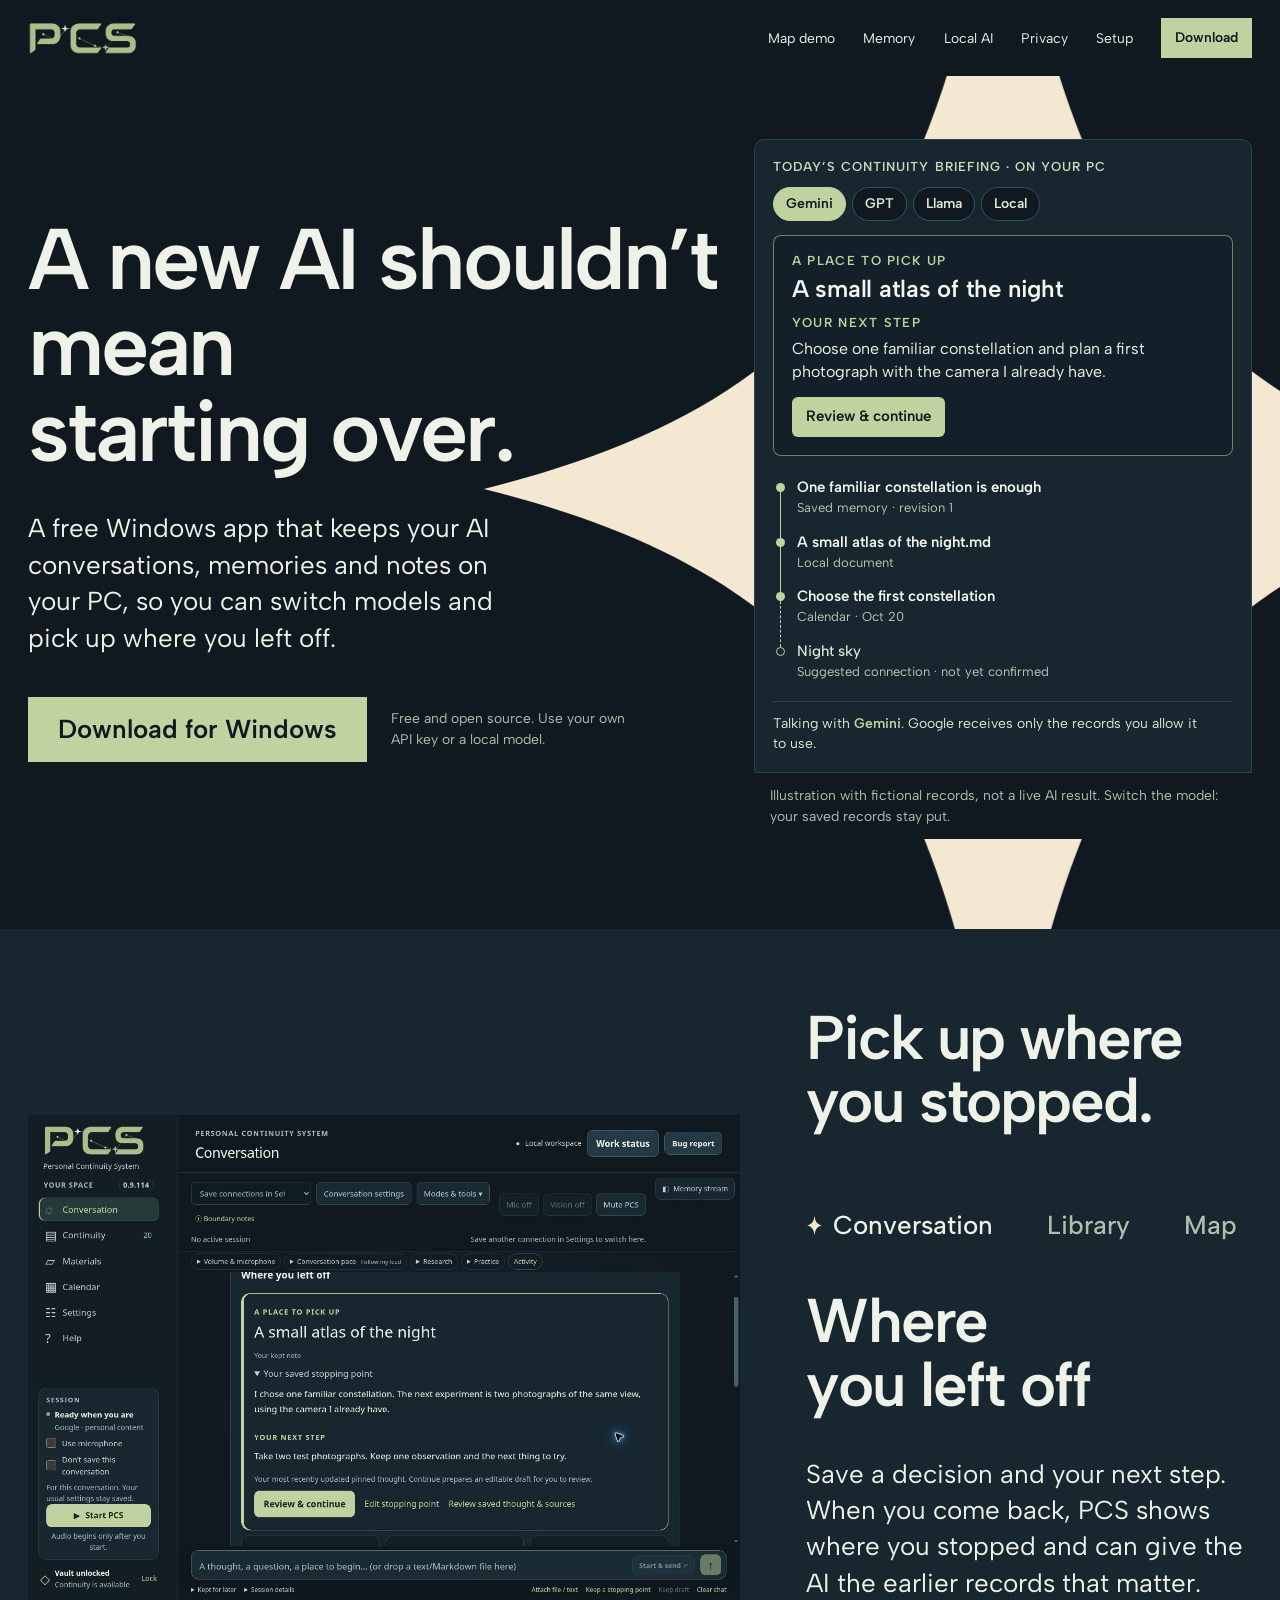
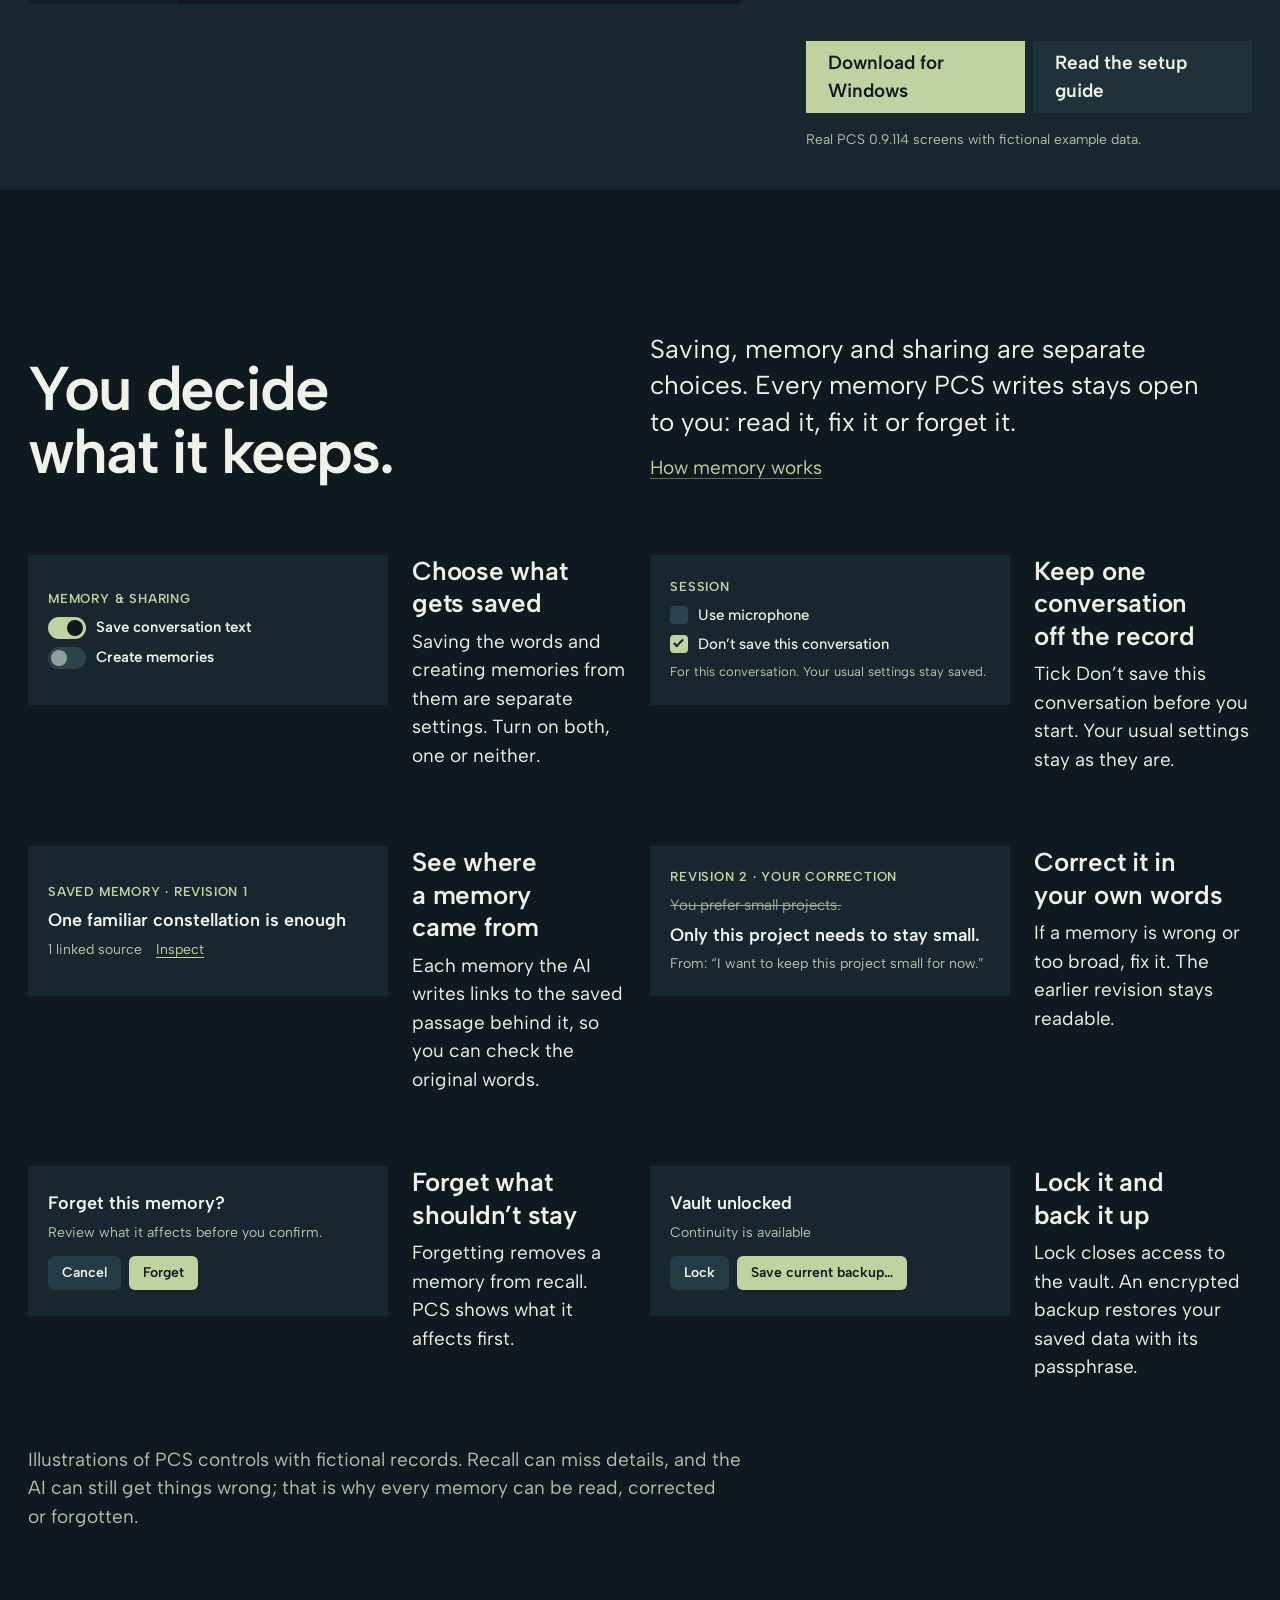
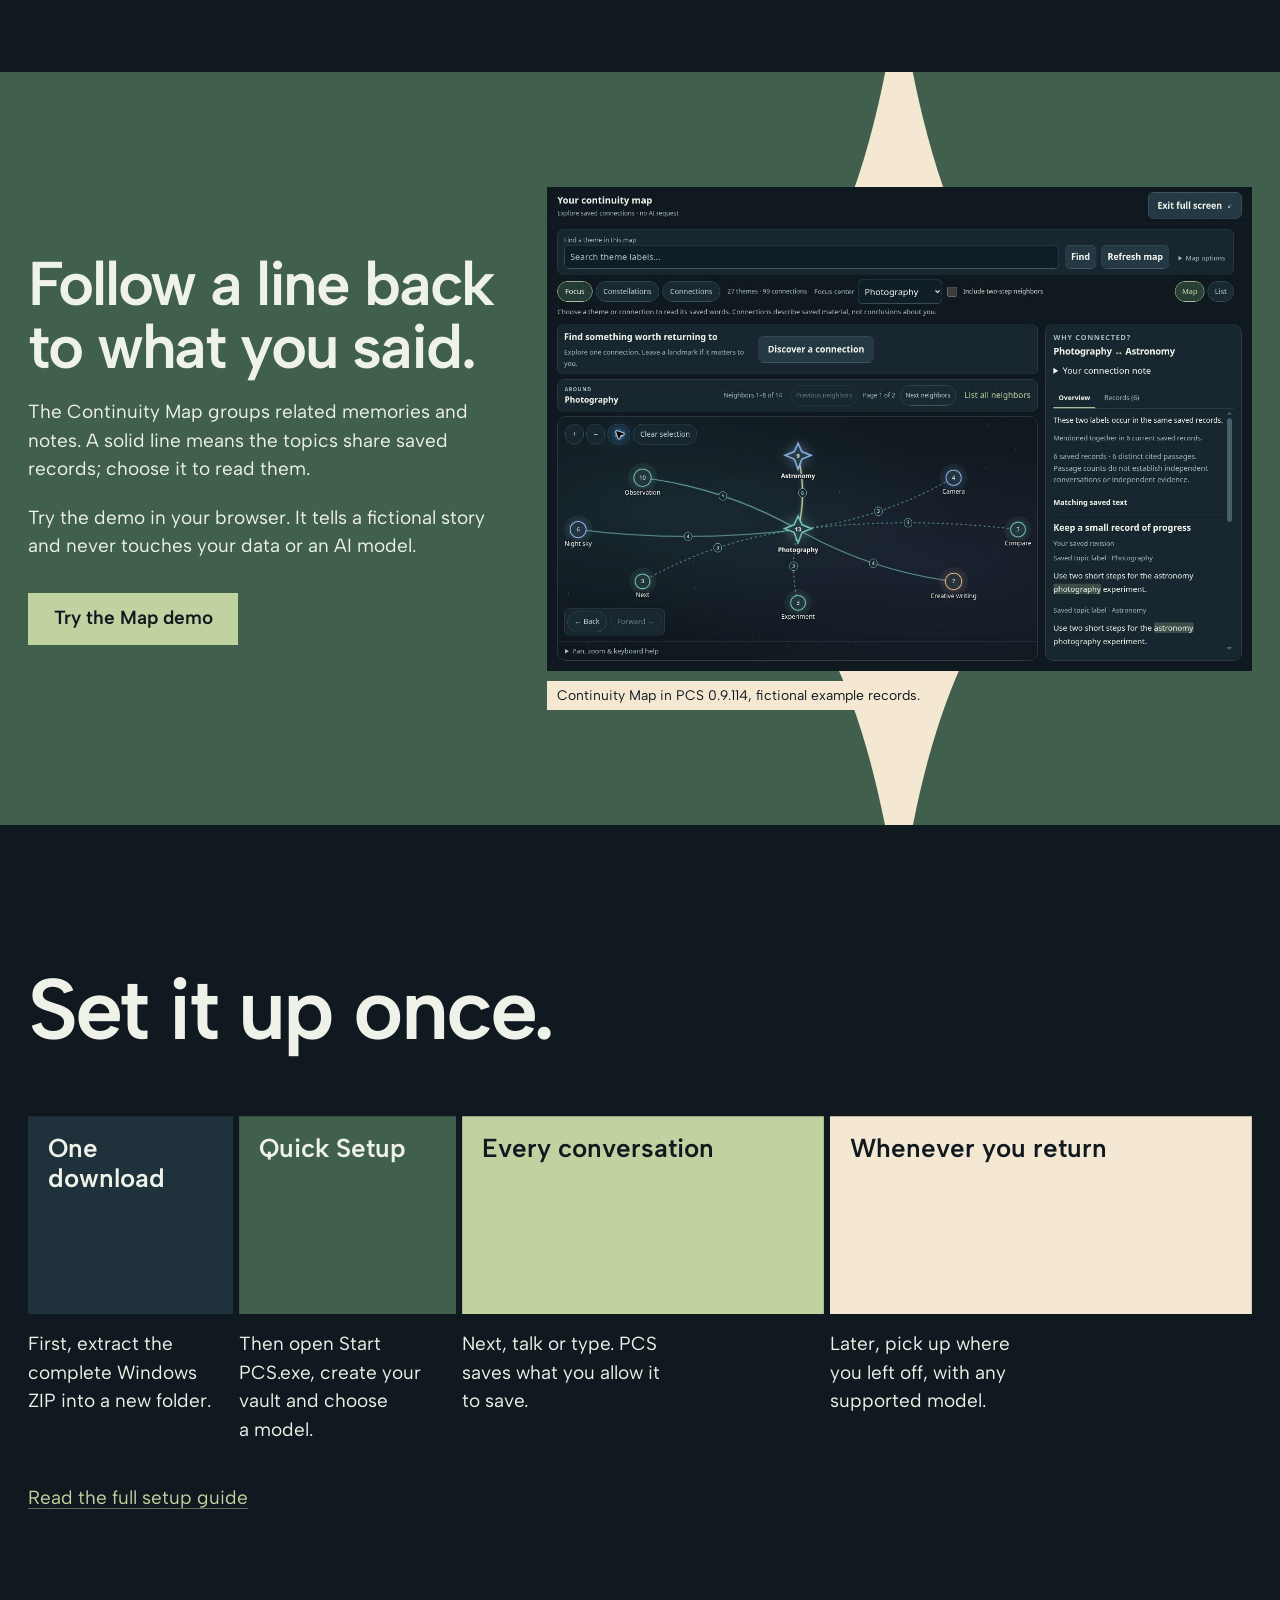
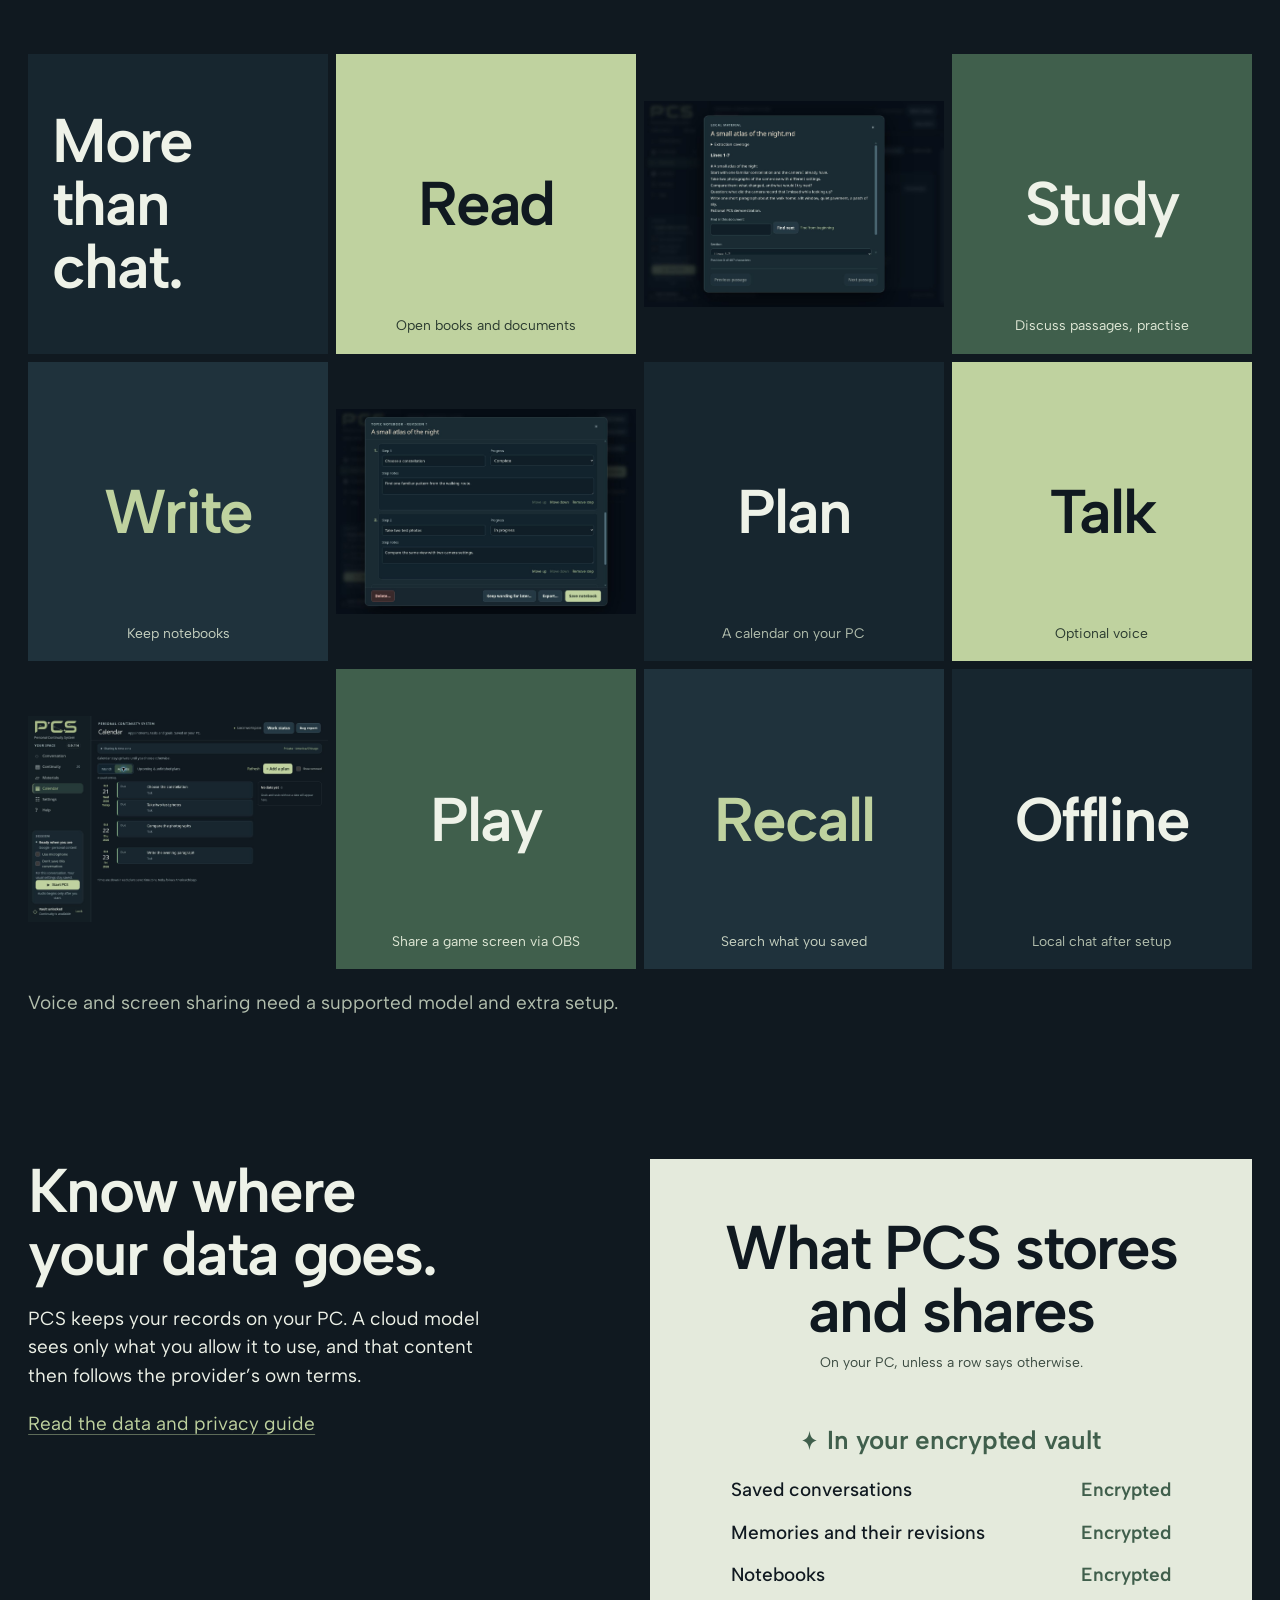
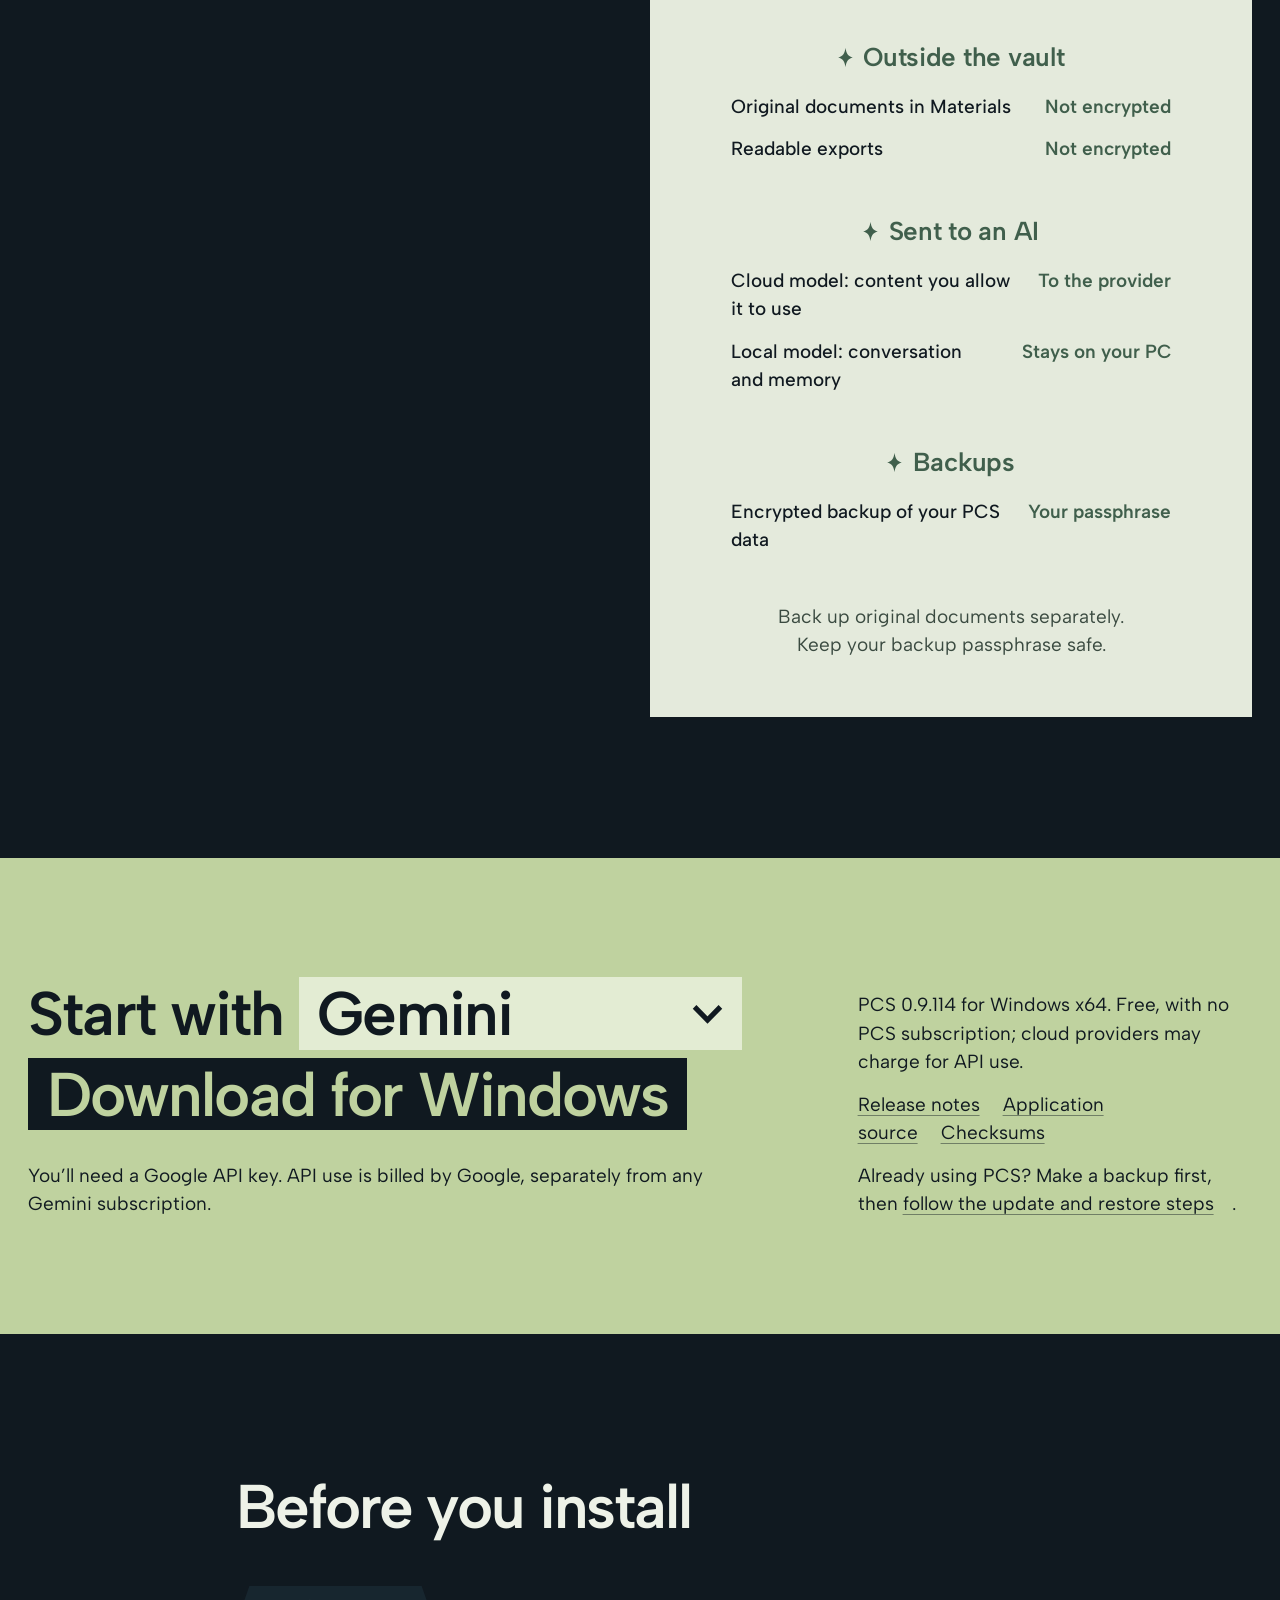
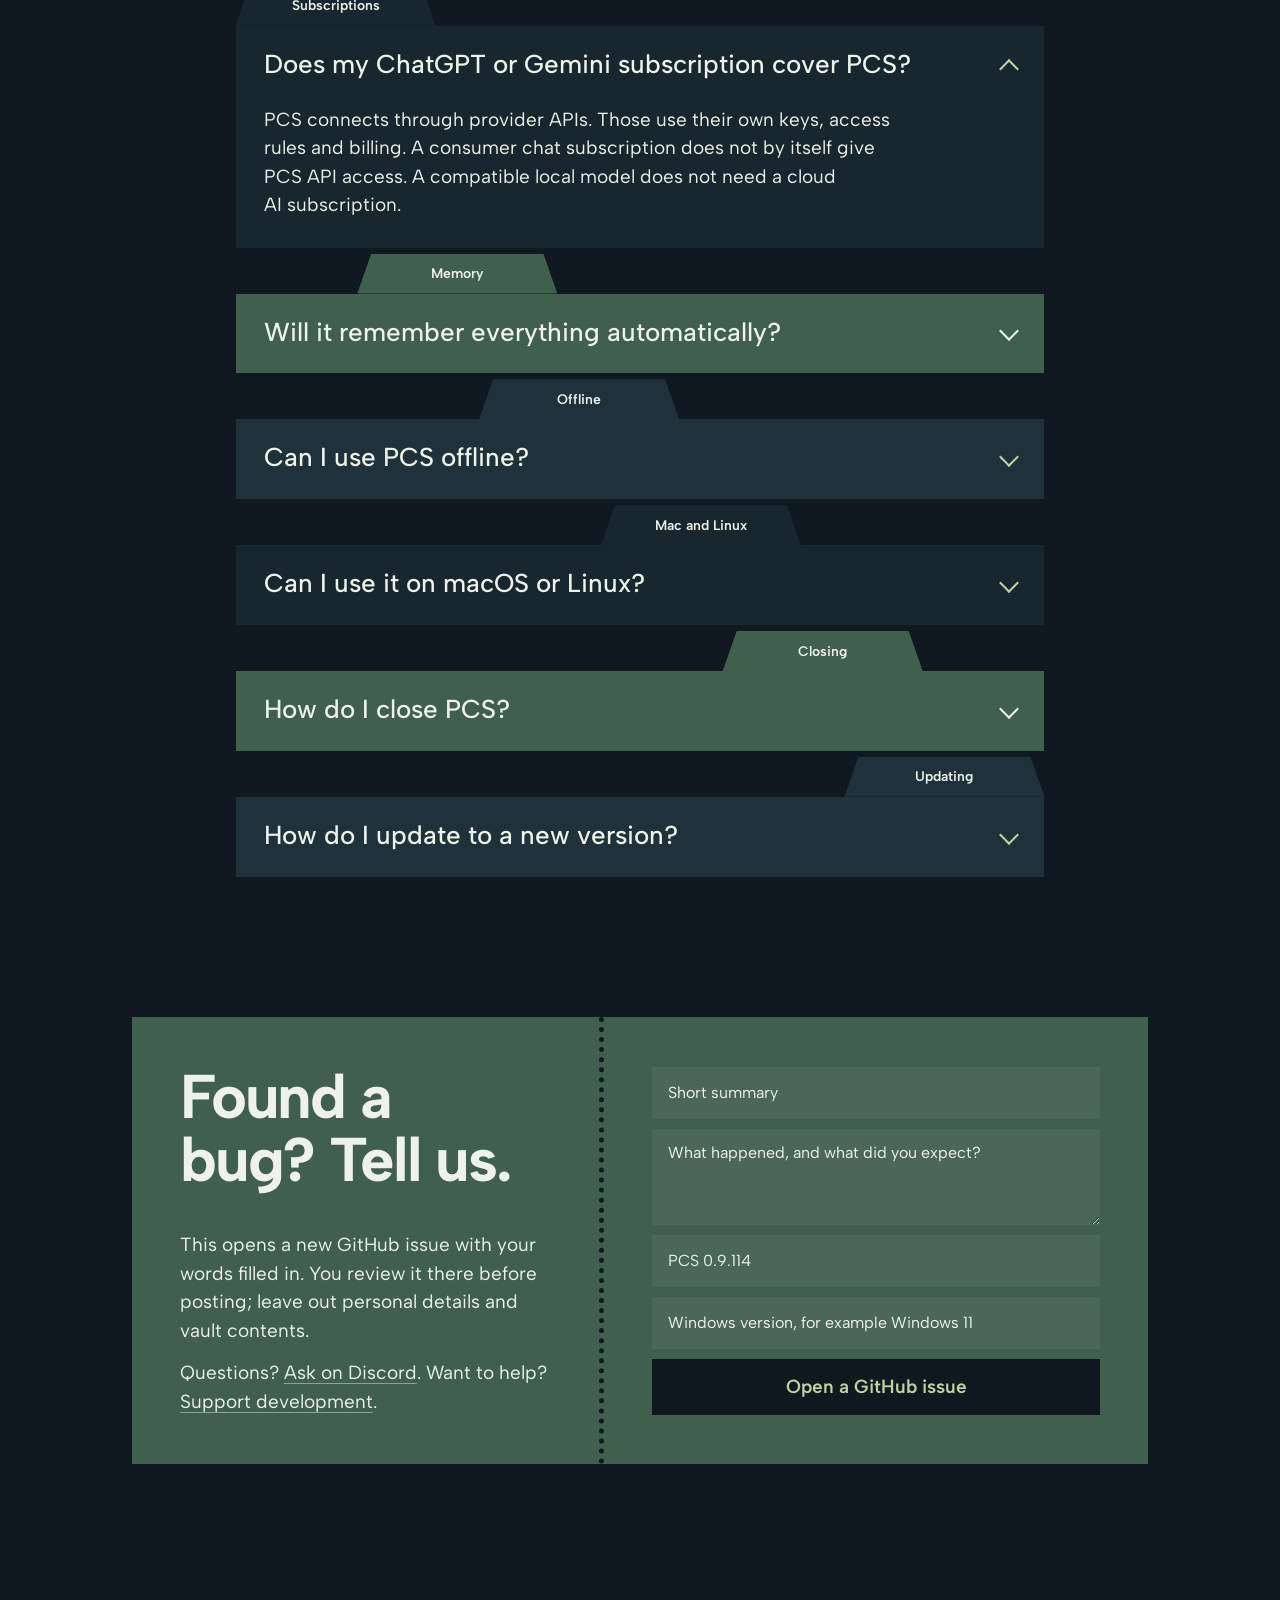
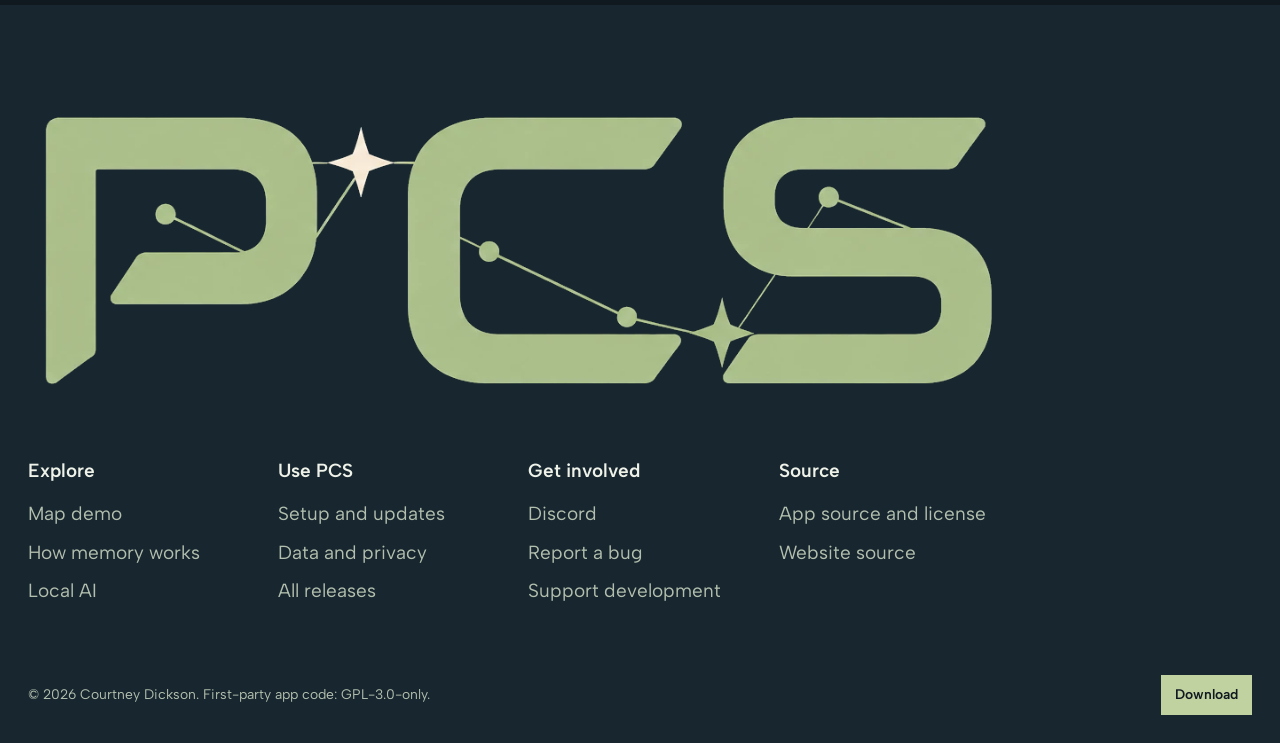
==== index.html @ fcdf99c8 "Update index.html" ====
<!doctype html>
<html lang="en">
<head>
<meta charset="utf-8">
<meta name="viewport" content="width=device-width, initial-scale=1">
<meta name="google-site-verification" content="6NWIJVmCutWHTmAyb6aJOBqdjvyPZ-OksbsmbOu0a30">
<title>PCS - A new AI shouldn’t mean starting over</title>
<meta name="description" content="PCS is a free Windows app that keeps your AI conversations, memories and notes on your PC, so you can switch models and pick up where you left off.">
<meta name="theme-color" content="#101920">
<meta name="color-scheme" content="dark">
<link rel="canonical" href="https://pcs-personalcontinuitysystem.github.io/PCS-site/">
<link rel="icon" type="image/svg+xml" href="assets/pcs-star.svg">
<meta property="og:type" content="website">
<meta property="og:site_name" content="PCS">
<meta property="og:title" content="PCS — A new AI shouldn’t mean starting over">
<meta property="og:description" content="A free Windows app that keeps your AI conversations, memories and notes together. Use your saved records again, even when you change models.">
<meta property="og:url" content="https://pcs-personalcontinuitysystem.github.io/PCS-site/">
<meta property="og:image" content="https://pcs-personalcontinuitysystem.github.io/PCS-site/assets/social-preview-plain.png?v=20261021-sage-r2">
<meta property="og:image:alt" content="PCS — A new AI shouldn’t mean starting over. Free for Windows.">
<meta name="twitter:card" content="summary_large_image">
<script type="application/ld+json">{"@context":"https://schema.org","@type":"SoftwareApplication","name":"PCS — Personal Continuity System","description":"A Windows app for AI conversation, editable memories and notes, with supported cloud and local models.","applicationCategory":"ProductivityApplication","operatingSystem":"Windows x64","softwareVersion":"0.9.114","url":"https://pcs-personalcontinuitysystem.github.io/PCS-site/","downloadUrl":"https://github.com/PCS-PersonalContinuitySystem/PCS/releases/download/v0.9.114/PCS-0.9.114-Windows-x64.zip","offers":{"@type":"Offer","price":"0","priceCurrency":"USD","description":"PCS is free. Cloud provider API charges are separate."}}</script>
<link rel="preload" href="assets/fonts/albert-sans-latin-wght.woff2" as="font" type="font/woff2" crossorigin>
<link rel="stylesheet" href="assets/atlas.css?v=20261021-images-1">
<script>document.documentElement.classList.add('js')</script>
<script defer src="assets/atlas.js?v=20261021-images-1"></script>
</head>
<body>
<a class="skip-link" href="#main">Skip to content</a>

<header class="masthead">
  <div class="masthead__inner">
    <a class="masthead__brand" href="index.html"><img src="assets/pcs-wordmark-clear.webp" width="1110" height="345" alt="PCS home"></a>
    <button class="masthead__toggle" type="button" aria-expanded="false" aria-controls="site-nav">Menu</button>
    <nav class="masthead__nav" id="site-nav" aria-label="Main">
      <a href="continuity-map.html">Map demo</a>
      <a href="memory-control.html">Memory</a>
      <a href="local-ai.html">Local AI</a>
      <a href="data-and-privacy.html">Privacy</a>
      <a href="getting-started.html">Setup</a>
      <a class="button button--small" href="#download">Download</a>
    </nav>
  </div>
</header>

<main id="main">

<section class="hero" aria-labelledby="hero-title">
  <div class="hero__copy">
    <h1 id="hero-title" class="hero__title"><span class="line"><span data-line style="--i:0">A new AI shouldn’t</span></span> <span class="line"><span data-line style="--i:1">mean starting over.</span></span></h1>
    <p class="hero__lead" data-load style="--d:380ms">A free Windows app that keeps your AI conversations, memories and notes on your PC, so you can switch models and pick up where you left off.</p>
    <div class="hero__action" data-load style="--d:440ms">
      <a class="button button--large" href="https://github.com/PCS-PersonalContinuitySystem/PCS/releases/download/v0.9.114/PCS-0.9.114-Windows-x64.zip">Download for Windows</a>
      <p class="hero__note">Free and open source. Use your own API key or a local model.</p>
    </div>
  </div>

  <figure class="hero__demo">
    <svg class="hero__star" viewBox="0 0 200 260" aria-hidden="true" focusable="false"><path d="M100 0C112 83 136 114 200 130 136 146 112 177 100 260 88 177 64 146 0 130 64 114 88 83 100 0Z"/></svg>
    <div class="app" data-ui data-load style="--d:520ms">
      <div class="app__top">
        <p class="app__crumb">Today’s continuity briefing · On your PC</p>
        <div class="app__models" role="group" aria-label="Model in this illustration">
          <button type="button" data-model="gemini" aria-pressed="true">Gemini</button>
          <button type="button" data-model="gpt" aria-pressed="false">GPT</button>
          <button type="button" data-model="llama" aria-pressed="false">Llama</button>
          <button type="button" data-model="local" aria-pressed="false">Local</button>
        </div>
      </div>
      <div class="app__card">
        <p class="app__kicker">A place to pick up</p>
        <p class="app__title">A small atlas of the night</p>
        <p class="app__kicker">Your next step</p>
        <p class="app__step">Choose one familiar constellation and plan a first photograph with the camera I already have.</p>
        <span class="app__button" aria-hidden="true">Review &amp; continue</span>
      </div>
      <ul class="app__records" aria-label="Saved records in this illustration">
        <li><span class="app__record">One familiar constellation is enough</span><span class="app__type">Saved memory · revision 1</span></li>
        <li><span class="app__record">A small atlas of the night.md</span><span class="app__type">Local document</span></li>
        <li><span class="app__record">Choose the first constellation</span><span class="app__type">Calendar · Oct 20</span></li>
        <li class="is-suggested"><span class="app__record">Night sky</span><span class="app__type">Suggested connection · not yet confirmed</span></li>
      </ul>
      <p class="app__status" aria-live="polite"><span class="app__flap">Talking with <strong data-model-name>Gemini</strong>.</span> <span class="app__flap" data-model-dest>Google receives only the records you allow it to use.</span></p>
    </div>
    <figcaption data-load style="--d:560ms">Illustration with fictional records, not a live AI result. Switch the model: your saved records stay put.</figcaption>
  </figure>
</section>

<section class="showcase" id="pick-up" aria-labelledby="pick-up-title">
  <div class="showcase__plate" data-reveal>
    <button class="showcase__zoom" type="button" data-enlarge="screenshots/refresh-0114/conversation-full.jpg" aria-label="Enlarge the Conversation screenshot">
      <img width="1363" height="936" class="is-active" data-plate="conversation" src="screenshots/refresh-0114/conversation.jpg" loading="lazy" alt="PCS Conversation showing a fictional saved stopping point, the next photography step, and Review & continue.">
      <img width="1363" height="936" data-plate="library" src="screenshots/refresh-0114/library.jpg" loading="lazy" alt="PCS Library source inspector showing a fictional typed user passage, its source revision, and the exact original wording.">
      <img width="1363" height="936" data-plate="map" src="screenshots/refresh-0114/map.jpg" loading="lazy" alt="PCS Continuity Map centred on Photography with Astronomy selected and the saved-record explanation for that connection.">
    </button>
  </div>
  <div class="showcase__text">
    <h2 id="pick-up-title" class="section-title" data-reveal>Pick up where you stopped.</h2>
    <div class="showcase__tabs" role="tablist" aria-label="Parts of PCS" data-reveal style="--d:70ms">
      <button type="button" role="tab" id="tab-conversation" aria-controls="panel-conversation" aria-selected="true" data-tab="conversation">Conversation</button>
      <button type="button" role="tab" id="tab-library" aria-controls="panel-library" aria-selected="false" tabindex="-1" data-tab="library">Library</button>
      <button type="button" role="tab" id="tab-map" aria-controls="panel-map" aria-selected="false" tabindex="-1" data-tab="map">Map</button>
    </div>
    <div class="showcase__panels" data-reveal style="--d:140ms">
      <div class="showcase__panel" role="tabpanel" id="panel-conversation" aria-labelledby="tab-conversation">
        <h3>Where you left off</h3>
        <p>Save a decision and your next step. When you come back, PCS shows where you stopped and can give the AI the earlier records that matter.</p>
      </div>
      <div class="showcase__panel" role="tabpanel" id="panel-library" aria-labelledby="tab-library" hidden>
        <h3>Everything it saved</h3>
        <p>Search your saved memories and notebooks, then open the conversation passage each memory came from.</p>
      </div>
      <div class="showcase__panel" role="tabpanel" id="panel-map" aria-labelledby="tab-map" hidden>
        <h3>How your ideas connect</h3>
        <p>The Continuity Map links topics that share saved records. Choose a connection to read the words behind it.</p>
      </div>
    </div>
    <div class="showcase__actions" data-reveal style="--d:210ms">
      <a class="cell cell--ink" href="https://github.com/PCS-PersonalContinuitySystem/PCS/releases/download/v0.9.114/PCS-0.9.114-Windows-x64.zip">Download for Windows</a>
      <a class="cell" href="getting-started.html">Read the setup guide</a>
    </div>
    <p class="showcase__note">Real PCS 0.9.114 screens with fictional example data.</p>
  </div>
</section>

<section class="memory" id="memory" aria-labelledby="memory-title">
  <div class="memory__head">
    <h2 id="memory-title" class="section-title" data-reveal>You decide what it keeps.</h2>
    <div class="memory__intro" data-reveal style="--d:70ms">
      <p>Saving, memory and sharing are separate choices. Every memory PCS writes stays open to you: read it, fix it or forget it.</p>
      <a class="text-link" href="memory-control.html">How memory works</a>
    </div>
  </div>
  <ul class="memory__list">
    <li class="proofrow">
      <div class="proof" data-ui aria-hidden="true"><div class="mini">
        <p class="mini__label">Memory &amp; sharing</p>
        <span class="mini-switch is-on"><span class="mini-switch__track"></span>Save conversation text</span>
        <span class="mini-switch"><span class="mini-switch__track"></span>Create memories</span>
      </div></div>
      <div class="proofrow__text"><h3>Choose what gets saved</h3><p>Saving the words and creating memories from them are separate settings. Turn on both, one or neither.</p></div>
    </li>
    <li class="proofrow">
      <div class="proof" data-ui aria-hidden="true"><div class="mini">
        <p class="mini__label">Session</p>
        <span class="mini-check"><span class="mini-check__box"></span>Use microphone</span>
        <span class="mini-check is-on"><span class="mini-check__box"></span>Don’t save this conversation</span>
        <p class="mini__note">For this conversation. Your usual settings stay saved.</p>
      </div></div>
      <div class="proofrow__text"><h3>Keep one conversation off the record</h3><p>Tick Don’t save this conversation before you start. Your usual settings stay as they are.</p></div>
    </li>
    <li class="proofrow">
      <div class="proof" data-ui aria-hidden="true"><div class="mini">
        <p class="mini__label">Saved memory · revision 1</p>
        <p class="mini__title">One familiar constellation is enough</p>
        <p class="mini__meta">1 linked source <span class="mini__link">Inspect</span></p>
      </div></div>
      <div class="proofrow__text"><h3>See where a memory came from</h3><p>Each memory the AI writes links to the saved passage behind it, so you can check the original words.</p></div>
    </li>
    <li class="proofrow">
      <div class="proof" data-ui aria-hidden="true"><div class="mini">
        <p class="mini__label">Revision 2 · your correction</p>
        <p class="mini__old">You prefer small projects.</p>
        <p class="mini__title">Only this project needs to stay small.</p>
        <p class="mini__meta">From: “I want to keep this project small for now.”</p>
      </div></div>
      <div class="proofrow__text"><h3>Correct it in your own words</h3><p>If a memory is wrong or too broad, fix it. The earlier revision stays readable.</p></div>
    </li>
    <li class="proofrow">
      <div class="proof" data-ui aria-hidden="true"><div class="mini">
        <p class="mini__title">Forget this memory?</p>
        <p class="mini__meta">Review what it affects before you confirm.</p>
        <span class="mini__actions"><span class="mini-btn mini-btn--quiet">Cancel</span><span class="mini-btn">Forget</span></span>
      </div></div>
      <div class="proofrow__text"><h3>Forget what shouldn’t stay</h3><p>Forgetting removes a memory from recall. PCS shows what it affects first.</p></div>
    </li>
    <li class="proofrow">
      <div class="proof" data-ui aria-hidden="true"><div class="mini">
        <p class="mini__title">Vault unlocked</p>
        <p class="mini__meta">Continuity is available</p>
        <span class="mini__actions"><span class="mini-btn mini-btn--quiet">Lock</span><span class="mini-btn">Save current backup…</span></span>
      </div></div>
      <div class="proofrow__text"><h3>Lock it and back it up</h3><p>Lock closes access to the vault. An encrypted backup restores your saved data with its passphrase.</p></div>
    </li>
  </ul>
  <p class="memory__note">Illustrations of PCS controls with fictional records. Recall can miss details, and the AI can still get things wrong; that is why every memory can be read, corrected or forgotten.</p>
</section>

<section class="band" id="map" aria-labelledby="map-title">
  <div class="band__text">
    <h2 id="map-title" class="section-title" data-reveal>Follow a line back to what you said.</h2>
    <p data-reveal style="--d:70ms">The Continuity Map groups related memories and notes. A solid line means the topics share saved records; choose it to read them.</p>
    <p data-reveal style="--d:140ms">Try the demo in your browser. It tells a fictional story and never touches your data or an AI model.</p>
    <div data-reveal style="--d:210ms"><a class="button" href="continuity-map.html">Try the Map demo</a></div>
  </div>
  <figure class="band__stage" data-reveal style="--d:120ms">
    <svg class="band__star" viewBox="0 0 200 260" aria-hidden="true" focusable="false"><path d="M100 0C112 83 136 114 200 130 136 146 112 177 100 260 88 177 64 146 0 130 64 114 88 83 100 0Z"/></svg>
    <button class="band__shot" type="button" data-enlarge="screenshots/refresh-0114/map-full.jpg" aria-label="Enlarge the Continuity Map screenshot">
      <img width="1363" height="936" src="screenshots/refresh-0114/map-full.jpg" loading="lazy" alt="PCS Continuity Map centred on Photography with Astronomy selected and the saved-record explanation for that connection.">
    </button>
    <figcaption>Continuity Map in PCS 0.9.114, fictional example records.</figcaption>
  </figure>
</section>

<section class="stages" id="setup" aria-labelledby="setup-title">
  <h2 id="setup-title" class="display-title" data-reveal>Set it up once.</h2>
  <ol class="stages__bar" data-ui>
    <li class="stage stage--1" data-grow style="--d:0ms"><div class="stage__block"><span class="stage__time">One download</span></div><p class="stage__clause">First, extract the complete Windows ZIP into a new folder.</p></li>
    <li class="stage stage--2" data-grow style="--d:70ms"><div class="stage__block"><span class="stage__time">Quick Setup</span></div><p class="stage__clause">Then open Start PCS.exe, create your vault and choose a model.</p></li>
    <li class="stage stage--3" data-grow style="--d:140ms"><div class="stage__block"><span class="stage__time">Every conversation</span></div><p class="stage__clause">Next, talk or type. PCS saves what you allow it to save.</p></li>
    <li class="stage stage--4" data-grow style="--d:210ms"><div class="stage__block"><span class="stage__time">Whenever you return</span></div><p class="stage__clause">Later, pick up where you left off, with any supported model.</p></li>
  </ol>
  <p class="stages__more" data-reveal><a class="text-link" href="getting-started.html">Read the full setup guide</a></p>
</section>

<section class="wall" id="inside" aria-labelledby="inside-title">
  <ul class="wall__grid">
    <li class="cellw cellw--a"><h2 id="inside-title" class="cellw__heading">More than chat.</h2></li>
    <li class="cellw cellw--b"><a href="getting-started.html#features"><span class="cellw__word">Read</span><span class="cellw__caption">Open books and documents</span></a></li>
    <li class="cellw cellw--photo"><button class="cellw__image" type="button" data-enlarge="screenshots/refresh-0114/materials-full.jpg" aria-label="Enlarge the Materials screenshot"><img width="1363" height="936" src="screenshots/refresh-0114/materials.jpg" loading="lazy" alt="A short fictional photography project document open and readable in the PCS Materials reader."></button></li>
    <li class="cellw cellw--c"><a href="getting-started.html#features"><span class="cellw__word">Study</span><span class="cellw__caption">Discuss passages, practise</span></a></li>
    <li class="cellw cellw--d"><a href="memory-control.html#lessons"><span class="cellw__word">Write</span><span class="cellw__caption">Keep notebooks</span></a></li>
    <li class="cellw cellw--photo"><button class="cellw__image" type="button" data-enlarge="screenshots/refresh-0114/notebook-full.jpg" aria-label="Enlarge the Notebook screenshot"><img width="1363" height="936" src="screenshots/refresh-0114/notebook.jpg" loading="lazy" alt="A PCS notebook showing two complete steps: choose a constellation, marked Complete, and take two test photos, marked In progress."></button></li>
    <li class="cellw cellw--a"><a href="getting-started.html#features"><span class="cellw__word">Plan</span><span class="cellw__caption">A calendar on your PC</span></a></li>
    <li class="cellw cellw--b"><a href="local-ai.html#voice"><span class="cellw__word">Talk</span><span class="cellw__caption">Optional voice</span></a></li>
    <li class="cellw cellw--photo"><button class="cellw__image" type="button" data-enlarge="screenshots/refresh-0114/calendar-full.jpg" aria-label="Enlarge the Calendar screenshot"><img width="1363" height="936" src="screenshots/refresh-0114/calendar.jpg" loading="lazy" alt="PCS Calendar agenda showing four fictional photography and writing tasks across October 21 to 23, 2026."></button></li>
    <li class="cellw cellw--c"><a href="local-ai.html#vision"><span class="cellw__word">Play</span><span class="cellw__caption">Share a game screen via OBS</span></a></li>
    <li class="cellw cellw--d"><a href="memory-control.html#recall"><span class="cellw__word">Recall</span><span class="cellw__caption">Search what you saved</span></a></li>
    <li class="cellw cellw--a"><a href="local-ai.html"><span class="cellw__word">Offline</span><span class="cellw__caption">Local chat after setup</span></a></li>
  </ul>
  <p class="wall__note">Voice and screen sharing need a supported model and extra setup.</p>
</section>

<section class="sheet-section" id="privacy" aria-labelledby="privacy-title">
  <div class="sheet-section__intro">
    <h2 id="privacy-title" class="section-title" data-reveal>Know where your data goes.</h2>
    <p data-reveal style="--d:70ms">PCS keeps your records on your PC. A cloud model sees only what you allow it to use, and that content then follows the provider’s own terms.</p>
    <p data-reveal style="--d:140ms"><a class="text-link" href="data-and-privacy.html">Read the data and privacy guide</a></p>
  </div>
  <div class="sheet" data-reveal style="--d:100ms">
    <p class="sheet__title">What PCS stores and shares</p>
    <p class="sheet__note">On your PC, unless a row says otherwise.</p>
    <div class="sheet__group">
      <h3>In your encrypted vault</h3>
      <dl>
        <div><dt>Saved conversations</dt><dd>Encrypted</dd></div>
        <div><dt>Memories and their revisions</dt><dd>Encrypted</dd></div>
        <div><dt>Notebooks</dt><dd>Encrypted</dd></div>
      </dl>
    </div>
    <div class="sheet__group">
      <h3>Outside the vault</h3>
      <dl>
        <div><dt>Original documents in Materials</dt><dd>Not encrypted</dd></div>
        <div><dt>Readable exports</dt><dd>Not encrypted</dd></div>
      </dl>
    </div>
    <div class="sheet__group">
      <h3>Sent to an AI</h3>
      <dl>
        <div><dt>Cloud model: content you allow it to use</dt><dd>To the provider</dd></div>
        <div><dt>Local model: conversation and memory</dt><dd>Stays on your PC</dd></div>
      </dl>
    </div>
    <div class="sheet__group">
      <h3>Backups</h3>
      <dl>
        <div><dt>Encrypted backup of your PCS data</dt><dd>Your passphrase</dd></div>
      </dl>
    </div>
    <p class="sheet__foot">Back up original documents separately.<br>Keep your backup passphrase safe.</p>
  </div>
</section>

<section class="download" id="download" aria-labelledby="download-title">
  <div class="download__form">
    <h2 id="download-title" class="download__sentence"><label for="model-choice">Start with</label> <span class="download__blank"><select id="model-choice" aria-describedby="model-need">
      <option value="gemini" selected>Gemini</option>
      <option value="gpt">GPT</option>
      <option value="llama">Llama</option>
      <option value="local">a local model</option>
    </select></span> <a class="download__go" href="https://github.com/PCS-PersonalContinuitySystem/PCS/releases/download/v0.9.114/PCS-0.9.114-Windows-x64.zip">Download for Windows</a></h2>
    <p class="download__need" id="model-need" aria-live="polite">You’ll need a Google API key. API use is billed by Google, separately from any Gemini subscription.</p>
  </div>
  <div class="download__details">
    <p>PCS 0.9.114 for Windows x64. Free, with no PCS subscription; cloud providers may charge for API use.</p>
    <p><a class="text-link" href="https://github.com/PCS-PersonalContinuitySystem/PCS/releases/tag/v0.9.114">Release notes</a> <a class="text-link" href="https://github.com/PCS-PersonalContinuitySystem/PCS/releases/download/v0.9.114/PCS-0.9.114-Source.zip">Application source</a> <a class="text-link" href="https://github.com/PCS-PersonalContinuitySystem/PCS/releases/download/v0.9.114/PCS-0.9.114-SHA256SUMS.txt">Checksums</a></p>
    <p>Already using PCS? Make a backup first, then <a class="text-link" href="getting-started.html#upgrade">follow the update and restore steps</a>.</p>
  </div>
</section>

<section class="faq" id="faq" aria-labelledby="faq-title">
  <h2 id="faq-title" class="section-title" data-reveal>Before you install</h2>
  <div class="faq__stack">
    <div class="card card--1 is-open">
      <h3 class="card__head"><button type="button" class="card__toggle" aria-expanded="true" aria-controls="faq-1"><span class="card__tab">Subscriptions</span><span class="card__q">Does my ChatGPT or Gemini subscription cover PCS?</span></button></h3>
      <div class="card__panel" id="faq-1"><div><p>PCS connects through provider APIs. Those use their own keys, access rules and billing. A consumer chat subscription does not by itself give PCS API access. A compatible local model does not need a cloud AI subscription.</p></div></div>
    </div>
    <div class="card card--2">
      <h3 class="card__head"><button type="button" class="card__toggle" aria-expanded="false" aria-controls="faq-2"><span class="card__tab">Memory</span><span class="card__q">Will it remember everything automatically?</span></button></h3>
      <div class="card__panel" id="faq-2"><div><p>No. Saving conversation text, creating memories and sharing saved information are separate settings. The model receives selected information, not your entire archive. Recall and AI-written memories can be incomplete or wrong; you can inspect and correct them.</p></div></div>
    </div>
    <div class="card card--3">
      <h3 class="card__head"><button type="button" class="card__toggle" aria-expanded="false" aria-controls="faq-3"><span class="card__tab">Offline</span><span class="card__q">Can I use PCS offline?</span></button></h3>
      <div class="card__panel" id="faq-3"><div><p>Local conversation and memory can work offline after the required downloads. Leave online services off and check the selected providers for other tasks, such as document preparation. You can also browse saved records, read documents, edit notebooks and use the manual Calendar without starting AI.</p></div></div>
    </div>
    <div class="card card--1">
      <h3 class="card__head"><button type="button" class="card__toggle" aria-expanded="false" aria-controls="faq-4"><span class="card__tab">Mac and Linux</span><span class="card__q">Can I use it on macOS or Linux?</span></button></h3>
      <div class="card__panel" id="faq-4"><div><p>The main download is for Windows x64. There is an experimental Ubuntu source preview with limited features. A macOS package is not included. <a class="text-link" href="local-ai.html#previews">Read the platform limits</a>.</p></div></div>
    </div>
    <div class="card card--2">
      <h3 class="card__head"><button type="button" class="card__toggle" aria-expanded="false" aria-controls="faq-5"><span class="card__tab">Closing</span><span class="card__q">How do I close PCS?</span></button></h3>
      <div class="card__panel" id="faq-5"><div><p>Use <strong>Quit PCS</strong> and wait for “PCS closed.” Closing its browser tab can leave the app running. <strong>Stop</strong> ends the conversation and capture; <strong>Lock</strong> closes access to the vault.</p></div></div>
    </div>
    <div class="card card--3">
      <h3 class="card__head"><button type="button" class="card__toggle" aria-expanded="false" aria-controls="faq-6"><span class="card__tab">Updating</span><span class="card__q">How do I update to a new version?</span></button></h3>
      <div class="card__panel" id="faq-6"><div><p>Make an encrypted backup first, then extract the new version into a new folder and restore. <a class="text-link" href="getting-started.html#upgrade">Follow the update and restore steps</a>.</p></div></div>
    </div>
  </div>
</section>

<section class="coupon-section" id="community" aria-labelledby="community-title">
  <form class="coupon" action="https://github.com/PCS-PersonalContinuitySystem/PCS/issues/new" method="get" target="_blank">
    <div class="coupon__left">
      <h2 id="community-title" class="coupon__title">Found a bug? Tell us.</h2>
      <div class="coupon__words">
        <p>This opens a new GitHub issue with your words filled in. You review it there before posting; leave out personal details and vault contents.</p>
        <p>Questions? <a class="text-link" href="https://discord.com/invite/2ssCQhNgAN">Ask on Discord</a>. Want to help? <a class="text-link" href="https://ko-fi.com/pcssupport">Support development</a>.</p>
      </div>
    </div>
    <div class="coupon__right">
      <label class="visually-hidden" for="bug-title">Short summary</label>
      <input id="bug-title" name="title" type="text" placeholder="Short summary" autocomplete="off" required>
      <label class="visually-hidden" for="bug-body">What happened, and what did you expect?</label>
      <textarea id="bug-body" name="body" rows="3" placeholder="What happened, and what did you expect?" required></textarea>
      <label class="visually-hidden" for="bug-version">PCS version</label>
      <input id="bug-version" type="text" value="PCS 0.9.114" autocomplete="off">
      <label class="visually-hidden" for="bug-windows">Windows version</label>
      <input id="bug-windows" type="text" placeholder="Windows version, for example Windows 11" autocomplete="off">
      <button class="coupon__submit" type="submit">Open a GitHub issue</button>
    </div>
  </form>
</section>

</main>

<footer class="footer">
  <img class="footer__mark" src="assets/pcs-wordmark-clear.webp" width="1110" height="345" loading="lazy" alt="PCS, Personal Continuity System">
  <div class="footer__grid">
    <div><h2>Explore</h2><a href="continuity-map.html">Map demo</a><a href="memory-control.html">How memory works</a><a href="local-ai.html">Local AI</a></div>
    <div><h2>Use PCS</h2><a href="getting-started.html">Setup and updates</a><a href="data-and-privacy.html">Data and privacy</a><a href="https://github.com/PCS-PersonalContinuitySystem/PCS/releases">All releases</a></div>
    <div><h2>Get involved</h2><a href="https://discord.com/invite/2ssCQhNgAN">Discord</a><a href="https://github.com/PCS-PersonalContinuitySystem/PCS/issues">Report a bug</a><a href="https://ko-fi.com/pcssupport">Support development</a></div>
    <div><h2>Source</h2><a href="https://github.com/PCS-PersonalContinuitySystem/PCS/releases/download/v0.9.114/PCS-0.9.114-Source.zip">App source and license</a><a href="https://github.com/PCS-PersonalContinuitySystem/PCS-site">Website source</a></div>
  </div>
  <div class="footer__last">
    <p>© 2026 Courtney Dickson. First-party app code: GPL-3.0-only.</p>
    <a class="button button--small" href="#download">Download</a>
  </div>
</footer>

<dialog class="viewer" aria-label="Full-size screenshot">
  <form method="dialog"><button class="viewer__close" type="submit">Close</button></form>
  <img width="1363" height="936" src="screenshots/refresh-0114/conversation-full.jpg" loading="lazy" alt="">
</dialog>
</body>
</html>
---- assets/atlas.css ----
/* PCS website: Star Atlas. Slate night chart, sage action, one cream four-point star. */

@font-face {
  font-family: "Albert Sans";
  src: url("fonts/albert-sans-latin-wght.woff2") format("woff2-variations"),
       url("fonts/albert-sans-latin-wght.woff2") format("woff2");
  font-weight: 100 900;
  font-style: normal;
  font-display: swap;
}

:root {
  --ground: #101920;
  --ground-2: #17262f;
  --ground-3: #1f323c;
  --ink: #eef2e8;
  --muted: #b3bfae;
  --sage: #bfd29f;
  --sage-hi: #d3e2b9;
  --sage-soft: #e3ecd3;
  --green: #405f4c;
  --green-hi: #4d6f5a;
  --cream: #f5e8d2;
  --paper: #e4eadc;
  --paper-ink: #101920;
  --paper-muted: #3a4a40;

  --step-small: clamp(0.8125rem, 0.79rem + 0.1vw, 0.875rem);
  --step-body: clamp(1.0625rem, 1rem + 0.25vw, 1.1875rem);
  --step-lead: clamp(1.25rem, 1.1rem + 0.7vw, 1.625rem);
  --step-head: clamp(2rem, 1.3rem + 3.2vw, 4rem);
  --step-display: clamp(2.375rem, 0.9rem + 5.6vw, 5.75rem);

  --margin: clamp(16px, 2.2vw, 32px);
  --gutter: clamp(12px, 1.6vw, 24px);
  --section: clamp(96px, 11vw, 184px);

  --ease-out: cubic-bezier(0.23, 1, 0.32, 1);
  --ease-expo: cubic-bezier(0.16, 1, 0.3, 1);
  --ease-in-out: cubic-bezier(0.77, 0, 0.175, 1);
  --t-press: 140ms;
  --t-hover: 180ms;
  --t-ui: 240ms;

  color-scheme: dark;
  accent-color: var(--sage);
  scrollbar-color: var(--green) var(--ground);
}

*, *::before, *::after { box-sizing: border-box; }
html { -webkit-text-size-adjust: 100%; scroll-behavior: smooth; }
@media (prefers-reduced-motion: reduce) { html { scroll-behavior: auto; } }
body {
  margin: 0;
  background: var(--ground);
  color: var(--ink);
  font-family: "Albert Sans", "Segoe UI", system-ui, sans-serif;
  font-size: var(--step-body);
  line-height: 1.5;
  font-weight: 400;
  caret-color: var(--sage);
  text-rendering: optimizeLegibility;
  -webkit-font-smoothing: antialiased;
}
::selection { background: var(--sage); color: var(--ground); }
img, svg { display: block; max-width: 100%; }
h1, h2, h3, p, ul, ol, dl, dd, figure { margin: 0; }
ul, ol { padding: 0; list-style: none; }
h1, h2, h3 { font-weight: 600; text-wrap: balance; }
p { text-wrap: pretty; }
a { color: inherit; }
button, input, select, textarea { font: inherit; color: inherit; }
strong { font-weight: 600; }

:focus-visible { outline: 2px solid var(--sage); outline-offset: 3px; }

.skip-link {
  position: absolute; left: var(--margin); top: -100px; z-index: 50;
  background: var(--sage); color: var(--ground); padding: 12px 18px; font-weight: 600; text-decoration: none;
}
.skip-link:focus { top: 12px; }
.visually-hidden {
  position: absolute !important; width: 1px; height: 1px; padding: 0; margin: -1px;
  overflow: hidden; clip: rect(0 0 0 0); white-space: nowrap; border: 0;
}

/* Shared type */
.section-title { font-size: var(--step-head); line-height: 1.02; letter-spacing: -0.035em; max-width: 14ch; }
.display-title { font-size: var(--step-display); line-height: 1; letter-spacing: -0.035em; max-width: 16ch; }

/* Buttons and links: one shape, square corners */
.button {
  display: inline-flex; align-items: center; justify-content: center;
  min-height: 52px; padding: 0.8em 1.35em;
  background: var(--sage); color: var(--ground);
  font-weight: 600; line-height: 1.1; text-decoration: none;
  transition: transform var(--t-press) var(--ease-out), background-color var(--t-hover) ease;
}
.button:active { transform: scale(0.97); }
.button--large { font-size: var(--step-lead); min-height: 64px; padding: 0.7em 1.15em; }
.button--small { font-size: var(--step-small); min-height: 40px; padding: 0.55em 1em; }
.text-link {
  color: var(--sage);
  text-decoration: underline; text-decoration-thickness: 0.07em; text-underline-offset: 0.22em;
  text-decoration-color: color-mix(in srgb, currentColor 45%, transparent);
  transition: text-decoration-color var(--t-hover) ease, color var(--t-hover) ease;
}
@media (hover: hover) and (pointer: fine) {
  .button:hover { background: var(--sage-hi); }
  .text-link:hover { text-decoration-color: currentColor; }
}

/* Masthead: a plain bar */
.masthead { position: relative; z-index: 20; background: var(--ground); }
.masthead__inner {
  display: flex; align-items: center; justify-content: space-between; gap: 24px;
  padding: 18px var(--margin);
}
.masthead__brand { display: block; flex: none; }
.masthead__brand img { height: 34px; width: auto; }
.masthead__nav { display: flex; align-items: center; gap: clamp(16px, 2.2vw, 32px); font-size: var(--step-small); }
.masthead__nav a:not(.button) {
  color: var(--ink); text-decoration: none; padding-block: 8px;
  text-decoration-line: underline; text-decoration-color: transparent; text-underline-offset: 0.3em; text-decoration-thickness: 0.07em;
  transition: text-decoration-color var(--t-hover) ease;
}
@media (hover: hover) and (pointer: fine) { .masthead__nav a:not(.button):hover { text-decoration-color: var(--sage); } }
.masthead__nav a[aria-current="page"] { text-decoration-color: var(--sage); font-weight: 600; }
.masthead__toggle {
  display: none; min-height: 44px; padding: 0 16px;
  background: var(--ground-3); color: var(--ink); border: 0; font-weight: 600; cursor: pointer;
  transition: transform var(--t-press) var(--ease-out);
}
.masthead__toggle:active { transform: scale(0.97); }

/* Hero */
.hero {
  position: relative; overflow: clip;
  display: grid; grid-template-columns: repeat(12, minmax(0, 1fr)); column-gap: var(--gutter); align-items: center;
  min-height: min(calc(100svh - 70px), 940px);
  padding: clamp(40px, 7vh, 96px) var(--margin) clamp(64px, 10vh, 128px);
}
.hero__star {
  position: absolute; z-index: -1; pointer-events: none;
  left: 50%; top: 50%; translate: -50% -50%;
  height: 150vh; height: 150svh; width: auto; aspect-ratio: 200 / 260; max-width: none;
  fill: var(--cream);
}
.hero__copy { position: relative; z-index: 2; grid-column: 1 / span 7; }
.hero__title { font-size: var(--step-display); line-height: 1; letter-spacing: -0.035em; font-weight: 600; }
.hero__title .line { display: block; width: fit-content; overflow: clip; padding-bottom: 0.09em; margin-bottom: -0.09em; }
.hero__title [data-line] { display: inline-block; }
.hero__lead { font-size: var(--step-lead); line-height: 1.4; max-width: 31ch; margin-top: clamp(28px, 4vh, 44px); }
.hero__action { display: flex; flex-wrap: wrap; align-items: center; gap: 14px 24px; margin-top: clamp(28px, 4.5vh, 48px); }
.hero__note { font-size: var(--step-small); color: var(--muted); max-width: 26ch; }

.hero__demo { position: relative; z-index: 1; grid-column: 8 / span 5; max-width: 540px; justify-self: center; width: 100%; }
.hero__demo figcaption { position: relative; background: var(--ground); color: var(--muted); font-size: var(--step-small); padding: 12px 16px; }

/* The app fragment: the product's own look, so it keeps its borders and radius */
.app {
  position: relative;
  background: var(--ground-2); color: #dfe7d8; border: 1px solid #2c434e; border-radius: 10px 10px 0 0; /* taste-skill-ignore: data-ui fragment keeps the app's own border */
  padding: clamp(14px, 1.4vw, 20px); font-size: 15px; line-height: 1.45;
}
.app__top { display: flex; flex-wrap: wrap; align-items: center; justify-content: space-between; gap: 10px 14px; margin-bottom: 14px; }
.app__crumb { font-size: 13px; letter-spacing: 0.08em; text-transform: uppercase; color: #c9d6bb; font-weight: 600; }
.app__models { display: flex; gap: 6px; }
.app__models button {
  min-height: 34px; padding: 0 12px; border-radius: 999px; cursor: pointer;
  background: var(--ground); color: #dfe7d8; border: 1px solid #36505c; font-size: 14px; font-weight: 600; /* taste-skill-ignore: data-ui */
  transition: background-color var(--t-hover) ease, border-color var(--t-hover) ease, color var(--t-hover) ease, transform var(--t-press) var(--ease-out);
}
.app__models button:active { transform: scale(0.96); }
.app__models button[aria-pressed="true"] { background: var(--sage); color: var(--ground); border-color: var(--sage); }
@media (hover: hover) and (pointer: fine) { .app__models button:not([aria-pressed="true"]):hover { border-color: var(--sage); } }
.app__card { border: 1px solid rgba(191, 210, 159, 0.55); border-radius: 8px; padding: 16px 18px 18px; background: #132029; } /* taste-skill-ignore: data-ui */
.app__kicker { font-size: 13px; letter-spacing: 0.1em; text-transform: uppercase; color: var(--sage); font-weight: 600; }
.app__title { font-size: 24px; line-height: 1.15; color: #f3f5ef; font-weight: 600; letter-spacing: -0.01em; margin: 4px 0 12px; }
.app__step { font-size: 16px; color: #eef2e8; margin-top: 4px; }
.app__button { display: inline-block; margin-top: 14px; padding: 9px 14px; border-radius: 6px; background: var(--sage); color: var(--ground); font-weight: 600; font-size: 15px; }
.app__records { margin-top: 14px; }
.app__records li { position: relative; display: grid; padding: 7px 0 7px 24px; }
.app__records li::before {
  content: ""; position: absolute; left: 3px; top: 13px; width: 9px; height: 9px; border-radius: 50%; background: var(--sage);
}
.app__records li:not(:last-child)::after {
  content: ""; position: absolute; left: 7px; top: 22px; bottom: -13px; width: 1.5px; background: var(--sage);
}
.app__records li:nth-last-child(2)::after { background: none; border-left: 1.5px dashed var(--sage); width: 0; } /* taste-skill-ignore: data-ui chart line, dashed means suggested */
.app__records li.is-suggested::before { background: var(--ground-2); border: 1.5px solid var(--sage); } /* taste-skill-ignore: data-ui hollow dot for a suggested record */
.app__records li.is-suggested .app__record { color: #dfe7d8; font-weight: 500; }
.app__record { color: #f3f5ef; font-weight: 600; }
.app__type { font-size: 13px; color: #b9c5b3; }
.app__status { margin-top: 12px; padding-top: 12px; border-top: 1px solid #2c434e; font-size: 14px; color: #dfe7d8; min-height: 3.2em; } /* taste-skill-ignore: data-ui */
.app__status strong { color: var(--sage); }
.app__flap { display: inline; transition: opacity 160ms ease, filter 160ms ease; }
.app__flap.is-flipping { opacity: 0; filter: blur(2px); }

/* Showcase: complete landscape capture beside spare text */
.showcase {
  display: grid; grid-template-columns: minmax(0, 3fr) minmax(0, 2fr);
  min-height: 88svh; background: var(--ground-2);
}
.showcase__plate { display: grid; place-items: center; padding: var(--margin); }
.showcase__zoom {
  position: relative; display: block; width: 100%; max-width: 100%; aspect-ratio: 1363 / 936;
  padding: 0; border: 0; background: var(--ground); cursor: zoom-in; overflow: hidden;
}
.showcase__zoom img {
  position: absolute; inset: 0; width: 100%; height: 100%; object-fit: contain;
  opacity: 0; filter: blur(2px); transition: opacity var(--t-ui) ease, filter var(--t-ui) ease;
}
.showcase__zoom img.is-active { opacity: 1; filter: none; }
.showcase__text {
  display: flex; flex-direction: column; justify-content: space-between; gap: 40px;
  padding: clamp(40px, 6vw, 96px) var(--margin) 40px clamp(24px, 3vw, 48px);
}
.showcase__tabs { display: flex; flex-wrap: wrap; gap: 8px 28px; margin-top: 32px; }
.showcase__tabs button {
  position: relative; display: inline-flex; align-items: center; gap: 10px;
  min-height: 44px; padding: 0; background: none; border: 0; cursor: pointer;
  font-size: var(--step-lead); font-weight: 500; color: var(--muted);
  transition: color var(--t-hover) ease;
}
.showcase__tabs button::before {
  content: ""; width: 0.62em; height: 0.75em; background: var(--cream);
  -webkit-mask: var(--star) center / contain no-repeat; mask: var(--star) center / contain no-repeat;
  transform: scale(0.6); opacity: 0; transition: opacity var(--t-ui) ease, transform var(--t-ui) var(--ease-out);
}
.showcase__tabs button[aria-selected="true"] { color: var(--ink); }
.showcase__tabs button[aria-selected="true"]::before { opacity: 1; transform: none; }
@media (hover: hover) and (pointer: fine) { .showcase__tabs button:hover { color: var(--ink); } }
.showcase__panel h3 { font-size: var(--step-head); line-height: 1.05; letter-spacing: -0.03em; }
.showcase__panel p { max-width: 34ch; margin-top: clamp(20px, 3vw, 40px); font-size: var(--step-lead); line-height: 1.4; }
.showcase__actions { display: grid; grid-template-columns: 1fr 1fr; gap: 8px; }
.cell {
  display: flex; align-items: center; min-height: 72px; padding: 0 22px;
  background: var(--ground-3); color: var(--ink); text-decoration: none; font-weight: 600;
  transition: background-color var(--t-hover) ease, transform var(--t-press) var(--ease-out);
}
.cell:active { transform: scale(0.98); }
.cell--ink { background: var(--sage); color: var(--ground); }
@media (hover: hover) and (pointer: fine) {
  .cell:hover { background: #29414d; }
  .cell--ink:hover { background: var(--sage-hi); }
}
.showcase__note { font-size: var(--step-small); color: var(--muted); margin-top: -24px; }

:root { --star: url("data:image/svg+xml,%3Csvg xmlns='http://www.w3.org/2000/svg' viewBox='0 0 200 260'%3E%3Cpath d='M100 0C112 83 136 114 200 130 136 146 112 177 100 260 88 177 64 146 0 130 64 114 88 83 100 0Z'/%3E%3C/svg%3E"); }

/* Memory: one small proof beside each sentence */
.memory { padding: var(--section) var(--margin) 0; }
.memory__head { display: grid; grid-template-columns: repeat(12, minmax(0, 1fr)); column-gap: var(--gutter); align-items: end; }
.memory__head .section-title { grid-column: 1 / span 6; }
.memory__intro { grid-column: 7 / span 6; display: grid; gap: 14px; justify-items: start; max-width: 46ch; }
.memory__intro p { font-size: var(--step-lead); line-height: 1.4; }
.memory__list {
  display: grid; grid-template-columns: repeat(2, minmax(0, 1fr)); gap: 72px var(--gutter);
  margin-top: 72px;
}
.proofrow { display: grid; grid-template-columns: minmax(0, 360px) minmax(0, 1fr); gap: 24px; align-items: start; }
.proof { background: var(--ground-2); min-height: 150px; padding: 20px; overflow: hidden; display: flex; align-items: center; }
.proofrow__text h3 { font-size: var(--step-lead); line-height: 1.25; letter-spacing: -0.01em; }
.proofrow__text p { margin-top: 8px; max-width: 34ch; }
.memory__note { max-width: 64ch; margin-top: 64px; color: var(--muted); font-size: var(--step-body); }

/* The fragments: the app's own look, at true size */
.mini { width: 100%; display: grid; gap: 8px; font-size: 15px; line-height: 1.4; color: #dfe7d8; }
.mini__label { font-size: 13px; font-weight: 600; letter-spacing: 0.06em; text-transform: uppercase; color: var(--sage); }
.mini__title { font-size: 18px; font-weight: 600; line-height: 1.25; color: #f3f5ef; }
.mini__meta { font-size: 14px; color: #b9c5b3; }
.mini__note { font-size: 13px; color: #b9c5b3; }
.mini__link { margin-left: 10px; color: var(--sage); text-decoration: underline; text-underline-offset: 0.2em; }
.mini__old { font-size: 15px; color: #9fae9b; text-decoration: line-through; }
.mini-switch, .mini-check { display: flex; align-items: center; gap: 10px; font-weight: 600; color: #eef2e8; }
.mini-switch__track { position: relative; width: 38px; height: 22px; border-radius: 999px; background: #2c434e; flex: none; }
.mini-switch__track::after { content: ""; position: absolute; top: 3px; left: 3px; width: 16px; height: 16px; border-radius: 50%; background: #8fa39a; }
.mini-switch.is-on .mini-switch__track { background: var(--sage); }
.mini-switch.is-on .mini-switch__track::after { left: auto; right: 3px; background: var(--ground); }
.mini-check { font-weight: 500; }
.mini-check__box { position: relative; width: 18px; height: 18px; border-radius: 4px; background: #2c434e; flex: none; }
.mini-check.is-on .mini-check__box { background: var(--sage); }
.mini-check.is-on .mini-check__box::after { content: ""; position: absolute; left: 6px; top: 2px; width: 5px; height: 10px; border: solid var(--ground); border-width: 0 2px 2px 0; transform: rotate(45deg); }
.mini__actions { display: flex; flex-wrap: wrap; gap: 8px; margin-top: 6px; }
.mini-btn { display: inline-flex; align-items: center; min-height: 34px; padding: 0 14px; border-radius: 6px; background: var(--sage); color: var(--ground); font-weight: 600; font-size: 14px; }
.mini-btn--quiet { background: #253b45; color: #eef2e8; }

/* Map band: one full-width band, the star as the stage */
.band {
  position: relative; overflow: clip; margin-top: var(--section);
  display: grid; grid-template-columns: repeat(12, minmax(0, 1fr)); column-gap: var(--gutter); align-items: center;
  background: var(--green); padding: clamp(72px, 9vw, 144px) var(--margin);
}
.band__text { grid-column: 1 / span 5; position: relative; z-index: 1; display: grid; gap: 20px; justify-items: start; }
.band__text p { max-width: 40ch; }
.band__text .button { margin-top: 12px; }
.band__stage { grid-column: 6 / span 7; position: relative; }
.band__star {
  position: absolute; z-index: 0; left: 50%; top: 50%; height: 175%; width: auto; aspect-ratio: 200 / 240;
  transform: translate(-50%, -50%); fill: var(--cream);
}
.band__shot { position: relative; z-index: 1; display: block; width: 100%; padding: 0; border: 0; background: var(--ground); cursor: zoom-in; overflow: hidden; }
.band__shot img { width: 100%; height: auto; transform-origin: 50% 40%; }
.band__stage figcaption { position: relative; z-index: 1; margin-top: 10px; font-size: var(--step-small); color: var(--ground); background: var(--cream); display: inline-block; padding: 4px 10px; }

/* Stages as one bar */
.stages { padding: var(--section) var(--margin) 0; }
.stages__bar {
  display: flex; gap: 6px; margin-top: 64px;
  --bar-h: max(160px, 22vh);
}
.stage { display: flex; flex-direction: column; min-width: 0; }
.stage__block { height: var(--bar-h); padding: 18px 20px; background: var(--c); color: var(--fg, var(--ink)); }
.stage__time { display: block; font-size: var(--step-lead); font-weight: 600; line-height: 1.15; }
.stage__clause { margin-top: 16px; max-width: min(22ch, 100%); padding-right: 20px; }
.stage--1 { flex: 17 1 0; --c: var(--ground-3); }
.stage--2 { flex: 18 1 0; --c: var(--green); }
.stage--3 { flex: 30 1 0; --c: var(--sage); --fg: var(--ground); }
.stage--4 { flex: 35 1 0; --c: var(--cream); --fg: var(--ground); }
.stages__more { margin-top: 40px; }

/* Wall of word tiles */
.wall { padding: var(--section) var(--margin) 0; }
.wall__grid { display: grid; grid-template-columns: repeat(4, minmax(0, 1fr)); gap: 8px; }
.cellw { position: relative; aspect-ratio: 1; overflow: hidden; background: var(--bg); color: var(--fg); }
.cellw--a { --bg: var(--ground-2); --fg: var(--ink); --cap: var(--muted); }
.cellw--b { --bg: var(--sage); --fg: var(--ground); --cap: #2a3a2f; }
.cellw--c { --bg: var(--green); --fg: var(--ink); --cap: #dfe8d6; }
.cellw--d { --bg: var(--ground-3); --fg: var(--sage); --cap: #c6d1c0; }
.cellw a { position: absolute; inset: 0; display: grid; place-items: center; text-decoration: none; color: inherit; }
.cellw__word { font-size: var(--step-head); font-weight: 600; letter-spacing: -0.035em; line-height: 1; transition: transform 320ms var(--ease-out); }
.cellw__caption {
  position: absolute; left: 12px; right: 12px; bottom: 18px; text-align: center;
  font-size: var(--step-small); color: var(--cap);
  text-decoration: underline; text-decoration-color: transparent; text-underline-offset: 0.25em; text-decoration-thickness: 0.07em;
  transition: text-decoration-color var(--t-hover) ease;
}
@media (hover: hover) and (pointer: fine) {
  .cellw a:hover .cellw__word { transform: translateY(-6px); }
  .cellw a:hover .cellw__caption { text-decoration-color: currentColor; }
}
.cellw a:focus-visible { outline-offset: -6px; outline-color: currentColor; }
.cellw--photo { background: var(--ground); }
.cellw__image {
  position: absolute; inset: 0; display: grid; place-items: center;
  width: 100%; height: 100%; padding: 0; border: 0;
  background: var(--ground); cursor: zoom-in;
}
.cellw__image:focus-visible { outline-offset: -4px; }
.cellw--photo img { width: 100%; height: 100%; object-fit: contain; }
.cellw__heading { position: absolute; inset: 0; display: grid; align-content: center; padding: 24px; font-size: var(--step-head); line-height: 1.02; letter-spacing: -0.035em; }
.wall__note { margin-top: 20px; color: var(--muted); font-size: var(--step-body); }

/* Data sheet */
.sheet-section {
  display: grid; grid-template-columns: repeat(12, minmax(0, 1fr)); column-gap: var(--gutter); align-items: start;
  padding: var(--section) var(--margin) 0;
}
.sheet-section__intro { grid-column: 1 / span 5; display: grid; gap: 20px; justify-items: start; position: sticky; top: 32px; }
.sheet-section__intro p { max-width: 38ch; }
.sheet {
  grid-column: 7 / span 6; justify-self: end; width: 100%; max-width: 640px;
  background: var(--paper); color: var(--paper-ink); padding: clamp(32px, 4.5vw, 64px); text-align: center;
}
.sheet__title { font-size: var(--step-head); font-weight: 600; letter-spacing: -0.035em; line-height: 1.02; }
.sheet__note { font-size: var(--step-small); color: var(--paper-muted); margin-top: 10px; }
.sheet__group { margin-top: 48px; }
.sheet__group h3 { display: inline-flex; align-items: center; gap: 10px; font-size: var(--step-lead); letter-spacing: -0.01em; color: var(--green); }
.sheet__group h3::before { content: ""; width: 0.6em; height: 0.72em; background: var(--green); -webkit-mask: var(--star) center / contain no-repeat; mask: var(--star) center / contain no-repeat; }
.sheet dl { max-width: 440px; margin: 16px auto 0; text-align: left; display: grid; gap: 14px; }
.sheet dl div { display: flex; justify-content: space-between; align-items: baseline; gap: 24px; }
.sheet dt { font-weight: 500; }
.sheet dd { font-variant-numeric: tabular-nums; font-weight: 600; color: var(--green); text-align: right; flex: none; }
.sheet__foot { margin-top: 48px; color: var(--paper-muted); }

/* Download: a sentence with a blank, on a sage field */
.download {
  margin-top: var(--section); background: var(--sage); color: var(--ground); padding: clamp(72px, 9vw, 152px) var(--margin);
  display: grid; grid-template-columns: repeat(12, minmax(0, 1fr)); column-gap: var(--gutter); align-items: end;
}
.download__form { grid-column: 1 / span 8; }
.download__sentence { font-size: var(--step-head); line-height: 1.3; letter-spacing: -0.03em; font-weight: 600; max-width: 22em; }
.download__blank { display: inline-block; vertical-align: baseline; }
.download__sentence select {
  appearance: none; -webkit-appearance: none; cursor: pointer;
  height: 1.18em; padding: 0 1.15em 0 0.3em; border: 0; border-radius: 0;
  background: var(--sage-soft) no-repeat right 0.32em center / 0.5em;
  background-image: url("data:image/svg+xml,%3Csvg xmlns='http://www.w3.org/2000/svg' viewBox='0 0 12 8'%3E%3Cpath d='M1 1.5 6 6.5 11 1.5' fill='none' stroke='%23101920' stroke-width='2'/%3E%3C/svg%3E");
  color: var(--ground); font-weight: 600; letter-spacing: -0.03em; line-height: 1.18;
  transition: background-color var(--t-hover) ease;
}
.download__sentence select:focus-visible, .download__go:focus-visible, .download a:focus-visible { outline-color: var(--ground); }
.download__go {
  display: inline-block; padding: 0 0.3em; line-height: 1.18;
  background: var(--ground); color: var(--sage); text-decoration: none;
  transition: transform var(--t-press) var(--ease-out), background-color var(--t-hover) ease;
}
.download__go:active { transform: scale(0.98); }
@media (hover: hover) and (pointer: fine) {
  .download__go:hover { background: var(--ground-3); }
  .download__sentence select:hover { background-color: #f0f5e6; }
}
.download__need { margin-top: 28px; max-width: 60ch; font-size: var(--step-body); transition: opacity 160ms ease; }
.download__need.is-flipping { opacity: 0; }
.download__details { grid-column: 9 / span 4; display: grid; gap: 14px; max-width: 44ch; }
.download__details .text-link { color: var(--ground); margin-right: 18px; }

/* FAQ: tabbed index cards */
.faq { padding: var(--section) var(--margin) 0; display: grid; grid-template-columns: repeat(12, minmax(0, 1fr)); column-gap: var(--gutter); }
.faq > .section-title { grid-column: 3 / span 8; max-width: none; }
.faq__stack { grid-column: 3 / span 8; margin-top: 88px; }
.card { position: relative; background: var(--bg); --n: 0; --tab-w: 200px; }
.card:nth-child(2) { --n: 1; } .card:nth-child(3) { --n: 2; } .card:nth-child(4) { --n: 3; }
.card:nth-child(5) { --n: 4; } .card:nth-child(6) { --n: 5; }
.card--1 { --bg: var(--ground-2); } .card--2 { --bg: var(--green); } .card--3 { --bg: var(--ground-3); }
.card__head { font-size: inherit; }
.card__toggle {
  display: block; width: 100%; text-align: left; cursor: pointer; background: none; border: 0; padding: 22px 28px 24px; position: relative;
}
.card__tab {
  position: absolute; left: calc((100% - var(--tab-w)) * var(--n) / 5); bottom: 100%; width: var(--tab-w); height: 40px;
  display: flex; align-items: center; justify-content: center; padding: 0 22px;
  background: var(--bg); font-size: var(--step-small); font-weight: 600; color: var(--ink);
  clip-path: polygon(14px 0, calc(100% - 14px) 0, 100% 100%, 0 100%);
}
.card__q { display: block; font-size: var(--step-lead); font-weight: 500; line-height: 1.3; padding-right: 40px; }
.card__toggle::after {
  content: ""; position: absolute; right: 28px; top: 50%; width: 14px; height: 14px; margin-top: -9px;
  border: solid var(--sage); border-width: 0 2px 2px 0; transform: rotate(45deg); transition: transform var(--t-ui) var(--ease-out);
}
.card--2 .card__toggle::after { border-color: var(--ink); }
.card.is-open .card__toggle::after, .card__toggle[aria-expanded="true"]::after { transform: translateY(5px) rotate(-135deg); }
.card + .card .card__toggle { padding-top: 22px; }
.card + .card { margin-top: 46px; }
.card__panel { display: grid; grid-template-rows: 1fr; transition: grid-template-rows 320ms var(--ease-out), visibility 0s linear 0s; }
.card__panel > div { overflow: hidden; }
.card__panel p { max-width: 58ch; padding: 0 28px 28px; }
.card--2 .card__panel .text-link { color: var(--ink); }
.js .card:not(.is-open) .card__panel { grid-template-rows: 0fr; visibility: hidden; transition: grid-template-rows 320ms var(--ease-out), visibility 0s linear 320ms; }

/* Coupon */
.coupon-section { padding: var(--section) var(--margin); display: grid; grid-template-columns: repeat(12, minmax(0, 1fr)); column-gap: var(--gutter); }
.coupon { grid-column: 2 / span 10; display: grid; grid-template-columns: 46fr 54fr; background: var(--green); color: var(--ink); }
.coupon__left { display: flex; flex-direction: column; justify-content: space-between; gap: 40px; padding: 48px; }
.coupon__title { font-size: var(--step-head); line-height: 1.02; letter-spacing: -0.035em; font-weight: 700; max-width: 9em; }
.coupon__words { display: grid; gap: 14px; max-width: 42ch; }
.coupon__words .text-link { color: var(--ink); }
.coupon__right { display: grid; gap: 10px; align-content: center; padding: 48px; border-left: 5px dotted var(--ground); }
.coupon input, .coupon textarea {
  width: 100%; min-height: 52px; padding: 13px 16px; border: 0; border-radius: 0;
  background: #4a6855; color: var(--ink); font-size: 16px; line-height: 1.4;
  transition: background-color var(--t-hover) ease;
}
.coupon textarea { resize: vertical; min-height: 96px; }
.coupon ::placeholder { color: #f1f5ec; opacity: 1; }
.coupon input:focus-visible, .coupon textarea:focus-visible { outline-color: var(--cream); background: #527360; }
.coupon__submit {
  min-height: 56px; border: 0; cursor: pointer; background: var(--ground); color: var(--sage); font-weight: 600;
  transition: transform var(--t-press) var(--ease-out), background-color var(--t-hover) ease;
}
.coupon__submit:active { transform: scale(0.98); }
@media (hover: hover) and (pointer: fine) { .coupon__submit:hover { background: var(--ground-2); } }

/* Footer: the mark, built large */
.footer { background: var(--ground-2); padding: clamp(56px, 7vw, 112px) var(--margin) 28px; }
.footer__mark { width: 100%; height: auto; max-height: 34svh; object-fit: contain; object-position: left center; }
.footer__grid { display: grid; grid-template-columns: repeat(4, minmax(0, 1fr)); gap: 32px var(--gutter); margin-top: 56px; max-width: 980px; }
.footer__grid h2 { font-size: var(--step-body); margin-bottom: 10px; }
.footer__grid a { display: block; width: fit-content; padding-block: 5px; color: var(--muted); text-decoration: none; font-size: var(--step-body); transition: color var(--t-hover) ease; }
@media (hover: hover) and (pointer: fine) { .footer__grid a:hover { color: var(--ink); } }
.footer__last { display: flex; justify-content: space-between; align-items: center; gap: 16px; margin-top: 64px; font-size: var(--step-small); color: var(--muted); }

/* Screenshot viewer */
.viewer {
  max-width: min(96vw, 1680px); width: 100%; padding: 0; border: 0; background: var(--ground); color: var(--ink);
}
.viewer::backdrop { background: rgba(10, 16, 20, 0.86); }
.viewer img { width: 100%; height: auto; max-height: 88vh; object-fit: contain; }
.viewer form { display: flex; justify-content: flex-end; padding: 10px; }
.viewer__close { min-height: 40px; padding: 0 16px; background: var(--ground-3); border: 0; cursor: pointer; font-weight: 600; transition: transform var(--t-press) var(--ease-out); }
.viewer__close:active { transform: scale(0.97); }
@media (prefers-reduced-motion: no-preference) {
  .viewer[open] { animation: viewer-in 220ms var(--ease-out); }
}
@keyframes viewer-in { from { opacity: 0; transform: scale(0.97); } }

/* Motion layer: everything hidden lives inside no-preference, so reduced motion is the finished page */
@media (prefers-reduced-motion: no-preference) {
  .js .hero [data-line] { transform: translateY(108%); animation: load-line 820ms var(--ease-expo) forwards; animation-delay: calc(90ms + var(--i) * 90ms); }
  .js .hero [data-load] { opacity: 0; transform: translateY(14px); animation: load-rise 560ms var(--ease-out) forwards; animation-delay: var(--d); }
  .js .hero__star { opacity: 0; scale: 0.92; animation: star-in 1200ms var(--ease-expo) 60ms forwards; }

  .js [data-reveal] { opacity: 0; translate: 0 24px; transition: opacity 520ms var(--ease-out), translate 720ms var(--ease-out); transition-delay: var(--d, 0ms); }
  .js [data-reveal].is-in { opacity: 1; translate: 0 0; }
  .js .showcase__plate[data-reveal] { opacity: 1; translate: 0 0; }
  .js .showcase__plate[data-reveal] .showcase__zoom { clip-path: inset(0 0 100% 0); transition: clip-path 760ms var(--ease-in-out); }
  .js .showcase__plate[data-reveal].is-in .showcase__zoom { clip-path: inset(0); }

  .js [data-grow] .stage__block { clip-path: inset(0 100% 0 0); transition: clip-path 760ms var(--ease-expo); transition-delay: var(--d, 0ms); }
  .js [data-grow] .stage__clause { opacity: 0; transition: opacity 420ms ease; transition-delay: calc(var(--d, 0ms) + 200ms); }
  .js [data-grow].is-in .stage__block { clip-path: inset(0); }
  .js [data-grow].is-in .stage__clause { opacity: 1; }

}
@keyframes load-line { to { transform: none; } }
@keyframes load-rise { to { opacity: 1; transform: none; } }
@keyframes star-in { to { opacity: 1; scale: 1; } }

/* Tablet */
@media (max-width: 1080px) {
  .hero { grid-template-columns: 1fr; row-gap: 64px; align-items: start; min-height: 0; padding-bottom: 120px; }
  .hero__copy, .hero__demo { grid-column: 1; }
  .hero__demo { justify-self: start; max-width: 560px; }
  .hero__star { left: 100%; height: min(110svh, 150vw); }

  .showcase { grid-template-columns: 1fr; min-height: 0; }
  .showcase__plate { padding: var(--margin); }
  .showcase__zoom { max-width: 100%; }
  .showcase__text { padding: 24px var(--margin) 48px; }
  .showcase__note { margin-top: -20px; }

  .memory__head .section-title, .memory__intro { grid-column: 1 / -1; }
  .memory__intro { margin-top: 20px; }
  .memory__list { grid-template-columns: 1fr; gap: 56px; }


  .band__text, .band__stage { grid-column: 1 / -1; }
  .band__stage { margin-top: 96px; margin-bottom: 40px; }

  .stages__bar { flex-direction: column; --bar-h: auto; }
  .stage { flex: none !important; background: var(--c); color: var(--fg, var(--ink)); }
  .stage__block { height: auto; padding: 18px 20px 6px; background: none; }
  .stage__clause { margin: 0; padding: 0 20px 20px; max-width: 46ch; }
  .stage--1 { min-height: 96px; } .stage--2 { min-height: 112px; } .stage--3 { min-height: 168px; } .stage--4 { min-height: 196px; }

  .wall__grid { grid-template-columns: repeat(3, minmax(0, 1fr)); }

  .sheet-section__intro { grid-column: 1 / -1; position: static; margin-bottom: 64px; }
  .sheet { grid-column: 1 / -1; justify-self: center; }

  .download__form, .download__details { grid-column: 1 / -1; }
  .download__details { margin-top: 48px; max-width: 64ch; }

  .faq > .section-title, .faq__stack { grid-column: 1 / -1; }
  .coupon { grid-column: 1 / -1; }
}

/* Navigation collapses */
@media (max-width: 860px) {
  .masthead__toggle { display: inline-flex; align-items: center; }
  .masthead__nav {
    display: none; position: absolute; left: 0; right: 0; top: 100%;
    flex-direction: column; align-items: stretch; gap: 0; padding: 8px var(--margin) 20px; background: var(--ground-2); font-size: var(--step-body);
  }
  .masthead__nav.is-open { display: flex; }
  .masthead__nav a:not(.button) { padding-block: 12px; }
  .masthead__nav .button { margin-top: 10px; }
  html:not(.js) .masthead__nav { display: flex; position: static; flex-direction: row; flex-wrap: wrap; gap: 4px 20px; background: none; padding: 0; }
  html:not(.js) .masthead__toggle { display: none; }
  html:not(.js) .masthead__inner { flex-wrap: wrap; }
}

/* Phone */
@media (max-width: 640px) {
  .masthead__brand img { height: 28px; }
  .hero { padding-top: 32px; row-gap: 72px; }
  .hero__title { font-size: clamp(2.125rem, 9.4vw, 2.75rem); }
  .hero__star { left: 80%; height: 230vw; }
  .app__crumb { width: 100%; }
  .app__models button { padding: 0 10px; }
  .showcase__actions { grid-template-columns: 1fr; }
  .cell { min-height: 60px; }

  .memory__list { margin-top: 48px; gap: 48px; }
  .proofrow { grid-template-columns: 1fr; gap: 16px; }
  .proof { min-height: 0; }


  .band { padding-block: 64px 72px; }
  .band__star { height: 150%; }

  .wall__grid { grid-template-columns: repeat(2, minmax(0, 1fr)); gap: 6px; }
  .cellw__caption { bottom: 12px; }
  .cellw__heading { padding: 16px; }

  .sheet { padding: 28px 20px; }
  .sheet dl div { gap: 14px; }

  .download__sentence { font-size: clamp(1.75rem, 8vw, 2.25rem); }

  .faq__stack { margin-top: 72px; }
  .card { --tab-w: 128px; }
  .card__tab { padding: 0 12px; }
  .card__toggle { padding: 18px 18px 20px; }
  .card__toggle::after { right: 18px; }
  .card__q { font-size: 18px; }
  .card__panel p { padding: 0 18px 22px; font-size: 16px; }

  .coupon { grid-template-columns: 1fr; }
  .coupon__left { padding: 28px 20px; }
  .coupon__right { padding: 28px 20px; border-left: 0; border-top: 5px dotted var(--ground); }

  .footer__grid { grid-template-columns: repeat(2, minmax(0, 1fr)); }
  .footer__last { flex-wrap: wrap; }
}
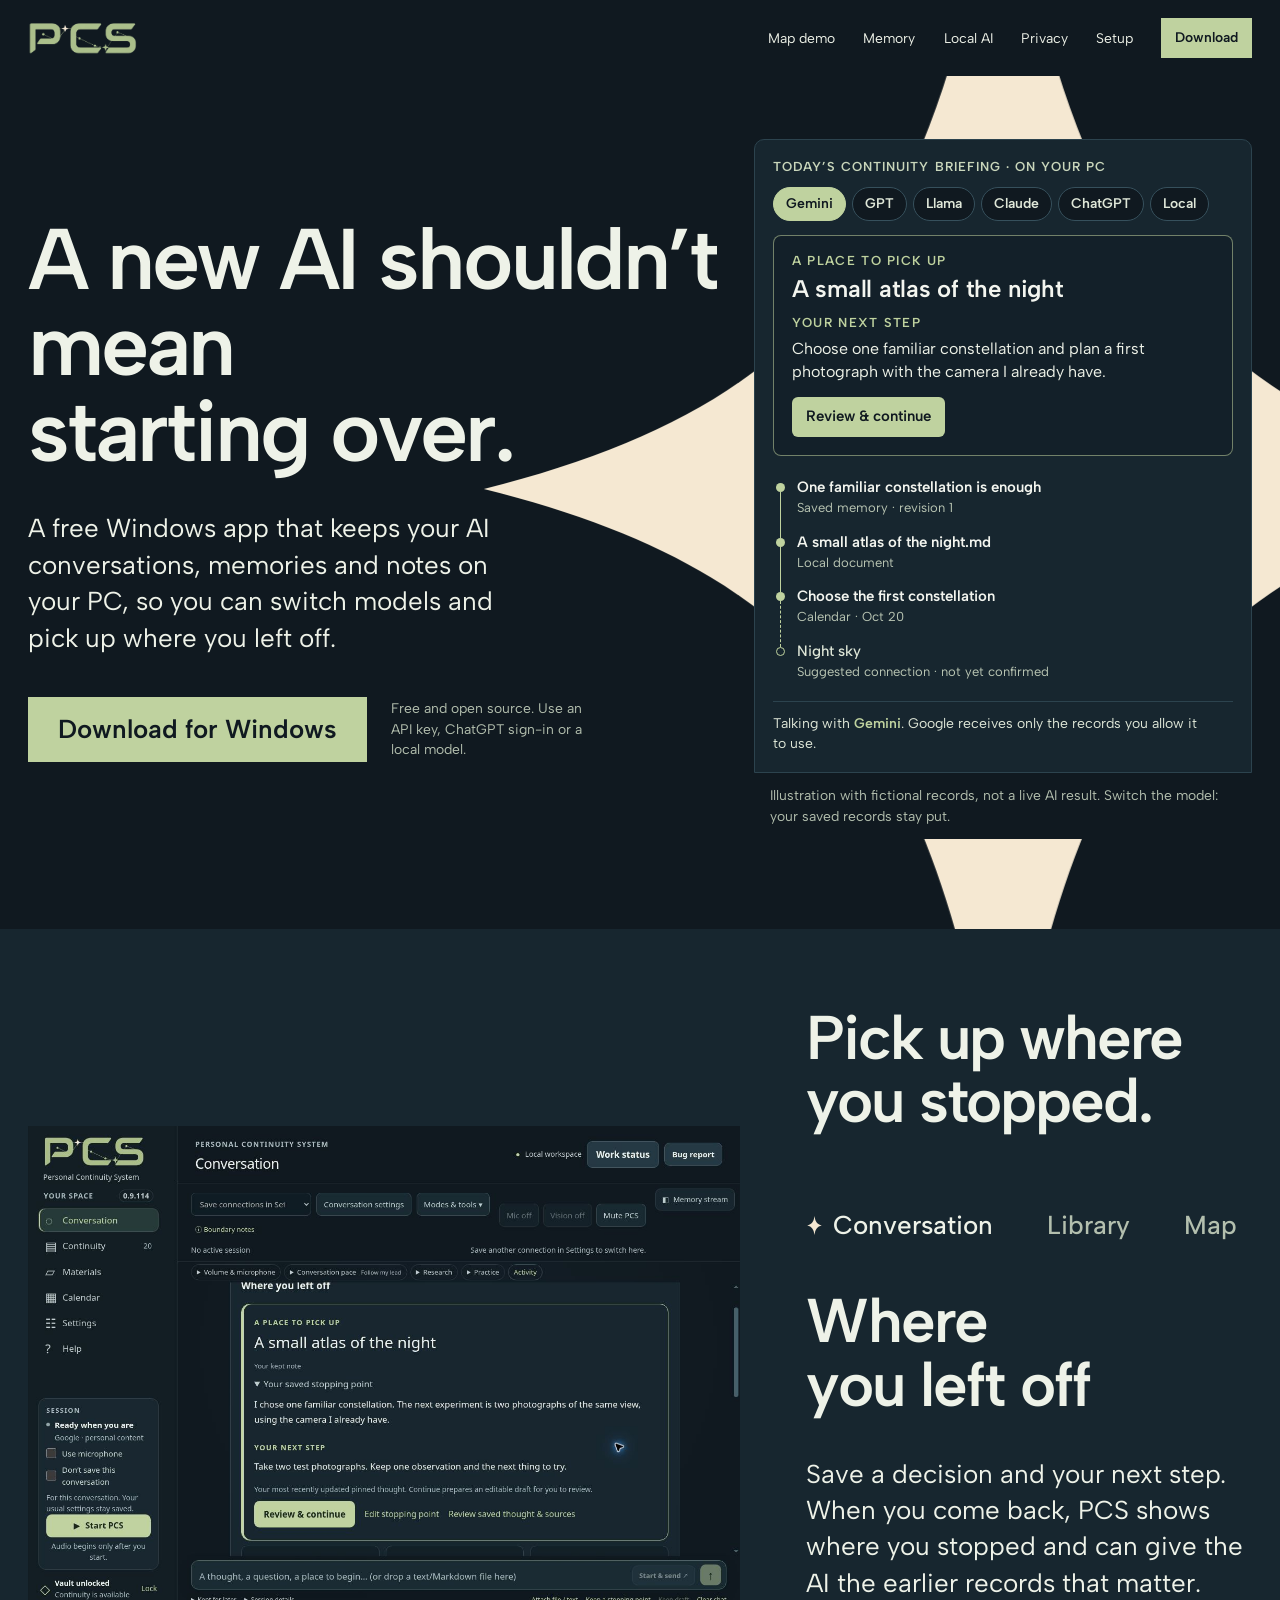
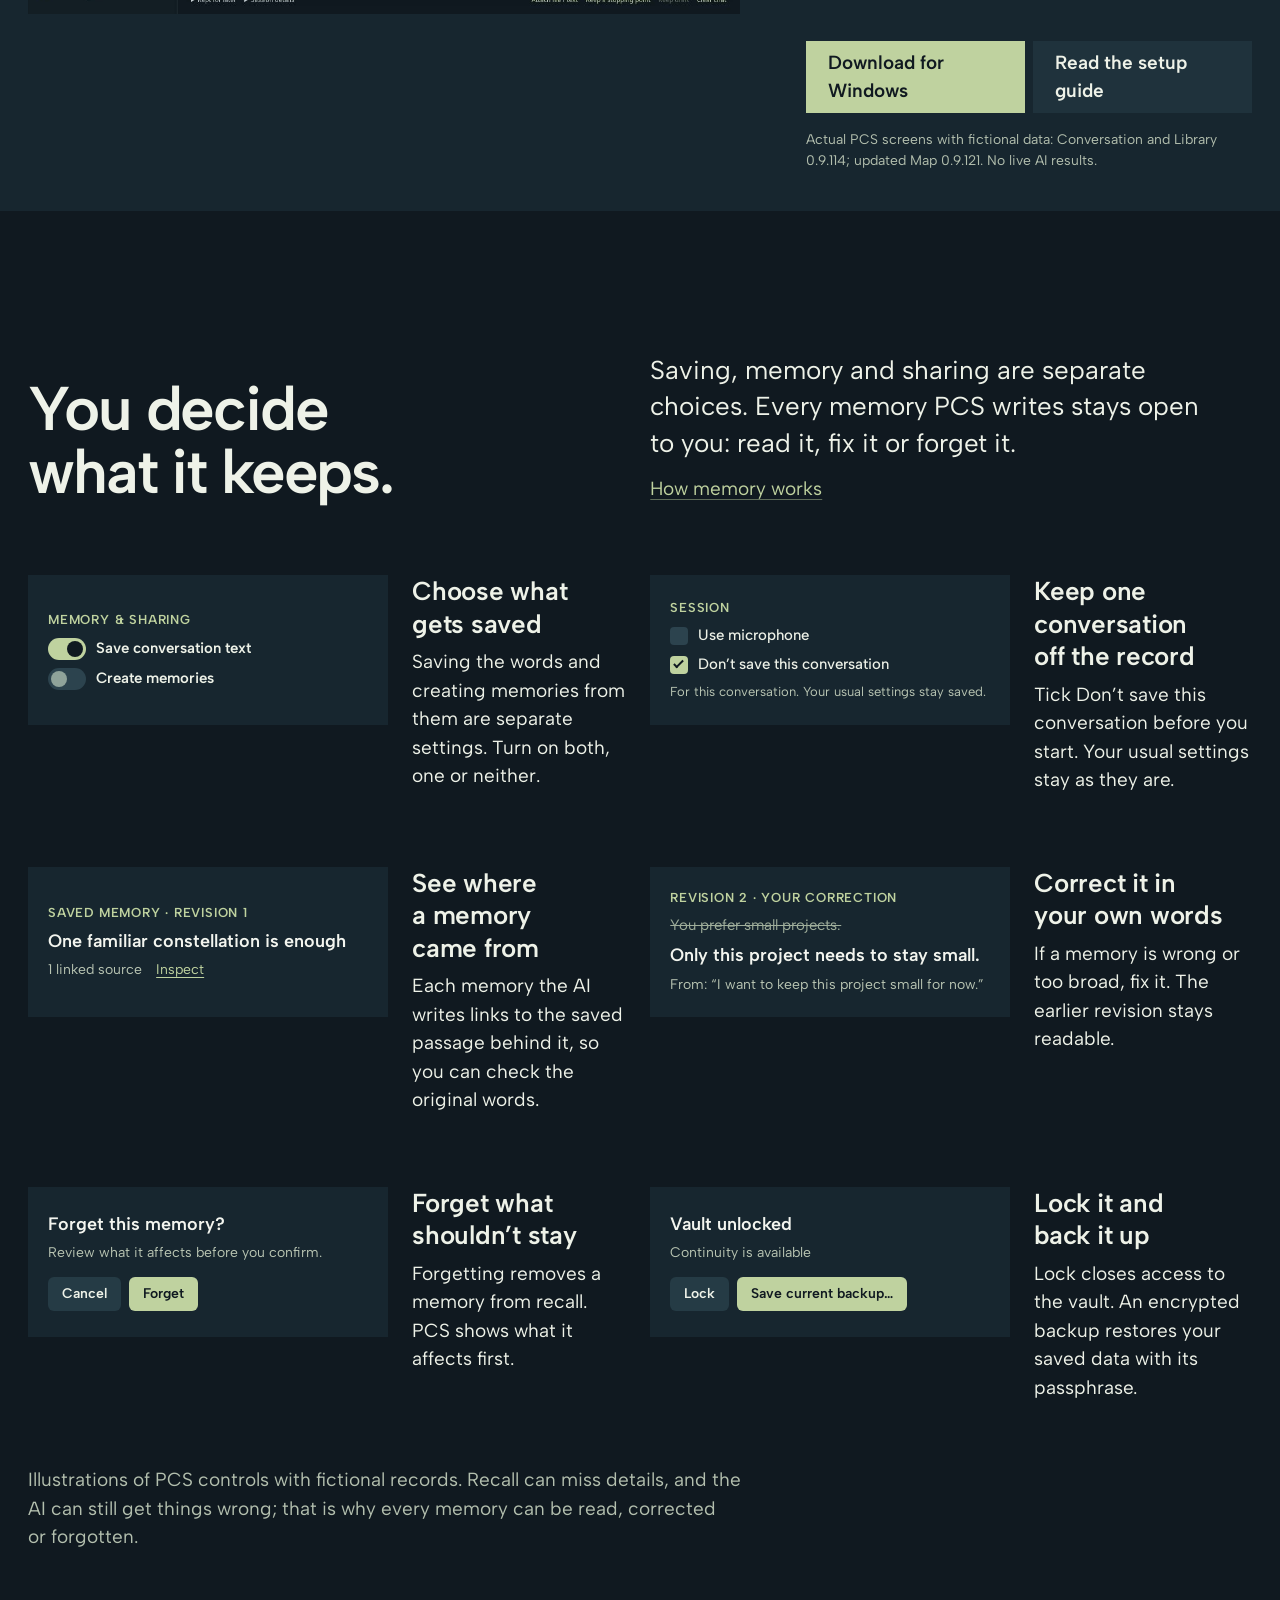
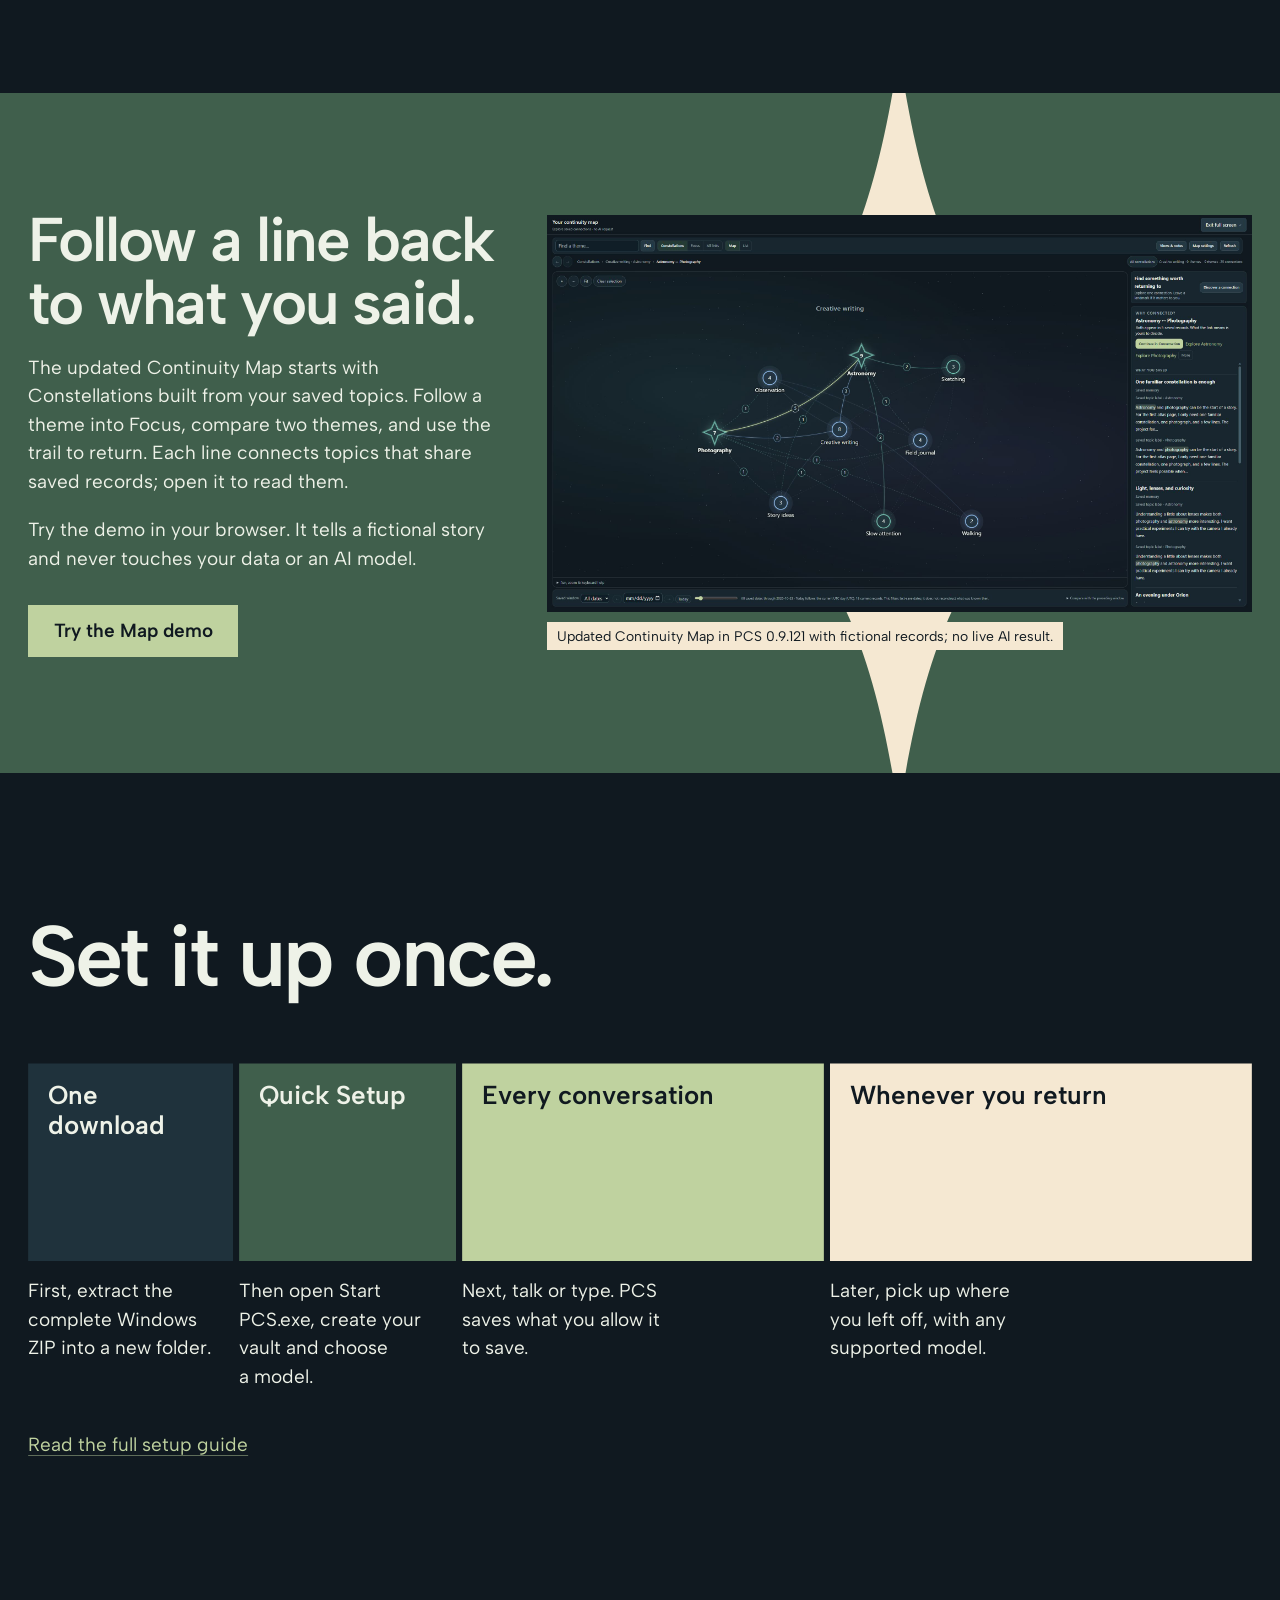
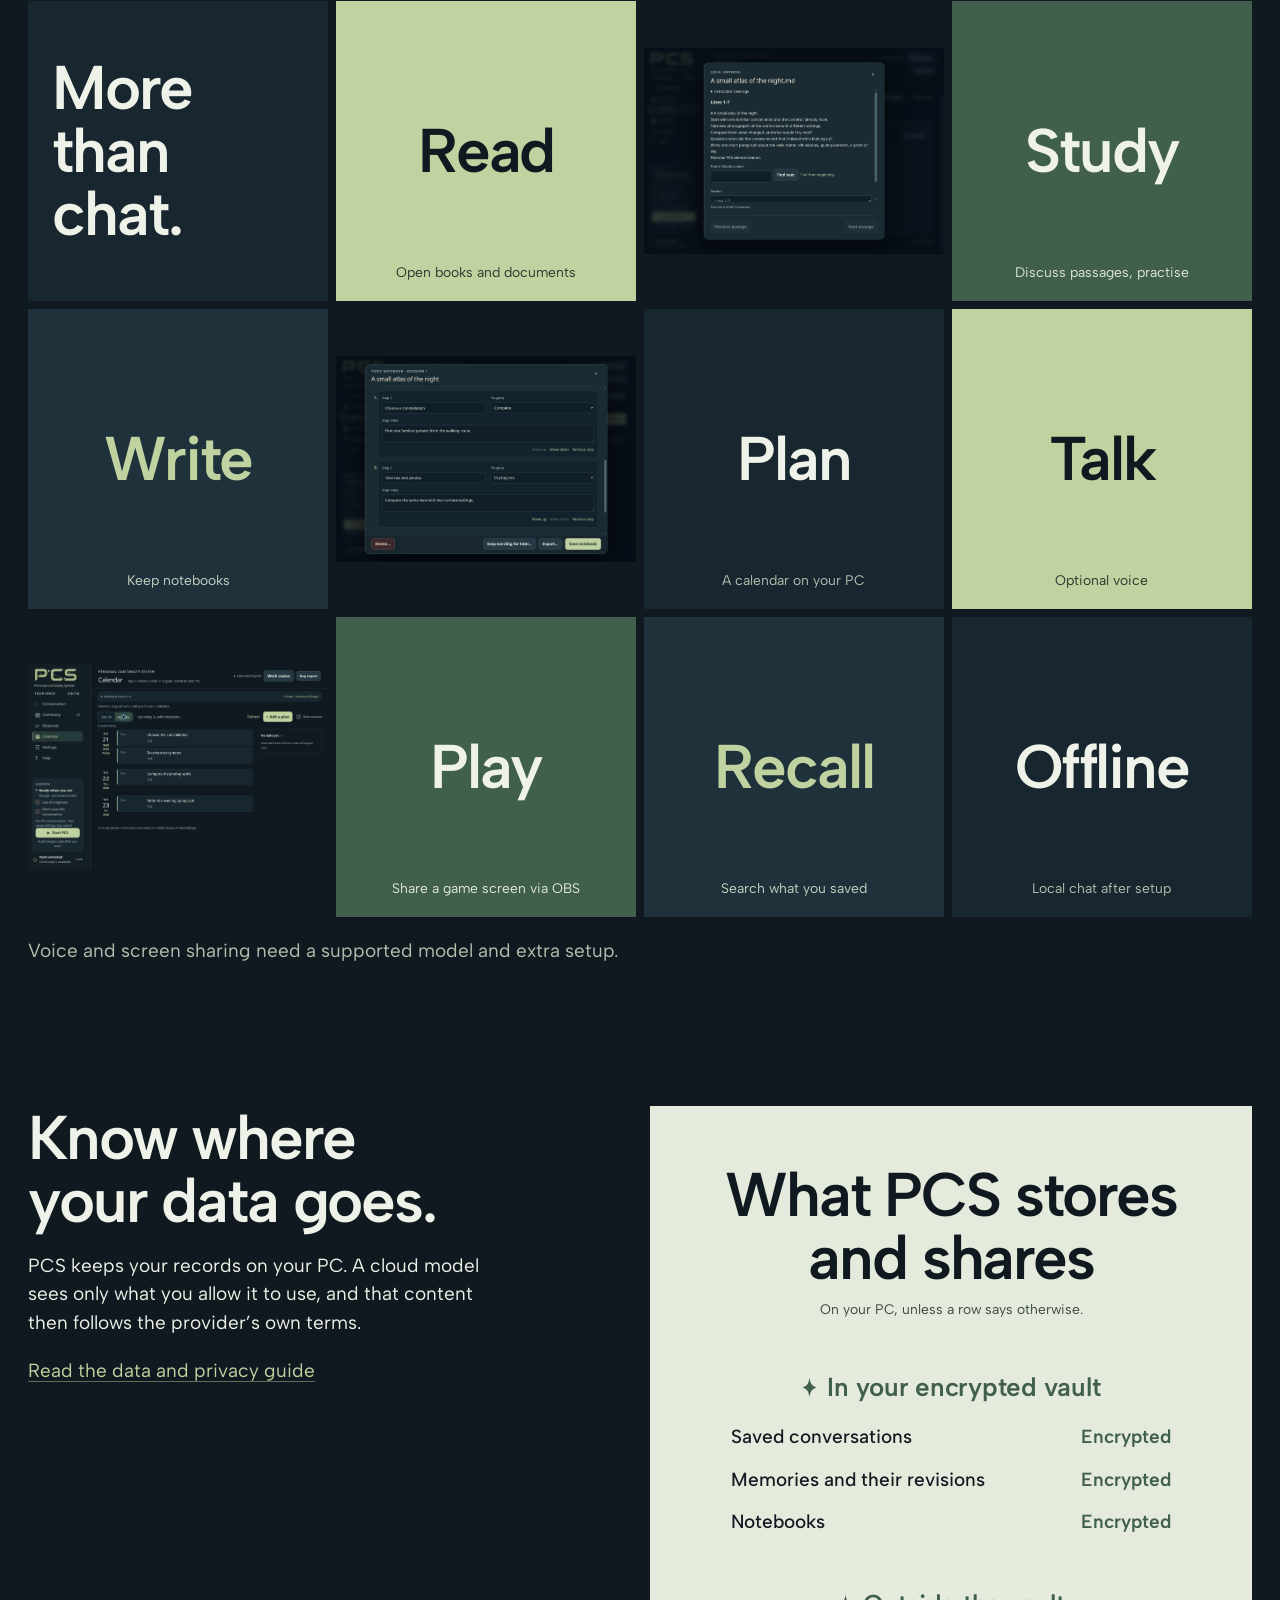
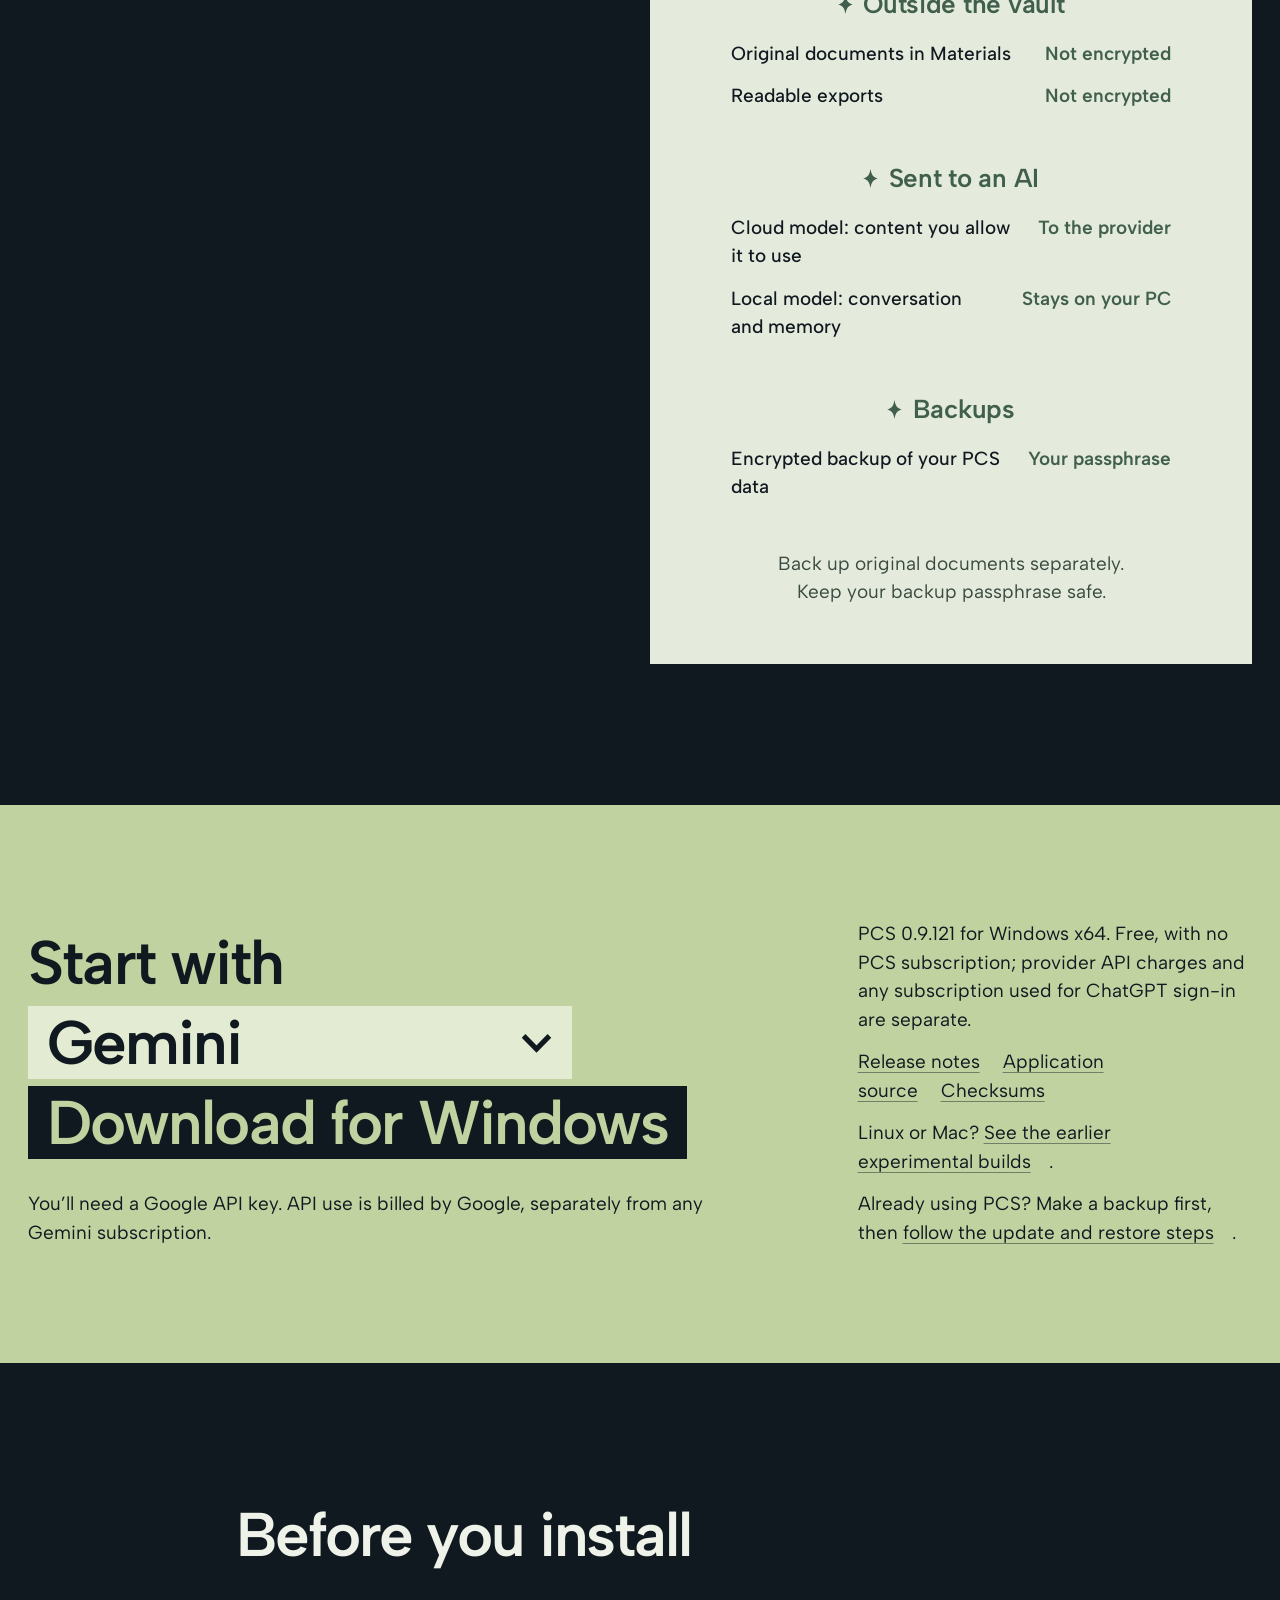
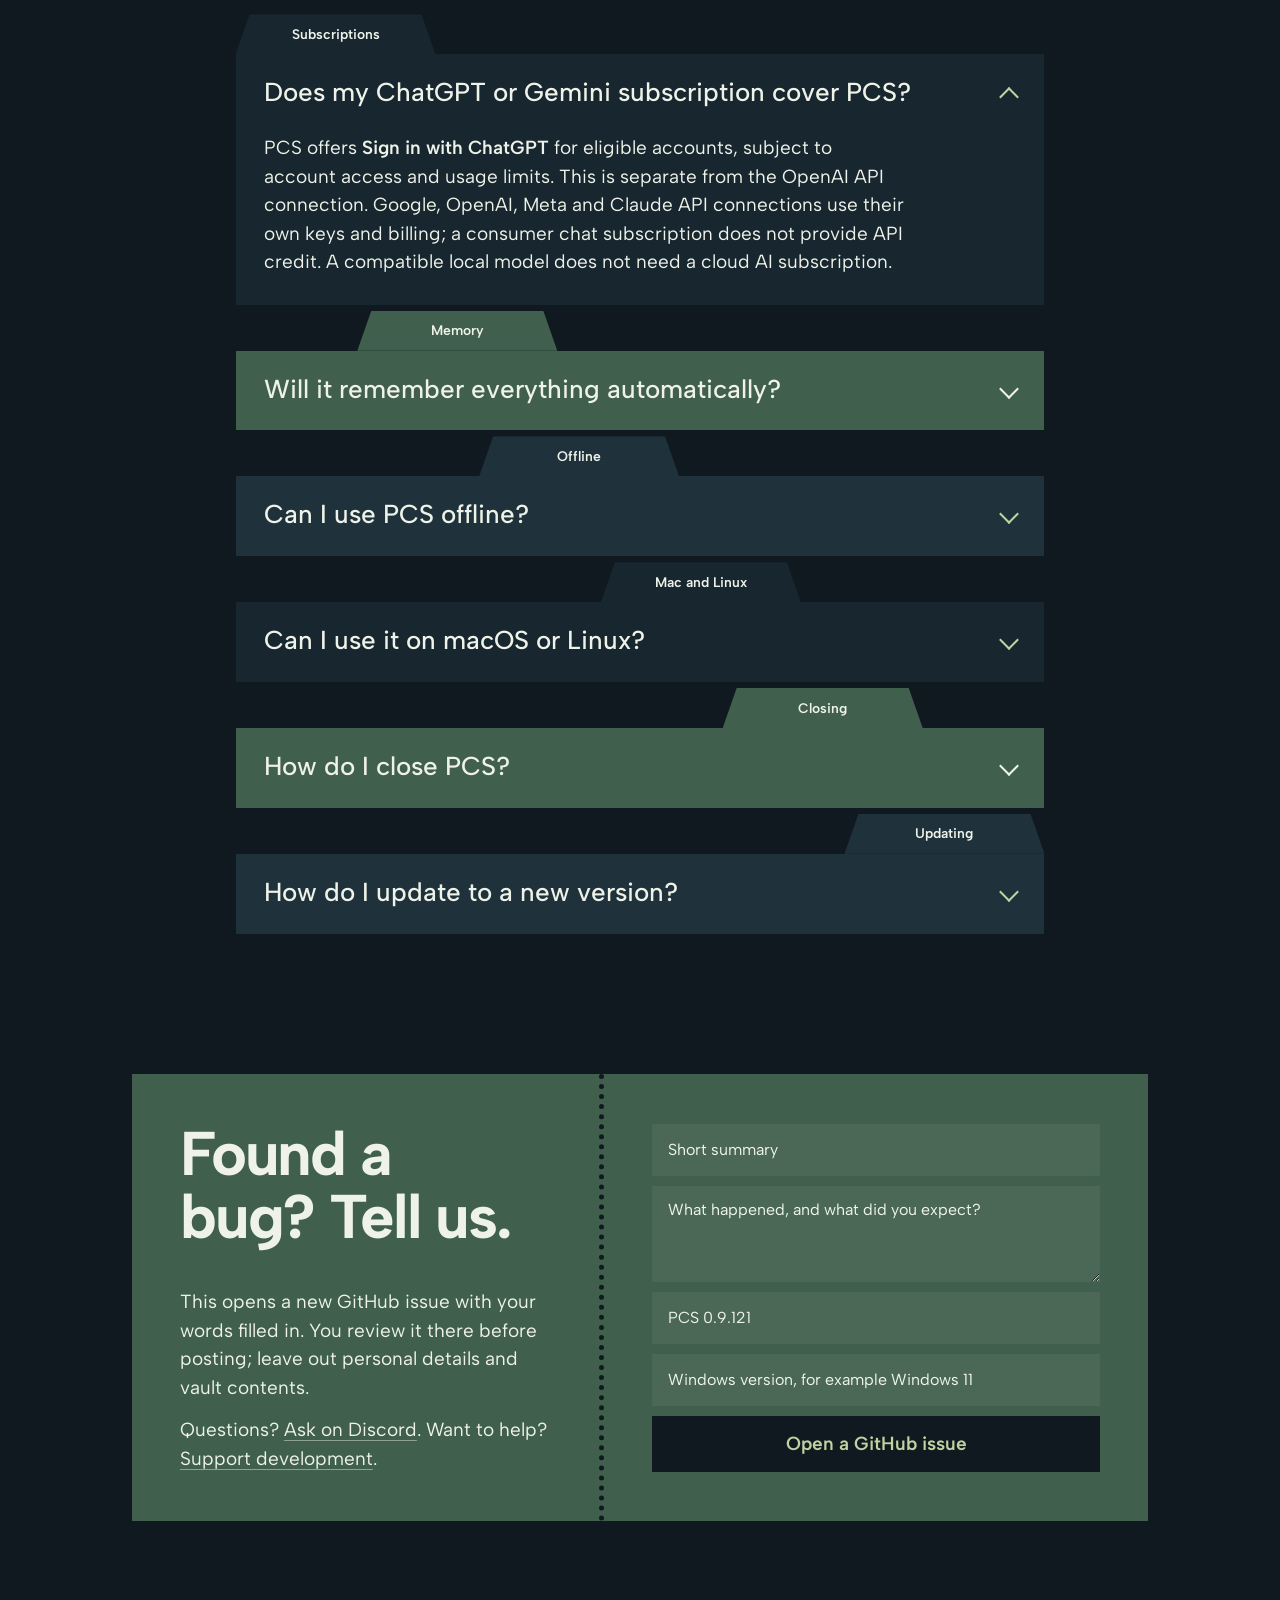
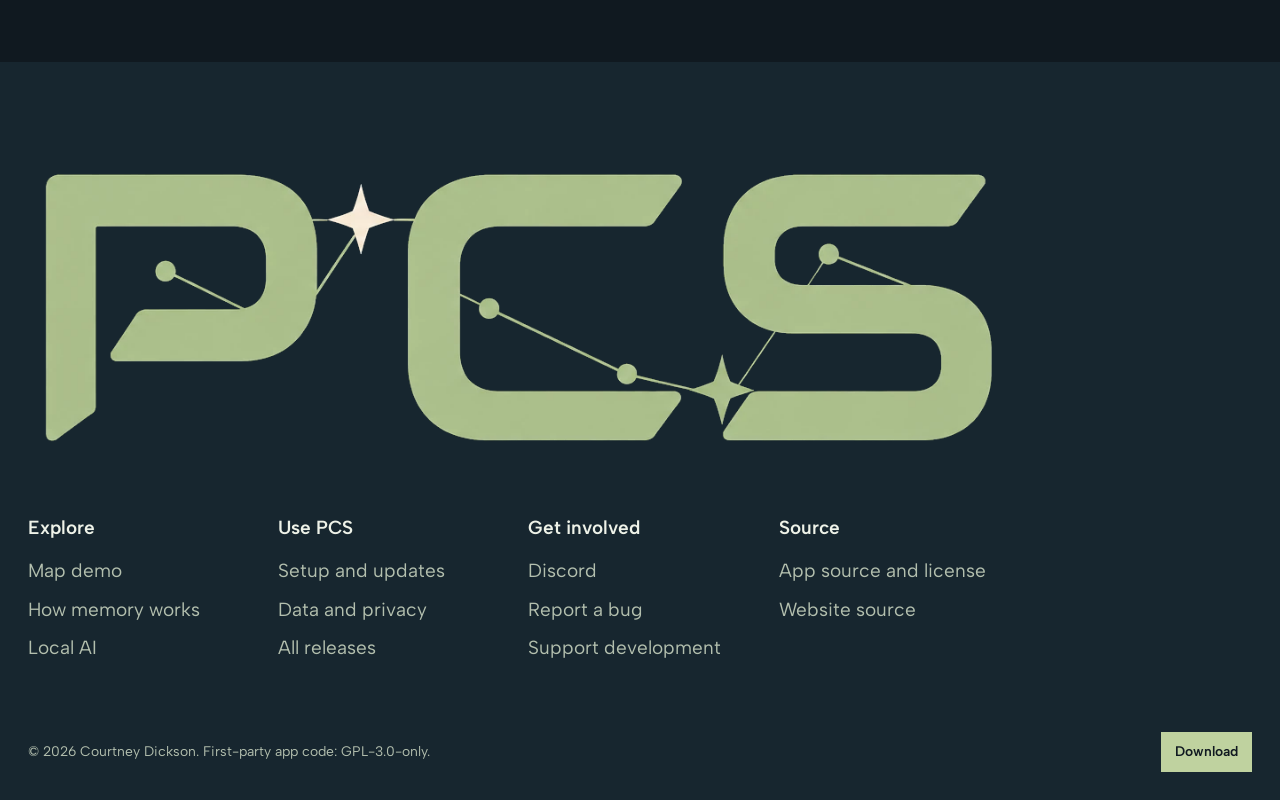
==== commit 74835e3a: "Add files via upload 0.9.121 and map update" ====
--- a/index.html
+++ b/index.html
@@ -18,11 +18,11 @@
 <meta property="og:image" content="https://pcs-personalcontinuitysystem.github.io/PCS-site/assets/social-preview-plain.png?v=20261021-sage-r2">
 <meta property="og:image:alt" content="PCS — A new AI shouldn’t mean starting over. Free for Windows.">
 <meta name="twitter:card" content="summary_large_image">
-<script type="application/ld+json">{"@context":"https://schema.org","@type":"SoftwareApplication","name":"PCS — Personal Continuity System","description":"A Windows app for AI conversation, editable memories and notes, with supported cloud and local models.","applicationCategory":"ProductivityApplication","operatingSystem":"Windows x64","softwareVersion":"0.9.114","url":"https://pcs-personalcontinuitysystem.github.io/PCS-site/","downloadUrl":"https://github.com/PCS-PersonalContinuitySystem/PCS/releases/download/v0.9.114/PCS-0.9.114-Windows-x64.zip","offers":{"@type":"Offer","price":"0","priceCurrency":"USD","description":"PCS is free. Cloud provider API charges are separate."}}</script>
+<script type="application/ld+json">{"@context":"https://schema.org","@type":"SoftwareApplication","name":"PCS — Personal Continuity System","description":"A Windows app for AI conversation, editable memories and notes, with supported cloud and local models.","applicationCategory":"ProductivityApplication","operatingSystem":"Windows x64","softwareVersion":"0.9.121","url":"https://pcs-personalcontinuitysystem.github.io/PCS-site/","downloadUrl":"https://github.com/PCS-PersonalContinuitySystem/PCS/releases/download/v0.9.121/PCS-0.9.121-Windows-x64.zip","offers":{"@type":"Offer","price":"0","priceCurrency":"USD","description":"PCS is free. Cloud provider API charges are separate."}}</script>
 <link rel="preload" href="assets/fonts/albert-sans-latin-wght.woff2" as="font" type="font/woff2" crossorigin>
-<link rel="stylesheet" href="assets/atlas.css?v=20261021-images-1">
+<link rel="stylesheet" href="assets/atlas.css?v=20261023-0120">
 <script>document.documentElement.classList.add('js')</script>
-<script defer src="assets/atlas.js?v=20261021-images-1"></script>
+<script defer src="assets/atlas.js?v=20261023-0121"></script>
 </head>
 <body>
 <a class="skip-link" href="#main">Skip to content</a>
@@ -49,8 +49,8 @@
     <h1 id="hero-title" class="hero__title"><span class="line"><span data-line style="--i:0">A new AI shouldn’t</span></span> <span class="line"><span data-line style="--i:1">mean starting over.</span></span></h1>
     <p class="hero__lead" data-load style="--d:380ms">A free Windows app that keeps your AI conversations, memories and notes on your PC, so you can switch models and pick up where you left off.</p>
     <div class="hero__action" data-load style="--d:440ms">
-      <a class="button button--large" href="https://github.com/PCS-PersonalContinuitySystem/PCS/releases/download/v0.9.114/PCS-0.9.114-Windows-x64.zip">Download for Windows</a>
-      <p class="hero__note">Free and open source. Use your own API key or a local model.</p>
+      <a class="button button--large" href="https://github.com/PCS-PersonalContinuitySystem/PCS/releases/download/v0.9.121/PCS-0.9.121-Windows-x64.zip">Download for Windows</a>
+      <p class="hero__note">Free and open source. Use an API key, ChatGPT sign-in or a local model.</p>
     </div>
   </div>
 
@@ -63,6 +63,8 @@
           <button type="button" data-model="gemini" aria-pressed="true">Gemini</button>
           <button type="button" data-model="gpt" aria-pressed="false">GPT</button>
           <button type="button" data-model="llama" aria-pressed="false">Llama</button>
+          <button type="button" data-model="claude" aria-pressed="false">Claude</button>
+          <button type="button" data-model="chatgpt" aria-pressed="false">ChatGPT</button>
           <button type="button" data-model="local" aria-pressed="false">Local</button>
         </div>
       </div>
@@ -90,7 +92,7 @@
     <button class="showcase__zoom" type="button" data-enlarge="screenshots/refresh-0114/conversation-full.jpg" aria-label="Enlarge the Conversation screenshot">
       <img width="1363" height="936" class="is-active" data-plate="conversation" src="screenshots/refresh-0114/conversation.jpg" loading="lazy" alt="PCS Conversation showing a fictional saved stopping point, the next photography step, and Review & continue.">
       <img width="1363" height="936" data-plate="library" src="screenshots/refresh-0114/library.jpg" loading="lazy" alt="PCS Library source inspector showing a fictional typed user passage, its source revision, and the exact original wording.">
-      <img width="1363" height="936" data-plate="map" src="screenshots/refresh-0114/map.jpg" loading="lazy" alt="PCS Continuity Map centred on Photography with Astronomy selected and the saved-record explanation for that connection.">
+      <img width="2560" height="1440" data-plate="map" src="screenshots/pcs-map-0121.jpg" loading="lazy" alt="PCS 0.9.121 Map in full screen: the Creative writing constellation, the Astronomy and Photography connection, and the fictional records behind it.">
     </button>
   </div>
   <div class="showcase__text">
@@ -111,14 +113,14 @@
       </div>
       <div class="showcase__panel" role="tabpanel" id="panel-map" aria-labelledby="tab-map" hidden>
         <h3>How your ideas connect</h3>
-        <p>The Continuity Map links topics that share saved records. Choose a connection to read the words behind it.</p>
+        <p>Start with Constellations, follow a theme into Focus, or compare two themes. Open a connection to read the saved records behind it.</p>
       </div>
     </div>
     <div class="showcase__actions" data-reveal style="--d:210ms">
-      <a class="cell cell--ink" href="https://github.com/PCS-PersonalContinuitySystem/PCS/releases/download/v0.9.114/PCS-0.9.114-Windows-x64.zip">Download for Windows</a>
+      <a class="cell cell--ink" href="https://github.com/PCS-PersonalContinuitySystem/PCS/releases/download/v0.9.121/PCS-0.9.121-Windows-x64.zip">Download for Windows</a>
       <a class="cell" href="getting-started.html">Read the setup guide</a>
     </div>
-    <p class="showcase__note">Real PCS 0.9.114 screens with fictional example data.</p>
+    <p class="showcase__note">Actual PCS screens with fictional data: Conversation and Library 0.9.114; updated Map 0.9.121. No live AI results.</p>
   </div>
 </section>
 
@@ -188,16 +190,16 @@
 <section class="band" id="map" aria-labelledby="map-title">
   <div class="band__text">
     <h2 id="map-title" class="section-title" data-reveal>Follow a line back to what you said.</h2>
-    <p data-reveal style="--d:70ms">The Continuity Map groups related memories and notes. A solid line means the topics share saved records; choose it to read them.</p>
+    <p data-reveal style="--d:70ms">The updated Continuity Map starts with Constellations built from your saved topics. Follow a theme into Focus, compare two themes, and use the trail to return. Each line connects topics that share saved records; open it to read them.</p>
     <p data-reveal style="--d:140ms">Try the demo in your browser. It tells a fictional story and never touches your data or an AI model.</p>
     <div data-reveal style="--d:210ms"><a class="button" href="continuity-map.html">Try the Map demo</a></div>
   </div>
   <figure class="band__stage" data-reveal style="--d:120ms">
     <svg class="band__star" viewBox="0 0 200 260" aria-hidden="true" focusable="false"><path d="M100 0C112 83 136 114 200 130 136 146 112 177 100 260 88 177 64 146 0 130 64 114 88 83 100 0Z"/></svg>
-    <button class="band__shot" type="button" data-enlarge="screenshots/refresh-0114/map-full.jpg" aria-label="Enlarge the Continuity Map screenshot">
-      <img width="1363" height="936" src="screenshots/refresh-0114/map-full.jpg" loading="lazy" alt="PCS Continuity Map centred on Photography with Astronomy selected and the saved-record explanation for that connection.">
+    <button class="band__shot" type="button" data-enlarge="screenshots/pcs-map-0121.jpg" aria-label="Enlarge the Continuity Map screenshot">
+      <img width="2560" height="1440" src="screenshots/pcs-map-0121.jpg" loading="lazy" alt="PCS 0.9.121 Map in full screen: the Creative writing constellation, the Astronomy and Photography connection, and the fictional records behind it.">
     </button>
-    <figcaption>Continuity Map in PCS 0.9.114, fictional example records.</figcaption>
+    <figcaption>Updated Continuity Map in PCS 0.9.121 with fictional records; no live AI result.</figcaption>
   </figure>
 </section>
 
@@ -277,13 +279,16 @@
       <option value="gemini" selected>Gemini</option>
       <option value="gpt">GPT</option>
       <option value="llama">Llama</option>
+      <option value="claude">Claude API</option>
+      <option value="chatgpt">ChatGPT sign-in</option>
       <option value="local">a local model</option>
-    </select></span> <a class="download__go" href="https://github.com/PCS-PersonalContinuitySystem/PCS/releases/download/v0.9.114/PCS-0.9.114-Windows-x64.zip">Download for Windows</a></h2>
+    </select></span> <a class="download__go" href="https://github.com/PCS-PersonalContinuitySystem/PCS/releases/download/v0.9.121/PCS-0.9.121-Windows-x64.zip">Download for Windows</a></h2>
     <p class="download__need" id="model-need" aria-live="polite">You’ll need a Google API key. API use is billed by Google, separately from any Gemini subscription.</p>
   </div>
   <div class="download__details">
-    <p>PCS 0.9.114 for Windows x64. Free, with no PCS subscription; cloud providers may charge for API use.</p>
-    <p><a class="text-link" href="https://github.com/PCS-PersonalContinuitySystem/PCS/releases/tag/v0.9.114">Release notes</a> <a class="text-link" href="https://github.com/PCS-PersonalContinuitySystem/PCS/releases/download/v0.9.114/PCS-0.9.114-Source.zip">Application source</a> <a class="text-link" href="https://github.com/PCS-PersonalContinuitySystem/PCS/releases/download/v0.9.114/PCS-0.9.114-SHA256SUMS.txt">Checksums</a></p>
+    <p>PCS 0.9.121 for Windows x64. Free, with no PCS subscription; provider API charges and any subscription used for ChatGPT sign-in are separate.</p>
+    <p><a class="text-link" href="https://github.com/PCS-PersonalContinuitySystem/PCS/releases/tag/v0.9.121">Release notes</a> <a class="text-link" href="https://github.com/PCS-PersonalContinuitySystem/PCS/releases/download/v0.9.121/PCS-0.9.121-Source.zip">Application source</a> <a class="text-link" href="https://github.com/PCS-PersonalContinuitySystem/PCS/releases/download/v0.9.121/PCS-0.9.121-SHA256SUMS.txt">Checksums</a></p>
+    <p>Linux or Mac? <a class="text-link" href="local-ai.html#previews">See the earlier experimental builds</a>.</p>
     <p>Already using PCS? Make a backup first, then <a class="text-link" href="getting-started.html#upgrade">follow the update and restore steps</a>.</p>
   </div>
 </section>
@@ -293,7 +298,7 @@
   <div class="faq__stack">
     <div class="card card--1 is-open">
       <h3 class="card__head"><button type="button" class="card__toggle" aria-expanded="true" aria-controls="faq-1"><span class="card__tab">Subscriptions</span><span class="card__q">Does my ChatGPT or Gemini subscription cover PCS?</span></button></h3>
-      <div class="card__panel" id="faq-1"><div><p>PCS connects through provider APIs. Those use their own keys, access rules and billing. A consumer chat subscription does not by itself give PCS API access. A compatible local model does not need a cloud AI subscription.</p></div></div>
+      <div class="card__panel" id="faq-1"><div><p>PCS offers <strong>Sign in with ChatGPT</strong> for eligible accounts, subject to account access and usage limits. This is separate from the OpenAI API connection. Google, OpenAI, Meta and Claude API connections use their own keys and billing; a consumer chat subscription does not provide API credit. A compatible local model does not need a cloud AI subscription.</p></div></div>
     </div>
     <div class="card card--2">
       <h3 class="card__head"><button type="button" class="card__toggle" aria-expanded="false" aria-controls="faq-2"><span class="card__tab">Memory</span><span class="card__q">Will it remember everything automatically?</span></button></h3>
@@ -305,7 +310,7 @@
     </div>
     <div class="card card--1">
       <h3 class="card__head"><button type="button" class="card__toggle" aria-expanded="false" aria-controls="faq-4"><span class="card__tab">Mac and Linux</span><span class="card__q">Can I use it on macOS or Linux?</span></button></h3>
-      <div class="card__panel" id="faq-4"><div><p>The main download is for Windows x64. There is an experimental Ubuntu source preview with limited features. A macOS package is not included. <a class="text-link" href="local-ai.html#previews">Read the platform limits</a>.</p></div></div>
+      <div class="card__panel" id="faq-4"><div><p>The current release is for Windows x64. Earlier experimental builds are available for Linux x64 (0.9.115) and macOS on Apple silicon (0.9.114). They do not include every current Windows feature. <a class="text-link" href="local-ai.html#previews">Read the platform limits</a>.</p></div></div>
     </div>
     <div class="card card--2">
       <h3 class="card__head"><button type="button" class="card__toggle" aria-expanded="false" aria-controls="faq-5"><span class="card__tab">Closing</span><span class="card__q">How do I close PCS?</span></button></h3>
@@ -333,7 +338,7 @@
       <label class="visually-hidden" for="bug-body">What happened, and what did you expect?</label>
       <textarea id="bug-body" name="body" rows="3" placeholder="What happened, and what did you expect?" required></textarea>
       <label class="visually-hidden" for="bug-version">PCS version</label>
-      <input id="bug-version" type="text" value="PCS 0.9.114" autocomplete="off">
+      <input id="bug-version" type="text" value="PCS 0.9.121" autocomplete="off">
       <label class="visually-hidden" for="bug-windows">Windows version</label>
       <input id="bug-windows" type="text" placeholder="Windows version, for example Windows 11" autocomplete="off">
       <button class="coupon__submit" type="submit">Open a GitHub issue</button>
@@ -349,7 +354,7 @@
     <div><h2>Explore</h2><a href="continuity-map.html">Map demo</a><a href="memory-control.html">How memory works</a><a href="local-ai.html">Local AI</a></div>
     <div><h2>Use PCS</h2><a href="getting-started.html">Setup and updates</a><a href="data-and-privacy.html">Data and privacy</a><a href="https://github.com/PCS-PersonalContinuitySystem/PCS/releases">All releases</a></div>
     <div><h2>Get involved</h2><a href="https://discord.com/invite/2ssCQhNgAN">Discord</a><a href="https://github.com/PCS-PersonalContinuitySystem/PCS/issues">Report a bug</a><a href="https://ko-fi.com/pcssupport">Support development</a></div>
-    <div><h2>Source</h2><a href="https://github.com/PCS-PersonalContinuitySystem/PCS/releases/download/v0.9.114/PCS-0.9.114-Source.zip">App source and license</a><a href="https://github.com/PCS-PersonalContinuitySystem/PCS-site">Website source</a></div>
+    <div><h2>Source</h2><a href="https://github.com/PCS-PersonalContinuitySystem/PCS/releases/download/v0.9.121/PCS-0.9.121-Source.zip">App source and license</a><a href="https://github.com/PCS-PersonalContinuitySystem/PCS-site">Website source</a></div>
   </div>
   <div class="footer__last">
     <p>© 2026 Courtney Dickson. First-party app code: GPL-3.0-only.</p>
--- a/assets/atlas.css
+++ b/assets/atlas.css
@@ -165,7 +165,7 @@
 }
 .app__top { display: flex; flex-wrap: wrap; align-items: center; justify-content: space-between; gap: 10px 14px; margin-bottom: 14px; }
 .app__crumb { font-size: 13px; letter-spacing: 0.08em; text-transform: uppercase; color: #c9d6bb; font-weight: 600; }
-.app__models { display: flex; gap: 6px; }
+.app__models { display: flex; flex-wrap: wrap; gap: 6px; }
 .app__models button {
   min-height: 34px; padding: 0 12px; border-radius: 999px; cursor: pointer;
   background: var(--ground); color: #dfe7d8; border: 1px solid #36505c; font-size: 14px; font-weight: 600; /* taste-skill-ignore: data-ui */
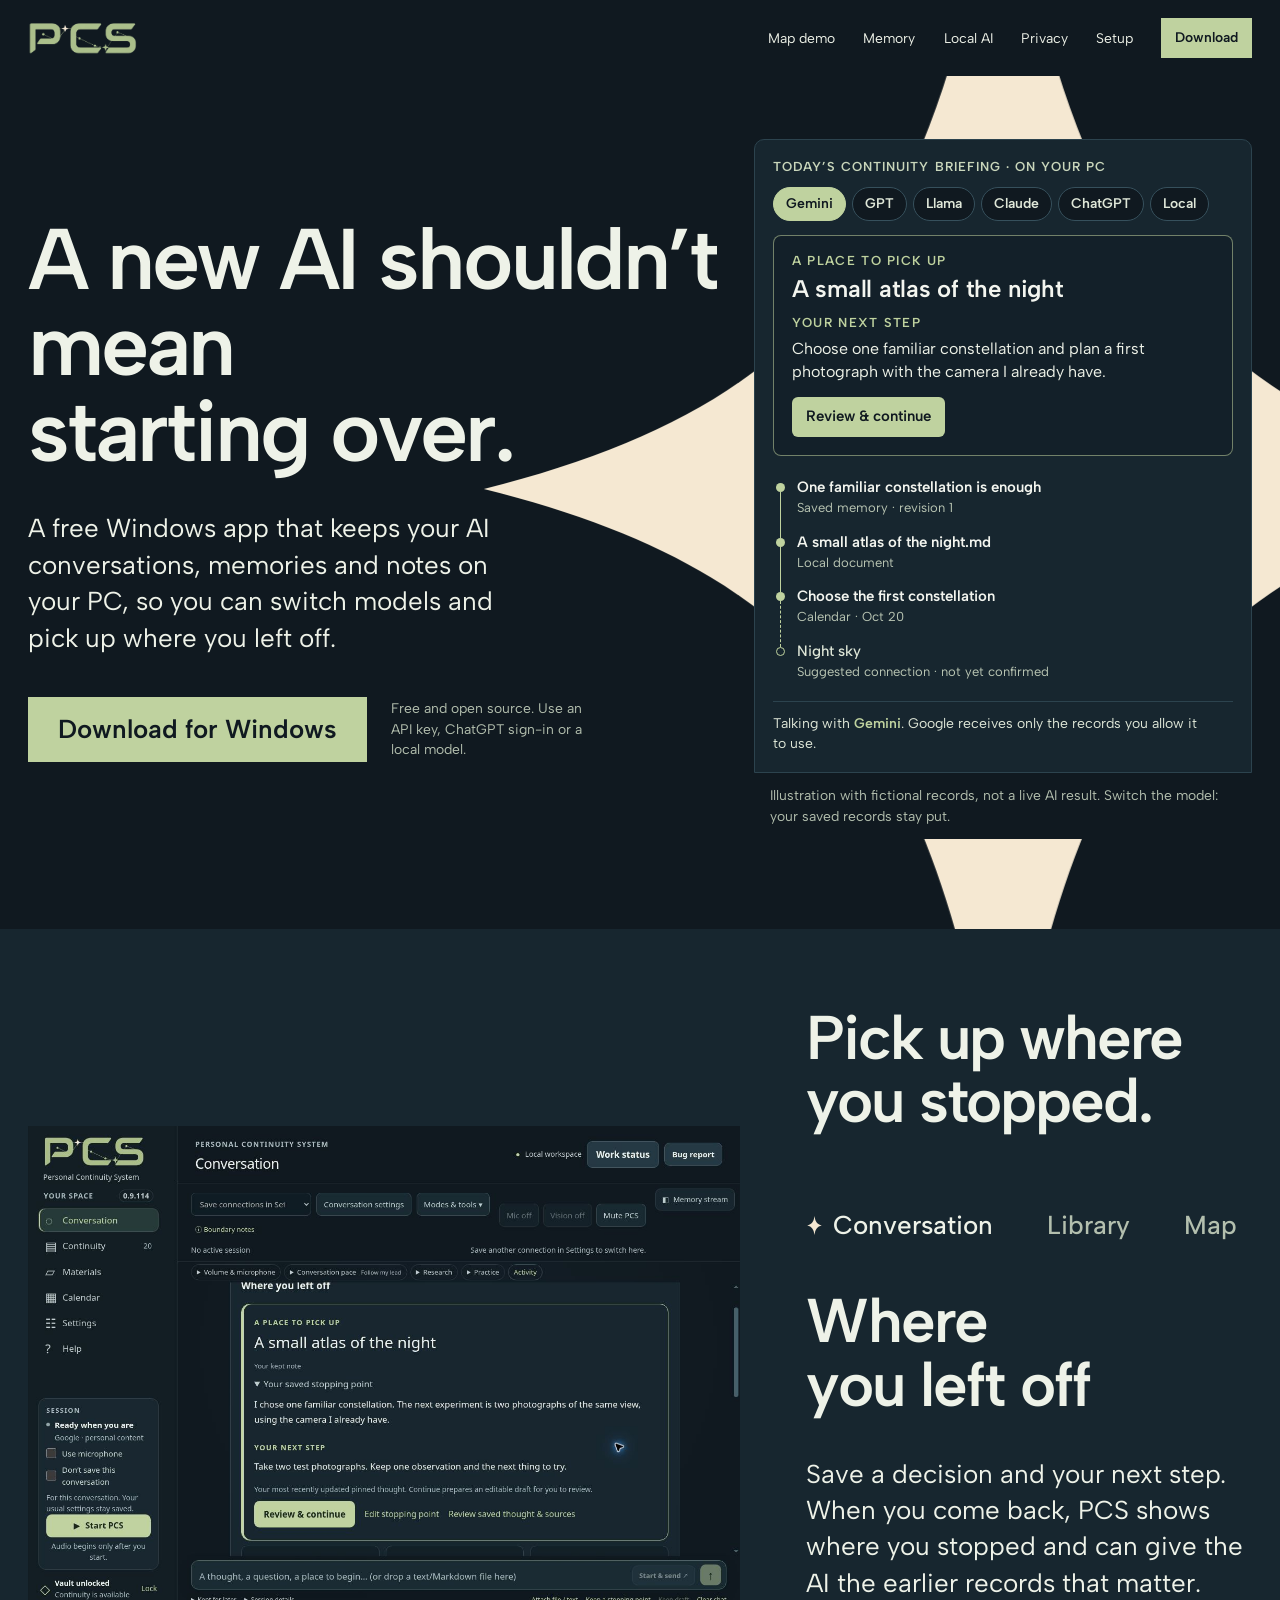
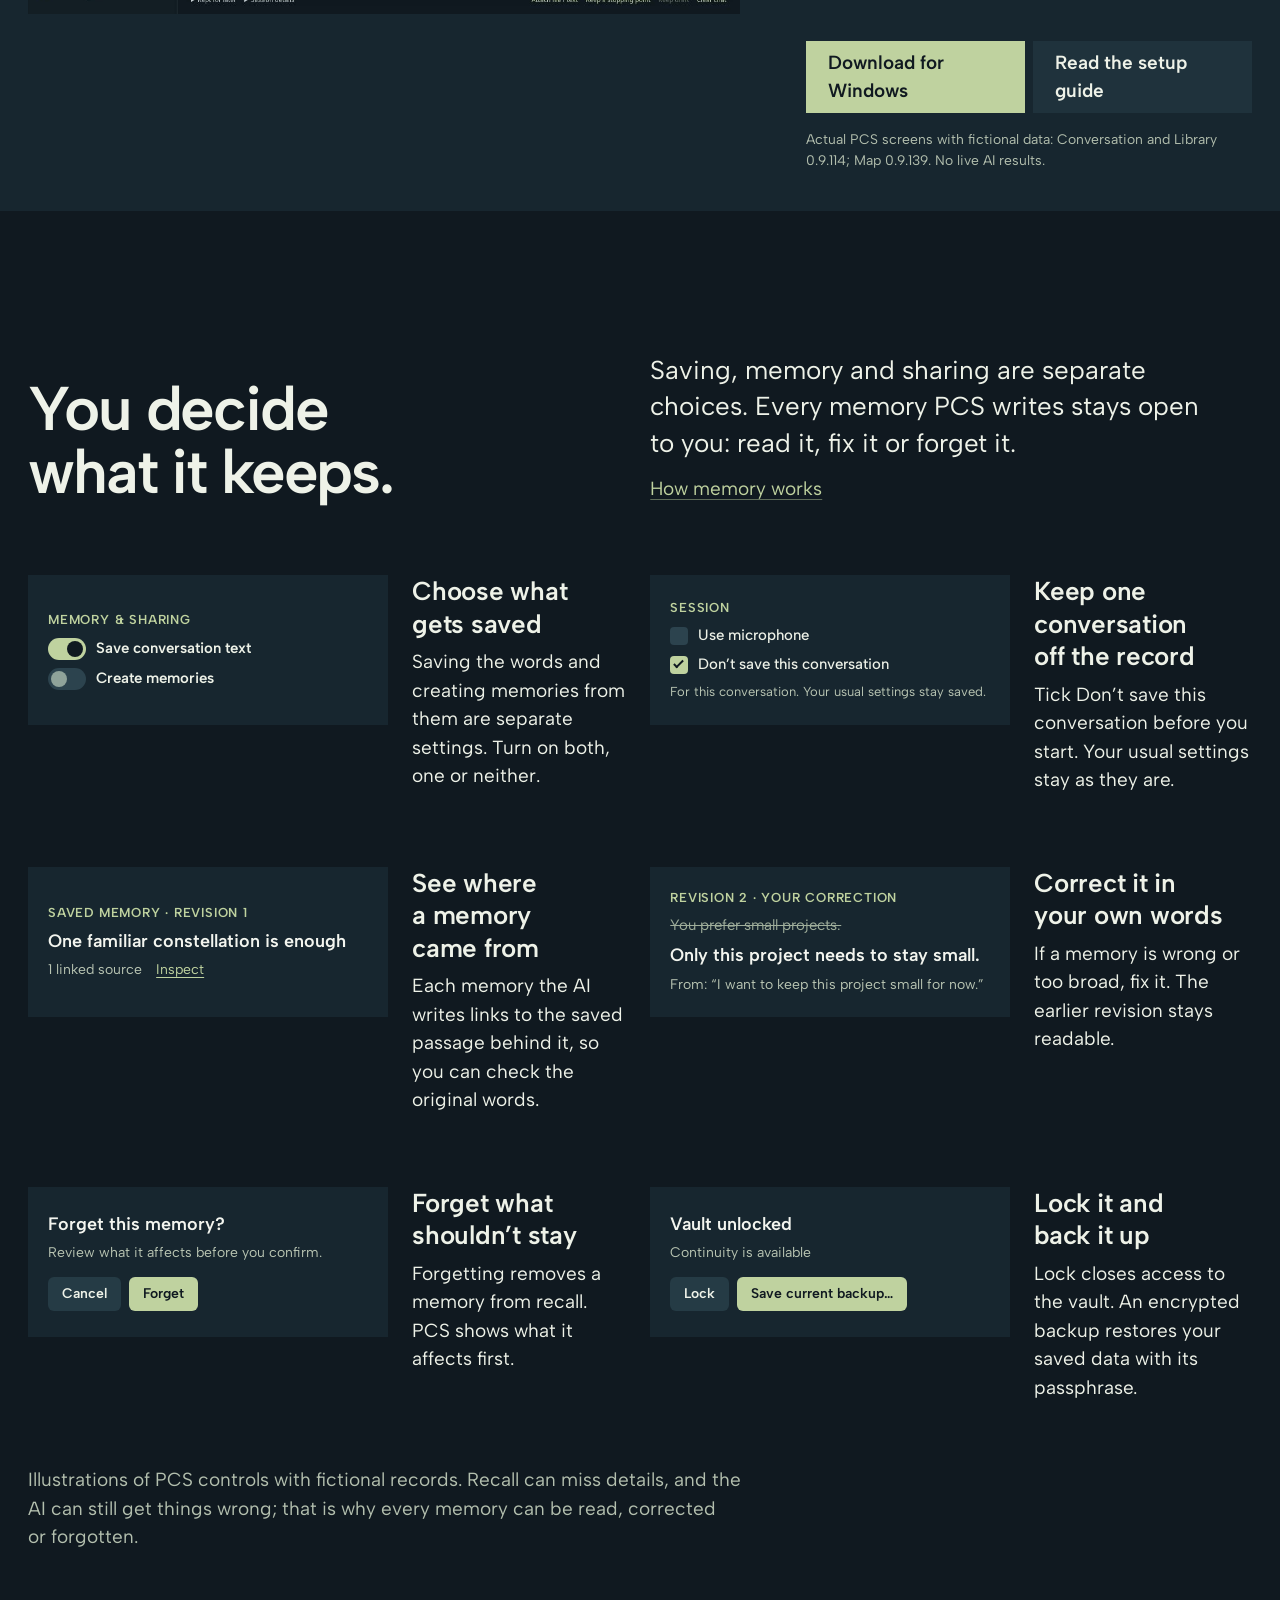
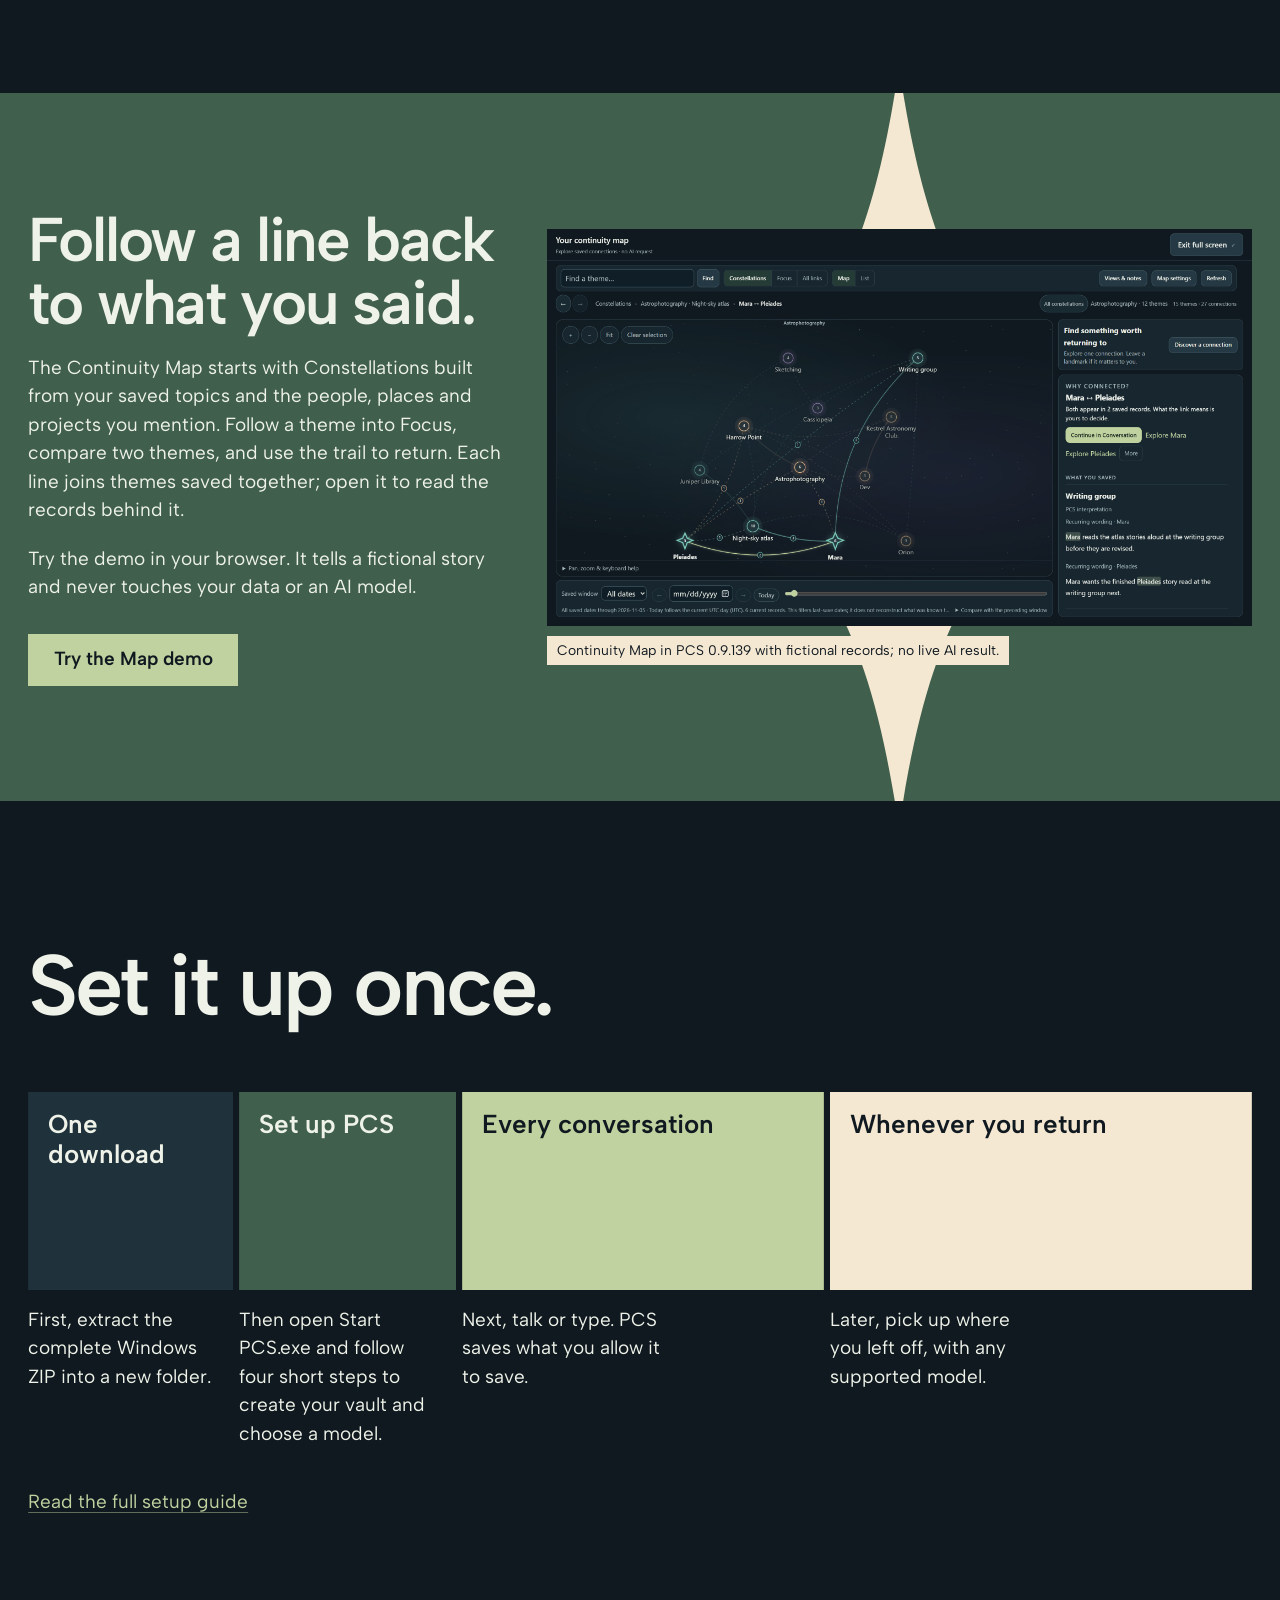
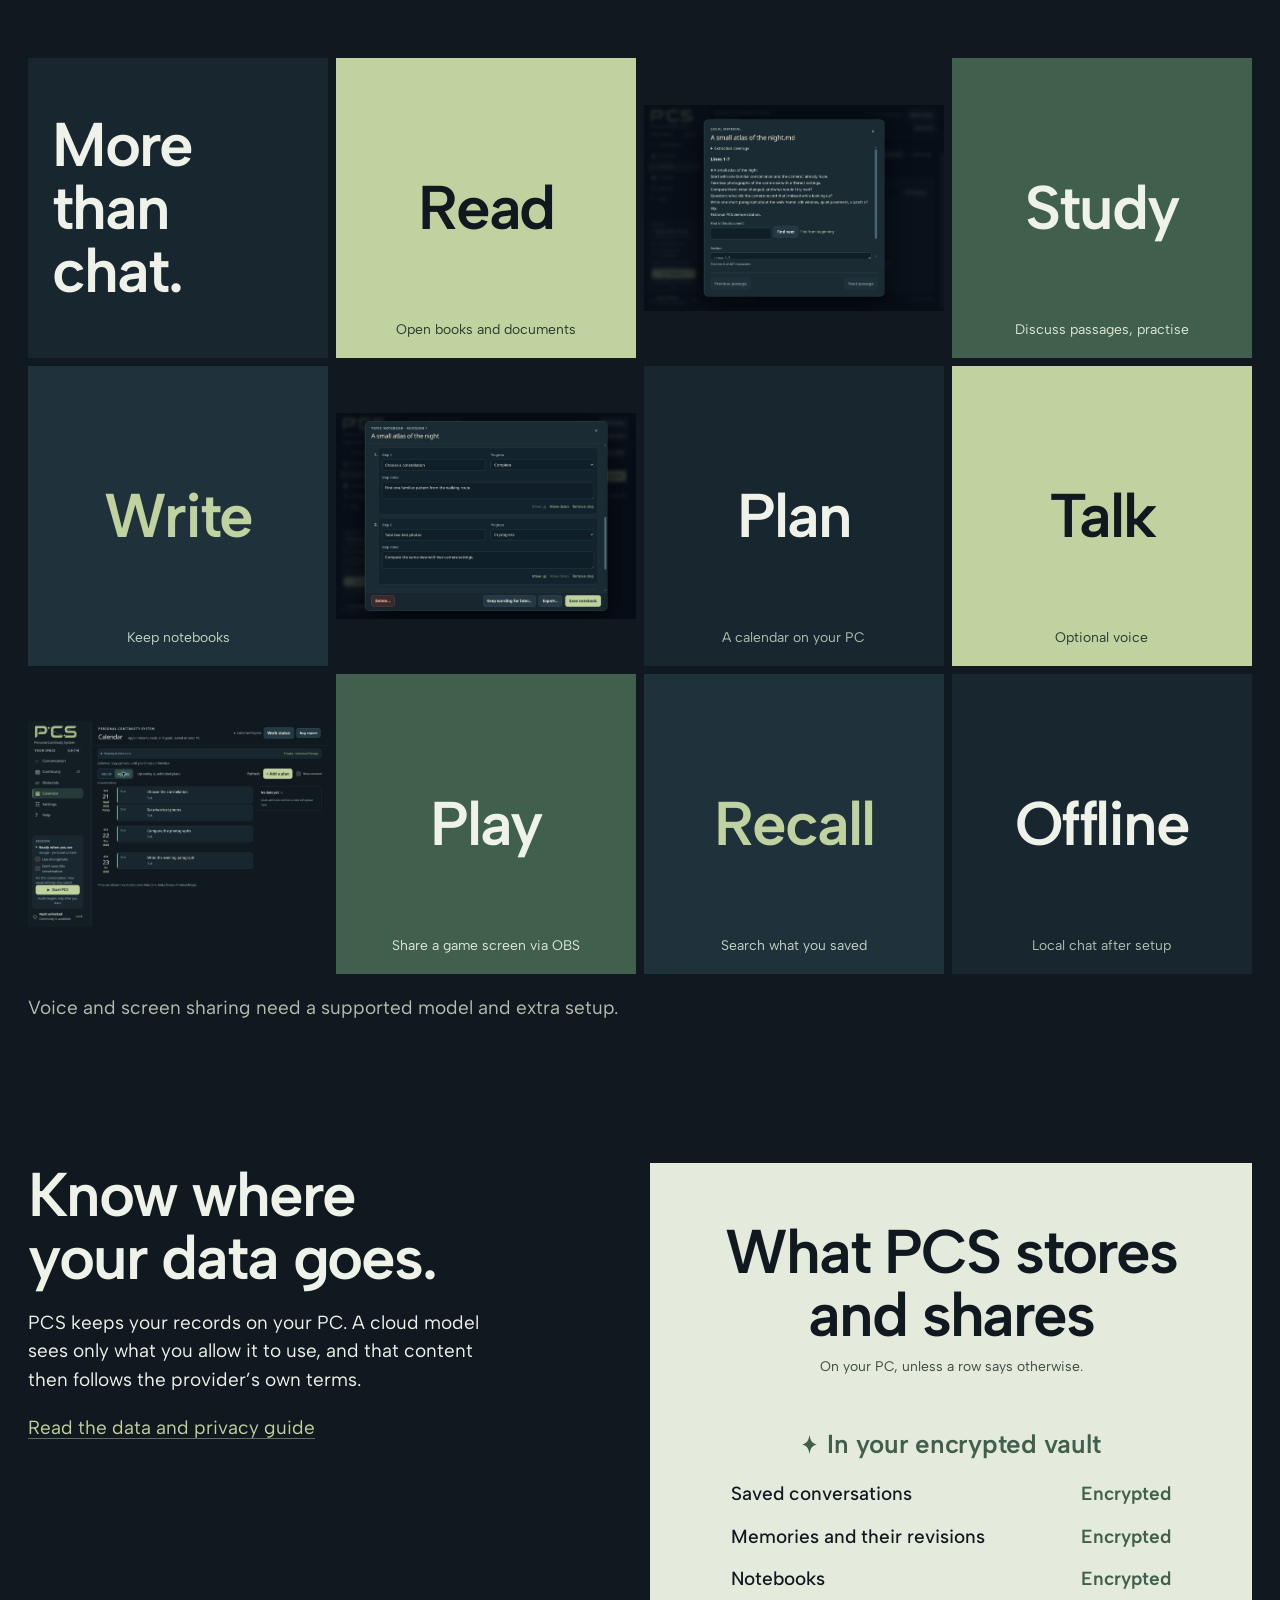
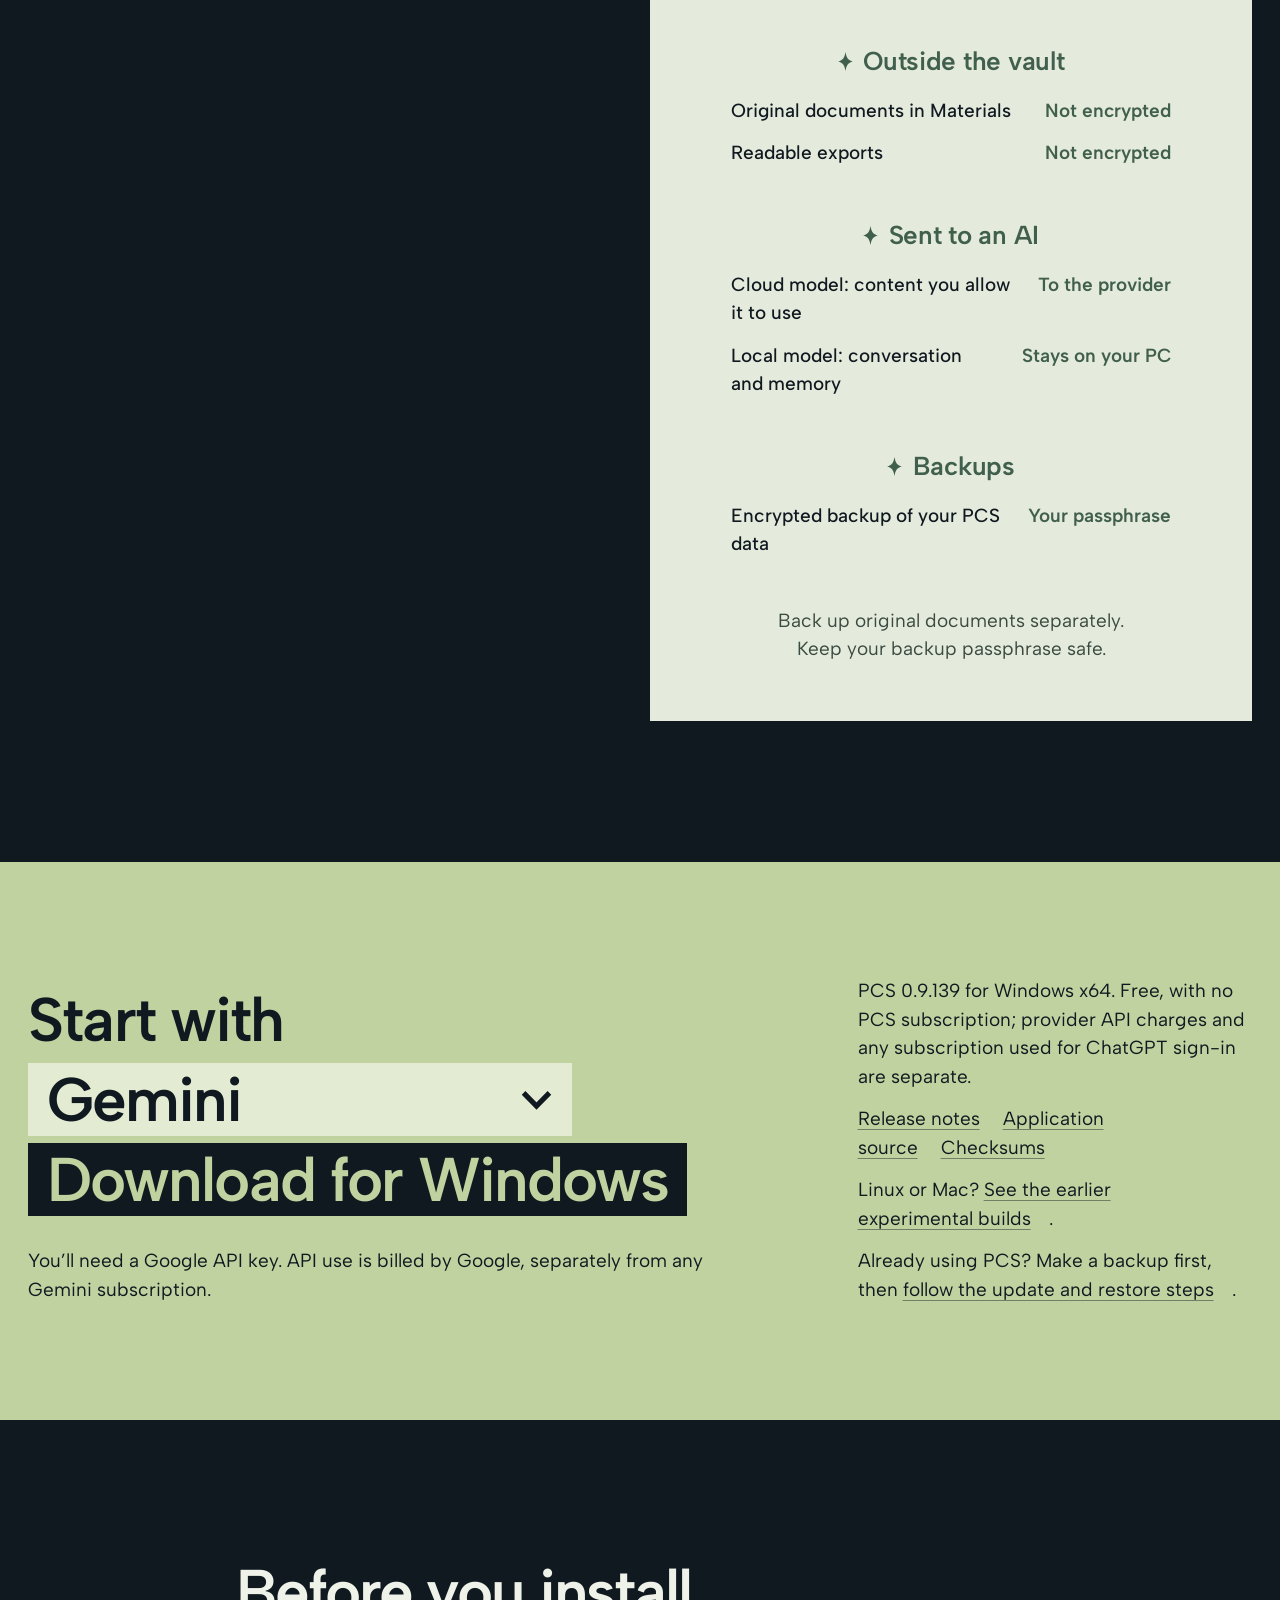
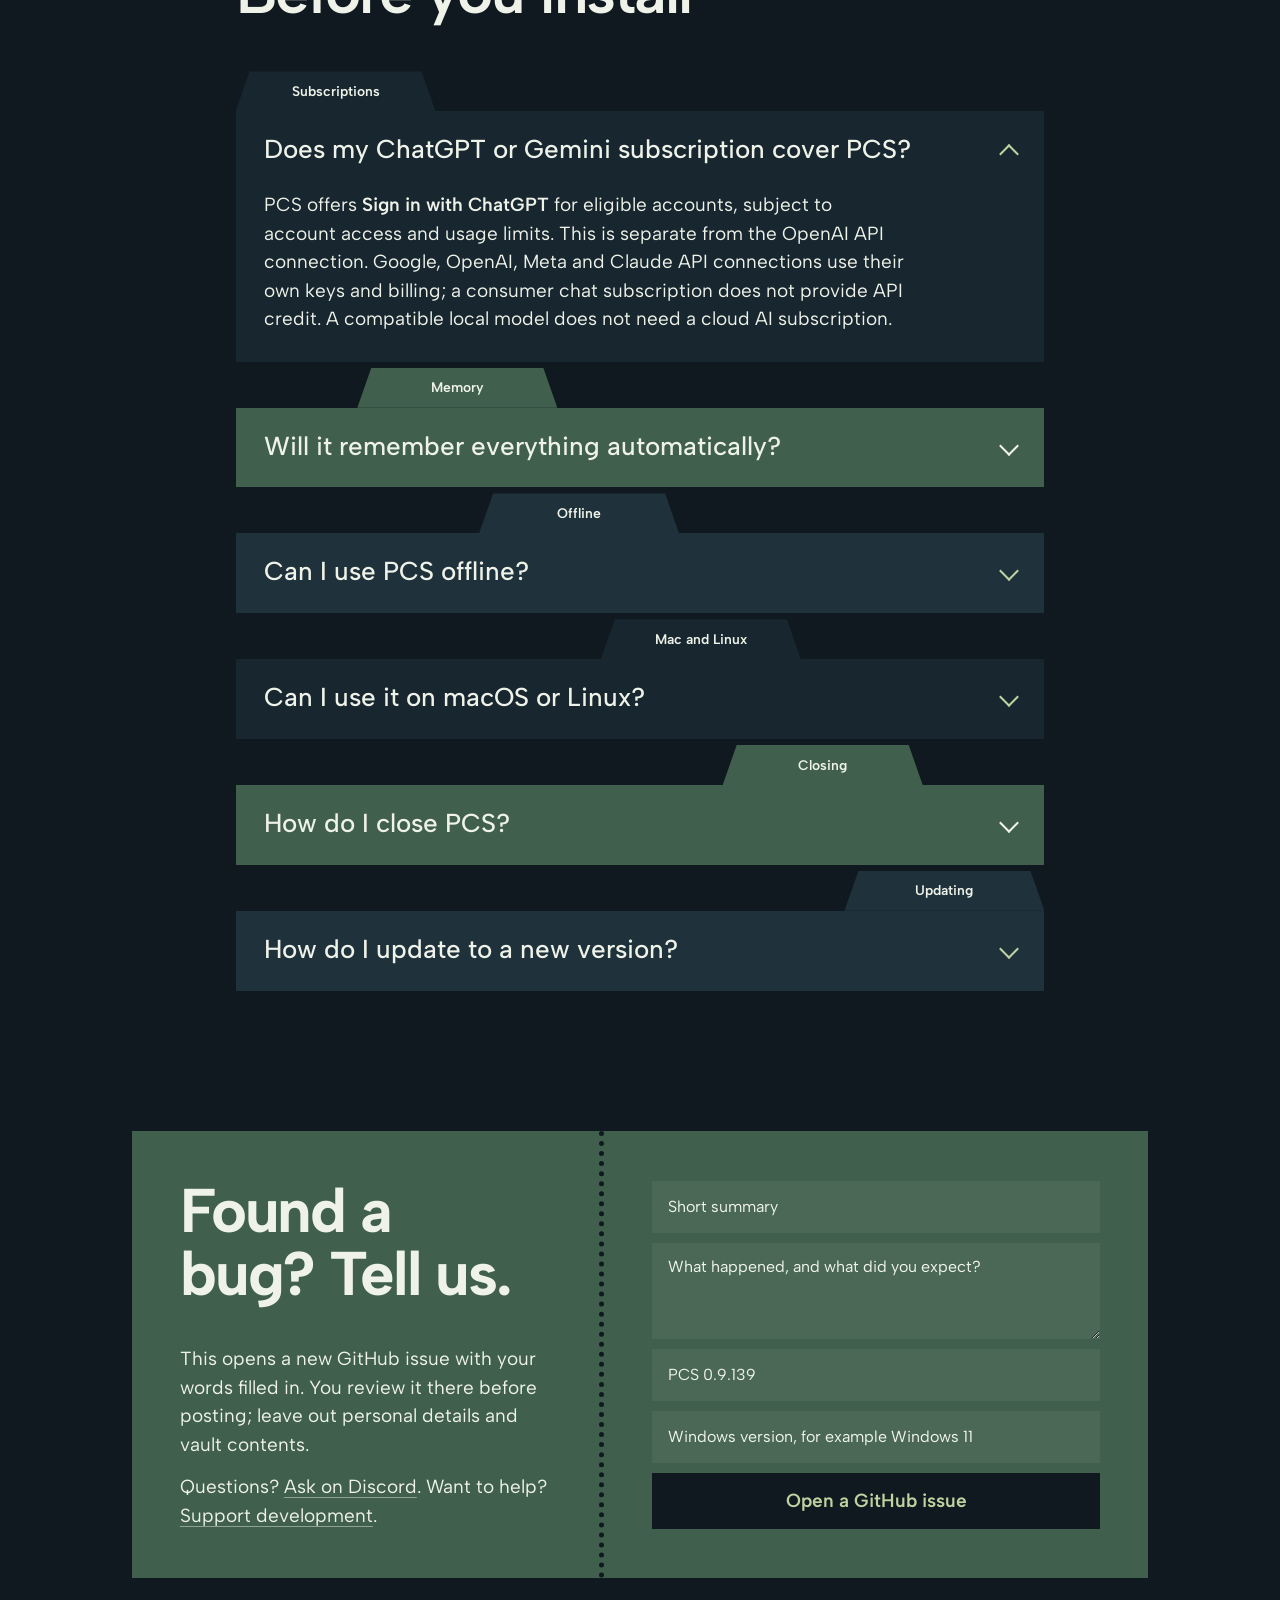
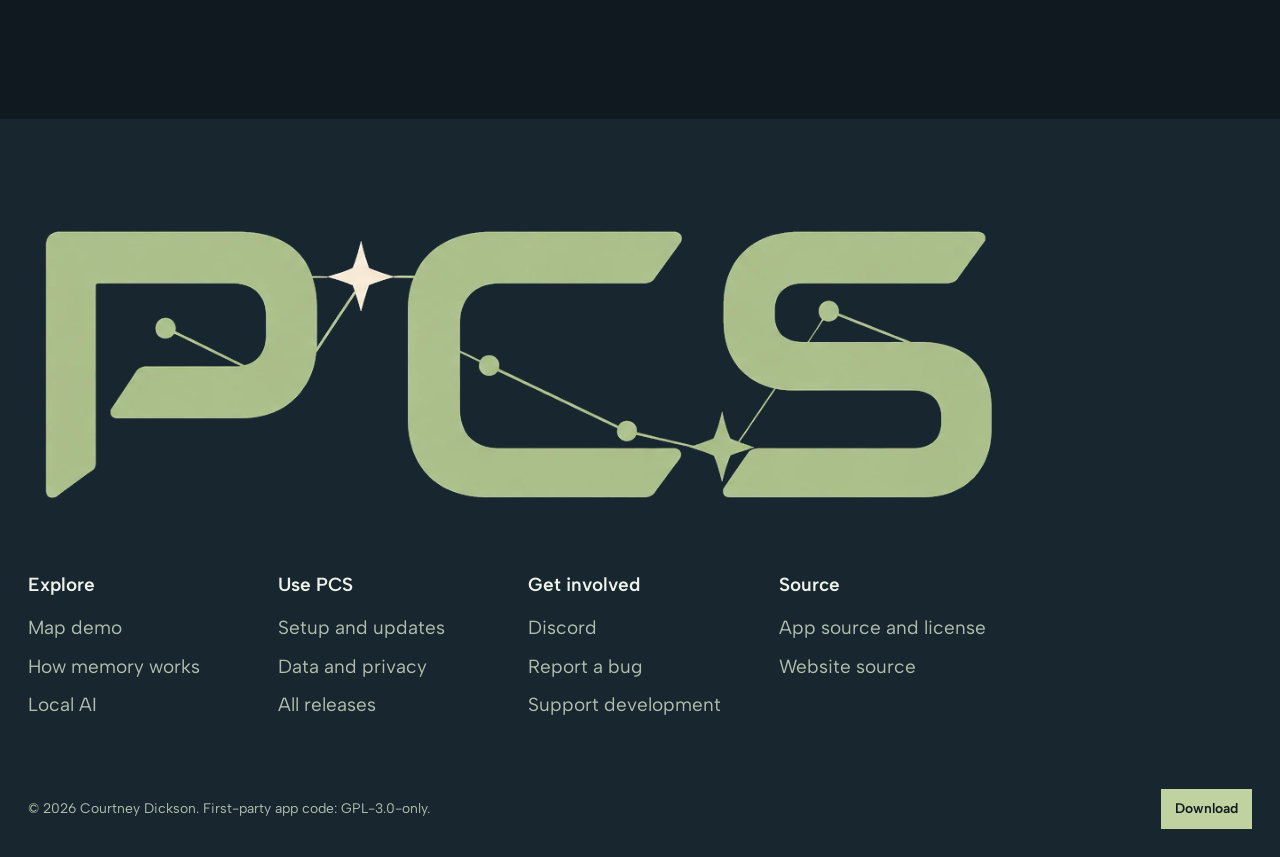
==== commit 2c5036bc: "Add files via upload" ====
--- a/index.html
+++ b/index.html
@@ -18,11 +18,11 @@
 <meta property="og:image" content="https://pcs-personalcontinuitysystem.github.io/PCS-site/assets/social-preview-plain.png?v=20261021-sage-r2">
 <meta property="og:image:alt" content="PCS — A new AI shouldn’t mean starting over. Free for Windows.">
 <meta name="twitter:card" content="summary_large_image">
-<script type="application/ld+json">{"@context":"https://schema.org","@type":"SoftwareApplication","name":"PCS — Personal Continuity System","description":"A Windows app for AI conversation, editable memories and notes, with supported cloud and local models.","applicationCategory":"ProductivityApplication","operatingSystem":"Windows x64","softwareVersion":"0.9.121","url":"https://pcs-personalcontinuitysystem.github.io/PCS-site/","downloadUrl":"https://github.com/PCS-PersonalContinuitySystem/PCS/releases/download/v0.9.121/PCS-0.9.121-Windows-x64.zip","offers":{"@type":"Offer","price":"0","priceCurrency":"USD","description":"PCS is free. Cloud provider API charges are separate."}}</script>
+<script type="application/ld+json">{"@context":"https://schema.org","@type":"SoftwareApplication","name":"PCS — Personal Continuity System","description":"A Windows app for AI conversation, editable memories and notes, with supported cloud and local models.","applicationCategory":"ProductivityApplication","operatingSystem":"Windows x64","softwareVersion":"0.9.139","url":"https://pcs-personalcontinuitysystem.github.io/PCS-site/","downloadUrl":"https://github.com/PCS-PersonalContinuitySystem/PCS/releases/download/v0.9.139/PCS-0.9.139-Windows-x64.zip","offers":{"@type":"Offer","price":"0","priceCurrency":"USD","description":"PCS is free. Cloud provider API charges are separate."}}</script>
 <link rel="preload" href="assets/fonts/albert-sans-latin-wght.woff2" as="font" type="font/woff2" crossorigin>
 <link rel="stylesheet" href="assets/atlas.css?v=20261023-0120">
 <script>document.documentElement.classList.add('js')</script>
-<script defer src="assets/atlas.js?v=20261023-0121"></script>
+<script defer src="assets/atlas.js?v=20261105-0139"></script>
 </head>
 <body>
 <a class="skip-link" href="#main">Skip to content</a>
@@ -49,7 +49,7 @@
     <h1 id="hero-title" class="hero__title"><span class="line"><span data-line style="--i:0">A new AI shouldn’t</span></span> <span class="line"><span data-line style="--i:1">mean starting over.</span></span></h1>
     <p class="hero__lead" data-load style="--d:380ms">A free Windows app that keeps your AI conversations, memories and notes on your PC, so you can switch models and pick up where you left off.</p>
     <div class="hero__action" data-load style="--d:440ms">
-      <a class="button button--large" href="https://github.com/PCS-PersonalContinuitySystem/PCS/releases/download/v0.9.121/PCS-0.9.121-Windows-x64.zip">Download for Windows</a>
+      <a class="button button--large" href="https://github.com/PCS-PersonalContinuitySystem/PCS/releases/download/v0.9.139/PCS-0.9.139-Windows-x64.zip">Download for Windows</a>
       <p class="hero__note">Free and open source. Use an API key, ChatGPT sign-in or a local model.</p>
     </div>
   </div>
@@ -92,7 +92,7 @@
     <button class="showcase__zoom" type="button" data-enlarge="screenshots/refresh-0114/conversation-full.jpg" aria-label="Enlarge the Conversation screenshot">
       <img width="1363" height="936" class="is-active" data-plate="conversation" src="screenshots/refresh-0114/conversation.jpg" loading="lazy" alt="PCS Conversation showing a fictional saved stopping point, the next photography step, and Review & continue.">
       <img width="1363" height="936" data-plate="library" src="screenshots/refresh-0114/library.jpg" loading="lazy" alt="PCS Library source inspector showing a fictional typed user passage, its source revision, and the exact original wording.">
-      <img width="2560" height="1440" data-plate="map" src="screenshots/pcs-map-0121.jpg" loading="lazy" alt="PCS 0.9.121 Map in full screen: the Creative writing constellation, the Astronomy and Photography connection, and the fictional records behind it.">
+      <img width="2560" height="1440" data-plate="map" src="screenshots/pcs-map-0139.jpg" loading="lazy" alt="PCS 0.9.139 Map in full screen: a fictional night-sky project, the connection between Mara and the Pleiades, and the saved records behind it.">
     </button>
   </div>
   <div class="showcase__text">
@@ -113,14 +113,14 @@
       </div>
       <div class="showcase__panel" role="tabpanel" id="panel-map" aria-labelledby="tab-map" hidden>
         <h3>How your ideas connect</h3>
-        <p>Start with Constellations, follow a theme into Focus, or compare two themes. Open a connection to read the saved records behind it.</p>
+        <p>Start with Constellations, follow a theme into Focus, or compare two themes. People and places you mention link the subjects they appear in. Open a connection to read the saved records behind it.</p>
       </div>
     </div>
     <div class="showcase__actions" data-reveal style="--d:210ms">
-      <a class="cell cell--ink" href="https://github.com/PCS-PersonalContinuitySystem/PCS/releases/download/v0.9.121/PCS-0.9.121-Windows-x64.zip">Download for Windows</a>
+      <a class="cell cell--ink" href="https://github.com/PCS-PersonalContinuitySystem/PCS/releases/download/v0.9.139/PCS-0.9.139-Windows-x64.zip">Download for Windows</a>
       <a class="cell" href="getting-started.html">Read the setup guide</a>
     </div>
-    <p class="showcase__note">Actual PCS screens with fictional data: Conversation and Library 0.9.114; updated Map 0.9.121. No live AI results.</p>
+    <p class="showcase__note">Actual PCS screens with fictional data: Conversation and Library 0.9.114; Map 0.9.139. No live AI results.</p>
   </div>
 </section>
 
@@ -190,16 +190,16 @@
 <section class="band" id="map" aria-labelledby="map-title">
   <div class="band__text">
     <h2 id="map-title" class="section-title" data-reveal>Follow a line back to what you said.</h2>
-    <p data-reveal style="--d:70ms">The updated Continuity Map starts with Constellations built from your saved topics. Follow a theme into Focus, compare two themes, and use the trail to return. Each line connects topics that share saved records; open it to read them.</p>
+    <p data-reveal style="--d:70ms">The Continuity Map starts with Constellations built from your saved topics and the people, places and projects you mention. Follow a theme into Focus, compare two themes, and use the trail to return. Each line joins themes saved together; open it to read the records behind it.</p>
     <p data-reveal style="--d:140ms">Try the demo in your browser. It tells a fictional story and never touches your data or an AI model.</p>
     <div data-reveal style="--d:210ms"><a class="button" href="continuity-map.html">Try the Map demo</a></div>
   </div>
   <figure class="band__stage" data-reveal style="--d:120ms">
     <svg class="band__star" viewBox="0 0 200 260" aria-hidden="true" focusable="false"><path d="M100 0C112 83 136 114 200 130 136 146 112 177 100 260 88 177 64 146 0 130 64 114 88 83 100 0Z"/></svg>
-    <button class="band__shot" type="button" data-enlarge="screenshots/pcs-map-0121.jpg" aria-label="Enlarge the Continuity Map screenshot">
-      <img width="2560" height="1440" src="screenshots/pcs-map-0121.jpg" loading="lazy" alt="PCS 0.9.121 Map in full screen: the Creative writing constellation, the Astronomy and Photography connection, and the fictional records behind it.">
+    <button class="band__shot" type="button" data-enlarge="screenshots/pcs-map-0139.jpg" aria-label="Enlarge the Continuity Map screenshot">
+      <img width="2560" height="1440" src="screenshots/pcs-map-0139.jpg" loading="lazy" alt="PCS 0.9.139 Map in full screen: a fictional night-sky project, the connection between Mara and the Pleiades, and the saved records behind it.">
     </button>
-    <figcaption>Updated Continuity Map in PCS 0.9.121 with fictional records; no live AI result.</figcaption>
+    <figcaption>Continuity Map in PCS 0.9.139 with fictional records; no live AI result.</figcaption>
   </figure>
 </section>
 
@@ -207,7 +207,7 @@
   <h2 id="setup-title" class="display-title" data-reveal>Set it up once.</h2>
   <ol class="stages__bar" data-ui>
     <li class="stage stage--1" data-grow style="--d:0ms"><div class="stage__block"><span class="stage__time">One download</span></div><p class="stage__clause">First, extract the complete Windows ZIP into a new folder.</p></li>
-    <li class="stage stage--2" data-grow style="--d:70ms"><div class="stage__block"><span class="stage__time">Quick Setup</span></div><p class="stage__clause">Then open Start PCS.exe, create your vault and choose a model.</p></li>
+    <li class="stage stage--2" data-grow style="--d:70ms"><div class="stage__block"><span class="stage__time">Set up PCS</span></div><p class="stage__clause">Then open Start PCS.exe and follow four short steps to create your vault and choose a model.</p></li>
     <li class="stage stage--3" data-grow style="--d:140ms"><div class="stage__block"><span class="stage__time">Every conversation</span></div><p class="stage__clause">Next, talk or type. PCS saves what you allow it to save.</p></li>
     <li class="stage stage--4" data-grow style="--d:210ms"><div class="stage__block"><span class="stage__time">Whenever you return</span></div><p class="stage__clause">Later, pick up where you left off, with any supported model.</p></li>
   </ol>
@@ -282,12 +282,12 @@
       <option value="claude">Claude API</option>
       <option value="chatgpt">ChatGPT sign-in</option>
       <option value="local">a local model</option>
-    </select></span> <a class="download__go" href="https://github.com/PCS-PersonalContinuitySystem/PCS/releases/download/v0.9.121/PCS-0.9.121-Windows-x64.zip">Download for Windows</a></h2>
+    </select></span> <a class="download__go" href="https://github.com/PCS-PersonalContinuitySystem/PCS/releases/download/v0.9.139/PCS-0.9.139-Windows-x64.zip">Download for Windows</a></h2>
     <p class="download__need" id="model-need" aria-live="polite">You’ll need a Google API key. API use is billed by Google, separately from any Gemini subscription.</p>
   </div>
   <div class="download__details">
-    <p>PCS 0.9.121 for Windows x64. Free, with no PCS subscription; provider API charges and any subscription used for ChatGPT sign-in are separate.</p>
-    <p><a class="text-link" href="https://github.com/PCS-PersonalContinuitySystem/PCS/releases/tag/v0.9.121">Release notes</a> <a class="text-link" href="https://github.com/PCS-PersonalContinuitySystem/PCS/releases/download/v0.9.121/PCS-0.9.121-Source.zip">Application source</a> <a class="text-link" href="https://github.com/PCS-PersonalContinuitySystem/PCS/releases/download/v0.9.121/PCS-0.9.121-SHA256SUMS.txt">Checksums</a></p>
+    <p>PCS 0.9.139 for Windows x64. Free, with no PCS subscription; provider API charges and any subscription used for ChatGPT sign-in are separate.</p>
+    <p><a class="text-link" href="https://github.com/PCS-PersonalContinuitySystem/PCS/releases/tag/v0.9.139">Release notes</a> <a class="text-link" href="https://github.com/PCS-PersonalContinuitySystem/PCS/releases/download/v0.9.139/PCS-0.9.139-Source.zip">Application source</a> <a class="text-link" href="https://github.com/PCS-PersonalContinuitySystem/PCS/releases/download/v0.9.139/PCS-0.9.139-SHA256SUMS.txt">Checksums</a></p>
     <p>Linux or Mac? <a class="text-link" href="local-ai.html#previews">See the earlier experimental builds</a>.</p>
     <p>Already using PCS? Make a backup first, then <a class="text-link" href="getting-started.html#upgrade">follow the update and restore steps</a>.</p>
   </div>
@@ -338,7 +338,7 @@
       <label class="visually-hidden" for="bug-body">What happened, and what did you expect?</label>
       <textarea id="bug-body" name="body" rows="3" placeholder="What happened, and what did you expect?" required></textarea>
       <label class="visually-hidden" for="bug-version">PCS version</label>
-      <input id="bug-version" type="text" value="PCS 0.9.121" autocomplete="off">
+      <input id="bug-version" type="text" value="PCS 0.9.139" autocomplete="off">
       <label class="visually-hidden" for="bug-windows">Windows version</label>
       <input id="bug-windows" type="text" placeholder="Windows version, for example Windows 11" autocomplete="off">
       <button class="coupon__submit" type="submit">Open a GitHub issue</button>
@@ -354,7 +354,7 @@
     <div><h2>Explore</h2><a href="continuity-map.html">Map demo</a><a href="memory-control.html">How memory works</a><a href="local-ai.html">Local AI</a></div>
     <div><h2>Use PCS</h2><a href="getting-started.html">Setup and updates</a><a href="data-and-privacy.html">Data and privacy</a><a href="https://github.com/PCS-PersonalContinuitySystem/PCS/releases">All releases</a></div>
     <div><h2>Get involved</h2><a href="https://discord.com/invite/2ssCQhNgAN">Discord</a><a href="https://github.com/PCS-PersonalContinuitySystem/PCS/issues">Report a bug</a><a href="https://ko-fi.com/pcssupport">Support development</a></div>
-    <div><h2>Source</h2><a href="https://github.com/PCS-PersonalContinuitySystem/PCS/releases/download/v0.9.121/PCS-0.9.121-Source.zip">App source and license</a><a href="https://github.com/PCS-PersonalContinuitySystem/PCS-site">Website source</a></div>
+    <div><h2>Source</h2><a href="https://github.com/PCS-PersonalContinuitySystem/PCS/releases/download/v0.9.139/PCS-0.9.139-Source.zip">App source and license</a><a href="https://github.com/PCS-PersonalContinuitySystem/PCS-site">Website source</a></div>
   </div>
   <div class="footer__last">
     <p>© 2026 Courtney Dickson. First-party app code: GPL-3.0-only.</p>
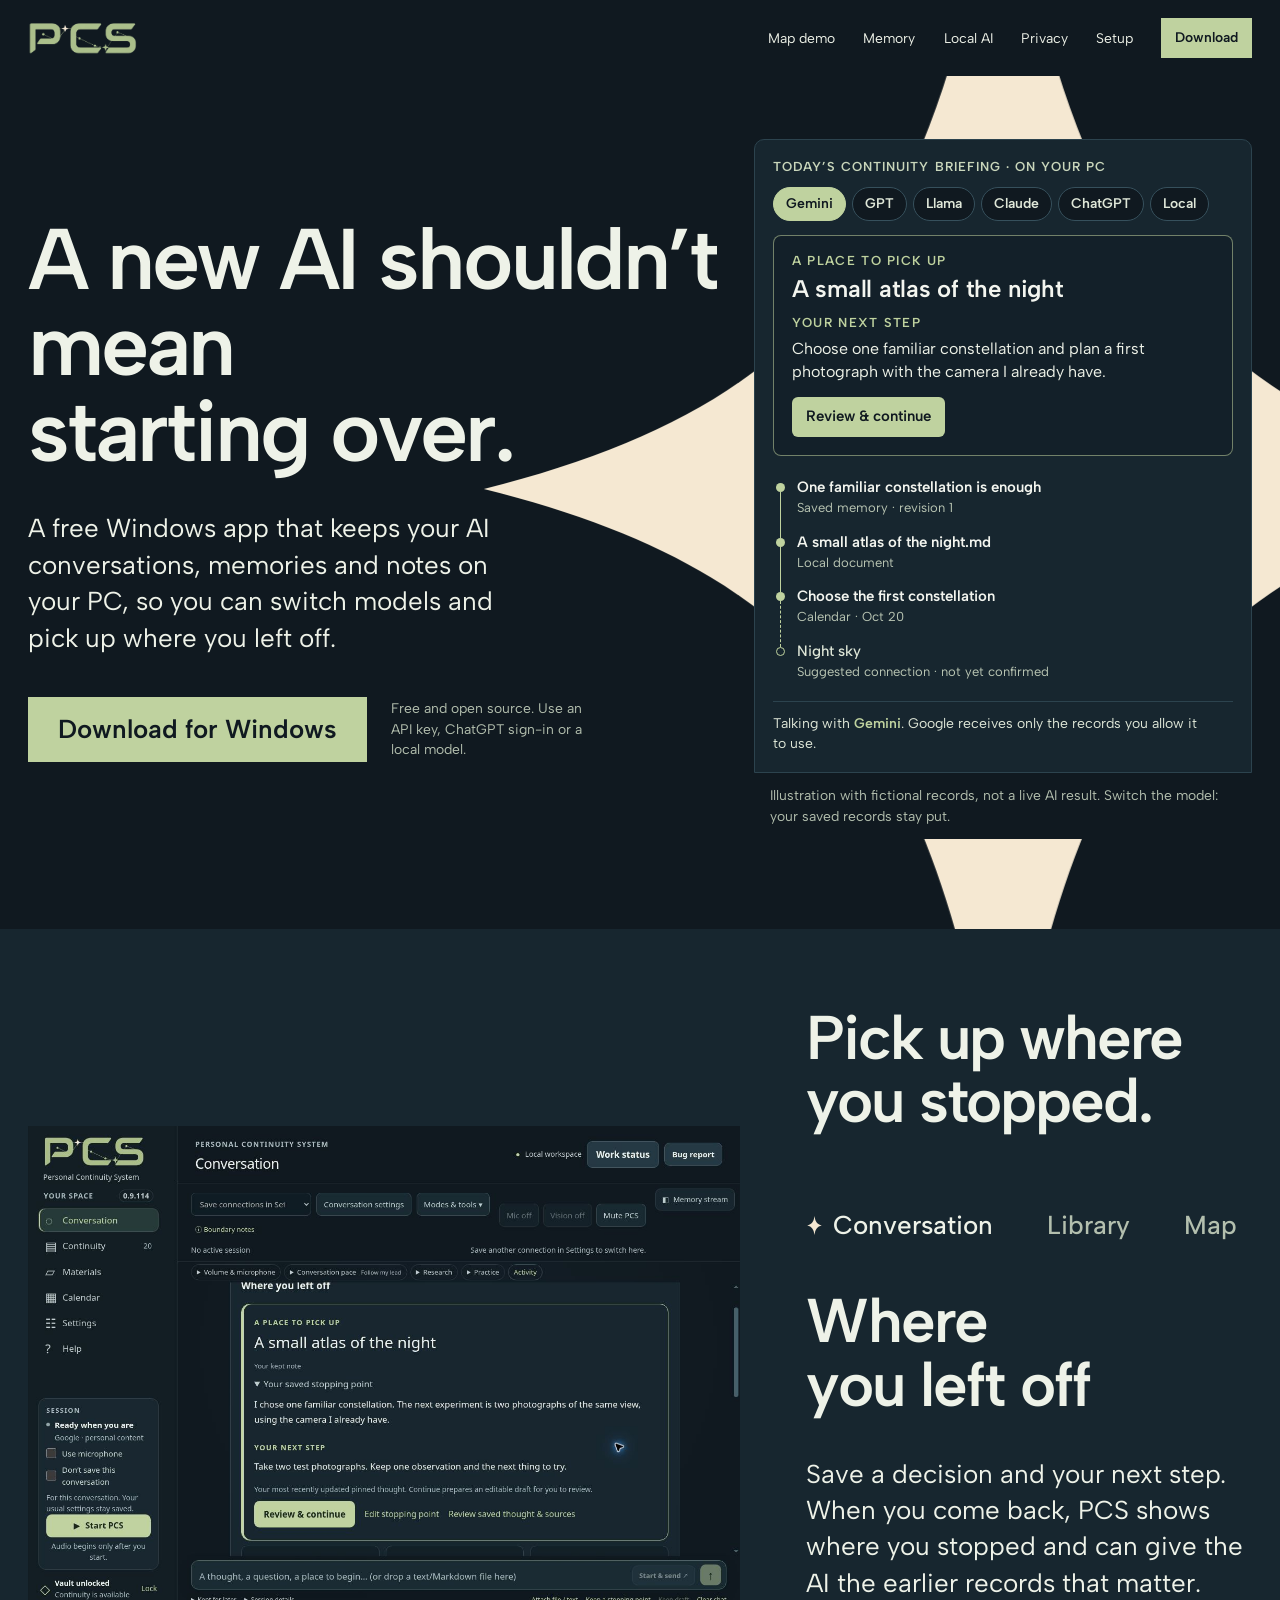
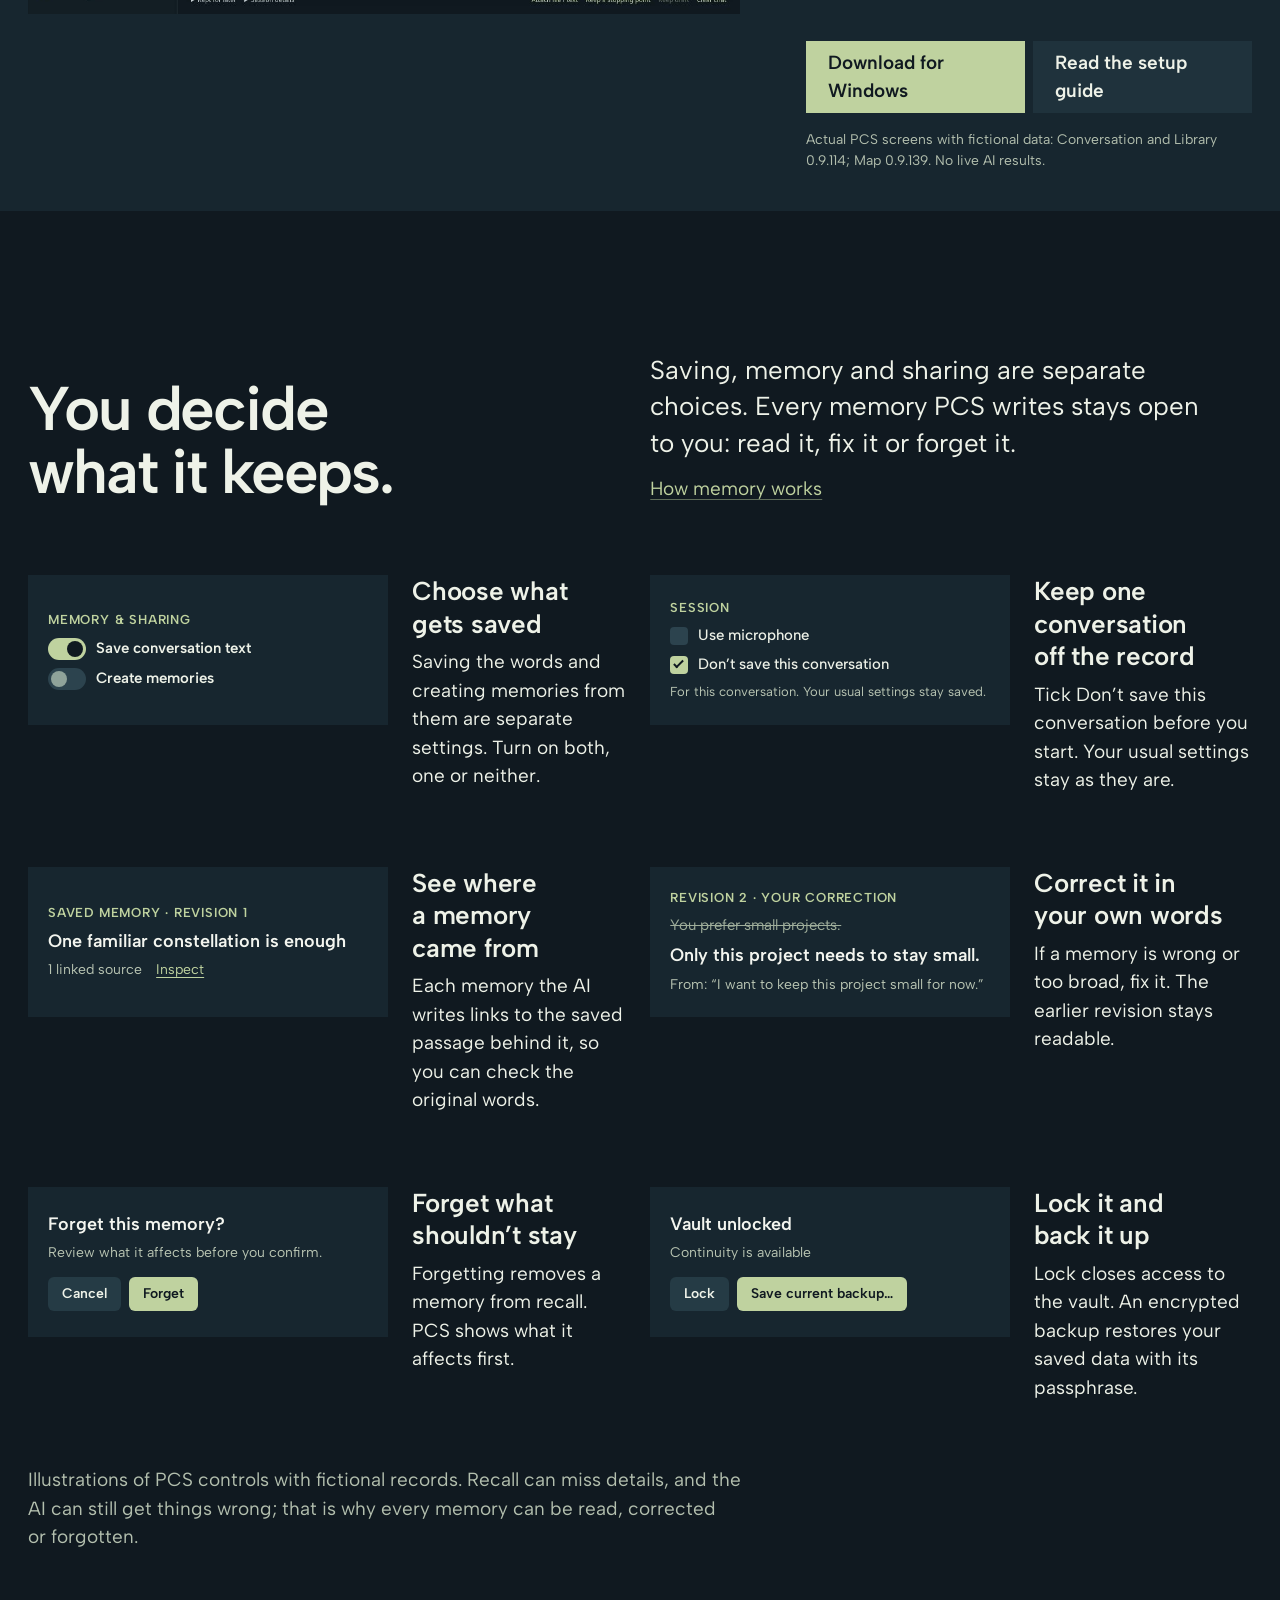
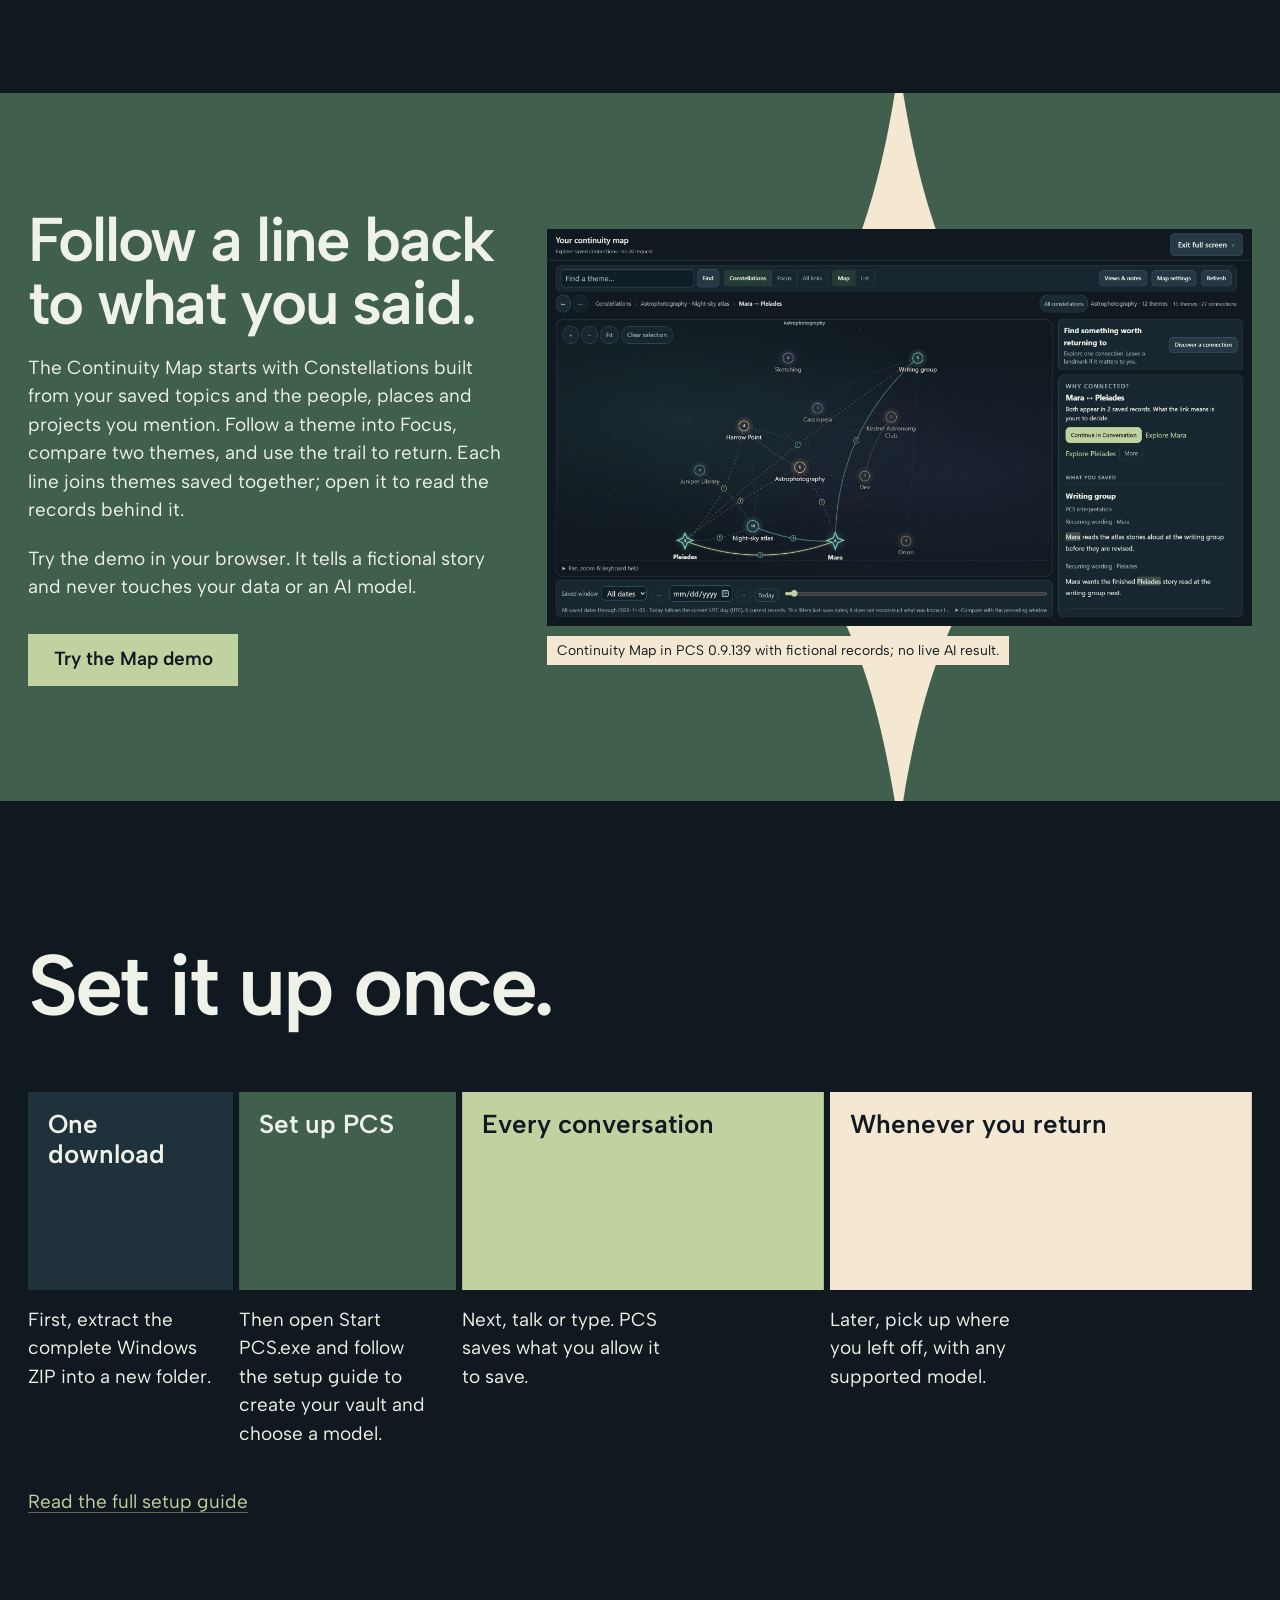
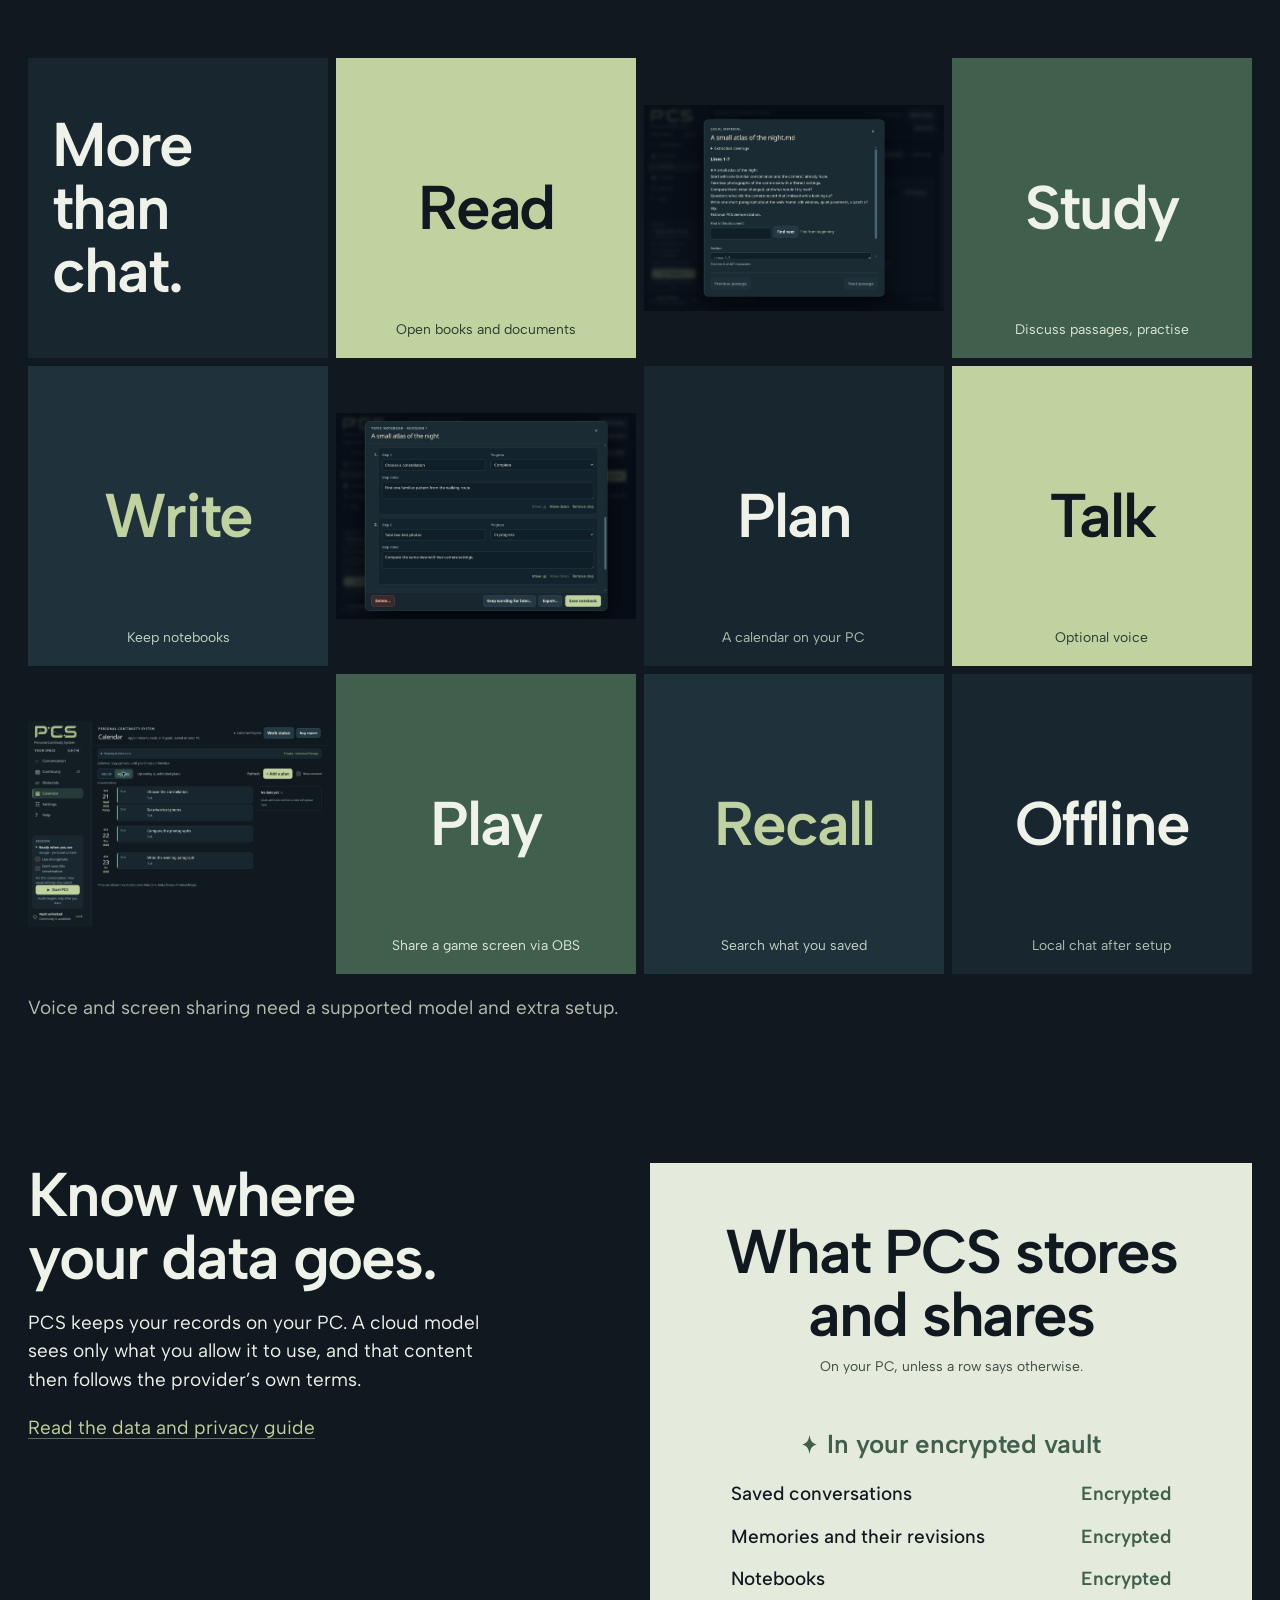
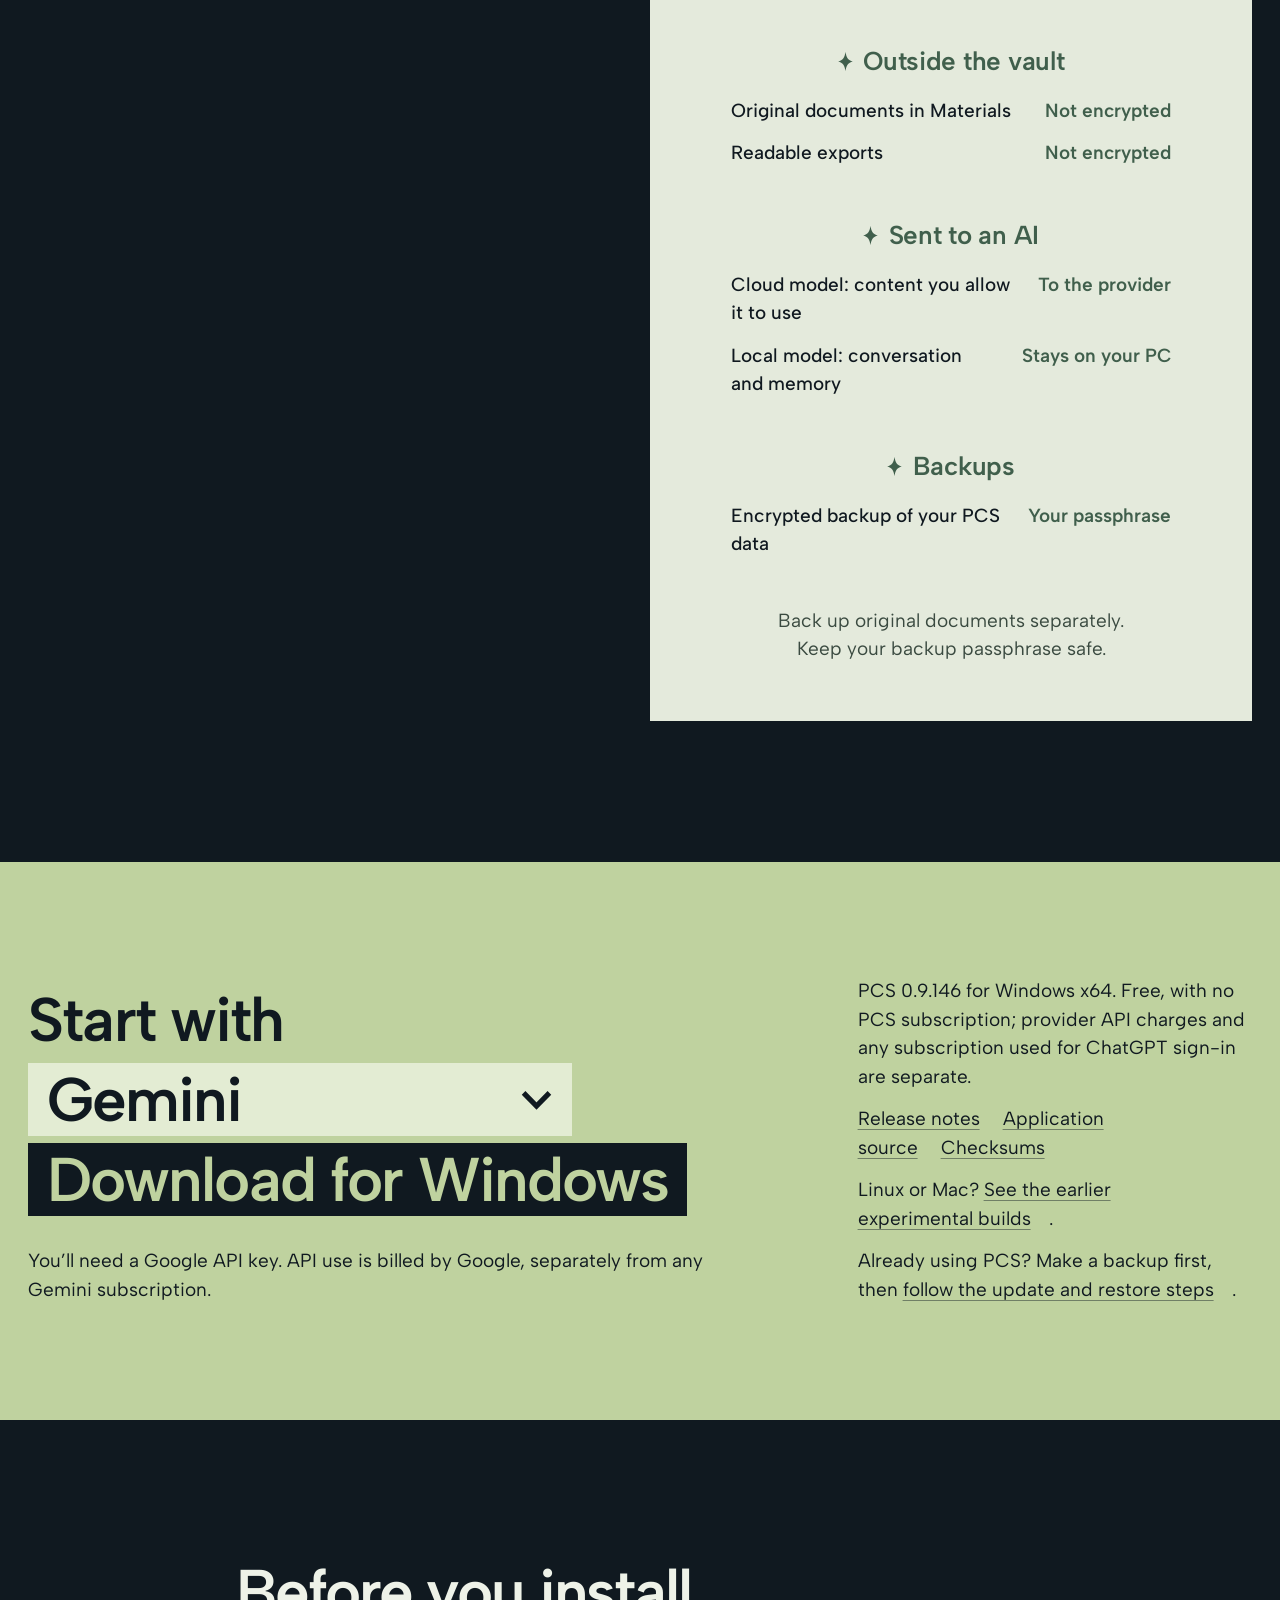
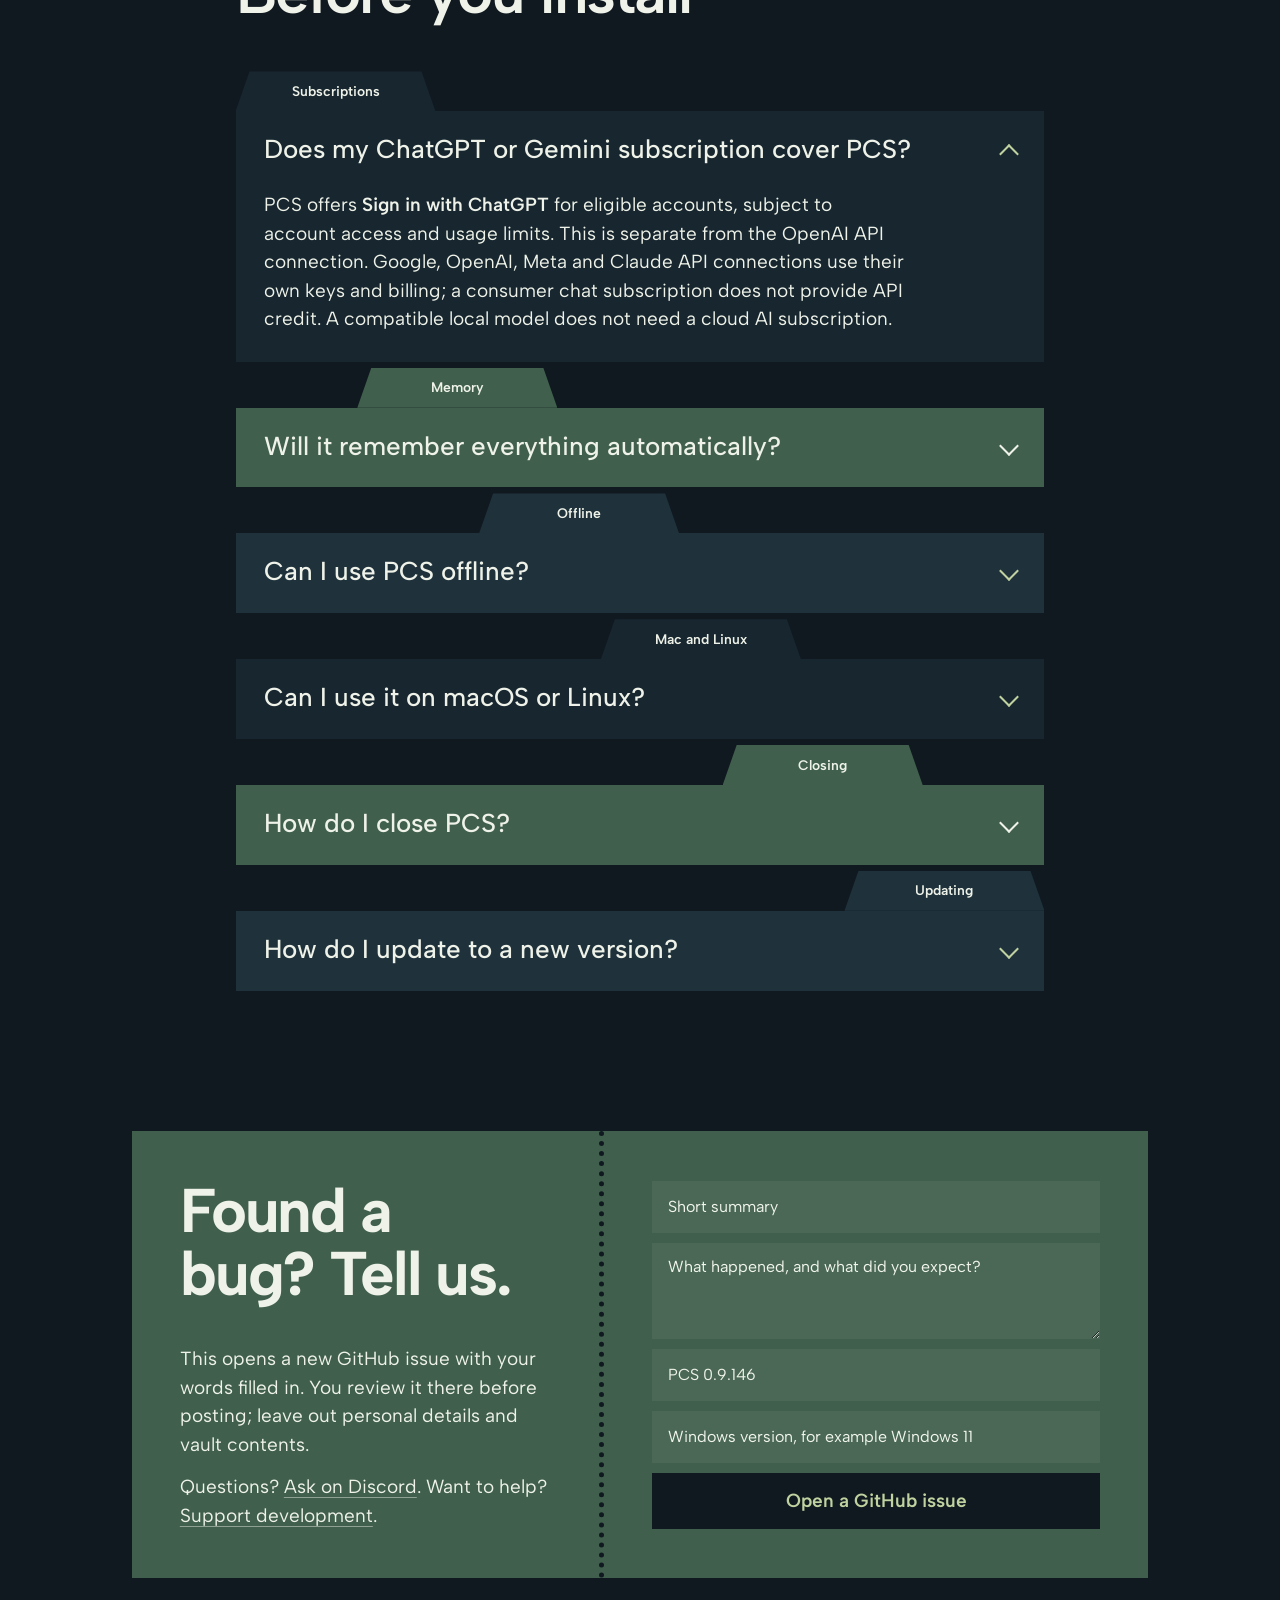
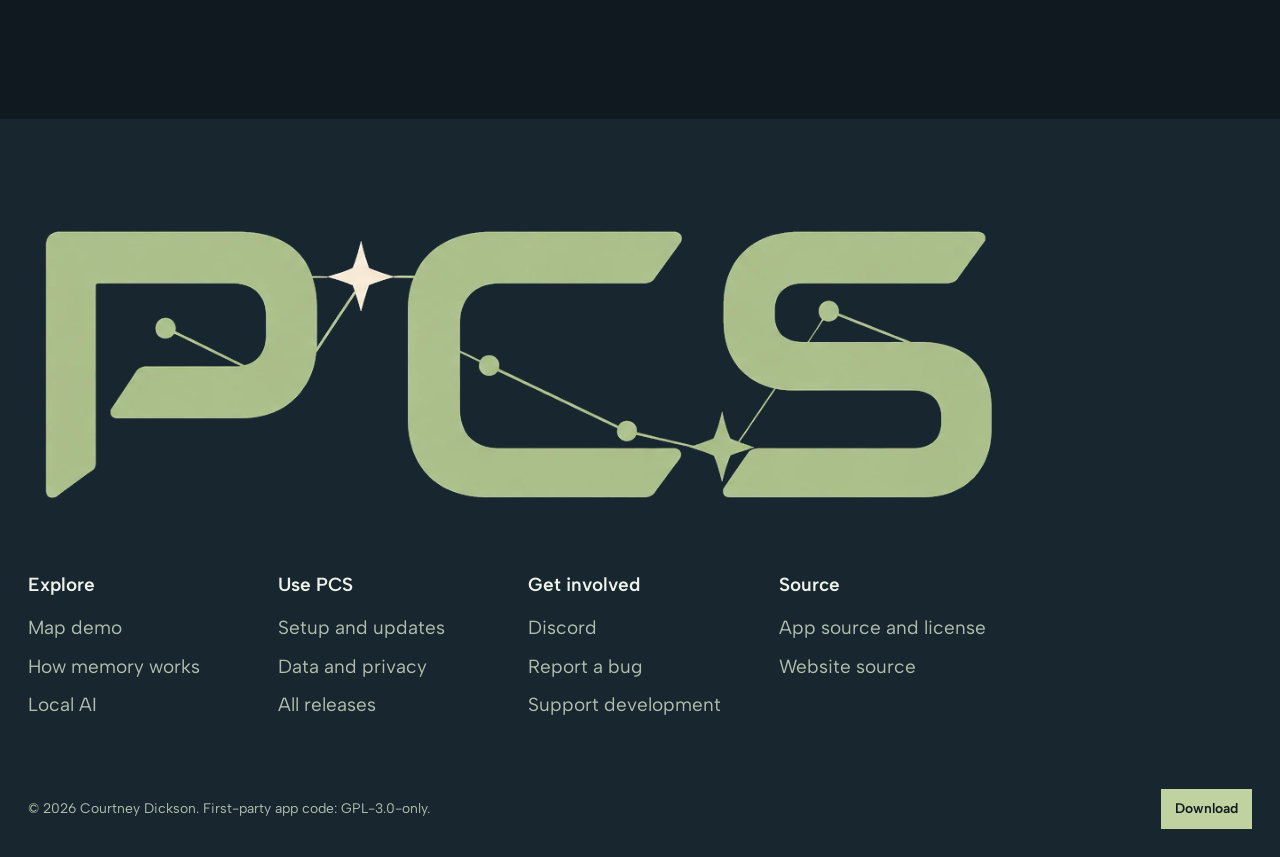
==== commit 94d06f92: "Add files via upload" ====
--- a/index.html
+++ b/index.html
@@ -18,7 +18,7 @@
 <meta property="og:image" content="https://pcs-personalcontinuitysystem.github.io/PCS-site/assets/social-preview-plain.png?v=20261021-sage-r2">
 <meta property="og:image:alt" content="PCS — A new AI shouldn’t mean starting over. Free for Windows.">
 <meta name="twitter:card" content="summary_large_image">
-<script type="application/ld+json">{"@context":"https://schema.org","@type":"SoftwareApplication","name":"PCS — Personal Continuity System","description":"A Windows app for AI conversation, editable memories and notes, with supported cloud and local models.","applicationCategory":"ProductivityApplication","operatingSystem":"Windows x64","softwareVersion":"0.9.139","url":"https://pcs-personalcontinuitysystem.github.io/PCS-site/","downloadUrl":"https://github.com/PCS-PersonalContinuitySystem/PCS/releases/download/v0.9.139/PCS-0.9.139-Windows-x64.zip","offers":{"@type":"Offer","price":"0","priceCurrency":"USD","description":"PCS is free. Cloud provider API charges are separate."}}</script>
+<script type="application/ld+json">{"@context":"https://schema.org","@type":"SoftwareApplication","name":"PCS — Personal Continuity System","description":"A Windows app for AI conversation, editable memories and notes, with supported cloud and local models.","applicationCategory":"ProductivityApplication","operatingSystem":"Windows x64","softwareVersion":"0.9.146","url":"https://pcs-personalcontinuitysystem.github.io/PCS-site/","downloadUrl":"https://github.com/PCS-PersonalContinuitySystem/PCS/releases/download/v0.9.146/PCS-0.9.146-Windows-x64.zip","offers":{"@type":"Offer","price":"0","priceCurrency":"USD","description":"PCS is free. Cloud provider API charges are separate."}}</script>
 <link rel="preload" href="assets/fonts/albert-sans-latin-wght.woff2" as="font" type="font/woff2" crossorigin>
 <link rel="stylesheet" href="assets/atlas.css?v=20261023-0120">
 <script>document.documentElement.classList.add('js')</script>
@@ -49,7 +49,7 @@
     <h1 id="hero-title" class="hero__title"><span class="line"><span data-line style="--i:0">A new AI shouldn’t</span></span> <span class="line"><span data-line style="--i:1">mean starting over.</span></span></h1>
     <p class="hero__lead" data-load style="--d:380ms">A free Windows app that keeps your AI conversations, memories and notes on your PC, so you can switch models and pick up where you left off.</p>
     <div class="hero__action" data-load style="--d:440ms">
-      <a class="button button--large" href="https://github.com/PCS-PersonalContinuitySystem/PCS/releases/download/v0.9.139/PCS-0.9.139-Windows-x64.zip">Download for Windows</a>
+      <a class="button button--large" href="https://github.com/PCS-PersonalContinuitySystem/PCS/releases/download/v0.9.146/PCS-0.9.146-Windows-x64.zip">Download for Windows</a>
       <p class="hero__note">Free and open source. Use an API key, ChatGPT sign-in or a local model.</p>
     </div>
   </div>
@@ -117,7 +117,7 @@
       </div>
     </div>
     <div class="showcase__actions" data-reveal style="--d:210ms">
-      <a class="cell cell--ink" href="https://github.com/PCS-PersonalContinuitySystem/PCS/releases/download/v0.9.139/PCS-0.9.139-Windows-x64.zip">Download for Windows</a>
+      <a class="cell cell--ink" href="https://github.com/PCS-PersonalContinuitySystem/PCS/releases/download/v0.9.146/PCS-0.9.146-Windows-x64.zip">Download for Windows</a>
       <a class="cell" href="getting-started.html">Read the setup guide</a>
     </div>
     <p class="showcase__note">Actual PCS screens with fictional data: Conversation and Library 0.9.114; Map 0.9.139. No live AI results.</p>
@@ -207,7 +207,7 @@
   <h2 id="setup-title" class="display-title" data-reveal>Set it up once.</h2>
   <ol class="stages__bar" data-ui>
     <li class="stage stage--1" data-grow style="--d:0ms"><div class="stage__block"><span class="stage__time">One download</span></div><p class="stage__clause">First, extract the complete Windows ZIP into a new folder.</p></li>
-    <li class="stage stage--2" data-grow style="--d:70ms"><div class="stage__block"><span class="stage__time">Set up PCS</span></div><p class="stage__clause">Then open Start PCS.exe and follow four short steps to create your vault and choose a model.</p></li>
+    <li class="stage stage--2" data-grow style="--d:70ms"><div class="stage__block"><span class="stage__time">Set up PCS</span></div><p class="stage__clause">Then open Start PCS.exe and follow the setup guide to create your vault and choose a model.</p></li>
     <li class="stage stage--3" data-grow style="--d:140ms"><div class="stage__block"><span class="stage__time">Every conversation</span></div><p class="stage__clause">Next, talk or type. PCS saves what you allow it to save.</p></li>
     <li class="stage stage--4" data-grow style="--d:210ms"><div class="stage__block"><span class="stage__time">Whenever you return</span></div><p class="stage__clause">Later, pick up where you left off, with any supported model.</p></li>
   </ol>
@@ -282,12 +282,12 @@
       <option value="claude">Claude API</option>
       <option value="chatgpt">ChatGPT sign-in</option>
       <option value="local">a local model</option>
-    </select></span> <a class="download__go" href="https://github.com/PCS-PersonalContinuitySystem/PCS/releases/download/v0.9.139/PCS-0.9.139-Windows-x64.zip">Download for Windows</a></h2>
+    </select></span> <a class="download__go" href="https://github.com/PCS-PersonalContinuitySystem/PCS/releases/download/v0.9.146/PCS-0.9.146-Windows-x64.zip">Download for Windows</a></h2>
     <p class="download__need" id="model-need" aria-live="polite">You’ll need a Google API key. API use is billed by Google, separately from any Gemini subscription.</p>
   </div>
   <div class="download__details">
-    <p>PCS 0.9.139 for Windows x64. Free, with no PCS subscription; provider API charges and any subscription used for ChatGPT sign-in are separate.</p>
-    <p><a class="text-link" href="https://github.com/PCS-PersonalContinuitySystem/PCS/releases/tag/v0.9.139">Release notes</a> <a class="text-link" href="https://github.com/PCS-PersonalContinuitySystem/PCS/releases/download/v0.9.139/PCS-0.9.139-Source.zip">Application source</a> <a class="text-link" href="https://github.com/PCS-PersonalContinuitySystem/PCS/releases/download/v0.9.139/PCS-0.9.139-SHA256SUMS.txt">Checksums</a></p>
+    <p>PCS 0.9.146 for Windows x64. Free, with no PCS subscription; provider API charges and any subscription used for ChatGPT sign-in are separate.</p>
+    <p><a class="text-link" href="https://github.com/PCS-PersonalContinuitySystem/PCS/releases/tag/v0.9.146">Release notes</a> <a class="text-link" href="https://github.com/PCS-PersonalContinuitySystem/PCS/releases/download/v0.9.146/PCS-0.9.146-Source.zip">Application source</a> <a class="text-link" href="https://github.com/PCS-PersonalContinuitySystem/PCS/releases/download/v0.9.146/PCS-0.9.146-SHA256SUMS.txt">Checksums</a></p>
     <p>Linux or Mac? <a class="text-link" href="local-ai.html#previews">See the earlier experimental builds</a>.</p>
     <p>Already using PCS? Make a backup first, then <a class="text-link" href="getting-started.html#upgrade">follow the update and restore steps</a>.</p>
   </div>
@@ -318,7 +318,7 @@
     </div>
     <div class="card card--3">
       <h3 class="card__head"><button type="button" class="card__toggle" aria-expanded="false" aria-controls="faq-6"><span class="card__tab">Updating</span><span class="card__q">How do I update to a new version?</span></button></h3>
-      <div class="card__panel" id="faq-6"><div><p>Make an encrypted backup first, then extract the new version into a new folder and restore. <a class="text-link" href="getting-started.html#upgrade">Follow the update and restore steps</a>.</p></div></div>
+      <div class="card__panel" id="faq-6"><div><p>Quit PCS and back up your data folder, then extract the new version into a fresh folder. <a class="text-link" href="getting-started.html#upgrade">Follow the update and restore steps</a>.</p></div></div>
     </div>
   </div>
 </section>
@@ -338,7 +338,7 @@
       <label class="visually-hidden" for="bug-body">What happened, and what did you expect?</label>
       <textarea id="bug-body" name="body" rows="3" placeholder="What happened, and what did you expect?" required></textarea>
       <label class="visually-hidden" for="bug-version">PCS version</label>
-      <input id="bug-version" type="text" value="PCS 0.9.139" autocomplete="off">
+      <input id="bug-version" type="text" value="PCS 0.9.146" autocomplete="off">
       <label class="visually-hidden" for="bug-windows">Windows version</label>
       <input id="bug-windows" type="text" placeholder="Windows version, for example Windows 11" autocomplete="off">
       <button class="coupon__submit" type="submit">Open a GitHub issue</button>
@@ -354,7 +354,7 @@
     <div><h2>Explore</h2><a href="continuity-map.html">Map demo</a><a href="memory-control.html">How memory works</a><a href="local-ai.html">Local AI</a></div>
     <div><h2>Use PCS</h2><a href="getting-started.html">Setup and updates</a><a href="data-and-privacy.html">Data and privacy</a><a href="https://github.com/PCS-PersonalContinuitySystem/PCS/releases">All releases</a></div>
     <div><h2>Get involved</h2><a href="https://discord.com/invite/2ssCQhNgAN">Discord</a><a href="https://github.com/PCS-PersonalContinuitySystem/PCS/issues">Report a bug</a><a href="https://ko-fi.com/pcssupport">Support development</a></div>
-    <div><h2>Source</h2><a href="https://github.com/PCS-PersonalContinuitySystem/PCS/releases/download/v0.9.139/PCS-0.9.139-Source.zip">App source and license</a><a href="https://github.com/PCS-PersonalContinuitySystem/PCS-site">Website source</a></div>
+    <div><h2>Source</h2><a href="https://github.com/PCS-PersonalContinuitySystem/PCS/releases/download/v0.9.146/PCS-0.9.146-Source.zip">App source and license</a><a href="https://github.com/PCS-PersonalContinuitySystem/PCS-site">Website source</a></div>
   </div>
   <div class="footer__last">
     <p>© 2026 Courtney Dickson. First-party app code: GPL-3.0-only.</p>
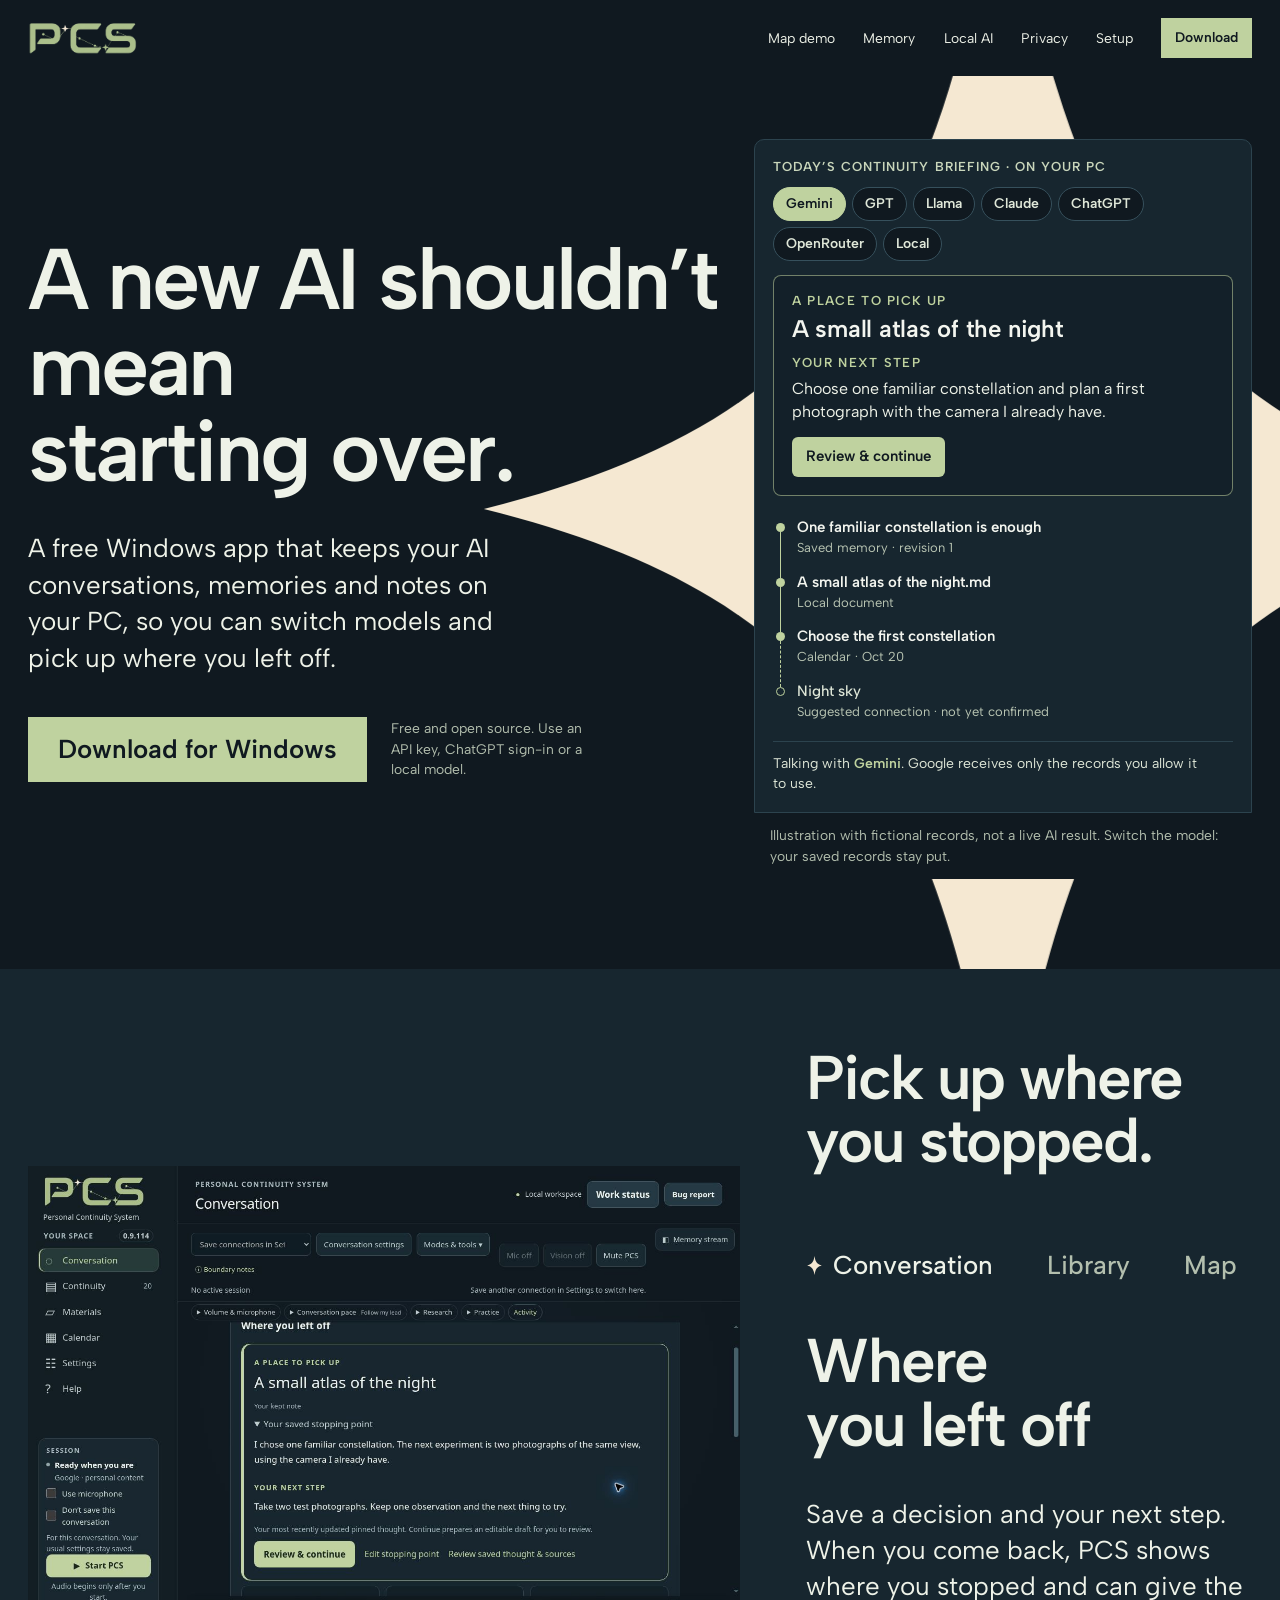
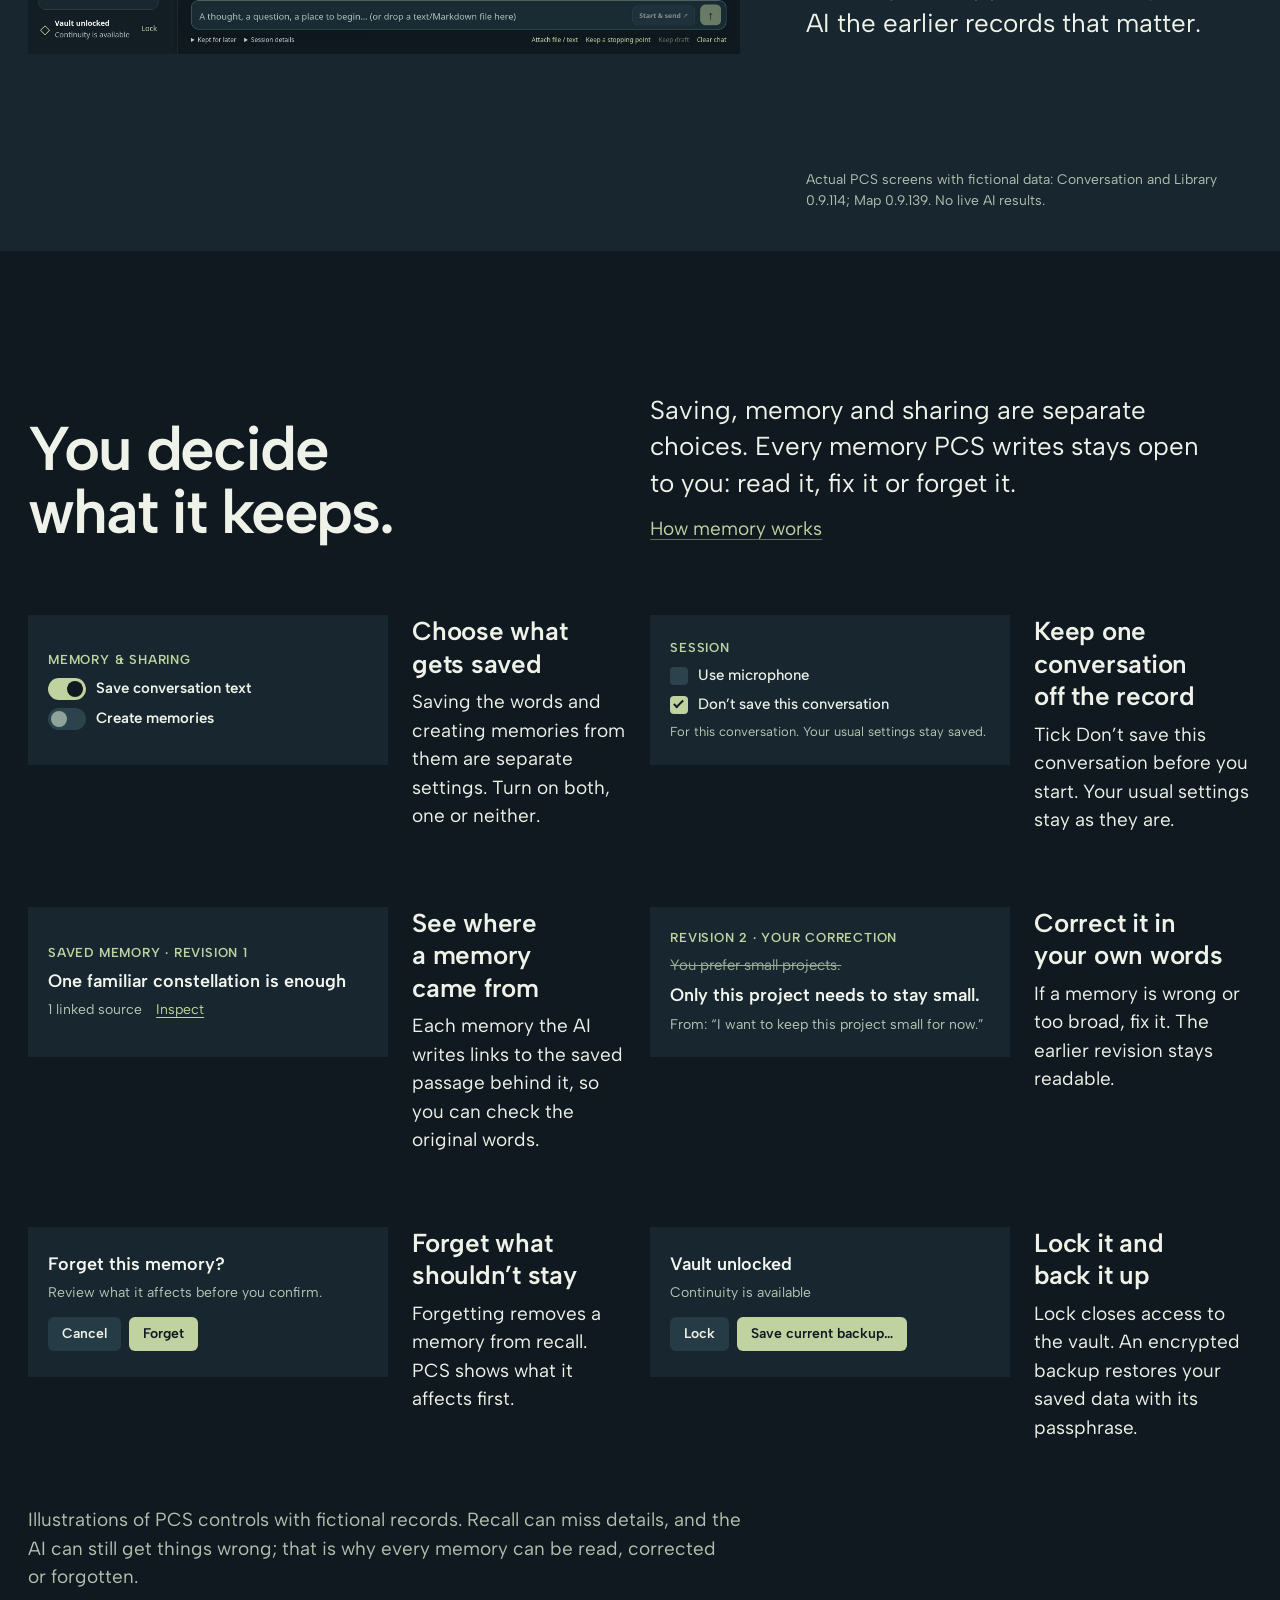
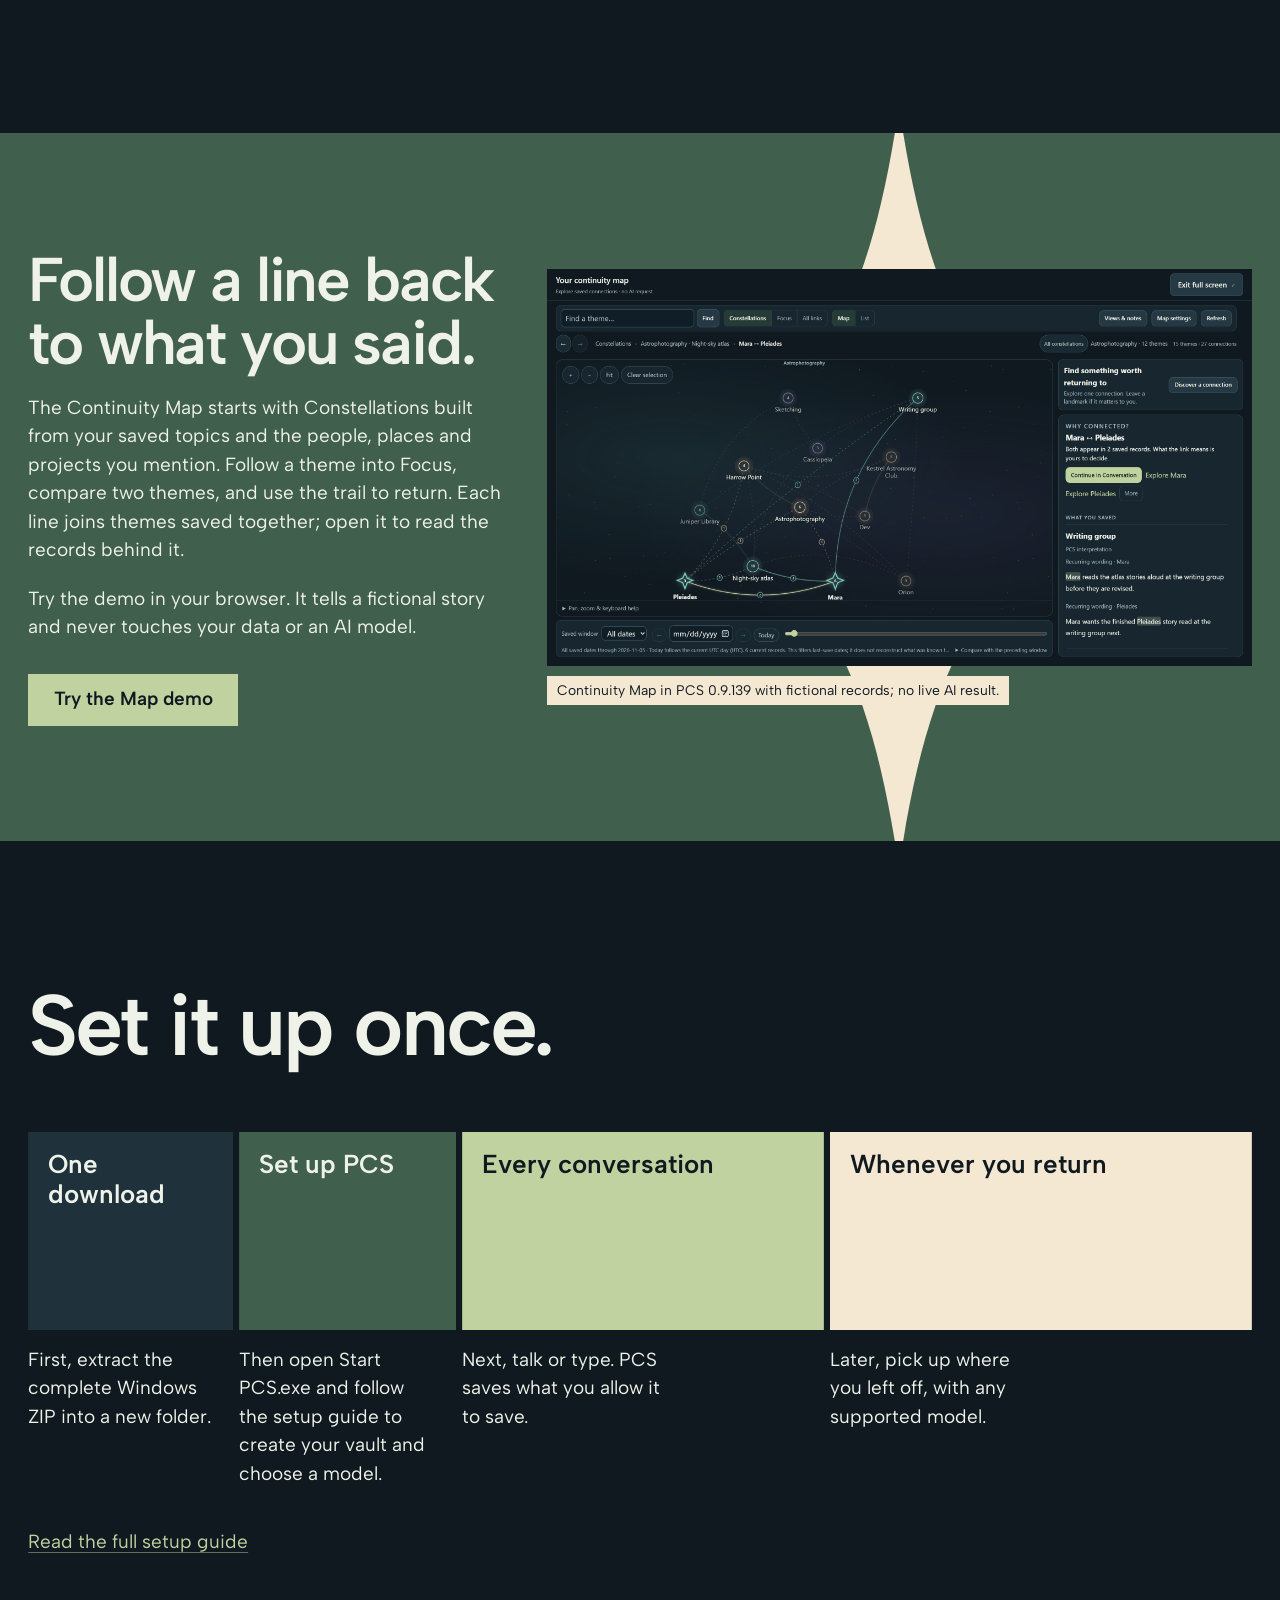
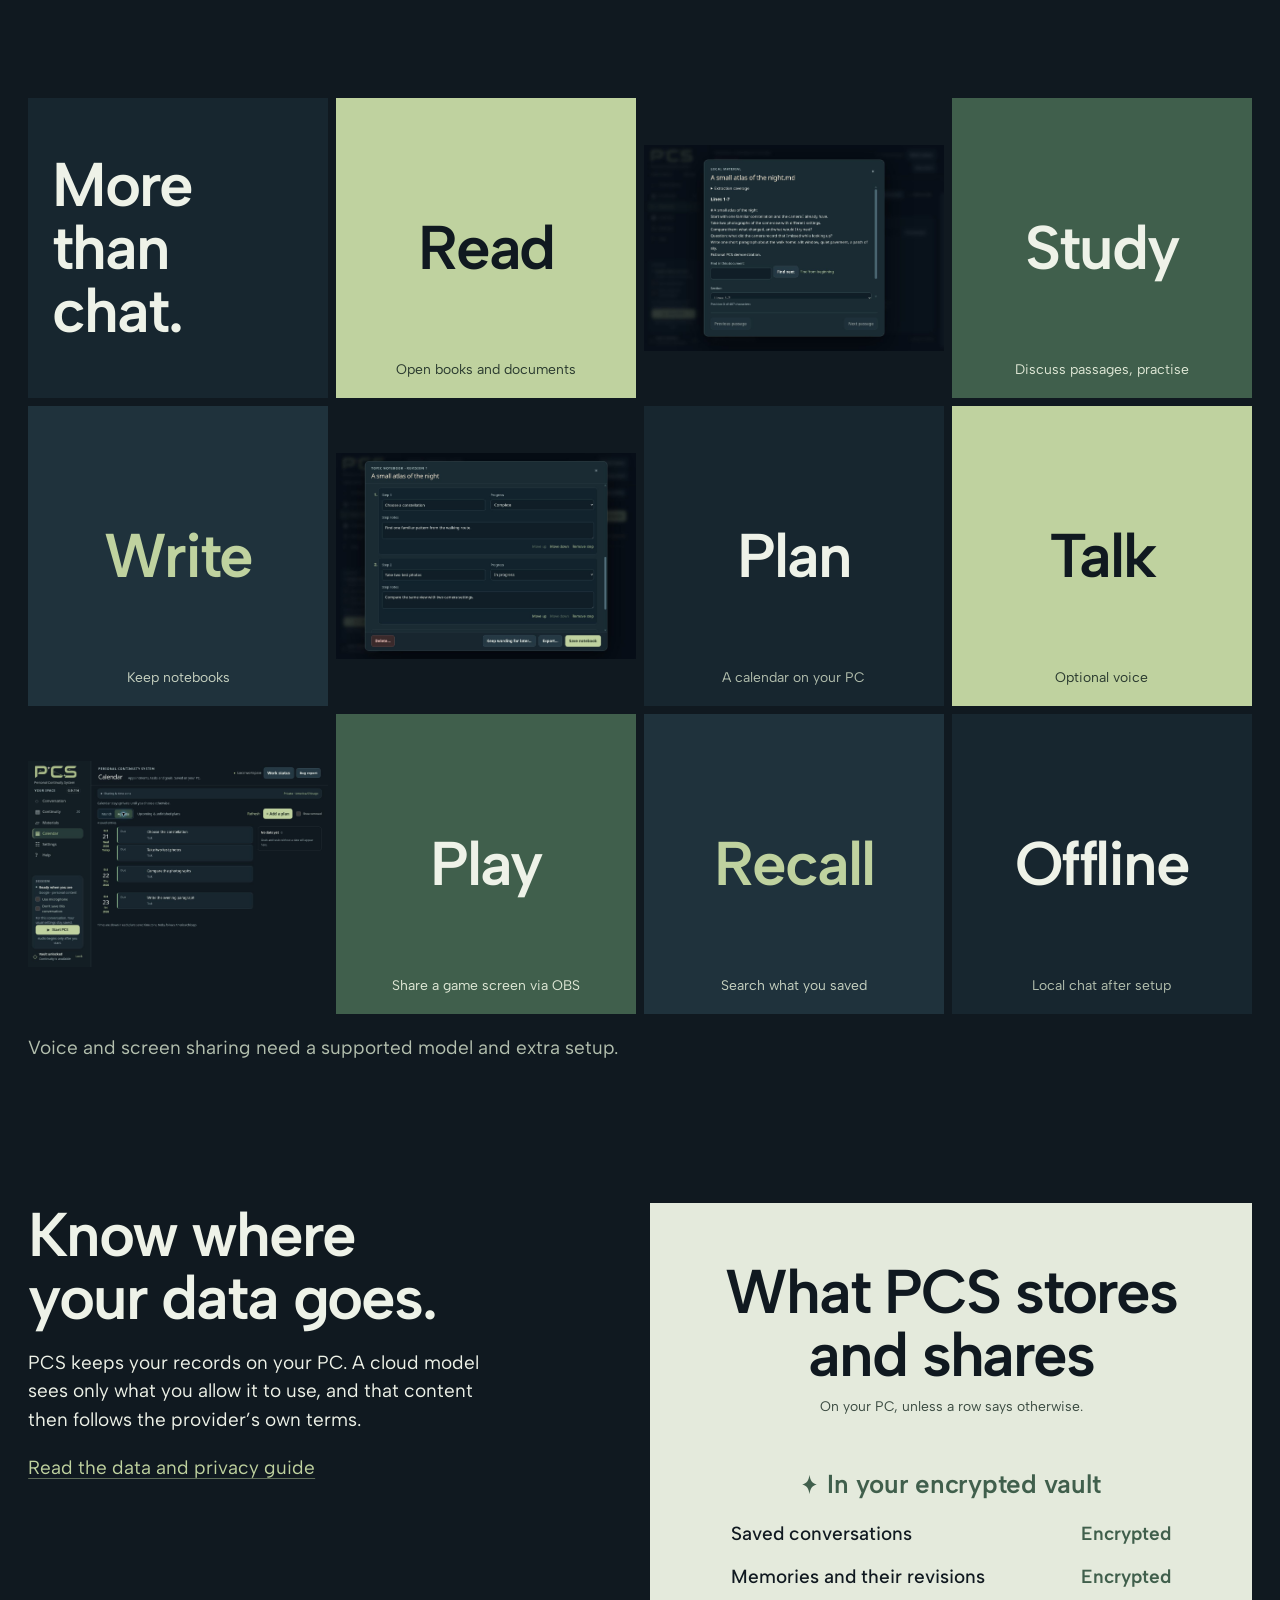
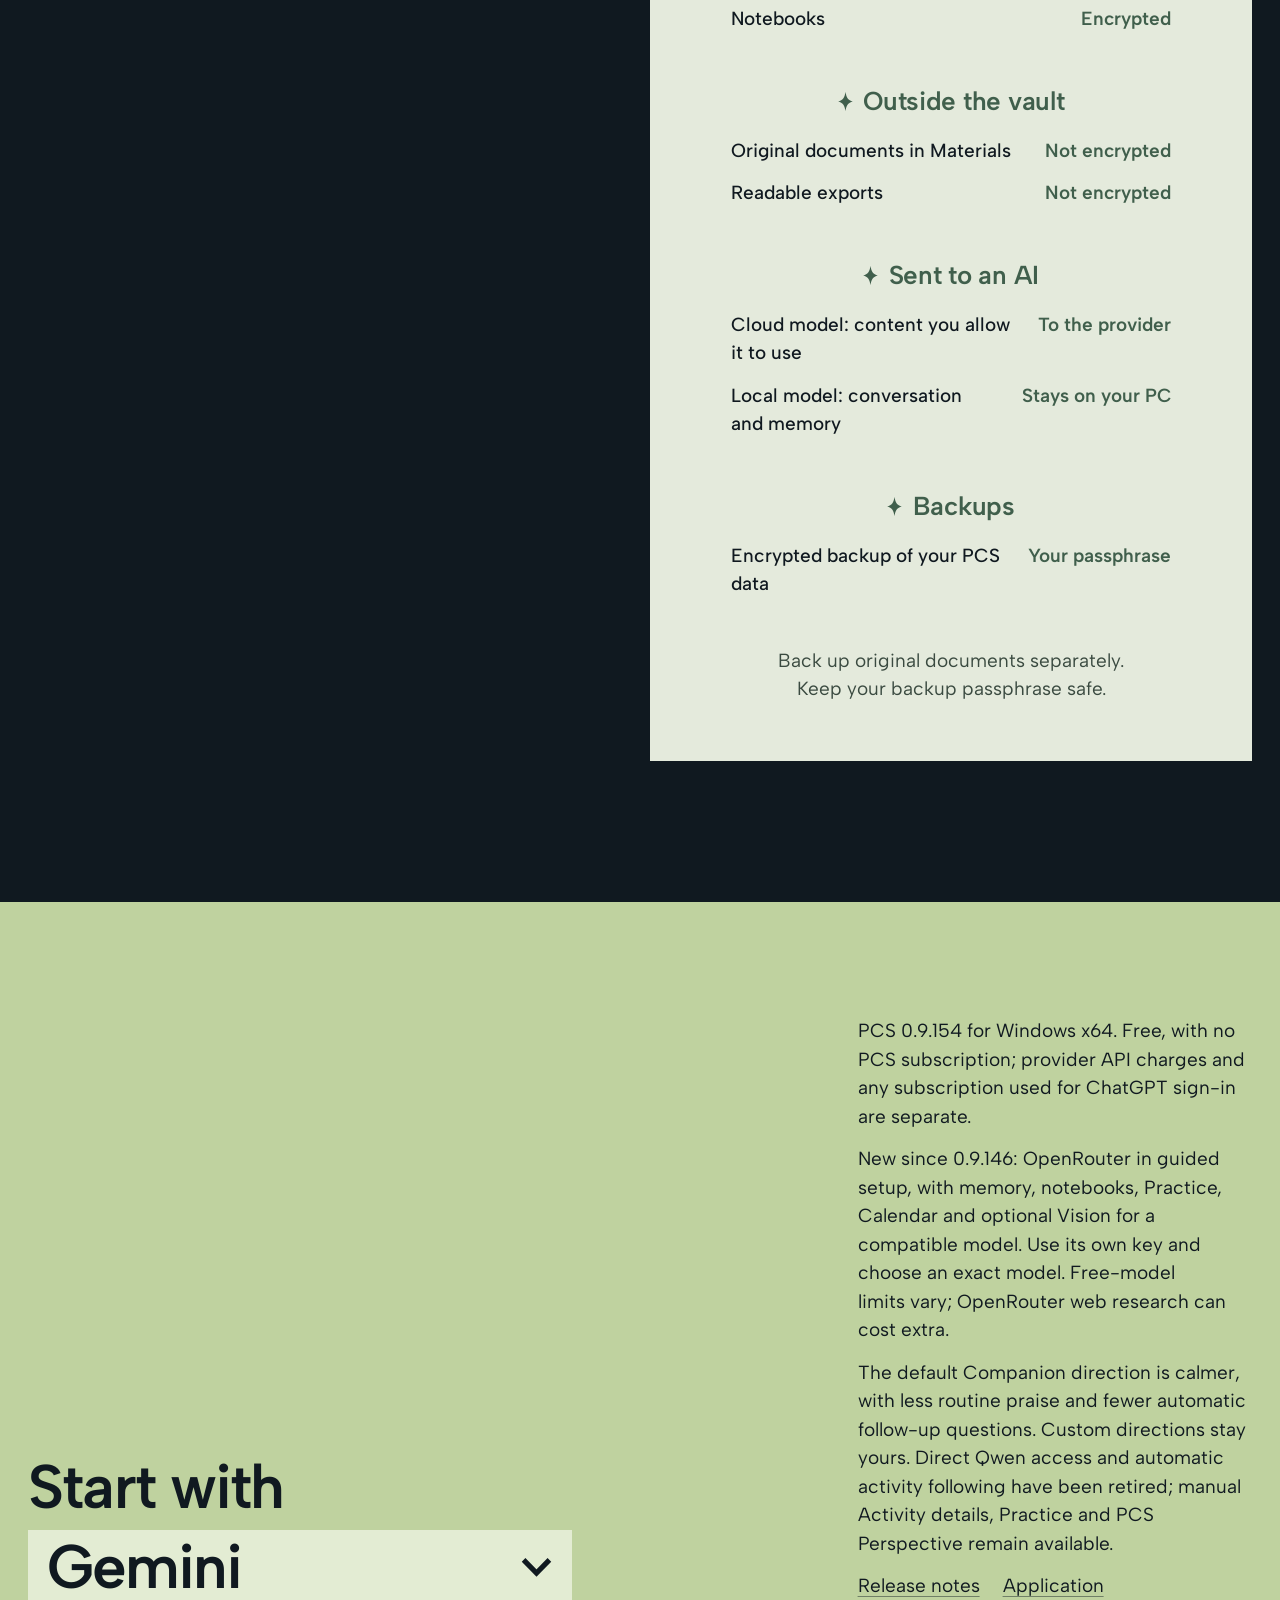
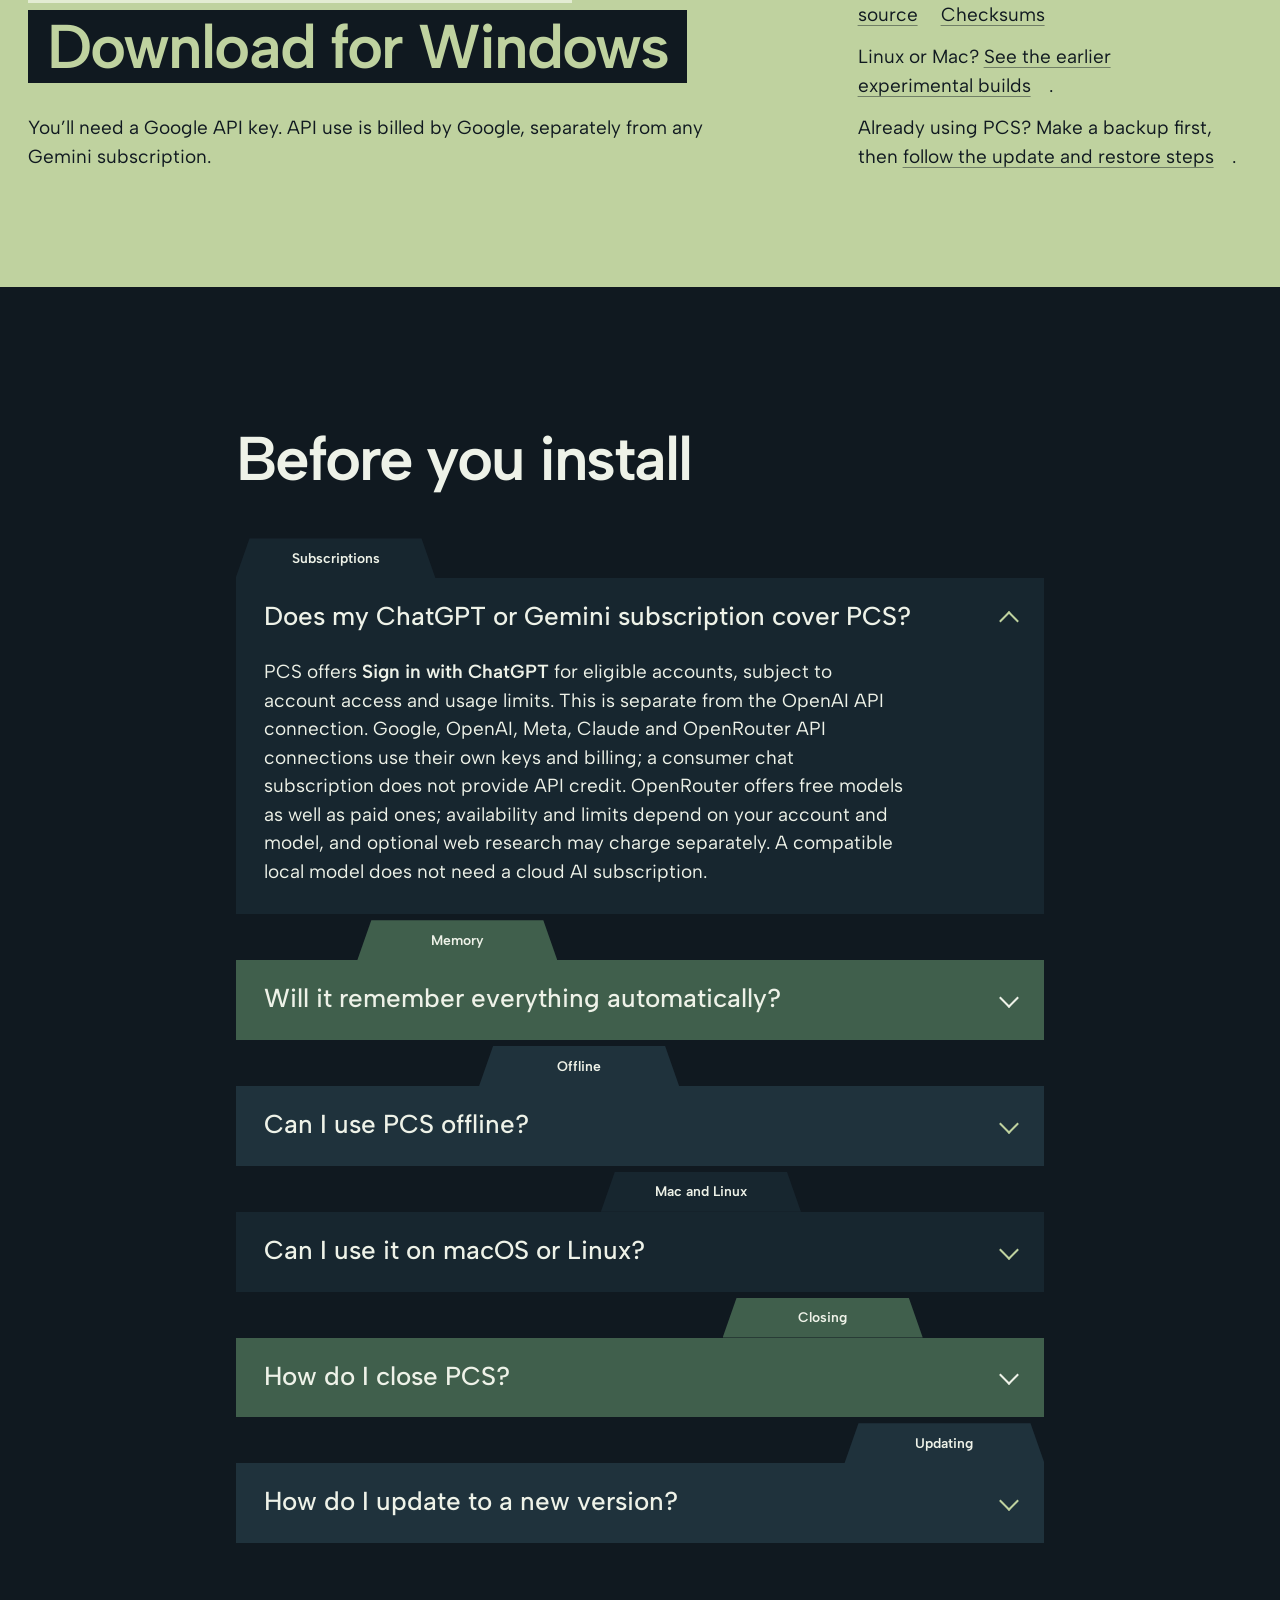
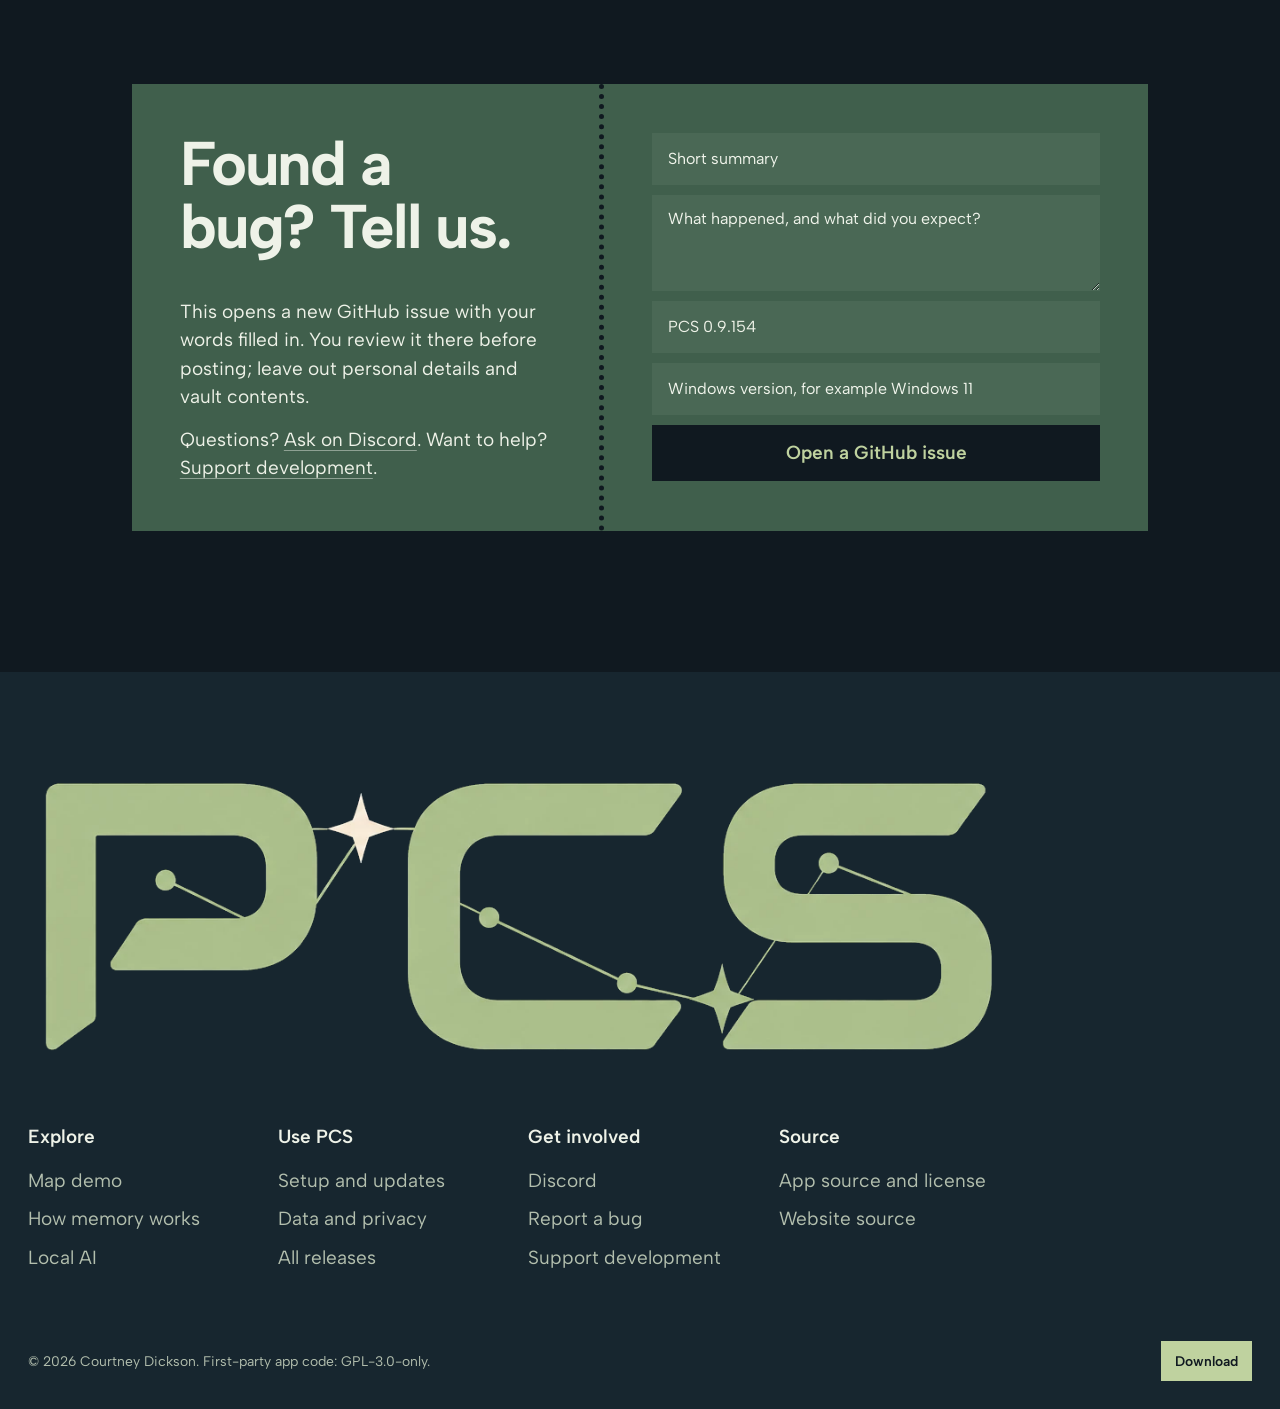
==== commit 714e3d4b: "Add files via upload" ====
--- a/index.html
+++ b/index.html
@@ -1,370 +1,374 @@
-<!doctype html>
-<html lang="en">
-<head>
-<meta charset="utf-8">
-<meta name="viewport" content="width=device-width, initial-scale=1">
-<meta name="google-site-verification" content="6NWIJVmCutWHTmAyb6aJOBqdjvyPZ-OksbsmbOu0a30">
-<title>PCS - A new AI shouldn’t mean starting over</title>
-<meta name="description" content="PCS is a free Windows app that keeps your AI conversations, memories and notes on your PC, so you can switch models and pick up where you left off.">
-<meta name="theme-color" content="#101920">
-<meta name="color-scheme" content="dark">
-<link rel="canonical" href="https://pcs-personalcontinuitysystem.github.io/PCS-site/">
-<link rel="icon" type="image/svg+xml" href="assets/pcs-star.svg">
-<meta property="og:type" content="website">
-<meta property="og:site_name" content="PCS">
-<meta property="og:title" content="PCS — A new AI shouldn’t mean starting over">
-<meta property="og:description" content="A free Windows app that keeps your AI conversations, memories and notes together. Use your saved records again, even when you change models.">
-<meta property="og:url" content="https://pcs-personalcontinuitysystem.github.io/PCS-site/">
-<meta property="og:image" content="https://pcs-personalcontinuitysystem.github.io/PCS-site/assets/social-preview-plain.png?v=20261021-sage-r2">
-<meta property="og:image:alt" content="PCS — A new AI shouldn’t mean starting over. Free for Windows.">
-<meta name="twitter:card" content="summary_large_image">
-<script type="application/ld+json">{"@context":"https://schema.org","@type":"SoftwareApplication","name":"PCS — Personal Continuity System","description":"A Windows app for AI conversation, editable memories and notes, with supported cloud and local models.","applicationCategory":"ProductivityApplication","operatingSystem":"Windows x64","softwareVersion":"0.9.146","url":"https://pcs-personalcontinuitysystem.github.io/PCS-site/","downloadUrl":"https://github.com/PCS-PersonalContinuitySystem/PCS/releases/download/v0.9.146/PCS-0.9.146-Windows-x64.zip","offers":{"@type":"Offer","price":"0","priceCurrency":"USD","description":"PCS is free. Cloud provider API charges are separate."}}</script>
-<link rel="preload" href="assets/fonts/albert-sans-latin-wght.woff2" as="font" type="font/woff2" crossorigin>
-<link rel="stylesheet" href="assets/atlas.css?v=20261023-0120">
-<script>document.documentElement.classList.add('js')</script>
-<script defer src="assets/atlas.js?v=20261105-0139"></script>
-</head>
-<body>
-<a class="skip-link" href="#main">Skip to content</a>
-
-<header class="masthead">
-  <div class="masthead__inner">
-    <a class="masthead__brand" href="index.html"><img src="assets/pcs-wordmark-clear.webp" width="1110" height="345" alt="PCS home"></a>
-    <button class="masthead__toggle" type="button" aria-expanded="false" aria-controls="site-nav">Menu</button>
-    <nav class="masthead__nav" id="site-nav" aria-label="Main">
-      <a href="continuity-map.html">Map demo</a>
-      <a href="memory-control.html">Memory</a>
-      <a href="local-ai.html">Local AI</a>
-      <a href="data-and-privacy.html">Privacy</a>
-      <a href="getting-started.html">Setup</a>
-      <a class="button button--small" href="#download">Download</a>
-    </nav>
-  </div>
-</header>
-
-<main id="main">
-
-<section class="hero" aria-labelledby="hero-title">
-  <div class="hero__copy">
-    <h1 id="hero-title" class="hero__title"><span class="line"><span data-line style="--i:0">A new AI shouldn’t</span></span> <span class="line"><span data-line style="--i:1">mean starting over.</span></span></h1>
-    <p class="hero__lead" data-load style="--d:380ms">A free Windows app that keeps your AI conversations, memories and notes on your PC, so you can switch models and pick up where you left off.</p>
-    <div class="hero__action" data-load style="--d:440ms">
-      <a class="button button--large" href="https://github.com/PCS-PersonalContinuitySystem/PCS/releases/download/v0.9.146/PCS-0.9.146-Windows-x64.zip">Download for Windows</a>
-      <p class="hero__note">Free and open source. Use an API key, ChatGPT sign-in or a local model.</p>
-    </div>
-  </div>
-
-  <figure class="hero__demo">
-    <svg class="hero__star" viewBox="0 0 200 260" aria-hidden="true" focusable="false"><path d="M100 0C112 83 136 114 200 130 136 146 112 177 100 260 88 177 64 146 0 130 64 114 88 83 100 0Z"/></svg>
-    <div class="app" data-ui data-load style="--d:520ms">
-      <div class="app__top">
-        <p class="app__crumb">Today’s continuity briefing · On your PC</p>
-        <div class="app__models" role="group" aria-label="Model in this illustration">
-          <button type="button" data-model="gemini" aria-pressed="true">Gemini</button>
-          <button type="button" data-model="gpt" aria-pressed="false">GPT</button>
-          <button type="button" data-model="llama" aria-pressed="false">Llama</button>
-          <button type="button" data-model="claude" aria-pressed="false">Claude</button>
-          <button type="button" data-model="chatgpt" aria-pressed="false">ChatGPT</button>
-          <button type="button" data-model="local" aria-pressed="false">Local</button>
-        </div>
-      </div>
-      <div class="app__card">
-        <p class="app__kicker">A place to pick up</p>
-        <p class="app__title">A small atlas of the night</p>
-        <p class="app__kicker">Your next step</p>
-        <p class="app__step">Choose one familiar constellation and plan a first photograph with the camera I already have.</p>
-        <span class="app__button" aria-hidden="true">Review &amp; continue</span>
-      </div>
-      <ul class="app__records" aria-label="Saved records in this illustration">
-        <li><span class="app__record">One familiar constellation is enough</span><span class="app__type">Saved memory · revision 1</span></li>
-        <li><span class="app__record">A small atlas of the night.md</span><span class="app__type">Local document</span></li>
-        <li><span class="app__record">Choose the first constellation</span><span class="app__type">Calendar · Oct 20</span></li>
-        <li class="is-suggested"><span class="app__record">Night sky</span><span class="app__type">Suggested connection · not yet confirmed</span></li>
-      </ul>
-      <p class="app__status" aria-live="polite"><span class="app__flap">Talking with <strong data-model-name>Gemini</strong>.</span> <span class="app__flap" data-model-dest>Google receives only the records you allow it to use.</span></p>
-    </div>
-    <figcaption data-load style="--d:560ms">Illustration with fictional records, not a live AI result. Switch the model: your saved records stay put.</figcaption>
-  </figure>
-</section>
-
-<section class="showcase" id="pick-up" aria-labelledby="pick-up-title">
-  <div class="showcase__plate" data-reveal>
-    <button class="showcase__zoom" type="button" data-enlarge="screenshots/refresh-0114/conversation-full.jpg" aria-label="Enlarge the Conversation screenshot">
-      <img width="1363" height="936" class="is-active" data-plate="conversation" src="screenshots/refresh-0114/conversation.jpg" loading="lazy" alt="PCS Conversation showing a fictional saved stopping point, the next photography step, and Review & continue.">
-      <img width="1363" height="936" data-plate="library" src="screenshots/refresh-0114/library.jpg" loading="lazy" alt="PCS Library source inspector showing a fictional typed user passage, its source revision, and the exact original wording.">
-      <img width="2560" height="1440" data-plate="map" src="screenshots/pcs-map-0139.jpg" loading="lazy" alt="PCS 0.9.139 Map in full screen: a fictional night-sky project, the connection between Mara and the Pleiades, and the saved records behind it.">
-    </button>
-  </div>
-  <div class="showcase__text">
-    <h2 id="pick-up-title" class="section-title" data-reveal>Pick up where you stopped.</h2>
-    <div class="showcase__tabs" role="tablist" aria-label="Parts of PCS" data-reveal style="--d:70ms">
-      <button type="button" role="tab" id="tab-conversation" aria-controls="panel-conversation" aria-selected="true" data-tab="conversation">Conversation</button>
-      <button type="button" role="tab" id="tab-library" aria-controls="panel-library" aria-selected="false" tabindex="-1" data-tab="library">Library</button>
-      <button type="button" role="tab" id="tab-map" aria-controls="panel-map" aria-selected="false" tabindex="-1" data-tab="map">Map</button>
-    </div>
-    <div class="showcase__panels" data-reveal style="--d:140ms">
-      <div class="showcase__panel" role="tabpanel" id="panel-conversation" aria-labelledby="tab-conversation">
-        <h3>Where you left off</h3>
-        <p>Save a decision and your next step. When you come back, PCS shows where you stopped and can give the AI the earlier records that matter.</p>
-      </div>
-      <div class="showcase__panel" role="tabpanel" id="panel-library" aria-labelledby="tab-library" hidden>
-        <h3>Everything it saved</h3>
-        <p>Search your saved memories and notebooks, then open the conversation passage each memory came from.</p>
-      </div>
-      <div class="showcase__panel" role="tabpanel" id="panel-map" aria-labelledby="tab-map" hidden>
-        <h3>How your ideas connect</h3>
-        <p>Start with Constellations, follow a theme into Focus, or compare two themes. People and places you mention link the subjects they appear in. Open a connection to read the saved records behind it.</p>
-      </div>
-    </div>
-    <div class="showcase__actions" data-reveal style="--d:210ms">
-      <a class="cell cell--ink" href="https://github.com/PCS-PersonalContinuitySystem/PCS/releases/download/v0.9.146/PCS-0.9.146-Windows-x64.zip">Download for Windows</a>
-      <a class="cell" href="getting-started.html">Read the setup guide</a>
-    </div>
-    <p class="showcase__note">Actual PCS screens with fictional data: Conversation and Library 0.9.114; Map 0.9.139. No live AI results.</p>
-  </div>
-</section>
-
-<section class="memory" id="memory" aria-labelledby="memory-title">
-  <div class="memory__head">
-    <h2 id="memory-title" class="section-title" data-reveal>You decide what it keeps.</h2>
-    <div class="memory__intro" data-reveal style="--d:70ms">
-      <p>Saving, memory and sharing are separate choices. Every memory PCS writes stays open to you: read it, fix it or forget it.</p>
-      <a class="text-link" href="memory-control.html">How memory works</a>
-    </div>
-  </div>
-  <ul class="memory__list">
-    <li class="proofrow">
-      <div class="proof" data-ui aria-hidden="true"><div class="mini">
-        <p class="mini__label">Memory &amp; sharing</p>
-        <span class="mini-switch is-on"><span class="mini-switch__track"></span>Save conversation text</span>
-        <span class="mini-switch"><span class="mini-switch__track"></span>Create memories</span>
-      </div></div>
-      <div class="proofrow__text"><h3>Choose what gets saved</h3><p>Saving the words and creating memories from them are separate settings. Turn on both, one or neither.</p></div>
-    </li>
-    <li class="proofrow">
-      <div class="proof" data-ui aria-hidden="true"><div class="mini">
-        <p class="mini__label">Session</p>
-        <span class="mini-check"><span class="mini-check__box"></span>Use microphone</span>
-        <span class="mini-check is-on"><span class="mini-check__box"></span>Don’t save this conversation</span>
-        <p class="mini__note">For this conversation. Your usual settings stay saved.</p>
-      </div></div>
-      <div class="proofrow__text"><h3>Keep one conversation off the record</h3><p>Tick Don’t save this conversation before you start. Your usual settings stay as they are.</p></div>
-    </li>
-    <li class="proofrow">
-      <div class="proof" data-ui aria-hidden="true"><div class="mini">
-        <p class="mini__label">Saved memory · revision 1</p>
-        <p class="mini__title">One familiar constellation is enough</p>
-        <p class="mini__meta">1 linked source <span class="mini__link">Inspect</span></p>
-      </div></div>
-      <div class="proofrow__text"><h3>See where a memory came from</h3><p>Each memory the AI writes links to the saved passage behind it, so you can check the original words.</p></div>
-    </li>
-    <li class="proofrow">
-      <div class="proof" data-ui aria-hidden="true"><div class="mini">
-        <p class="mini__label">Revision 2 · your correction</p>
-        <p class="mini__old">You prefer small projects.</p>
-        <p class="mini__title">Only this project needs to stay small.</p>
-        <p class="mini__meta">From: “I want to keep this project small for now.”</p>
-      </div></div>
-      <div class="proofrow__text"><h3>Correct it in your own words</h3><p>If a memory is wrong or too broad, fix it. The earlier revision stays readable.</p></div>
-    </li>
-    <li class="proofrow">
-      <div class="proof" data-ui aria-hidden="true"><div class="mini">
-        <p class="mini__title">Forget this memory?</p>
-        <p class="mini__meta">Review what it affects before you confirm.</p>
-        <span class="mini__actions"><span class="mini-btn mini-btn--quiet">Cancel</span><span class="mini-btn">Forget</span></span>
-      </div></div>
-      <div class="proofrow__text"><h3>Forget what shouldn’t stay</h3><p>Forgetting removes a memory from recall. PCS shows what it affects first.</p></div>
-    </li>
-    <li class="proofrow">
-      <div class="proof" data-ui aria-hidden="true"><div class="mini">
-        <p class="mini__title">Vault unlocked</p>
-        <p class="mini__meta">Continuity is available</p>
-        <span class="mini__actions"><span class="mini-btn mini-btn--quiet">Lock</span><span class="mini-btn">Save current backup…</span></span>
-      </div></div>
-      <div class="proofrow__text"><h3>Lock it and back it up</h3><p>Lock closes access to the vault. An encrypted backup restores your saved data with its passphrase.</p></div>
-    </li>
-  </ul>
-  <p class="memory__note">Illustrations of PCS controls with fictional records. Recall can miss details, and the AI can still get things wrong; that is why every memory can be read, corrected or forgotten.</p>
-</section>
-
-<section class="band" id="map" aria-labelledby="map-title">
-  <div class="band__text">
-    <h2 id="map-title" class="section-title" data-reveal>Follow a line back to what you said.</h2>
-    <p data-reveal style="--d:70ms">The Continuity Map starts with Constellations built from your saved topics and the people, places and projects you mention. Follow a theme into Focus, compare two themes, and use the trail to return. Each line joins themes saved together; open it to read the records behind it.</p>
-    <p data-reveal style="--d:140ms">Try the demo in your browser. It tells a fictional story and never touches your data or an AI model.</p>
-    <div data-reveal style="--d:210ms"><a class="button" href="continuity-map.html">Try the Map demo</a></div>
-  </div>
-  <figure class="band__stage" data-reveal style="--d:120ms">
-    <svg class="band__star" viewBox="0 0 200 260" aria-hidden="true" focusable="false"><path d="M100 0C112 83 136 114 200 130 136 146 112 177 100 260 88 177 64 146 0 130 64 114 88 83 100 0Z"/></svg>
-    <button class="band__shot" type="button" data-enlarge="screenshots/pcs-map-0139.jpg" aria-label="Enlarge the Continuity Map screenshot">
-      <img width="2560" height="1440" src="screenshots/pcs-map-0139.jpg" loading="lazy" alt="PCS 0.9.139 Map in full screen: a fictional night-sky project, the connection between Mara and the Pleiades, and the saved records behind it.">
-    </button>
-    <figcaption>Continuity Map in PCS 0.9.139 with fictional records; no live AI result.</figcaption>
-  </figure>
-</section>
-
-<section class="stages" id="setup" aria-labelledby="setup-title">
-  <h2 id="setup-title" class="display-title" data-reveal>Set it up once.</h2>
-  <ol class="stages__bar" data-ui>
-    <li class="stage stage--1" data-grow style="--d:0ms"><div class="stage__block"><span class="stage__time">One download</span></div><p class="stage__clause">First, extract the complete Windows ZIP into a new folder.</p></li>
-    <li class="stage stage--2" data-grow style="--d:70ms"><div class="stage__block"><span class="stage__time">Set up PCS</span></div><p class="stage__clause">Then open Start PCS.exe and follow the setup guide to create your vault and choose a model.</p></li>
-    <li class="stage stage--3" data-grow style="--d:140ms"><div class="stage__block"><span class="stage__time">Every conversation</span></div><p class="stage__clause">Next, talk or type. PCS saves what you allow it to save.</p></li>
-    <li class="stage stage--4" data-grow style="--d:210ms"><div class="stage__block"><span class="stage__time">Whenever you return</span></div><p class="stage__clause">Later, pick up where you left off, with any supported model.</p></li>
-  </ol>
-  <p class="stages__more" data-reveal><a class="text-link" href="getting-started.html">Read the full setup guide</a></p>
-</section>
-
-<section class="wall" id="inside" aria-labelledby="inside-title">
-  <ul class="wall__grid">
-    <li class="cellw cellw--a"><h2 id="inside-title" class="cellw__heading">More than chat.</h2></li>
-    <li class="cellw cellw--b"><a href="getting-started.html#features"><span class="cellw__word">Read</span><span class="cellw__caption">Open books and documents</span></a></li>
-    <li class="cellw cellw--photo"><button class="cellw__image" type="button" data-enlarge="screenshots/refresh-0114/materials-full.jpg" aria-label="Enlarge the Materials screenshot"><img width="1363" height="936" src="screenshots/refresh-0114/materials.jpg" loading="lazy" alt="A short fictional photography project document open and readable in the PCS Materials reader."></button></li>
-    <li class="cellw cellw--c"><a href="getting-started.html#features"><span class="cellw__word">Study</span><span class="cellw__caption">Discuss passages, practise</span></a></li>
-    <li class="cellw cellw--d"><a href="memory-control.html#lessons"><span class="cellw__word">Write</span><span class="cellw__caption">Keep notebooks</span></a></li>
-    <li class="cellw cellw--photo"><button class="cellw__image" type="button" data-enlarge="screenshots/refresh-0114/notebook-full.jpg" aria-label="Enlarge the Notebook screenshot"><img width="1363" height="936" src="screenshots/refresh-0114/notebook.jpg" loading="lazy" alt="A PCS notebook showing two complete steps: choose a constellation, marked Complete, and take two test photos, marked In progress."></button></li>
-    <li class="cellw cellw--a"><a href="getting-started.html#features"><span class="cellw__word">Plan</span><span class="cellw__caption">A calendar on your PC</span></a></li>
-    <li class="cellw cellw--b"><a href="local-ai.html#voice"><span class="cellw__word">Talk</span><span class="cellw__caption">Optional voice</span></a></li>
-    <li class="cellw cellw--photo"><button class="cellw__image" type="button" data-enlarge="screenshots/refresh-0114/calendar-full.jpg" aria-label="Enlarge the Calendar screenshot"><img width="1363" height="936" src="screenshots/refresh-0114/calendar.jpg" loading="lazy" alt="PCS Calendar agenda showing four fictional photography and writing tasks across October 21 to 23, 2026."></button></li>
-    <li class="cellw cellw--c"><a href="local-ai.html#vision"><span class="cellw__word">Play</span><span class="cellw__caption">Share a game screen via OBS</span></a></li>
-    <li class="cellw cellw--d"><a href="memory-control.html#recall"><span class="cellw__word">Recall</span><span class="cellw__caption">Search what you saved</span></a></li>
-    <li class="cellw cellw--a"><a href="local-ai.html"><span class="cellw__word">Offline</span><span class="cellw__caption">Local chat after setup</span></a></li>
-  </ul>
-  <p class="wall__note">Voice and screen sharing need a supported model and extra setup.</p>
-</section>
-
-<section class="sheet-section" id="privacy" aria-labelledby="privacy-title">
-  <div class="sheet-section__intro">
-    <h2 id="privacy-title" class="section-title" data-reveal>Know where your data goes.</h2>
-    <p data-reveal style="--d:70ms">PCS keeps your records on your PC. A cloud model sees only what you allow it to use, and that content then follows the provider’s own terms.</p>
-    <p data-reveal style="--d:140ms"><a class="text-link" href="data-and-privacy.html">Read the data and privacy guide</a></p>
-  </div>
-  <div class="sheet" data-reveal style="--d:100ms">
-    <p class="sheet__title">What PCS stores and shares</p>
-    <p class="sheet__note">On your PC, unless a row says otherwise.</p>
-    <div class="sheet__group">
-      <h3>In your encrypted vault</h3>
-      <dl>
-        <div><dt>Saved conversations</dt><dd>Encrypted</dd></div>
-        <div><dt>Memories and their revisions</dt><dd>Encrypted</dd></div>
-        <div><dt>Notebooks</dt><dd>Encrypted</dd></div>
-      </dl>
-    </div>
-    <div class="sheet__group">
-      <h3>Outside the vault</h3>
-      <dl>
-        <div><dt>Original documents in Materials</dt><dd>Not encrypted</dd></div>
-        <div><dt>Readable exports</dt><dd>Not encrypted</dd></div>
-      </dl>
-    </div>
-    <div class="sheet__group">
-      <h3>Sent to an AI</h3>
-      <dl>
-        <div><dt>Cloud model: content you allow it to use</dt><dd>To the provider</dd></div>
-        <div><dt>Local model: conversation and memory</dt><dd>Stays on your PC</dd></div>
-      </dl>
-    </div>
-    <div class="sheet__group">
-      <h3>Backups</h3>
-      <dl>
-        <div><dt>Encrypted backup of your PCS data</dt><dd>Your passphrase</dd></div>
-      </dl>
-    </div>
-    <p class="sheet__foot">Back up original documents separately.<br>Keep your backup passphrase safe.</p>
-  </div>
-</section>
-
-<section class="download" id="download" aria-labelledby="download-title">
-  <div class="download__form">
-    <h2 id="download-title" class="download__sentence"><label for="model-choice">Start with</label> <span class="download__blank"><select id="model-choice" aria-describedby="model-need">
-      <option value="gemini" selected>Gemini</option>
-      <option value="gpt">GPT</option>
-      <option value="llama">Llama</option>
-      <option value="claude">Claude API</option>
-      <option value="chatgpt">ChatGPT sign-in</option>
-      <option value="local">a local model</option>
-    </select></span> <a class="download__go" href="https://github.com/PCS-PersonalContinuitySystem/PCS/releases/download/v0.9.146/PCS-0.9.146-Windows-x64.zip">Download for Windows</a></h2>
-    <p class="download__need" id="model-need" aria-live="polite">You’ll need a Google API key. API use is billed by Google, separately from any Gemini subscription.</p>
-  </div>
-  <div class="download__details">
-    <p>PCS 0.9.146 for Windows x64. Free, with no PCS subscription; provider API charges and any subscription used for ChatGPT sign-in are separate.</p>
-    <p><a class="text-link" href="https://github.com/PCS-PersonalContinuitySystem/PCS/releases/tag/v0.9.146">Release notes</a> <a class="text-link" href="https://github.com/PCS-PersonalContinuitySystem/PCS/releases/download/v0.9.146/PCS-0.9.146-Source.zip">Application source</a> <a class="text-link" href="https://github.com/PCS-PersonalContinuitySystem/PCS/releases/download/v0.9.146/PCS-0.9.146-SHA256SUMS.txt">Checksums</a></p>
-    <p>Linux or Mac? <a class="text-link" href="local-ai.html#previews">See the earlier experimental builds</a>.</p>
-    <p>Already using PCS? Make a backup first, then <a class="text-link" href="getting-started.html#upgrade">follow the update and restore steps</a>.</p>
-  </div>
-</section>
-
-<section class="faq" id="faq" aria-labelledby="faq-title">
-  <h2 id="faq-title" class="section-title" data-reveal>Before you install</h2>
-  <div class="faq__stack">
-    <div class="card card--1 is-open">
-      <h3 class="card__head"><button type="button" class="card__toggle" aria-expanded="true" aria-controls="faq-1"><span class="card__tab">Subscriptions</span><span class="card__q">Does my ChatGPT or Gemini subscription cover PCS?</span></button></h3>
-      <div class="card__panel" id="faq-1"><div><p>PCS offers <strong>Sign in with ChatGPT</strong> for eligible accounts, subject to account access and usage limits. This is separate from the OpenAI API connection. Google, OpenAI, Meta and Claude API connections use their own keys and billing; a consumer chat subscription does not provide API credit. A compatible local model does not need a cloud AI subscription.</p></div></div>
-    </div>
-    <div class="card card--2">
-      <h3 class="card__head"><button type="button" class="card__toggle" aria-expanded="false" aria-controls="faq-2"><span class="card__tab">Memory</span><span class="card__q">Will it remember everything automatically?</span></button></h3>
-      <div class="card__panel" id="faq-2"><div><p>No. Saving conversation text, creating memories and sharing saved information are separate settings. The model receives selected information, not your entire archive. Recall and AI-written memories can be incomplete or wrong; you can inspect and correct them.</p></div></div>
-    </div>
-    <div class="card card--3">
-      <h3 class="card__head"><button type="button" class="card__toggle" aria-expanded="false" aria-controls="faq-3"><span class="card__tab">Offline</span><span class="card__q">Can I use PCS offline?</span></button></h3>
-      <div class="card__panel" id="faq-3"><div><p>Local conversation and memory can work offline after the required downloads. Leave online services off and check the selected providers for other tasks, such as document preparation. You can also browse saved records, read documents, edit notebooks and use the manual Calendar without starting AI.</p></div></div>
-    </div>
-    <div class="card card--1">
-      <h3 class="card__head"><button type="button" class="card__toggle" aria-expanded="false" aria-controls="faq-4"><span class="card__tab">Mac and Linux</span><span class="card__q">Can I use it on macOS or Linux?</span></button></h3>
-      <div class="card__panel" id="faq-4"><div><p>The current release is for Windows x64. Earlier experimental builds are available for Linux x64 (0.9.115) and macOS on Apple silicon (0.9.114). They do not include every current Windows feature. <a class="text-link" href="local-ai.html#previews">Read the platform limits</a>.</p></div></div>
-    </div>
-    <div class="card card--2">
-      <h3 class="card__head"><button type="button" class="card__toggle" aria-expanded="false" aria-controls="faq-5"><span class="card__tab">Closing</span><span class="card__q">How do I close PCS?</span></button></h3>
-      <div class="card__panel" id="faq-5"><div><p>Use <strong>Quit PCS</strong> and wait for “PCS closed.” Closing its browser tab can leave the app running. <strong>Stop</strong> ends the conversation and capture; <strong>Lock</strong> closes access to the vault.</p></div></div>
-    </div>
-    <div class="card card--3">
-      <h3 class="card__head"><button type="button" class="card__toggle" aria-expanded="false" aria-controls="faq-6"><span class="card__tab">Updating</span><span class="card__q">How do I update to a new version?</span></button></h3>
-      <div class="card__panel" id="faq-6"><div><p>Quit PCS and back up your data folder, then extract the new version into a fresh folder. <a class="text-link" href="getting-started.html#upgrade">Follow the update and restore steps</a>.</p></div></div>
-    </div>
-  </div>
-</section>
-
-<section class="coupon-section" id="community" aria-labelledby="community-title">
-  <form class="coupon" action="https://github.com/PCS-PersonalContinuitySystem/PCS/issues/new" method="get" target="_blank">
-    <div class="coupon__left">
-      <h2 id="community-title" class="coupon__title">Found a bug? Tell us.</h2>
-      <div class="coupon__words">
-        <p>This opens a new GitHub issue with your words filled in. You review it there before posting; leave out personal details and vault contents.</p>
-        <p>Questions? <a class="text-link" href="https://discord.com/invite/2ssCQhNgAN">Ask on Discord</a>. Want to help? <a class="text-link" href="https://ko-fi.com/pcssupport">Support development</a>.</p>
-      </div>
-    </div>
-    <div class="coupon__right">
-      <label class="visually-hidden" for="bug-title">Short summary</label>
-      <input id="bug-title" name="title" type="text" placeholder="Short summary" autocomplete="off" required>
-      <label class="visually-hidden" for="bug-body">What happened, and what did you expect?</label>
-      <textarea id="bug-body" name="body" rows="3" placeholder="What happened, and what did you expect?" required></textarea>
-      <label class="visually-hidden" for="bug-version">PCS version</label>
-      <input id="bug-version" type="text" value="PCS 0.9.146" autocomplete="off">
-      <label class="visually-hidden" for="bug-windows">Windows version</label>
-      <input id="bug-windows" type="text" placeholder="Windows version, for example Windows 11" autocomplete="off">
-      <button class="coupon__submit" type="submit">Open a GitHub issue</button>
-    </div>
-  </form>
-</section>
-
-</main>
-
-<footer class="footer">
-  <img class="footer__mark" src="assets/pcs-wordmark-clear.webp" width="1110" height="345" loading="lazy" alt="PCS, Personal Continuity System">
-  <div class="footer__grid">
-    <div><h2>Explore</h2><a href="continuity-map.html">Map demo</a><a href="memory-control.html">How memory works</a><a href="local-ai.html">Local AI</a></div>
-    <div><h2>Use PCS</h2><a href="getting-started.html">Setup and updates</a><a href="data-and-privacy.html">Data and privacy</a><a href="https://github.com/PCS-PersonalContinuitySystem/PCS/releases">All releases</a></div>
-    <div><h2>Get involved</h2><a href="https://discord.com/invite/2ssCQhNgAN">Discord</a><a href="https://github.com/PCS-PersonalContinuitySystem/PCS/issues">Report a bug</a><a href="https://ko-fi.com/pcssupport">Support development</a></div>
-    <div><h2>Source</h2><a href="https://github.com/PCS-PersonalContinuitySystem/PCS/releases/download/v0.9.146/PCS-0.9.146-Source.zip">App source and license</a><a href="https://github.com/PCS-PersonalContinuitySystem/PCS-site">Website source</a></div>
-  </div>
-  <div class="footer__last">
-    <p>© 2026 Courtney Dickson. First-party app code: GPL-3.0-only.</p>
-    <a class="button button--small" href="#download">Download</a>
-  </div>
-</footer>
-
-<dialog class="viewer" aria-label="Full-size screenshot">
-  <form method="dialog"><button class="viewer__close" type="submit">Close</button></form>
-  <img width="1363" height="936" src="screenshots/refresh-0114/conversation-full.jpg" loading="lazy" alt="">
-</dialog>
-</body>
-</html>
+<!doctype html>
+<html lang="en">
+<head>
+<meta charset="utf-8">
+<meta name="viewport" content="width=device-width, initial-scale=1">
+<meta name="google-site-verification" content="6NWIJVmCutWHTmAyb6aJOBqdjvyPZ-OksbsmbOu0a30">
+<title>PCS - A new AI shouldn’t mean starting over</title>
+<meta name="description" content="PCS is a free Windows app that keeps your AI conversations, memories and notes on your PC, so you can switch models and pick up where you left off.">
+<meta name="theme-color" content="#101920">
+<meta name="color-scheme" content="dark">
+<link rel="canonical" href="https://pcs-personalcontinuitysystem.github.io/PCS-site/">
+<link rel="icon" type="image/svg+xml" href="assets/pcs-star.svg">
+<meta property="og:type" content="website">
+<meta property="og:site_name" content="PCS">
+<meta property="og:title" content="PCS — A new AI shouldn’t mean starting over">
+<meta property="og:description" content="A free Windows app that keeps your AI conversations, memories and notes together. Use your saved records again, even when you change models.">
+<meta property="og:url" content="https://pcs-personalcontinuitysystem.github.io/PCS-site/">
+<meta property="og:image" content="https://pcs-personalcontinuitysystem.github.io/PCS-site/assets/social-preview-plain.png?v=20261021-sage-r2">
+<meta property="og:image:alt" content="PCS — A new AI shouldn’t mean starting over. Free for Windows.">
+<meta name="twitter:card" content="summary_large_image">
+<script type="application/ld+json">{"@context":"https://schema.org","@type":"SoftwareApplication","name":"PCS — Personal Continuity System","description":"A Windows app for AI conversation, editable memories and notes, with supported cloud and local models.","applicationCategory":"ProductivityApplication","operatingSystem":"Windows x64","softwareVersion":"0.9.154","url":"https://pcs-personalcontinuitysystem.github.io/PCS-site/","downloadUrl":"https://github.com/PCS-PersonalContinuitySystem/PCS/releases/download/v0.9.154/PCS-0.9.154-Windows-x64.zip","offers":{"@type":"Offer","price":"0","priceCurrency":"USD","description":"PCS is free. Cloud provider API charges are separate."}}</script>
+<link rel="preload" href="assets/fonts/albert-sans-latin-wght.woff2" as="font" type="font/woff2" crossorigin>
+<link rel="stylesheet" href="assets/atlas.css?v=20261112-0154-r3">
+<script>document.documentElement.classList.add('js')</script>
+<script defer src="assets/atlas.js?v=20261112-0154"></script>
+</head>
+<body>
+<a class="skip-link" href="#main">Skip to content</a>
+
+<header class="masthead">
+  <div class="masthead__inner">
+    <a class="masthead__brand" href="index.html"><img src="assets/pcs-wordmark-clear.webp" width="1110" height="345" alt="PCS home"></a>
+    <button class="masthead__toggle" type="button" aria-expanded="false" aria-controls="site-nav">Menu</button>
+    <nav class="masthead__nav" id="site-nav" aria-label="Main">
+      <a href="continuity-map.html">Map demo</a>
+      <a href="memory-control.html">Memory</a>
+      <a href="local-ai.html">Local AI</a>
+      <a href="data-and-privacy.html">Privacy</a>
+      <a href="getting-started.html">Setup</a>
+      <a class="button button--small" href="#download">Download</a>
+    </nav>
+  </div>
+</header>
+
+<main id="main">
+
+<section class="hero" aria-labelledby="hero-title">
+  <div class="hero__copy">
+    <h1 id="hero-title" class="hero__title"><span class="line"><span data-line style="--i:0">A new AI shouldn’t</span></span> <span class="line"><span data-line style="--i:1">mean starting over.</span></span></h1>
+    <p class="hero__lead" data-load style="--d:380ms">A free Windows app that keeps your AI conversations, memories and notes on your PC, so you can switch models and pick up where you left off.</p>
+    <div class="hero__action" data-load style="--d:440ms">
+      <a class="button button--large" href="https://github.com/PCS-PersonalContinuitySystem/PCS/releases/download/v0.9.154/PCS-0.9.154-Windows-x64.zip">Download for Windows</a>
+      <p class="hero__note">Free and open source. Use an API key, ChatGPT sign-in or a local model.</p>
+    </div>
+  </div>
+
+  <figure class="hero__demo">
+    <svg class="hero__star" viewBox="0 0 200 260" aria-hidden="true" focusable="false"><path d="M100 0C112 83 136 114 200 130 136 146 112 177 100 260 88 177 64 146 0 130 64 114 88 83 100 0Z"/></svg>
+    <div class="app" data-ui data-load style="--d:520ms">
+      <div class="app__top">
+        <p class="app__crumb">Today’s continuity briefing · On your PC</p>
+        <div class="app__models" role="group" aria-label="Model in this illustration">
+          <button type="button" data-model="gemini" aria-pressed="true">Gemini</button>
+          <button type="button" data-model="gpt" aria-pressed="false">GPT</button>
+          <button type="button" data-model="llama" aria-pressed="false">Llama</button>
+          <button type="button" data-model="claude" aria-pressed="false">Claude</button>
+          <button type="button" data-model="chatgpt" aria-pressed="false">ChatGPT</button>
+          <button type="button" data-model="openrouter" aria-pressed="false">OpenRouter</button>
+          <button type="button" data-model="local" aria-pressed="false">Local</button>
+        </div>
+      </div>
+      <div class="app__card">
+        <p class="app__kicker">A place to pick up</p>
+        <p class="app__title">A small atlas of the night</p>
+        <p class="app__kicker">Your next step</p>
+        <p class="app__step">Choose one familiar constellation and plan a first photograph with the camera I already have.</p>
+        <span class="app__button" aria-hidden="true">Review &amp; continue</span>
+      </div>
+      <ul class="app__records" aria-label="Saved records in this illustration">
+        <li><span class="app__record">One familiar constellation is enough</span><span class="app__type">Saved memory · revision 1</span></li>
+        <li><span class="app__record">A small atlas of the night.md</span><span class="app__type">Local document</span></li>
+        <li><span class="app__record">Choose the first constellation</span><span class="app__type">Calendar · Oct 20</span></li>
+        <li class="is-suggested"><span class="app__record">Night sky</span><span class="app__type">Suggested connection · not yet confirmed</span></li>
+      </ul>
+      <p class="app__status" aria-live="polite"><span class="app__flap">Talking with <strong data-model-name>Gemini</strong>.</span> <span class="app__flap" data-model-dest>Google receives only the records you allow it to use.</span></p>
+    </div>
+    <figcaption data-load style="--d:560ms">Illustration with fictional records, not a live AI result. Switch the model: your saved records stay put.</figcaption>
+  </figure>
+</section>
+
+<section class="showcase" id="pick-up" aria-labelledby="pick-up-title">
+  <div class="showcase__plate" data-reveal>
+    <button class="showcase__zoom" type="button" data-enlarge="screenshots/refresh-0114/conversation-full.jpg" aria-label="Enlarge the Conversation screenshot">
+      <img width="1363" height="936" class="is-active" data-plate="conversation" src="screenshots/refresh-0114/conversation.jpg" loading="lazy" alt="PCS Conversation showing a fictional saved stopping point, the next photography step, and Review & continue.">
+      <img width="1363" height="936" data-plate="library" src="screenshots/refresh-0114/library.jpg" loading="lazy" alt="PCS Library source inspector showing a fictional typed user passage, its source revision, and the exact original wording.">
+      <img width="2560" height="1440" data-plate="map" src="screenshots/pcs-map-0139.jpg" loading="lazy" alt="PCS 0.9.139 Map in full screen: a fictional night-sky project, the connection between Mara and the Pleiades, and the saved records behind it.">
+    </button>
+  </div>
+  <div class="showcase__text">
+    <h2 id="pick-up-title" class="section-title" data-reveal>Pick up where you stopped.</h2>
+    <div class="showcase__tabs" role="tablist" aria-label="Parts of PCS" data-reveal style="--d:70ms">
+      <button type="button" role="tab" id="tab-conversation" aria-controls="panel-conversation" aria-selected="true" data-tab="conversation">Conversation</button>
+      <button type="button" role="tab" id="tab-library" aria-controls="panel-library" aria-selected="false" tabindex="-1" data-tab="library">Library</button>
+      <button type="button" role="tab" id="tab-map" aria-controls="panel-map" aria-selected="false" tabindex="-1" data-tab="map">Map</button>
+    </div>
+    <div class="showcase__panels" data-reveal style="--d:140ms">
+      <div class="showcase__panel" role="tabpanel" id="panel-conversation" aria-labelledby="tab-conversation">
+        <h3>Where you left off</h3>
+        <p>Save a decision and your next step. When you come back, PCS shows where you stopped and can give the AI the earlier records that matter.</p>
+      </div>
+      <div class="showcase__panel" role="tabpanel" id="panel-library" aria-labelledby="tab-library" hidden>
+        <h3>Everything it saved</h3>
+        <p>Search your saved memories and notebooks, then open the conversation passage each memory came from.</p>
+      </div>
+      <div class="showcase__panel" role="tabpanel" id="panel-map" aria-labelledby="tab-map" hidden>
+        <h3>How your ideas connect</h3>
+        <p>Start with Constellations, follow a theme into Focus, or compare two themes. People and places you mention link the subjects they appear in. Open a connection to read the saved records behind it.</p>
+      </div>
+    </div>
+    <div class="showcase__actions" data-reveal style="--d:210ms">
+      <a class="cell cell--ink" href="https://github.com/PCS-PersonalContinuitySystem/PCS/releases/download/v0.9.154/PCS-0.9.154-Windows-x64.zip">Download for Windows</a>
+      <a class="cell" href="getting-started.html">Read the setup guide</a>
+    </div>
+    <p class="showcase__note">Actual PCS screens with fictional data: Conversation and Library 0.9.114; Map 0.9.139. No live AI results.</p>
+  </div>
+</section>
+
+<section class="memory" id="memory" aria-labelledby="memory-title">
+  <div class="memory__head">
+    <h2 id="memory-title" class="section-title" data-reveal>You decide what it keeps.</h2>
+    <div class="memory__intro" data-reveal style="--d:70ms">
+      <p>Saving, memory and sharing are separate choices. Every memory PCS writes stays open to you: read it, fix it or forget it.</p>
+      <a class="text-link" href="memory-control.html">How memory works</a>
+    </div>
+  </div>
+  <ul class="memory__list">
+    <li class="proofrow">
+      <div class="proof" data-ui aria-hidden="true"><div class="mini">
+        <p class="mini__label">Memory &amp; sharing</p>
+        <span class="mini-switch is-on"><span class="mini-switch__track"></span>Save conversation text</span>
+        <span class="mini-switch"><span class="mini-switch__track"></span>Create memories</span>
+      </div></div>
+      <div class="proofrow__text"><h3>Choose what gets saved</h3><p>Saving the words and creating memories from them are separate settings. Turn on both, one or neither.</p></div>
+    </li>
+    <li class="proofrow">
+      <div class="proof" data-ui aria-hidden="true"><div class="mini">
+        <p class="mini__label">Session</p>
+        <span class="mini-check"><span class="mini-check__box"></span>Use microphone</span>
+        <span class="mini-check is-on"><span class="mini-check__box"></span>Don’t save this conversation</span>
+        <p class="mini__note">For this conversation. Your usual settings stay saved.</p>
+      </div></div>
+      <div class="proofrow__text"><h3>Keep one conversation off the record</h3><p>Tick Don’t save this conversation before you start. Your usual settings stay as they are.</p></div>
+    </li>
+    <li class="proofrow">
+      <div class="proof" data-ui aria-hidden="true"><div class="mini">
+        <p class="mini__label">Saved memory · revision 1</p>
+        <p class="mini__title">One familiar constellation is enough</p>
+        <p class="mini__meta">1 linked source <span class="mini__link">Inspect</span></p>
+      </div></div>
+      <div class="proofrow__text"><h3>See where a memory came from</h3><p>Each memory the AI writes links to the saved passage behind it, so you can check the original words.</p></div>
+    </li>
+    <li class="proofrow">
+      <div class="proof" data-ui aria-hidden="true"><div class="mini">
+        <p class="mini__label">Revision 2 · your correction</p>
+        <p class="mini__old">You prefer small projects.</p>
+        <p class="mini__title">Only this project needs to stay small.</p>
+        <p class="mini__meta">From: “I want to keep this project small for now.”</p>
+      </div></div>
+      <div class="proofrow__text"><h3>Correct it in your own words</h3><p>If a memory is wrong or too broad, fix it. The earlier revision stays readable.</p></div>
+    </li>
+    <li class="proofrow">
+      <div class="proof" data-ui aria-hidden="true"><div class="mini">
+        <p class="mini__title">Forget this memory?</p>
+        <p class="mini__meta">Review what it affects before you confirm.</p>
+        <span class="mini__actions"><span class="mini-btn mini-btn--quiet">Cancel</span><span class="mini-btn">Forget</span></span>
+      </div></div>
+      <div class="proofrow__text"><h3>Forget what shouldn’t stay</h3><p>Forgetting removes a memory from recall. PCS shows what it affects first.</p></div>
+    </li>
+    <li class="proofrow">
+      <div class="proof" data-ui aria-hidden="true"><div class="mini">
+        <p class="mini__title">Vault unlocked</p>
+        <p class="mini__meta">Continuity is available</p>
+        <span class="mini__actions"><span class="mini-btn mini-btn--quiet">Lock</span><span class="mini-btn">Save current backup…</span></span>
+      </div></div>
+      <div class="proofrow__text"><h3>Lock it and back it up</h3><p>Lock closes access to the vault. An encrypted backup restores your saved data with its passphrase.</p></div>
+    </li>
+  </ul>
+  <p class="memory__note">Illustrations of PCS controls with fictional records. Recall can miss details, and the AI can still get things wrong; that is why every memory can be read, corrected or forgotten.</p>
+</section>
+
+<section class="band" id="map" aria-labelledby="map-title">
+  <div class="band__text">
+    <h2 id="map-title" class="section-title" data-reveal>Follow a line back to what you said.</h2>
+    <p data-reveal style="--d:70ms">The Continuity Map starts with Constellations built from your saved topics and the people, places and projects you mention. Follow a theme into Focus, compare two themes, and use the trail to return. Each line joins themes saved together; open it to read the records behind it.</p>
+    <p data-reveal style="--d:140ms">Try the demo in your browser. It tells a fictional story and never touches your data or an AI model.</p>
+    <div data-reveal style="--d:210ms"><a class="button" href="continuity-map.html">Try the Map demo</a></div>
+  </div>
+  <figure class="band__stage" data-reveal style="--d:120ms">
+    <svg class="band__star" viewBox="0 0 200 260" aria-hidden="true" focusable="false"><path d="M100 0C112 83 136 114 200 130 136 146 112 177 100 260 88 177 64 146 0 130 64 114 88 83 100 0Z"/></svg>
+    <button class="band__shot" type="button" data-enlarge="screenshots/pcs-map-0139.jpg" aria-label="Enlarge the Continuity Map screenshot">
+      <img width="2560" height="1440" src="screenshots/pcs-map-0139.jpg" loading="lazy" alt="PCS 0.9.139 Map in full screen: a fictional night-sky project, the connection between Mara and the Pleiades, and the saved records behind it.">
+    </button>
+    <figcaption>Continuity Map in PCS 0.9.139 with fictional records; no live AI result.</figcaption>
+  </figure>
+</section>
+
+<section class="stages" id="setup" aria-labelledby="setup-title">
+  <h2 id="setup-title" class="display-title" data-reveal>Set it up once.</h2>
+  <ol class="stages__bar" data-ui>
+    <li class="stage stage--1" data-grow style="--d:0ms"><div class="stage__block"><span class="stage__time">One download</span></div><p class="stage__clause">First, extract the complete Windows ZIP into a new folder.</p></li>
+    <li class="stage stage--2" data-grow style="--d:70ms"><div class="stage__block"><span class="stage__time">Set up PCS</span></div><p class="stage__clause">Then open Start PCS.exe and follow the setup guide to create your vault and choose a model.</p></li>
+    <li class="stage stage--3" data-grow style="--d:140ms"><div class="stage__block"><span class="stage__time">Every conversation</span></div><p class="stage__clause">Next, talk or type. PCS saves what you allow it to save.</p></li>
+    <li class="stage stage--4" data-grow style="--d:210ms"><div class="stage__block"><span class="stage__time">Whenever you return</span></div><p class="stage__clause">Later, pick up where you left off, with any supported model.</p></li>
+  </ol>
+  <p class="stages__more" data-reveal><a class="text-link" href="getting-started.html">Read the full setup guide</a></p>
+</section>
+
+<section class="wall" id="inside" aria-labelledby="inside-title">
+  <ul class="wall__grid">
+    <li class="cellw cellw--a"><h2 id="inside-title" class="cellw__heading">More than chat.</h2></li>
+    <li class="cellw cellw--b"><a href="getting-started.html#features"><span class="cellw__word">Read</span><span class="cellw__caption">Open books and documents</span></a></li>
+    <li class="cellw cellw--photo"><button class="cellw__image" type="button" data-enlarge="screenshots/refresh-0114/materials-full.jpg" aria-label="Enlarge the Materials screenshot"><img width="1363" height="936" src="screenshots/refresh-0114/materials.jpg" loading="lazy" alt="A short fictional photography project document open and readable in the PCS Materials reader."></button></li>
+    <li class="cellw cellw--c"><a href="getting-started.html#features"><span class="cellw__word">Study</span><span class="cellw__caption">Discuss passages, practise</span></a></li>
+    <li class="cellw cellw--d"><a href="getting-started.html#features"><span class="cellw__word">Write</span><span class="cellw__caption">Keep notebooks</span></a></li>
+    <li class="cellw cellw--photo"><button class="cellw__image" type="button" data-enlarge="screenshots/refresh-0114/notebook-full.jpg" aria-label="Enlarge the Notebook screenshot"><img width="1363" height="936" src="screenshots/refresh-0114/notebook.jpg" loading="lazy" alt="A PCS notebook showing two complete steps: choose a constellation, marked Complete, and take two test photos, marked In progress."></button></li>
+    <li class="cellw cellw--a"><a href="getting-started.html#features"><span class="cellw__word">Plan</span><span class="cellw__caption">A calendar on your PC</span></a></li>
+    <li class="cellw cellw--b"><a href="local-ai.html#voice"><span class="cellw__word">Talk</span><span class="cellw__caption">Optional voice</span></a></li>
+    <li class="cellw cellw--photo"><button class="cellw__image" type="button" data-enlarge="screenshots/refresh-0114/calendar-full.jpg" aria-label="Enlarge the Calendar screenshot"><img width="1363" height="936" src="screenshots/refresh-0114/calendar.jpg" loading="lazy" alt="PCS Calendar agenda showing four fictional photography and writing tasks across October 21 to 23, 2026."></button></li>
+    <li class="cellw cellw--c"><a href="local-ai.html#vision"><span class="cellw__word">Play</span><span class="cellw__caption">Share a game screen via OBS</span></a></li>
+    <li class="cellw cellw--d"><a href="memory-control.html#recall"><span class="cellw__word">Recall</span><span class="cellw__caption">Search what you saved</span></a></li>
+    <li class="cellw cellw--a"><a href="local-ai.html"><span class="cellw__word">Offline</span><span class="cellw__caption">Local chat after setup</span></a></li>
+  </ul>
+  <p class="wall__note">Voice and screen sharing need a supported model and extra setup.</p>
+</section>
+
+<section class="sheet-section" id="privacy" aria-labelledby="privacy-title">
+  <div class="sheet-section__intro">
+    <h2 id="privacy-title" class="section-title" data-reveal>Know where your data goes.</h2>
+    <p data-reveal style="--d:70ms">PCS keeps your records on your PC. A cloud model sees only what you allow it to use, and that content then follows the provider’s own terms.</p>
+    <p data-reveal style="--d:140ms"><a class="text-link" href="data-and-privacy.html">Read the data and privacy guide</a></p>
+  </div>
+  <div class="sheet" data-reveal style="--d:100ms">
+    <p class="sheet__title">What PCS stores and shares</p>
+    <p class="sheet__note">On your PC, unless a row says otherwise.</p>
+    <div class="sheet__group">
+      <h3>In your encrypted vault</h3>
+      <dl>
+        <div><dt>Saved conversations</dt><dd>Encrypted</dd></div>
+        <div><dt>Memories and their revisions</dt><dd>Encrypted</dd></div>
+        <div><dt>Notebooks</dt><dd>Encrypted</dd></div>
+      </dl>
+    </div>
+    <div class="sheet__group">
+      <h3>Outside the vault</h3>
+      <dl>
+        <div><dt>Original documents in Materials</dt><dd>Not encrypted</dd></div>
+        <div><dt>Readable exports</dt><dd>Not encrypted</dd></div>
+      </dl>
+    </div>
+    <div class="sheet__group">
+      <h3>Sent to an AI</h3>
+      <dl>
+        <div><dt>Cloud model: content you allow it to use</dt><dd>To the provider</dd></div>
+        <div><dt>Local model: conversation and memory</dt><dd>Stays on your PC</dd></div>
+      </dl>
+    </div>
+    <div class="sheet__group">
+      <h3>Backups</h3>
+      <dl>
+        <div><dt>Encrypted backup of your PCS data</dt><dd>Your passphrase</dd></div>
+      </dl>
+    </div>
+    <p class="sheet__foot">Back up original documents separately.<br>Keep your backup passphrase safe.</p>
+  </div>
+</section>
+
+<section class="download" id="download" aria-labelledby="download-title">
+  <div class="download__form">
+    <h2 id="download-title" class="download__sentence"><label for="model-choice">Start with</label> <span class="download__blank"><select id="model-choice" aria-describedby="model-need">
+      <option value="gemini" selected>Gemini</option>
+      <option value="gpt">GPT</option>
+      <option value="llama">Llama</option>
+      <option value="claude">Claude API</option>
+      <option value="chatgpt">ChatGPT sign-in</option>
+      <option value="openrouter">OpenRouter</option>
+      <option value="local">a local model</option>
+    </select></span> <a class="download__go" href="https://github.com/PCS-PersonalContinuitySystem/PCS/releases/download/v0.9.154/PCS-0.9.154-Windows-x64.zip">Download for Windows</a></h2>
+    <p class="download__need" id="model-need" aria-live="polite">You’ll need a Google API key. API use is billed by Google, separately from any Gemini subscription.</p>
+  </div>
+  <div class="download__details">
+    <p>PCS 0.9.154 for Windows x64. Free, with no PCS subscription; provider API charges and any subscription used for ChatGPT sign-in are separate.</p>
+    <p>New since 0.9.146: OpenRouter in guided setup, with memory, notebooks, Practice, Calendar and optional Vision for a compatible model. Use its own key and choose an exact model. Free-model limits vary; OpenRouter web research can cost extra.</p>
+    <p>The default Companion direction is calmer, with less routine praise and fewer automatic follow-up questions. Custom directions stay yours. Direct Qwen access and automatic activity following have been retired; manual Activity details, Practice and PCS Perspective remain available.</p>
+    <p><a class="text-link" href="https://github.com/PCS-PersonalContinuitySystem/PCS/releases/tag/v0.9.154">Release notes</a> <a class="text-link" href="https://github.com/PCS-PersonalContinuitySystem/PCS/releases/download/v0.9.154/PCS-0.9.154-Source.zip">Application source</a> <a class="text-link" href="https://github.com/PCS-PersonalContinuitySystem/PCS/releases/download/v0.9.154/PCS-0.9.154-SHA256SUMS.txt">Checksums</a></p>
+    <p>Linux or Mac? <a class="text-link" href="local-ai.html#previews">See the earlier experimental builds</a>.</p>
+    <p>Already using PCS? Make a backup first, then <a class="text-link" href="getting-started.html#upgrade">follow the update and restore steps</a>.</p>
+  </div>
+</section>
+
+<section class="faq" id="faq" aria-labelledby="faq-title">
+  <h2 id="faq-title" class="section-title" data-reveal>Before you install</h2>
+  <div class="faq__stack">
+    <div class="card card--1 is-open">
+      <h3 class="card__head"><button type="button" class="card__toggle" aria-expanded="true" aria-controls="faq-1"><span class="card__tab">Subscriptions</span><span class="card__q">Does my ChatGPT or Gemini subscription cover PCS?</span></button></h3>
+      <div class="card__panel" id="faq-1"><div><p>PCS offers <strong>Sign in with ChatGPT</strong> for eligible accounts, subject to account access and usage limits. This is separate from the OpenAI API connection. Google, OpenAI, Meta, Claude and OpenRouter API connections use their own keys and billing; a consumer chat subscription does not provide API credit. OpenRouter offers free models as well as paid ones; availability and limits depend on your account and model, and optional web research may charge separately. A compatible local model does not need a cloud AI subscription.</p></div></div>
+    </div>
+    <div class="card card--2">
+      <h3 class="card__head"><button type="button" class="card__toggle" aria-expanded="false" aria-controls="faq-2"><span class="card__tab">Memory</span><span class="card__q">Will it remember everything automatically?</span></button></h3>
+      <div class="card__panel" id="faq-2"><div><p>No. Saving conversation text, creating memories and sharing saved information are separate settings. The model receives selected information, not your entire archive. Recall and AI-written memories can be incomplete or wrong; you can inspect and correct them.</p></div></div>
+    </div>
+    <div class="card card--3">
+      <h3 class="card__head"><button type="button" class="card__toggle" aria-expanded="false" aria-controls="faq-3"><span class="card__tab">Offline</span><span class="card__q">Can I use PCS offline?</span></button></h3>
+      <div class="card__panel" id="faq-3"><div><p>Local conversation and memory can work offline after the required downloads. Leave online services off and check the selected providers for other tasks, such as document preparation. You can also browse saved records, read documents, edit notebooks and use the manual Calendar without starting AI.</p></div></div>
+    </div>
+    <div class="card card--1">
+      <h3 class="card__head"><button type="button" class="card__toggle" aria-expanded="false" aria-controls="faq-4"><span class="card__tab">Mac and Linux</span><span class="card__q">Can I use it on macOS or Linux?</span></button></h3>
+      <div class="card__panel" id="faq-4"><div><p>The current release is for Windows x64. Earlier experimental builds are available for Linux x64 (0.9.115) and macOS on Apple silicon (0.9.114). They do not include every current Windows feature. <a class="text-link" href="local-ai.html#previews">Read the platform limits</a>.</p></div></div>
+    </div>
+    <div class="card card--2">
+      <h3 class="card__head"><button type="button" class="card__toggle" aria-expanded="false" aria-controls="faq-5"><span class="card__tab">Closing</span><span class="card__q">How do I close PCS?</span></button></h3>
+      <div class="card__panel" id="faq-5"><div><p>Use <strong>Quit PCS</strong> and wait for “PCS closed.” Closing its browser tab can leave the app running. <strong>Stop</strong> ends the conversation and capture; <strong>Lock</strong> closes access to the vault.</p></div></div>
+    </div>
+    <div class="card card--3">
+      <h3 class="card__head"><button type="button" class="card__toggle" aria-expanded="false" aria-controls="faq-6"><span class="card__tab">Updating</span><span class="card__q">How do I update to a new version?</span></button></h3>
+      <div class="card__panel" id="faq-6"><div><p>Quit PCS and back up your data folder, then extract the new version into a fresh folder. <a class="text-link" href="getting-started.html#upgrade">Follow the update and restore steps</a>.</p></div></div>
+    </div>
+  </div>
+</section>
+
+<section class="coupon-section" id="community" aria-labelledby="community-title">
+  <form class="coupon" action="https://github.com/PCS-PersonalContinuitySystem/PCS/issues/new" method="get" target="_blank">
+    <div class="coupon__left">
+      <h2 id="community-title" class="coupon__title">Found a bug? Tell us.</h2>
+      <div class="coupon__words">
+        <p>This opens a new GitHub issue with your words filled in. You review it there before posting; leave out personal details and vault contents.</p>
+        <p>Questions? <a class="text-link" href="https://discord.com/invite/2ssCQhNgAN">Ask on Discord</a>. Want to help? <a class="text-link" href="https://ko-fi.com/pcssupport">Support development</a>.</p>
+      </div>
+    </div>
+    <div class="coupon__right">
+      <label class="visually-hidden" for="bug-title">Short summary</label>
+      <input id="bug-title" name="title" type="text" placeholder="Short summary" autocomplete="off" required>
+      <label class="visually-hidden" for="bug-body">What happened, and what did you expect?</label>
+      <textarea id="bug-body" name="body" rows="3" placeholder="What happened, and what did you expect?" required></textarea>
+      <label class="visually-hidden" for="bug-version">PCS version</label>
+      <input id="bug-version" type="text" value="PCS 0.9.154" autocomplete="off">
+      <label class="visually-hidden" for="bug-windows">Windows version</label>
+      <input id="bug-windows" type="text" placeholder="Windows version, for example Windows 11" autocomplete="off">
+      <button class="coupon__submit" type="submit">Open a GitHub issue</button>
+    </div>
+  </form>
+</section>
+
+</main>
+
+<footer class="footer">
+  <img class="footer__mark" src="assets/pcs-wordmark-clear.webp" width="1110" height="345" loading="lazy" alt="PCS, Personal Continuity System">
+  <div class="footer__grid">
+    <div><h2>Explore</h2><a href="continuity-map.html">Map demo</a><a href="memory-control.html">How memory works</a><a href="local-ai.html">Local AI</a></div>
+    <div><h2>Use PCS</h2><a href="getting-started.html">Setup and updates</a><a href="data-and-privacy.html">Data and privacy</a><a href="https://github.com/PCS-PersonalContinuitySystem/PCS/releases">All releases</a></div>
+    <div><h2>Get involved</h2><a href="https://discord.com/invite/2ssCQhNgAN">Discord</a><a href="https://github.com/PCS-PersonalContinuitySystem/PCS/issues">Report a bug</a><a href="https://ko-fi.com/pcssupport">Support development</a></div>
+    <div><h2>Source</h2><a href="https://github.com/PCS-PersonalContinuitySystem/PCS/releases/download/v0.9.154/PCS-0.9.154-Source.zip">App source and license</a><a href="https://github.com/PCS-PersonalContinuitySystem/PCS-site">Website source</a></div>
+  </div>
+  <div class="footer__last">
+    <p>© 2026 Courtney Dickson. First-party app code: GPL-3.0-only.</p>
+    <a class="button button--small" href="#download">Download</a>
+  </div>
+</footer>
+
+<dialog class="viewer" aria-label="Full-size screenshot">
+  <form method="dialog"><button class="viewer__close" type="submit">Close</button></form>
+  <img width="1363" height="936" src="screenshots/refresh-0114/conversation-full.jpg" loading="lazy" alt="">
+</dialog>
+</body>
+</html>
--- a/assets/atlas.css
+++ b/assets/atlas.css
@@ -1,606 +1,627 @@
-/* PCS website: Star Atlas. Slate night chart, sage action, one cream four-point star. */
-
-@font-face {
-  font-family: "Albert Sans";
-  src: url("fonts/albert-sans-latin-wght.woff2") format("woff2-variations"),
-       url("fonts/albert-sans-latin-wght.woff2") format("woff2");
-  font-weight: 100 900;
-  font-style: normal;
-  font-display: swap;
-}
-
-:root {
-  --ground: #101920;
-  --ground-2: #17262f;
-  --ground-3: #1f323c;
-  --ink: #eef2e8;
-  --muted: #b3bfae;
-  --sage: #bfd29f;
-  --sage-hi: #d3e2b9;
-  --sage-soft: #e3ecd3;
-  --green: #405f4c;
-  --green-hi: #4d6f5a;
-  --cream: #f5e8d2;
-  --paper: #e4eadc;
-  --paper-ink: #101920;
-  --paper-muted: #3a4a40;
-
-  --step-small: clamp(0.8125rem, 0.79rem + 0.1vw, 0.875rem);
-  --step-body: clamp(1.0625rem, 1rem + 0.25vw, 1.1875rem);
-  --step-lead: clamp(1.25rem, 1.1rem + 0.7vw, 1.625rem);
-  --step-head: clamp(2rem, 1.3rem + 3.2vw, 4rem);
-  --step-display: clamp(2.375rem, 0.9rem + 5.6vw, 5.75rem);
-
-  --margin: clamp(16px, 2.2vw, 32px);
-  --gutter: clamp(12px, 1.6vw, 24px);
-  --section: clamp(96px, 11vw, 184px);
-
-  --ease-out: cubic-bezier(0.23, 1, 0.32, 1);
-  --ease-expo: cubic-bezier(0.16, 1, 0.3, 1);
-  --ease-in-out: cubic-bezier(0.77, 0, 0.175, 1);
-  --t-press: 140ms;
-  --t-hover: 180ms;
-  --t-ui: 240ms;
-
-  color-scheme: dark;
-  accent-color: var(--sage);
-  scrollbar-color: var(--green) var(--ground);
-}
-
-*, *::before, *::after { box-sizing: border-box; }
-html { -webkit-text-size-adjust: 100%; scroll-behavior: smooth; }
-@media (prefers-reduced-motion: reduce) { html { scroll-behavior: auto; } }
-body {
-  margin: 0;
-  background: var(--ground);
-  color: var(--ink);
-  font-family: "Albert Sans", "Segoe UI", system-ui, sans-serif;
-  font-size: var(--step-body);
-  line-height: 1.5;
-  font-weight: 400;
-  caret-color: var(--sage);
-  text-rendering: optimizeLegibility;
-  -webkit-font-smoothing: antialiased;
-}
-::selection { background: var(--sage); color: var(--ground); }
-img, svg { display: block; max-width: 100%; }
-h1, h2, h3, p, ul, ol, dl, dd, figure { margin: 0; }
-ul, ol { padding: 0; list-style: none; }
-h1, h2, h3 { font-weight: 600; text-wrap: balance; }
-p { text-wrap: pretty; }
-a { color: inherit; }
-button, input, select, textarea { font: inherit; color: inherit; }
-strong { font-weight: 600; }
-
-:focus-visible { outline: 2px solid var(--sage); outline-offset: 3px; }
-
-.skip-link {
-  position: absolute; left: var(--margin); top: -100px; z-index: 50;
-  background: var(--sage); color: var(--ground); padding: 12px 18px; font-weight: 600; text-decoration: none;
-}
-.skip-link:focus { top: 12px; }
-.visually-hidden {
-  position: absolute !important; width: 1px; height: 1px; padding: 0; margin: -1px;
-  overflow: hidden; clip: rect(0 0 0 0); white-space: nowrap; border: 0;
-}
-
-/* Shared type */
-.section-title { font-size: var(--step-head); line-height: 1.02; letter-spacing: -0.035em; max-width: 14ch; }
-.display-title { font-size: var(--step-display); line-height: 1; letter-spacing: -0.035em; max-width: 16ch; }
-
-/* Buttons and links: one shape, square corners */
-.button {
-  display: inline-flex; align-items: center; justify-content: center;
-  min-height: 52px; padding: 0.8em 1.35em;
-  background: var(--sage); color: var(--ground);
-  font-weight: 600; line-height: 1.1; text-decoration: none;
-  transition: transform var(--t-press) var(--ease-out), background-color var(--t-hover) ease;
-}
-.button:active { transform: scale(0.97); }
-.button--large { font-size: var(--step-lead); min-height: 64px; padding: 0.7em 1.15em; }
-.button--small { font-size: var(--step-small); min-height: 40px; padding: 0.55em 1em; }
-.text-link {
-  color: var(--sage);
-  text-decoration: underline; text-decoration-thickness: 0.07em; text-underline-offset: 0.22em;
-  text-decoration-color: color-mix(in srgb, currentColor 45%, transparent);
-  transition: text-decoration-color var(--t-hover) ease, color var(--t-hover) ease;
-}
-@media (hover: hover) and (pointer: fine) {
-  .button:hover { background: var(--sage-hi); }
-  .text-link:hover { text-decoration-color: currentColor; }
-}
-
-/* Masthead: a plain bar */
-.masthead { position: relative; z-index: 20; background: var(--ground); }
-.masthead__inner {
-  display: flex; align-items: center; justify-content: space-between; gap: 24px;
-  padding: 18px var(--margin);
-}
-.masthead__brand { display: block; flex: none; }
-.masthead__brand img { height: 34px; width: auto; }
-.masthead__nav { display: flex; align-items: center; gap: clamp(16px, 2.2vw, 32px); font-size: var(--step-small); }
-.masthead__nav a:not(.button) {
-  color: var(--ink); text-decoration: none; padding-block: 8px;
-  text-decoration-line: underline; text-decoration-color: transparent; text-underline-offset: 0.3em; text-decoration-thickness: 0.07em;
-  transition: text-decoration-color var(--t-hover) ease;
-}
-@media (hover: hover) and (pointer: fine) { .masthead__nav a:not(.button):hover { text-decoration-color: var(--sage); } }
-.masthead__nav a[aria-current="page"] { text-decoration-color: var(--sage); font-weight: 600; }
-.masthead__toggle {
-  display: none; min-height: 44px; padding: 0 16px;
-  background: var(--ground-3); color: var(--ink); border: 0; font-weight: 600; cursor: pointer;
-  transition: transform var(--t-press) var(--ease-out);
-}
-.masthead__toggle:active { transform: scale(0.97); }
-
-/* Hero */
-.hero {
-  position: relative; overflow: clip;
-  display: grid; grid-template-columns: repeat(12, minmax(0, 1fr)); column-gap: var(--gutter); align-items: center;
-  min-height: min(calc(100svh - 70px), 940px);
-  padding: clamp(40px, 7vh, 96px) var(--margin) clamp(64px, 10vh, 128px);
-}
-.hero__star {
-  position: absolute; z-index: -1; pointer-events: none;
-  left: 50%; top: 50%; translate: -50% -50%;
-  height: 150vh; height: 150svh; width: auto; aspect-ratio: 200 / 260; max-width: none;
-  fill: var(--cream);
-}
-.hero__copy { position: relative; z-index: 2; grid-column: 1 / span 7; }
-.hero__title { font-size: var(--step-display); line-height: 1; letter-spacing: -0.035em; font-weight: 600; }
-.hero__title .line { display: block; width: fit-content; overflow: clip; padding-bottom: 0.09em; margin-bottom: -0.09em; }
-.hero__title [data-line] { display: inline-block; }
-.hero__lead { font-size: var(--step-lead); line-height: 1.4; max-width: 31ch; margin-top: clamp(28px, 4vh, 44px); }
-.hero__action { display: flex; flex-wrap: wrap; align-items: center; gap: 14px 24px; margin-top: clamp(28px, 4.5vh, 48px); }
-.hero__note { font-size: var(--step-small); color: var(--muted); max-width: 26ch; }
-
-.hero__demo { position: relative; z-index: 1; grid-column: 8 / span 5; max-width: 540px; justify-self: center; width: 100%; }
-.hero__demo figcaption { position: relative; background: var(--ground); color: var(--muted); font-size: var(--step-small); padding: 12px 16px; }
-
-/* The app fragment: the product's own look, so it keeps its borders and radius */
-.app {
-  position: relative;
-  background: var(--ground-2); color: #dfe7d8; border: 1px solid #2c434e; border-radius: 10px 10px 0 0; /* taste-skill-ignore: data-ui fragment keeps the app's own border */
-  padding: clamp(14px, 1.4vw, 20px); font-size: 15px; line-height: 1.45;
-}
-.app__top { display: flex; flex-wrap: wrap; align-items: center; justify-content: space-between; gap: 10px 14px; margin-bottom: 14px; }
-.app__crumb { font-size: 13px; letter-spacing: 0.08em; text-transform: uppercase; color: #c9d6bb; font-weight: 600; }
-.app__models { display: flex; flex-wrap: wrap; gap: 6px; }
-.app__models button {
-  min-height: 34px; padding: 0 12px; border-radius: 999px; cursor: pointer;
-  background: var(--ground); color: #dfe7d8; border: 1px solid #36505c; font-size: 14px; font-weight: 600; /* taste-skill-ignore: data-ui */
-  transition: background-color var(--t-hover) ease, border-color var(--t-hover) ease, color var(--t-hover) ease, transform var(--t-press) var(--ease-out);
-}
-.app__models button:active { transform: scale(0.96); }
-.app__models button[aria-pressed="true"] { background: var(--sage); color: var(--ground); border-color: var(--sage); }
-@media (hover: hover) and (pointer: fine) { .app__models button:not([aria-pressed="true"]):hover { border-color: var(--sage); } }
-.app__card { border: 1px solid rgba(191, 210, 159, 0.55); border-radius: 8px; padding: 16px 18px 18px; background: #132029; } /* taste-skill-ignore: data-ui */
-.app__kicker { font-size: 13px; letter-spacing: 0.1em; text-transform: uppercase; color: var(--sage); font-weight: 600; }
-.app__title { font-size: 24px; line-height: 1.15; color: #f3f5ef; font-weight: 600; letter-spacing: -0.01em; margin: 4px 0 12px; }
-.app__step { font-size: 16px; color: #eef2e8; margin-top: 4px; }
-.app__button { display: inline-block; margin-top: 14px; padding: 9px 14px; border-radius: 6px; background: var(--sage); color: var(--ground); font-weight: 600; font-size: 15px; }
-.app__records { margin-top: 14px; }
-.app__records li { position: relative; display: grid; padding: 7px 0 7px 24px; }
-.app__records li::before {
-  content: ""; position: absolute; left: 3px; top: 13px; width: 9px; height: 9px; border-radius: 50%; background: var(--sage);
-}
-.app__records li:not(:last-child)::after {
-  content: ""; position: absolute; left: 7px; top: 22px; bottom: -13px; width: 1.5px; background: var(--sage);
-}
-.app__records li:nth-last-child(2)::after { background: none; border-left: 1.5px dashed var(--sage); width: 0; } /* taste-skill-ignore: data-ui chart line, dashed means suggested */
-.app__records li.is-suggested::before { background: var(--ground-2); border: 1.5px solid var(--sage); } /* taste-skill-ignore: data-ui hollow dot for a suggested record */
-.app__records li.is-suggested .app__record { color: #dfe7d8; font-weight: 500; }
-.app__record { color: #f3f5ef; font-weight: 600; }
-.app__type { font-size: 13px; color: #b9c5b3; }
-.app__status { margin-top: 12px; padding-top: 12px; border-top: 1px solid #2c434e; font-size: 14px; color: #dfe7d8; min-height: 3.2em; } /* taste-skill-ignore: data-ui */
-.app__status strong { color: var(--sage); }
-.app__flap { display: inline; transition: opacity 160ms ease, filter 160ms ease; }
-.app__flap.is-flipping { opacity: 0; filter: blur(2px); }
-
-/* Showcase: complete landscape capture beside spare text */
-.showcase {
-  display: grid; grid-template-columns: minmax(0, 3fr) minmax(0, 2fr);
-  min-height: 88svh; background: var(--ground-2);
-}
-.showcase__plate { display: grid; place-items: center; padding: var(--margin); }
-.showcase__zoom {
-  position: relative; display: block; width: 100%; max-width: 100%; aspect-ratio: 1363 / 936;
-  padding: 0; border: 0; background: var(--ground); cursor: zoom-in; overflow: hidden;
-}
-.showcase__zoom img {
-  position: absolute; inset: 0; width: 100%; height: 100%; object-fit: contain;
-  opacity: 0; filter: blur(2px); transition: opacity var(--t-ui) ease, filter var(--t-ui) ease;
-}
-.showcase__zoom img.is-active { opacity: 1; filter: none; }
-.showcase__text {
-  display: flex; flex-direction: column; justify-content: space-between; gap: 40px;
-  padding: clamp(40px, 6vw, 96px) var(--margin) 40px clamp(24px, 3vw, 48px);
-}
-.showcase__tabs { display: flex; flex-wrap: wrap; gap: 8px 28px; margin-top: 32px; }
-.showcase__tabs button {
-  position: relative; display: inline-flex; align-items: center; gap: 10px;
-  min-height: 44px; padding: 0; background: none; border: 0; cursor: pointer;
-  font-size: var(--step-lead); font-weight: 500; color: var(--muted);
-  transition: color var(--t-hover) ease;
-}
-.showcase__tabs button::before {
-  content: ""; width: 0.62em; height: 0.75em; background: var(--cream);
-  -webkit-mask: var(--star) center / contain no-repeat; mask: var(--star) center / contain no-repeat;
-  transform: scale(0.6); opacity: 0; transition: opacity var(--t-ui) ease, transform var(--t-ui) var(--ease-out);
-}
-.showcase__tabs button[aria-selected="true"] { color: var(--ink); }
-.showcase__tabs button[aria-selected="true"]::before { opacity: 1; transform: none; }
-@media (hover: hover) and (pointer: fine) { .showcase__tabs button:hover { color: var(--ink); } }
-.showcase__panel h3 { font-size: var(--step-head); line-height: 1.05; letter-spacing: -0.03em; }
-.showcase__panel p { max-width: 34ch; margin-top: clamp(20px, 3vw, 40px); font-size: var(--step-lead); line-height: 1.4; }
-.showcase__actions { display: grid; grid-template-columns: 1fr 1fr; gap: 8px; }
-.cell {
-  display: flex; align-items: center; min-height: 72px; padding: 0 22px;
-  background: var(--ground-3); color: var(--ink); text-decoration: none; font-weight: 600;
-  transition: background-color var(--t-hover) ease, transform var(--t-press) var(--ease-out);
-}
-.cell:active { transform: scale(0.98); }
-.cell--ink { background: var(--sage); color: var(--ground); }
-@media (hover: hover) and (pointer: fine) {
-  .cell:hover { background: #29414d; }
-  .cell--ink:hover { background: var(--sage-hi); }
-}
-.showcase__note { font-size: var(--step-small); color: var(--muted); margin-top: -24px; }
-
-:root { --star: url("data:image/svg+xml,%3Csvg xmlns='http://www.w3.org/2000/svg' viewBox='0 0 200 260'%3E%3Cpath d='M100 0C112 83 136 114 200 130 136 146 112 177 100 260 88 177 64 146 0 130 64 114 88 83 100 0Z'/%3E%3C/svg%3E"); }
-
-/* Memory: one small proof beside each sentence */
-.memory { padding: var(--section) var(--margin) 0; }
-.memory__head { display: grid; grid-template-columns: repeat(12, minmax(0, 1fr)); column-gap: var(--gutter); align-items: end; }
-.memory__head .section-title { grid-column: 1 / span 6; }
-.memory__intro { grid-column: 7 / span 6; display: grid; gap: 14px; justify-items: start; max-width: 46ch; }
-.memory__intro p { font-size: var(--step-lead); line-height: 1.4; }
-.memory__list {
-  display: grid; grid-template-columns: repeat(2, minmax(0, 1fr)); gap: 72px var(--gutter);
-  margin-top: 72px;
-}
-.proofrow { display: grid; grid-template-columns: minmax(0, 360px) minmax(0, 1fr); gap: 24px; align-items: start; }
-.proof { background: var(--ground-2); min-height: 150px; padding: 20px; overflow: hidden; display: flex; align-items: center; }
-.proofrow__text h3 { font-size: var(--step-lead); line-height: 1.25; letter-spacing: -0.01em; }
-.proofrow__text p { margin-top: 8px; max-width: 34ch; }
-.memory__note { max-width: 64ch; margin-top: 64px; color: var(--muted); font-size: var(--step-body); }
-
-/* The fragments: the app's own look, at true size */
-.mini { width: 100%; display: grid; gap: 8px; font-size: 15px; line-height: 1.4; color: #dfe7d8; }
-.mini__label { font-size: 13px; font-weight: 600; letter-spacing: 0.06em; text-transform: uppercase; color: var(--sage); }
-.mini__title { font-size: 18px; font-weight: 600; line-height: 1.25; color: #f3f5ef; }
-.mini__meta { font-size: 14px; color: #b9c5b3; }
-.mini__note { font-size: 13px; color: #b9c5b3; }
-.mini__link { margin-left: 10px; color: var(--sage); text-decoration: underline; text-underline-offset: 0.2em; }
-.mini__old { font-size: 15px; color: #9fae9b; text-decoration: line-through; }
-.mini-switch, .mini-check { display: flex; align-items: center; gap: 10px; font-weight: 600; color: #eef2e8; }
-.mini-switch__track { position: relative; width: 38px; height: 22px; border-radius: 999px; background: #2c434e; flex: none; }
-.mini-switch__track::after { content: ""; position: absolute; top: 3px; left: 3px; width: 16px; height: 16px; border-radius: 50%; background: #8fa39a; }
-.mini-switch.is-on .mini-switch__track { background: var(--sage); }
-.mini-switch.is-on .mini-switch__track::after { left: auto; right: 3px; background: var(--ground); }
-.mini-check { font-weight: 500; }
-.mini-check__box { position: relative; width: 18px; height: 18px; border-radius: 4px; background: #2c434e; flex: none; }
-.mini-check.is-on .mini-check__box { background: var(--sage); }
-.mini-check.is-on .mini-check__box::after { content: ""; position: absolute; left: 6px; top: 2px; width: 5px; height: 10px; border: solid var(--ground); border-width: 0 2px 2px 0; transform: rotate(45deg); }
-.mini__actions { display: flex; flex-wrap: wrap; gap: 8px; margin-top: 6px; }
-.mini-btn { display: inline-flex; align-items: center; min-height: 34px; padding: 0 14px; border-radius: 6px; background: var(--sage); color: var(--ground); font-weight: 600; font-size: 14px; }
-.mini-btn--quiet { background: #253b45; color: #eef2e8; }
-
-/* Map band: one full-width band, the star as the stage */
-.band {
-  position: relative; overflow: clip; margin-top: var(--section);
-  display: grid; grid-template-columns: repeat(12, minmax(0, 1fr)); column-gap: var(--gutter); align-items: center;
-  background: var(--green); padding: clamp(72px, 9vw, 144px) var(--margin);
-}
-.band__text { grid-column: 1 / span 5; position: relative; z-index: 1; display: grid; gap: 20px; justify-items: start; }
-.band__text p { max-width: 40ch; }
-.band__text .button { margin-top: 12px; }
-.band__stage { grid-column: 6 / span 7; position: relative; }
-.band__star {
-  position: absolute; z-index: 0; left: 50%; top: 50%; height: 175%; width: auto; aspect-ratio: 200 / 240;
-  transform: translate(-50%, -50%); fill: var(--cream);
-}
-.band__shot { position: relative; z-index: 1; display: block; width: 100%; padding: 0; border: 0; background: var(--ground); cursor: zoom-in; overflow: hidden; }
-.band__shot img { width: 100%; height: auto; transform-origin: 50% 40%; }
-.band__stage figcaption { position: relative; z-index: 1; margin-top: 10px; font-size: var(--step-small); color: var(--ground); background: var(--cream); display: inline-block; padding: 4px 10px; }
-
-/* Stages as one bar */
-.stages { padding: var(--section) var(--margin) 0; }
-.stages__bar {
-  display: flex; gap: 6px; margin-top: 64px;
-  --bar-h: max(160px, 22vh);
-}
-.stage { display: flex; flex-direction: column; min-width: 0; }
-.stage__block { height: var(--bar-h); padding: 18px 20px; background: var(--c); color: var(--fg, var(--ink)); }
-.stage__time { display: block; font-size: var(--step-lead); font-weight: 600; line-height: 1.15; }
-.stage__clause { margin-top: 16px; max-width: min(22ch, 100%); padding-right: 20px; }
-.stage--1 { flex: 17 1 0; --c: var(--ground-3); }
-.stage--2 { flex: 18 1 0; --c: var(--green); }
-.stage--3 { flex: 30 1 0; --c: var(--sage); --fg: var(--ground); }
-.stage--4 { flex: 35 1 0; --c: var(--cream); --fg: var(--ground); }
-.stages__more { margin-top: 40px; }
-
-/* Wall of word tiles */
-.wall { padding: var(--section) var(--margin) 0; }
-.wall__grid { display: grid; grid-template-columns: repeat(4, minmax(0, 1fr)); gap: 8px; }
-.cellw { position: relative; aspect-ratio: 1; overflow: hidden; background: var(--bg); color: var(--fg); }
-.cellw--a { --bg: var(--ground-2); --fg: var(--ink); --cap: var(--muted); }
-.cellw--b { --bg: var(--sage); --fg: var(--ground); --cap: #2a3a2f; }
-.cellw--c { --bg: var(--green); --fg: var(--ink); --cap: #dfe8d6; }
-.cellw--d { --bg: var(--ground-3); --fg: var(--sage); --cap: #c6d1c0; }
-.cellw a { position: absolute; inset: 0; display: grid; place-items: center; text-decoration: none; color: inherit; }
-.cellw__word { font-size: var(--step-head); font-weight: 600; letter-spacing: -0.035em; line-height: 1; transition: transform 320ms var(--ease-out); }
-.cellw__caption {
-  position: absolute; left: 12px; right: 12px; bottom: 18px; text-align: center;
-  font-size: var(--step-small); color: var(--cap);
-  text-decoration: underline; text-decoration-color: transparent; text-underline-offset: 0.25em; text-decoration-thickness: 0.07em;
-  transition: text-decoration-color var(--t-hover) ease;
-}
-@media (hover: hover) and (pointer: fine) {
-  .cellw a:hover .cellw__word { transform: translateY(-6px); }
-  .cellw a:hover .cellw__caption { text-decoration-color: currentColor; }
-}
-.cellw a:focus-visible { outline-offset: -6px; outline-color: currentColor; }
-.cellw--photo { background: var(--ground); }
-.cellw__image {
-  position: absolute; inset: 0; display: grid; place-items: center;
-  width: 100%; height: 100%; padding: 0; border: 0;
-  background: var(--ground); cursor: zoom-in;
-}
-.cellw__image:focus-visible { outline-offset: -4px; }
-.cellw--photo img { width: 100%; height: 100%; object-fit: contain; }
-.cellw__heading { position: absolute; inset: 0; display: grid; align-content: center; padding: 24px; font-size: var(--step-head); line-height: 1.02; letter-spacing: -0.035em; }
-.wall__note { margin-top: 20px; color: var(--muted); font-size: var(--step-body); }
-
-/* Data sheet */
-.sheet-section {
-  display: grid; grid-template-columns: repeat(12, minmax(0, 1fr)); column-gap: var(--gutter); align-items: start;
-  padding: var(--section) var(--margin) 0;
-}
-.sheet-section__intro { grid-column: 1 / span 5; display: grid; gap: 20px; justify-items: start; position: sticky; top: 32px; }
-.sheet-section__intro p { max-width: 38ch; }
-.sheet {
-  grid-column: 7 / span 6; justify-self: end; width: 100%; max-width: 640px;
-  background: var(--paper); color: var(--paper-ink); padding: clamp(32px, 4.5vw, 64px); text-align: center;
-}
-.sheet__title { font-size: var(--step-head); font-weight: 600; letter-spacing: -0.035em; line-height: 1.02; }
-.sheet__note { font-size: var(--step-small); color: var(--paper-muted); margin-top: 10px; }
-.sheet__group { margin-top: 48px; }
-.sheet__group h3 { display: inline-flex; align-items: center; gap: 10px; font-size: var(--step-lead); letter-spacing: -0.01em; color: var(--green); }
-.sheet__group h3::before { content: ""; width: 0.6em; height: 0.72em; background: var(--green); -webkit-mask: var(--star) center / contain no-repeat; mask: var(--star) center / contain no-repeat; }
-.sheet dl { max-width: 440px; margin: 16px auto 0; text-align: left; display: grid; gap: 14px; }
-.sheet dl div { display: flex; justify-content: space-between; align-items: baseline; gap: 24px; }
-.sheet dt { font-weight: 500; }
-.sheet dd { font-variant-numeric: tabular-nums; font-weight: 600; color: var(--green); text-align: right; flex: none; }
-.sheet__foot { margin-top: 48px; color: var(--paper-muted); }
-
-/* Download: a sentence with a blank, on a sage field */
-.download {
-  margin-top: var(--section); background: var(--sage); color: var(--ground); padding: clamp(72px, 9vw, 152px) var(--margin);
-  display: grid; grid-template-columns: repeat(12, minmax(0, 1fr)); column-gap: var(--gutter); align-items: end;
-}
-.download__form { grid-column: 1 / span 8; }
-.download__sentence { font-size: var(--step-head); line-height: 1.3; letter-spacing: -0.03em; font-weight: 600; max-width: 22em; }
-.download__blank { display: inline-block; vertical-align: baseline; }
-.download__sentence select {
-  appearance: none; -webkit-appearance: none; cursor: pointer;
-  height: 1.18em; padding: 0 1.15em 0 0.3em; border: 0; border-radius: 0;
-  background: var(--sage-soft) no-repeat right 0.32em center / 0.5em;
-  background-image: url("data:image/svg+xml,%3Csvg xmlns='http://www.w3.org/2000/svg' viewBox='0 0 12 8'%3E%3Cpath d='M1 1.5 6 6.5 11 1.5' fill='none' stroke='%23101920' stroke-width='2'/%3E%3C/svg%3E");
-  color: var(--ground); font-weight: 600; letter-spacing: -0.03em; line-height: 1.18;
-  transition: background-color var(--t-hover) ease;
-}
-.download__sentence select:focus-visible, .download__go:focus-visible, .download a:focus-visible { outline-color: var(--ground); }
-.download__go {
-  display: inline-block; padding: 0 0.3em; line-height: 1.18;
-  background: var(--ground); color: var(--sage); text-decoration: none;
-  transition: transform var(--t-press) var(--ease-out), background-color var(--t-hover) ease;
-}
-.download__go:active { transform: scale(0.98); }
-@media (hover: hover) and (pointer: fine) {
-  .download__go:hover { background: var(--ground-3); }
-  .download__sentence select:hover { background-color: #f0f5e6; }
-}
-.download__need { margin-top: 28px; max-width: 60ch; font-size: var(--step-body); transition: opacity 160ms ease; }
-.download__need.is-flipping { opacity: 0; }
-.download__details { grid-column: 9 / span 4; display: grid; gap: 14px; max-width: 44ch; }
-.download__details .text-link { color: var(--ground); margin-right: 18px; }
-
-/* FAQ: tabbed index cards */
-.faq { padding: var(--section) var(--margin) 0; display: grid; grid-template-columns: repeat(12, minmax(0, 1fr)); column-gap: var(--gutter); }
-.faq > .section-title { grid-column: 3 / span 8; max-width: none; }
-.faq__stack { grid-column: 3 / span 8; margin-top: 88px; }
-.card { position: relative; background: var(--bg); --n: 0; --tab-w: 200px; }
-.card:nth-child(2) { --n: 1; } .card:nth-child(3) { --n: 2; } .card:nth-child(4) { --n: 3; }
-.card:nth-child(5) { --n: 4; } .card:nth-child(6) { --n: 5; }
-.card--1 { --bg: var(--ground-2); } .card--2 { --bg: var(--green); } .card--3 { --bg: var(--ground-3); }
-.card__head { font-size: inherit; }
-.card__toggle {
-  display: block; width: 100%; text-align: left; cursor: pointer; background: none; border: 0; padding: 22px 28px 24px; position: relative;
-}
-.card__tab {
-  position: absolute; left: calc((100% - var(--tab-w)) * var(--n) / 5); bottom: 100%; width: var(--tab-w); height: 40px;
-  display: flex; align-items: center; justify-content: center; padding: 0 22px;
-  background: var(--bg); font-size: var(--step-small); font-weight: 600; color: var(--ink);
-  clip-path: polygon(14px 0, calc(100% - 14px) 0, 100% 100%, 0 100%);
-}
-.card__q { display: block; font-size: var(--step-lead); font-weight: 500; line-height: 1.3; padding-right: 40px; }
-.card__toggle::after {
-  content: ""; position: absolute; right: 28px; top: 50%; width: 14px; height: 14px; margin-top: -9px;
-  border: solid var(--sage); border-width: 0 2px 2px 0; transform: rotate(45deg); transition: transform var(--t-ui) var(--ease-out);
-}
-.card--2 .card__toggle::after { border-color: var(--ink); }
-.card.is-open .card__toggle::after, .card__toggle[aria-expanded="true"]::after { transform: translateY(5px) rotate(-135deg); }
-.card + .card .card__toggle { padding-top: 22px; }
-.card + .card { margin-top: 46px; }
-.card__panel { display: grid; grid-template-rows: 1fr; transition: grid-template-rows 320ms var(--ease-out), visibility 0s linear 0s; }
-.card__panel > div { overflow: hidden; }
-.card__panel p { max-width: 58ch; padding: 0 28px 28px; }
-.card--2 .card__panel .text-link { color: var(--ink); }
-.js .card:not(.is-open) .card__panel { grid-template-rows: 0fr; visibility: hidden; transition: grid-template-rows 320ms var(--ease-out), visibility 0s linear 320ms; }
-
-/* Coupon */
-.coupon-section { padding: var(--section) var(--margin); display: grid; grid-template-columns: repeat(12, minmax(0, 1fr)); column-gap: var(--gutter); }
-.coupon { grid-column: 2 / span 10; display: grid; grid-template-columns: 46fr 54fr; background: var(--green); color: var(--ink); }
-.coupon__left { display: flex; flex-direction: column; justify-content: space-between; gap: 40px; padding: 48px; }
-.coupon__title { font-size: var(--step-head); line-height: 1.02; letter-spacing: -0.035em; font-weight: 700; max-width: 9em; }
-.coupon__words { display: grid; gap: 14px; max-width: 42ch; }
-.coupon__words .text-link { color: var(--ink); }
-.coupon__right { display: grid; gap: 10px; align-content: center; padding: 48px; border-left: 5px dotted var(--ground); }
-.coupon input, .coupon textarea {
-  width: 100%; min-height: 52px; padding: 13px 16px; border: 0; border-radius: 0;
-  background: #4a6855; color: var(--ink); font-size: 16px; line-height: 1.4;
-  transition: background-color var(--t-hover) ease;
-}
-.coupon textarea { resize: vertical; min-height: 96px; }
-.coupon ::placeholder { color: #f1f5ec; opacity: 1; }
-.coupon input:focus-visible, .coupon textarea:focus-visible { outline-color: var(--cream); background: #527360; }
-.coupon__submit {
-  min-height: 56px; border: 0; cursor: pointer; background: var(--ground); color: var(--sage); font-weight: 600;
-  transition: transform var(--t-press) var(--ease-out), background-color var(--t-hover) ease;
-}
-.coupon__submit:active { transform: scale(0.98); }
-@media (hover: hover) and (pointer: fine) { .coupon__submit:hover { background: var(--ground-2); } }
-
-/* Footer: the mark, built large */
-.footer { background: var(--ground-2); padding: clamp(56px, 7vw, 112px) var(--margin) 28px; }
-.footer__mark { width: 100%; height: auto; max-height: 34svh; object-fit: contain; object-position: left center; }
-.footer__grid { display: grid; grid-template-columns: repeat(4, minmax(0, 1fr)); gap: 32px var(--gutter); margin-top: 56px; max-width: 980px; }
-.footer__grid h2 { font-size: var(--step-body); margin-bottom: 10px; }
-.footer__grid a { display: block; width: fit-content; padding-block: 5px; color: var(--muted); text-decoration: none; font-size: var(--step-body); transition: color var(--t-hover) ease; }
-@media (hover: hover) and (pointer: fine) { .footer__grid a:hover { color: var(--ink); } }
-.footer__last { display: flex; justify-content: space-between; align-items: center; gap: 16px; margin-top: 64px; font-size: var(--step-small); color: var(--muted); }
-
-/* Screenshot viewer */
-.viewer {
-  max-width: min(96vw, 1680px); width: 100%; padding: 0; border: 0; background: var(--ground); color: var(--ink);
-}
-.viewer::backdrop { background: rgba(10, 16, 20, 0.86); }
-.viewer img { width: 100%; height: auto; max-height: 88vh; object-fit: contain; }
-.viewer form { display: flex; justify-content: flex-end; padding: 10px; }
-.viewer__close { min-height: 40px; padding: 0 16px; background: var(--ground-3); border: 0; cursor: pointer; font-weight: 600; transition: transform var(--t-press) var(--ease-out); }
-.viewer__close:active { transform: scale(0.97); }
-@media (prefers-reduced-motion: no-preference) {
-  .viewer[open] { animation: viewer-in 220ms var(--ease-out); }
-}
-@keyframes viewer-in { from { opacity: 0; transform: scale(0.97); } }
-
-/* Motion layer: everything hidden lives inside no-preference, so reduced motion is the finished page */
-@media (prefers-reduced-motion: no-preference) {
-  .js .hero [data-line] { transform: translateY(108%); animation: load-line 820ms var(--ease-expo) forwards; animation-delay: calc(90ms + var(--i) * 90ms); }
-  .js .hero [data-load] { opacity: 0; transform: translateY(14px); animation: load-rise 560ms var(--ease-out) forwards; animation-delay: var(--d); }
-  .js .hero__star { opacity: 0; scale: 0.92; animation: star-in 1200ms var(--ease-expo) 60ms forwards; }
-
-  .js [data-reveal] { opacity: 0; translate: 0 24px; transition: opacity 520ms var(--ease-out), translate 720ms var(--ease-out); transition-delay: var(--d, 0ms); }
-  .js [data-reveal].is-in { opacity: 1; translate: 0 0; }
-  .js .showcase__plate[data-reveal] { opacity: 1; translate: 0 0; }
-  .js .showcase__plate[data-reveal] .showcase__zoom { clip-path: inset(0 0 100% 0); transition: clip-path 760ms var(--ease-in-out); }
-  .js .showcase__plate[data-reveal].is-in .showcase__zoom { clip-path: inset(0); }
-
-  .js [data-grow] .stage__block { clip-path: inset(0 100% 0 0); transition: clip-path 760ms var(--ease-expo); transition-delay: var(--d, 0ms); }
-  .js [data-grow] .stage__clause { opacity: 0; transition: opacity 420ms ease; transition-delay: calc(var(--d, 0ms) + 200ms); }
-  .js [data-grow].is-in .stage__block { clip-path: inset(0); }
-  .js [data-grow].is-in .stage__clause { opacity: 1; }
-
-}
-@keyframes load-line { to { transform: none; } }
-@keyframes load-rise { to { opacity: 1; transform: none; } }
-@keyframes star-in { to { opacity: 1; scale: 1; } }
-
-/* Tablet */
-@media (max-width: 1080px) {
-  .hero { grid-template-columns: 1fr; row-gap: 64px; align-items: start; min-height: 0; padding-bottom: 120px; }
-  .hero__copy, .hero__demo { grid-column: 1; }
-  .hero__demo { justify-self: start; max-width: 560px; }
-  .hero__star { left: 100%; height: min(110svh, 150vw); }
-
-  .showcase { grid-template-columns: 1fr; min-height: 0; }
-  .showcase__plate { padding: var(--margin); }
-  .showcase__zoom { max-width: 100%; }
-  .showcase__text { padding: 24px var(--margin) 48px; }
-  .showcase__note { margin-top: -20px; }
-
-  .memory__head .section-title, .memory__intro { grid-column: 1 / -1; }
-  .memory__intro { margin-top: 20px; }
-  .memory__list { grid-template-columns: 1fr; gap: 56px; }
-
-
-  .band__text, .band__stage { grid-column: 1 / -1; }
-  .band__stage { margin-top: 96px; margin-bottom: 40px; }
-
-  .stages__bar { flex-direction: column; --bar-h: auto; }
-  .stage { flex: none !important; background: var(--c); color: var(--fg, var(--ink)); }
-  .stage__block { height: auto; padding: 18px 20px 6px; background: none; }
-  .stage__clause { margin: 0; padding: 0 20px 20px; max-width: 46ch; }
-  .stage--1 { min-height: 96px; } .stage--2 { min-height: 112px; } .stage--3 { min-height: 168px; } .stage--4 { min-height: 196px; }
-
-  .wall__grid { grid-template-columns: repeat(3, minmax(0, 1fr)); }
-
-  .sheet-section__intro { grid-column: 1 / -1; position: static; margin-bottom: 64px; }
-  .sheet { grid-column: 1 / -1; justify-self: center; }
-
-  .download__form, .download__details { grid-column: 1 / -1; }
-  .download__details { margin-top: 48px; max-width: 64ch; }
-
-  .faq > .section-title, .faq__stack { grid-column: 1 / -1; }
-  .coupon { grid-column: 1 / -1; }
-}
-
-/* Navigation collapses */
-@media (max-width: 860px) {
-  .masthead__toggle { display: inline-flex; align-items: center; }
-  .masthead__nav {
-    display: none; position: absolute; left: 0; right: 0; top: 100%;
-    flex-direction: column; align-items: stretch; gap: 0; padding: 8px var(--margin) 20px; background: var(--ground-2); font-size: var(--step-body);
-  }
-  .masthead__nav.is-open { display: flex; }
-  .masthead__nav a:not(.button) { padding-block: 12px; }
-  .masthead__nav .button { margin-top: 10px; }
-  html:not(.js) .masthead__nav { display: flex; position: static; flex-direction: row; flex-wrap: wrap; gap: 4px 20px; background: none; padding: 0; }
-  html:not(.js) .masthead__toggle { display: none; }
-  html:not(.js) .masthead__inner { flex-wrap: wrap; }
-}
-
-/* Phone */
-@media (max-width: 640px) {
-  .masthead__brand img { height: 28px; }
-  .hero { padding-top: 32px; row-gap: 72px; }
-  .hero__title { font-size: clamp(2.125rem, 9.4vw, 2.75rem); }
-  .hero__star { left: 80%; height: 230vw; }
-  .app__crumb { width: 100%; }
-  .app__models button { padding: 0 10px; }
-  .showcase__actions { grid-template-columns: 1fr; }
-  .cell { min-height: 60px; }
-
-  .memory__list { margin-top: 48px; gap: 48px; }
-  .proofrow { grid-template-columns: 1fr; gap: 16px; }
-  .proof { min-height: 0; }
-
-
-  .band { padding-block: 64px 72px; }
-  .band__star { height: 150%; }
-
-  .wall__grid { grid-template-columns: repeat(2, minmax(0, 1fr)); gap: 6px; }
-  .cellw__caption { bottom: 12px; }
-  .cellw__heading { padding: 16px; }
-
-  .sheet { padding: 28px 20px; }
-  .sheet dl div { gap: 14px; }
-
-  .download__sentence { font-size: clamp(1.75rem, 8vw, 2.25rem); }
-
-  .faq__stack { margin-top: 72px; }
-  .card { --tab-w: 128px; }
-  .card__tab { padding: 0 12px; }
-  .card__toggle { padding: 18px 18px 20px; }
-  .card__toggle::after { right: 18px; }
-  .card__q { font-size: 18px; }
-  .card__panel p { padding: 0 18px 22px; font-size: 16px; }
-
-  .coupon { grid-template-columns: 1fr; }
-  .coupon__left { padding: 28px 20px; }
-  .coupon__right { padding: 28px 20px; border-left: 0; border-top: 5px dotted var(--ground); }
-
-  .footer__grid { grid-template-columns: repeat(2, minmax(0, 1fr)); }
-  .footer__last { flex-wrap: wrap; }
-}
+/* PCS website: Star Atlas. Slate night chart, sage action, one cream four-point star. */
+
+@font-face {
+  font-family: "Albert Sans";
+  src: url("fonts/albert-sans-latin-wght.woff2") format("woff2-variations"),
+       url("fonts/albert-sans-latin-wght.woff2") format("woff2");
+  font-weight: 100 900;
+  font-style: normal;
+  font-display: swap;
+}
+
+:root {
+  --ground: #101920;
+  --ground-2: #17262f;
+  --ground-3: #1f323c;
+  --ink: #eef2e8;
+  --muted: #b3bfae;
+  --sage: #bfd29f;
+  --sage-hi: #d3e2b9;
+  --sage-soft: #e3ecd3;
+  --green: #405f4c;
+  --green-hi: #4d6f5a;
+  --cream: #f5e8d2;
+  --paper: #e4eadc;
+  --paper-ink: #101920;
+  --paper-muted: #3a4a40;
+
+  --step-small: clamp(0.8125rem, 0.79rem + 0.1vw, 0.875rem);
+  --step-body: clamp(1.0625rem, 1rem + 0.25vw, 1.1875rem);
+  --step-lead: clamp(1.25rem, 1.1rem + 0.7vw, 1.625rem);
+  --step-head: clamp(2rem, 1.3rem + 3.2vw, 4rem);
+  --step-display: clamp(2.375rem, 0.9rem + 5.6vw, 5.75rem);
+
+  --margin: clamp(16px, 2.2vw, 32px);
+  --gutter: clamp(12px, 1.6vw, 24px);
+  --section: clamp(96px, 11vw, 184px);
+
+  --ease-out: cubic-bezier(0.23, 1, 0.32, 1);
+  --ease-expo: cubic-bezier(0.16, 1, 0.3, 1);
+  --ease-in-out: cubic-bezier(0.77, 0, 0.175, 1);
+  --t-press: 140ms;
+  --t-hover: 180ms;
+  --t-ui: 240ms;
+
+  color-scheme: dark;
+  accent-color: var(--sage);
+  scrollbar-color: var(--green) var(--ground);
+}
+
+*, *::before, *::after { box-sizing: border-box; }
+html { -webkit-text-size-adjust: 100%; scroll-behavior: smooth; }
+@media (prefers-reduced-motion: reduce) { html { scroll-behavior: auto; } }
+body {
+  margin: 0;
+  background: var(--ground);
+  color: var(--ink);
+  font-family: "Albert Sans", "Segoe UI", system-ui, sans-serif;
+  font-size: var(--step-body);
+  line-height: 1.5;
+  font-weight: 400;
+  caret-color: var(--sage);
+  text-rendering: optimizeLegibility;
+  -webkit-font-smoothing: antialiased;
+}
+::selection { background: var(--sage); color: var(--ground); }
+img, svg { display: block; max-width: 100%; }
+h1, h2, h3, p, ul, ol, dl, dd, figure { margin: 0; }
+ul, ol { padding: 0; list-style: none; }
+h1, h2, h3 { font-weight: 600; text-wrap: balance; }
+p { text-wrap: pretty; }
+a { color: inherit; }
+button, input, select, textarea { font: inherit; color: inherit; }
+strong { font-weight: 600; }
+
+:focus-visible { outline: 2px solid var(--sage); outline-offset: 3px; }
+
+.skip-link {
+  position: absolute; left: var(--margin); top: -100px; z-index: 50;
+  background: var(--sage); color: var(--ground); padding: 12px 18px; font-weight: 600; text-decoration: none;
+}
+.skip-link:focus { top: 12px; }
+.visually-hidden {
+  position: absolute !important; width: 1px; height: 1px; padding: 0; margin: -1px;
+  overflow: hidden; clip: rect(0 0 0 0); white-space: nowrap; border: 0;
+}
+
+/* Shared type */
+.section-title { font-size: var(--step-head); line-height: 1.02; letter-spacing: -0.035em; max-width: 14ch; }
+.display-title { font-size: var(--step-display); line-height: 1; letter-spacing: -0.035em; max-width: 16ch; }
+
+/* Buttons and links: one shape, square corners */
+.button {
+  display: inline-flex; align-items: center; justify-content: center;
+  min-height: 52px; padding: 0.8em 1.35em;
+  background: var(--sage); color: var(--ground);
+  font-weight: 600; line-height: 1.1; text-decoration: none;
+  transition: transform var(--t-press) var(--ease-out), background-color var(--t-hover) ease;
+}
+.button:active { transform: scale(0.97); }
+.button--large { font-size: var(--step-lead); min-height: 64px; padding: 0.7em 1.15em; }
+.button--small { font-size: var(--step-small); min-height: 40px; padding: 0.55em 1em; }
+.text-link {
+  color: var(--sage);
+  text-decoration: underline; text-decoration-thickness: 0.07em; text-underline-offset: 0.22em;
+  text-decoration-color: color-mix(in srgb, currentColor 45%, transparent);
+  transition: text-decoration-color var(--t-hover) ease, color var(--t-hover) ease;
+}
+@media (hover: hover) and (pointer: fine) {
+  .button:hover { background: var(--sage-hi); }
+  .text-link:hover { text-decoration-color: currentColor; }
+}
+
+/* Masthead: a plain bar */
+.masthead { position: relative; z-index: 20; background: var(--ground); }
+.masthead__inner {
+  display: flex; align-items: center; justify-content: space-between; gap: 24px;
+  padding: 18px var(--margin);
+}
+.masthead__brand { display: block; flex: none; }
+.masthead__brand img { height: 34px; width: auto; }
+.masthead__nav { display: flex; align-items: center; gap: clamp(16px, 2.2vw, 32px); font-size: var(--step-small); }
+.masthead__nav a:not(.button) {
+  color: var(--ink); text-decoration: none; padding-block: 8px;
+  text-decoration-line: underline; text-decoration-color: transparent; text-underline-offset: 0.3em; text-decoration-thickness: 0.07em;
+  transition: text-decoration-color var(--t-hover) ease;
+}
+@media (hover: hover) and (pointer: fine) { .masthead__nav a:not(.button):hover { text-decoration-color: var(--sage); } }
+.masthead__nav a[aria-current="page"] { text-decoration-color: var(--sage); font-weight: 600; }
+.masthead__toggle {
+  display: none; min-height: 44px; padding: 0 16px;
+  background: var(--ground-3); color: var(--ink); border: 0; font-weight: 600; cursor: pointer;
+  transition: transform var(--t-press) var(--ease-out);
+}
+.masthead__toggle:active { transform: scale(0.97); }
+
+/* Hero */
+.hero {
+  position: relative; overflow: clip;
+  display: grid; grid-template-columns: repeat(12, minmax(0, 1fr)); column-gap: var(--gutter); align-items: center;
+  min-height: min(calc(100svh - 70px), 940px);
+  padding: clamp(40px, 7vh, 96px) var(--margin) clamp(64px, 10vh, 128px);
+}
+.hero__star {
+  position: absolute; z-index: -1; pointer-events: none;
+  left: 50%; top: 50%; translate: -50% -50%;
+  height: 150vh; height: 150svh; width: auto; aspect-ratio: 200 / 260; max-width: none;
+  fill: var(--cream);
+}
+.hero__copy { position: relative; z-index: 2; grid-column: 1 / span 7; }
+.hero__title { font-size: var(--step-display); line-height: 1; letter-spacing: -0.035em; font-weight: 600; }
+.hero__title .line { display: block; width: fit-content; overflow: clip; padding-bottom: 0.09em; margin-bottom: -0.09em; }
+.hero__title [data-line] { display: inline-block; }
+.hero__lead { font-size: var(--step-lead); line-height: 1.4; max-width: 31ch; margin-top: clamp(28px, 4vh, 44px); }
+.hero__action { display: flex; flex-wrap: wrap; align-items: center; gap: 14px 24px; margin-top: clamp(28px, 4.5vh, 48px); }
+.hero__note { font-size: var(--step-small); color: var(--muted); max-width: 26ch; }
+
+.hero__demo { position: relative; z-index: 1; grid-column: 8 / span 5; max-width: 540px; justify-self: center; width: 100%; }
+.hero__demo figcaption { position: relative; background: var(--ground); color: var(--muted); font-size: var(--step-small); padding: 12px 16px; }
+
+/* The app fragment: the product's own look, so it keeps its borders and radius */
+.app {
+  position: relative;
+  background: var(--ground-2); color: #dfe7d8; border: 1px solid #2c434e; border-radius: 10px 10px 0 0; /* taste-skill-ignore: data-ui fragment keeps the app's own border */
+  padding: clamp(14px, 1.4vw, 20px); font-size: 15px; line-height: 1.45;
+}
+.app__top { display: flex; flex-wrap: wrap; align-items: center; justify-content: space-between; gap: 10px 14px; margin-bottom: 14px; }
+.app__crumb { font-size: 13px; letter-spacing: 0.08em; text-transform: uppercase; color: #c9d6bb; font-weight: 600; }
+.app__models { display: flex; flex-wrap: wrap; gap: 6px; }
+.app__models button {
+  min-height: 34px; padding: 0 12px; border-radius: 999px; cursor: pointer;
+  background: var(--ground); color: #dfe7d8; border: 1px solid #36505c; font-size: 14px; font-weight: 600; /* taste-skill-ignore: data-ui */
+  transition: background-color var(--t-hover) ease, border-color var(--t-hover) ease, color var(--t-hover) ease, transform var(--t-press) var(--ease-out);
+}
+.app__models button:active { transform: scale(0.96); }
+.app__models button[aria-pressed="true"] { background: var(--sage); color: var(--ground); border-color: var(--sage); }
+@media (hover: hover) and (pointer: fine) { .app__models button:not([aria-pressed="true"]):hover { border-color: var(--sage); } }
+.app__card { border: 1px solid rgba(191, 210, 159, 0.55); border-radius: 8px; padding: 16px 18px 18px; background: #132029; } /* taste-skill-ignore: data-ui */
+.app__kicker { font-size: 13px; letter-spacing: 0.1em; text-transform: uppercase; color: var(--sage); font-weight: 600; }
+.app__title { font-size: 24px; line-height: 1.15; color: #f3f5ef; font-weight: 600; letter-spacing: -0.01em; margin: 4px 0 12px; }
+.app__step { font-size: 16px; color: #eef2e8; margin-top: 4px; }
+.app__button { display: inline-block; margin-top: 14px; padding: 9px 14px; border-radius: 6px; background: var(--sage); color: var(--ground); font-weight: 600; font-size: 15px; }
+.app__records { margin-top: 14px; }
+.app__records li { position: relative; display: grid; padding: 7px 0 7px 24px; }
+.app__records li::before {
+  content: ""; position: absolute; left: 3px; top: 13px; width: 9px; height: 9px; border-radius: 50%; background: var(--sage);
+}
+.app__records li:not(:last-child)::after {
+  content: ""; position: absolute; left: 7px; top: 22px; bottom: -13px; width: 1.5px; background: var(--sage);
+}
+.app__records li:nth-last-child(2)::after { background: none; border-left: 1.5px dashed var(--sage); width: 0; } /* taste-skill-ignore: data-ui chart line, dashed means suggested */
+.app__records li.is-suggested::before { background: var(--ground-2); border: 1.5px solid var(--sage); } /* taste-skill-ignore: data-ui hollow dot for a suggested record */
+.app__records li.is-suggested .app__record { color: #dfe7d8; font-weight: 500; }
+.app__record { color: #f3f5ef; font-weight: 600; }
+.app__type { font-size: 13px; color: #b9c5b3; }
+.app__status { margin-top: 12px; padding-top: 12px; border-top: 1px solid #2c434e; font-size: 14px; color: #dfe7d8; min-height: 3.2em; } /* taste-skill-ignore: data-ui */
+.app__status strong { color: var(--sage); }
+.app__flap { display: inline; transition: opacity 160ms ease, filter 160ms ease; }
+.app__flap.is-flipping { opacity: 0; filter: blur(2px); }
+
+/* Showcase: complete landscape capture beside spare text */
+.showcase {
+  display: grid; grid-template-columns: minmax(0, 3fr) minmax(0, 2fr);
+  min-height: 88svh; background: var(--ground-2);
+}
+.showcase__plate { display: grid; place-items: center; padding: var(--margin); }
+.showcase__zoom {
+  position: relative; display: block; width: 100%; max-width: 100%; aspect-ratio: 1363 / 936;
+  padding: 0; border: 0; background: var(--ground); cursor: zoom-in; overflow: hidden;
+}
+.showcase__zoom img {
+  position: absolute; inset: 0; width: 100%; height: 100%; object-fit: contain;
+  opacity: 0; filter: blur(2px); transition: opacity var(--t-ui) ease, filter var(--t-ui) ease;
+}
+.showcase__zoom img.is-active { opacity: 1; filter: none; }
+.showcase__text {
+  display: flex; flex-direction: column; justify-content: space-between; gap: 40px;
+  padding: clamp(40px, 6vw, 96px) var(--margin) 40px clamp(24px, 3vw, 48px);
+}
+.showcase__tabs { display: flex; flex-wrap: wrap; gap: 8px 28px; margin-top: 32px; }
+.showcase__tabs button {
+  position: relative; display: inline-flex; align-items: center; gap: 10px;
+  min-height: 44px; padding: 0; background: none; border: 0; cursor: pointer;
+  font-size: var(--step-lead); font-weight: 500; color: var(--muted);
+  transition: color var(--t-hover) ease;
+}
+.showcase__tabs button::before {
+  content: ""; width: 0.62em; height: 0.75em; background: var(--cream);
+  -webkit-mask: var(--star) center / contain no-repeat; mask: var(--star) center / contain no-repeat;
+  transform: scale(0.6); opacity: 0; transition: opacity var(--t-ui) ease, transform var(--t-ui) var(--ease-out);
+}
+.showcase__tabs button[aria-selected="true"] { color: var(--ink); }
+.showcase__tabs button[aria-selected="true"]::before { opacity: 1; transform: none; }
+@media (hover: hover) and (pointer: fine) { .showcase__tabs button:hover { color: var(--ink); } }
+.showcase__panel h3 { font-size: var(--step-head); line-height: 1.05; letter-spacing: -0.03em; }
+.showcase__panel p { max-width: 34ch; margin-top: clamp(20px, 3vw, 40px); font-size: var(--step-lead); line-height: 1.4; }
+.showcase__actions { display: grid; grid-template-columns: 1fr 1fr; gap: 8px; }
+.cell {
+  display: flex; align-items: center; min-height: 72px; padding: 0 22px;
+  background: var(--ground-3); color: var(--ink); text-decoration: none; font-weight: 600;
+  transition: background-color var(--t-hover) ease, transform var(--t-press) var(--ease-out);
+}
+.cell:active { transform: scale(0.98); }
+.cell--ink { background: var(--sage); color: var(--ground); }
+@media (hover: hover) and (pointer: fine) {
+  .cell:hover { background: #29414d; }
+  .cell--ink:hover { background: var(--sage-hi); }
+}
+.showcase__note { font-size: var(--step-small); color: var(--muted); margin-top: -24px; }
+
+:root { --star: url("data:image/svg+xml,%3Csvg xmlns='http://www.w3.org/2000/svg' viewBox='0 0 200 260'%3E%3Cpath d='M100 0C112 83 136 114 200 130 136 146 112 177 100 260 88 177 64 146 0 130 64 114 88 83 100 0Z'/%3E%3C/svg%3E"); }
+
+/* Memory: one small proof beside each sentence */
+.memory { padding: var(--section) var(--margin) 0; }
+.memory__head { display: grid; grid-template-columns: repeat(12, minmax(0, 1fr)); column-gap: var(--gutter); align-items: end; }
+.memory__head .section-title { grid-column: 1 / span 6; }
+.memory__intro { grid-column: 7 / span 6; display: grid; gap: 14px; justify-items: start; max-width: 46ch; }
+.memory__intro p { font-size: var(--step-lead); line-height: 1.4; }
+.memory__list {
+  display: grid; grid-template-columns: repeat(2, minmax(0, 1fr)); gap: 72px var(--gutter);
+  margin-top: 72px;
+}
+.proofrow { display: grid; grid-template-columns: minmax(0, 360px) minmax(0, 1fr); gap: 24px; align-items: start; }
+.proof { background: var(--ground-2); min-height: 150px; padding: 20px; overflow: hidden; display: flex; align-items: center; }
+.proofrow__text h3 { font-size: var(--step-lead); line-height: 1.25; letter-spacing: -0.01em; }
+.proofrow__text p { margin-top: 8px; max-width: 34ch; }
+.memory__note { max-width: 64ch; margin-top: 64px; color: var(--muted); font-size: var(--step-body); }
+
+/* The fragments: the app's own look, at true size */
+.mini { width: 100%; display: grid; gap: 8px; font-size: 15px; line-height: 1.4; color: #dfe7d8; }
+.mini__label { font-size: 13px; font-weight: 600; letter-spacing: 0.06em; text-transform: uppercase; color: var(--sage); }
+.mini__title { font-size: 18px; font-weight: 600; line-height: 1.25; color: #f3f5ef; }
+.mini__meta { font-size: 14px; color: #b9c5b3; }
+.mini__note { font-size: 13px; color: #b9c5b3; }
+.mini__link { margin-left: 10px; color: var(--sage); text-decoration: underline; text-underline-offset: 0.2em; }
+.mini__old { font-size: 15px; color: #9fae9b; text-decoration: line-through; }
+.mini-switch, .mini-check { display: flex; align-items: center; gap: 10px; font-weight: 600; color: #eef2e8; }
+.mini-switch__track { position: relative; width: 38px; height: 22px; border-radius: 999px; background: #2c434e; flex: none; }
+.mini-switch__track::after { content: ""; position: absolute; top: 3px; left: 3px; width: 16px; height: 16px; border-radius: 50%; background: #8fa39a; }
+.mini-switch.is-on .mini-switch__track { background: var(--sage); }
+.mini-switch.is-on .mini-switch__track::after { left: auto; right: 3px; background: var(--ground); }
+.mini-check { font-weight: 500; }
+.mini-check__box { position: relative; width: 18px; height: 18px; border-radius: 4px; background: #2c434e; flex: none; }
+.mini-check.is-on .mini-check__box { background: var(--sage); }
+.mini-check.is-on .mini-check__box::after { content: ""; position: absolute; left: 6px; top: 2px; width: 5px; height: 10px; border: solid var(--ground); border-width: 0 2px 2px 0; transform: rotate(45deg); }
+.mini__actions { display: flex; flex-wrap: wrap; gap: 8px; margin-top: 6px; }
+.mini-btn { display: inline-flex; align-items: center; min-height: 34px; padding: 0 14px; border-radius: 6px; background: var(--sage); color: var(--ground); font-weight: 600; font-size: 14px; }
+.mini-btn--quiet { background: #253b45; color: #eef2e8; }
+
+/* Map band: one full-width band, the star as the stage */
+.band {
+  position: relative; overflow: clip; margin-top: var(--section);
+  display: grid; grid-template-columns: repeat(12, minmax(0, 1fr)); column-gap: var(--gutter); align-items: center;
+  background: var(--green); padding: clamp(72px, 9vw, 144px) var(--margin);
+}
+.band__text { grid-column: 1 / span 5; position: relative; z-index: 1; display: grid; gap: 20px; justify-items: start; }
+.band__text p { max-width: 40ch; }
+.band__text .button { margin-top: 12px; }
+.band__stage { grid-column: 6 / span 7; position: relative; }
+.band__star {
+  position: absolute; z-index: 0; left: 50%; top: 50%; height: 175%; width: auto; aspect-ratio: 200 / 240;
+  transform: translate(-50%, -50%); fill: var(--cream);
+}
+.band__shot { position: relative; z-index: 1; display: block; width: 100%; padding: 0; border: 0; background: var(--ground); cursor: zoom-in; overflow: hidden; }
+.band__shot img { width: 100%; height: auto; transform-origin: 50% 40%; }
+.band__stage figcaption { position: relative; z-index: 1; margin-top: 10px; font-size: var(--step-small); color: var(--ground); background: var(--cream); display: inline-block; padding: 4px 10px; }
+
+/* Stages as one bar */
+.stages { padding: var(--section) var(--margin) 0; }
+.stages__bar {
+  display: flex; gap: 6px; margin-top: 64px;
+  --bar-h: max(160px, 22vh);
+}
+.stage { display: flex; flex-direction: column; min-width: 0; }
+.stage__block { height: var(--bar-h); padding: 18px 20px; background: var(--c); color: var(--fg, var(--ink)); }
+.stage__time { display: block; font-size: var(--step-lead); font-weight: 600; line-height: 1.15; }
+.stage__clause { margin-top: 16px; max-width: min(22ch, 100%); padding-right: 20px; }
+.stage--1 { flex: 17 1 0; --c: var(--ground-3); }
+.stage--2 { flex: 18 1 0; --c: var(--green); }
+.stage--3 { flex: 30 1 0; --c: var(--sage); --fg: var(--ground); }
+.stage--4 { flex: 35 1 0; --c: var(--cream); --fg: var(--ground); }
+.stages__more { margin-top: 40px; }
+
+/* Wall of word tiles */
+.wall { padding: var(--section) var(--margin) 0; }
+.wall__grid { display: grid; grid-template-columns: repeat(4, minmax(0, 1fr)); gap: 8px; }
+.cellw { position: relative; aspect-ratio: 1; overflow: hidden; background: var(--bg); color: var(--fg); }
+.cellw--a { --bg: var(--ground-2); --fg: var(--ink); --cap: var(--muted); }
+.cellw--b { --bg: var(--sage); --fg: var(--ground); --cap: #2a3a2f; }
+.cellw--c { --bg: var(--green); --fg: var(--ink); --cap: #dfe8d6; }
+.cellw--d { --bg: var(--ground-3); --fg: var(--sage); --cap: #c6d1c0; }
+.cellw a { position: absolute; inset: 0; display: grid; place-items: center; text-decoration: none; color: inherit; }
+.cellw__word { font-size: var(--step-head); font-weight: 600; letter-spacing: -0.035em; line-height: 1; transition: transform 320ms var(--ease-out); }
+.cellw__caption {
+  position: absolute; left: 12px; right: 12px; bottom: 18px; text-align: center;
+  font-size: var(--step-small); color: var(--cap);
+  text-decoration: underline; text-decoration-color: transparent; text-underline-offset: 0.25em; text-decoration-thickness: 0.07em;
+  transition: text-decoration-color var(--t-hover) ease;
+}
+@media (hover: hover) and (pointer: fine) {
+  .cellw a:hover .cellw__word { transform: translateY(-6px); }
+  .cellw a:hover .cellw__caption { text-decoration-color: currentColor; }
+}
+.cellw a:focus-visible { outline-offset: -6px; outline-color: currentColor; }
+.cellw--photo { background: var(--ground); }
+.cellw__image {
+  position: absolute; inset: 0; display: grid; place-items: center;
+  width: 100%; height: 100%; padding: 0; border: 0;
+  background: var(--ground); cursor: zoom-in;
+}
+.cellw__image:focus-visible { outline-offset: -4px; }
+.cellw--photo img { width: 100%; height: 100%; object-fit: contain; }
+.cellw__heading { position: absolute; inset: 0; display: grid; align-content: center; padding: 24px; font-size: var(--step-head); line-height: 1.02; letter-spacing: -0.035em; }
+.wall__note { margin-top: 20px; color: var(--muted); font-size: var(--step-body); }
+
+/* Data sheet */
+.sheet-section {
+  display: grid; grid-template-columns: repeat(12, minmax(0, 1fr)); column-gap: var(--gutter); align-items: start;
+  padding: var(--section) var(--margin) 0;
+}
+.sheet-section__intro { grid-column: 1 / span 5; display: grid; gap: 20px; justify-items: start; position: sticky; top: 32px; }
+.sheet-section__intro p { max-width: 38ch; }
+.sheet {
+  grid-column: 7 / span 6; justify-self: end; width: 100%; max-width: 640px;
+  background: var(--paper); color: var(--paper-ink); padding: clamp(32px, 4.5vw, 64px); text-align: center;
+}
+.sheet__title { font-size: var(--step-head); font-weight: 600; letter-spacing: -0.035em; line-height: 1.02; }
+.sheet__note { font-size: var(--step-small); color: var(--paper-muted); margin-top: 10px; }
+.sheet__group { margin-top: 48px; }
+.sheet__group h3 { display: inline-flex; align-items: center; gap: 10px; font-size: var(--step-lead); letter-spacing: -0.01em; color: var(--green); }
+.sheet__group h3::before { content: ""; width: 0.6em; height: 0.72em; background: var(--green); -webkit-mask: var(--star) center / contain no-repeat; mask: var(--star) center / contain no-repeat; }
+.sheet dl { max-width: 440px; margin: 16px auto 0; text-align: left; display: grid; gap: 14px; }
+.sheet dl div { display: flex; justify-content: space-between; align-items: baseline; gap: 24px; }
+.sheet dt { font-weight: 500; }
+.sheet dd { font-variant-numeric: tabular-nums; font-weight: 600; color: var(--green); text-align: right; flex: none; }
+.sheet__foot { margin-top: 48px; color: var(--paper-muted); }
+
+/* Download: a sentence with a blank, on a sage field */
+.download {
+  margin-top: var(--section); background: var(--sage); color: var(--ground); padding: clamp(72px, 9vw, 152px) var(--margin);
+  display: grid; grid-template-columns: repeat(12, minmax(0, 1fr)); column-gap: var(--gutter); align-items: end;
+}
+.download__form { grid-column: 1 / span 8; }
+.download__sentence { font-size: var(--step-head); line-height: 1.3; letter-spacing: -0.03em; font-weight: 600; max-width: 22em; }
+.download__blank { display: inline-block; vertical-align: baseline; }
+.download__sentence select {
+  appearance: none; -webkit-appearance: none; cursor: pointer;
+  height: 1.18em; padding: 0 1.15em 0 0.3em; border: 0; border-radius: 0;
+  background: var(--sage-soft) no-repeat right 0.32em center / 0.5em;
+  background-image: url("data:image/svg+xml,%3Csvg xmlns='http://www.w3.org/2000/svg' viewBox='0 0 12 8'%3E%3Cpath d='M1 1.5 6 6.5 11 1.5' fill='none' stroke='%23101920' stroke-width='2'/%3E%3C/svg%3E");
+  color: var(--ground); font-weight: 600; letter-spacing: -0.03em; line-height: 1.18;
+  transition: background-color var(--t-hover) ease;
+}
+.download__sentence select:focus-visible, .download__go:focus-visible, .download a:focus-visible { outline-color: var(--ground); }
+.download__go {
+  display: inline-block; padding: 0 0.3em; line-height: 1.18;
+  background: var(--ground); color: var(--sage); text-decoration: none;
+  transition: transform var(--t-press) var(--ease-out), background-color var(--t-hover) ease;
+}
+.download__go:active { transform: scale(0.98); }
+@media (hover: hover) and (pointer: fine) {
+  .download__go:hover { background: var(--ground-3); }
+  .download__sentence select:hover { background-color: #f0f5e6; }
+}
+.download__need { margin-top: 28px; max-width: 60ch; font-size: var(--step-body); transition: opacity 160ms ease; }
+.download__need.is-flipping { opacity: 0; }
+.download__details { grid-column: 9 / span 4; display: grid; gap: 14px; max-width: 44ch; }
+.download__details .text-link { color: var(--ground); margin-right: 18px; }
+
+/* FAQ: tabbed index cards */
+.faq { padding: var(--section) var(--margin) 0; display: grid; grid-template-columns: repeat(12, minmax(0, 1fr)); column-gap: var(--gutter); }
+.faq > .section-title { grid-column: 3 / span 8; max-width: none; }
+.faq__stack { grid-column: 3 / span 8; margin-top: 88px; }
+.card { position: relative; background: var(--bg); --n: 0; --tab-w: 200px; }
+.card:nth-child(2) { --n: 1; } .card:nth-child(3) { --n: 2; } .card:nth-child(4) { --n: 3; }
+.card:nth-child(5) { --n: 4; } .card:nth-child(6) { --n: 5; }
+.card--1 { --bg: var(--ground-2); } .card--2 { --bg: var(--green); } .card--3 { --bg: var(--ground-3); }
+.card__head { font-size: inherit; }
+.card__toggle {
+  display: block; width: 100%; text-align: left; cursor: pointer; background: none; border: 0; padding: 22px 28px 24px; position: relative;
+}
+.card__tab {
+  position: absolute; left: calc((100% - var(--tab-w)) * var(--n) / 5); bottom: 100%; width: var(--tab-w); height: 40px;
+  display: flex; align-items: center; justify-content: center; padding: 0 22px;
+  background: var(--bg); font-size: var(--step-small); font-weight: 600; color: var(--ink);
+  clip-path: polygon(14px 0, calc(100% - 14px) 0, 100% 100%, 0 100%);
+}
+.card__q { display: block; font-size: var(--step-lead); font-weight: 500; line-height: 1.3; padding-right: 40px; }
+.card__toggle::after {
+  content: ""; position: absolute; right: 28px; top: 50%; width: 14px; height: 14px; margin-top: -9px;
+  border: solid var(--sage); border-width: 0 2px 2px 0; transform: rotate(45deg); transition: transform var(--t-ui) var(--ease-out);
+}
+.card--2 .card__toggle::after { border-color: var(--ink); }
+.card.is-open .card__toggle::after, .card__toggle[aria-expanded="true"]::after { transform: translateY(5px) rotate(-135deg); }
+.card + .card .card__toggle { padding-top: 22px; }
+.card + .card { margin-top: 46px; }
+.card__panel { display: grid; grid-template-rows: 1fr; transition: grid-template-rows 320ms var(--ease-out), visibility 0s linear 0s; }
+.card__panel > div { overflow: hidden; }
+.card__panel p { max-width: 58ch; padding: 0 28px 28px; }
+.card--2 .card__panel .text-link { color: var(--ink); }
+.js .card:not(.is-open) .card__panel { grid-template-rows: 0fr; visibility: hidden; transition: grid-template-rows 320ms var(--ease-out), visibility 0s linear 320ms; }
+
+/* Coupon */
+.coupon-section { padding: var(--section) var(--margin); display: grid; grid-template-columns: repeat(12, minmax(0, 1fr)); column-gap: var(--gutter); }
+.coupon { grid-column: 2 / span 10; display: grid; grid-template-columns: 46fr 54fr; background: var(--green); color: var(--ink); }
+.coupon__left { display: flex; flex-direction: column; justify-content: space-between; gap: 40px; padding: 48px; }
+.coupon__title { font-size: var(--step-head); line-height: 1.02; letter-spacing: -0.035em; font-weight: 700; max-width: 9em; }
+.coupon__words { display: grid; gap: 14px; max-width: 42ch; }
+.coupon__words .text-link { color: var(--ink); }
+.coupon__right { display: grid; gap: 10px; align-content: center; padding: 48px; border-left: 5px dotted var(--ground); }
+.coupon input, .coupon textarea {
+  width: 100%; min-height: 52px; padding: 13px 16px; border: 0; border-radius: 0;
+  background: #4a6855; color: var(--ink); font-size: 16px; line-height: 1.4;
+  transition: background-color var(--t-hover) ease;
+}
+.coupon textarea { resize: vertical; min-height: 96px; }
+.coupon ::placeholder { color: #f1f5ec; opacity: 1; }
+.coupon input:focus-visible, .coupon textarea:focus-visible { outline-color: var(--cream); background: #527360; }
+.coupon__submit {
+  min-height: 56px; border: 0; cursor: pointer; background: var(--ground); color: var(--sage); font-weight: 600;
+  transition: transform var(--t-press) var(--ease-out), background-color var(--t-hover) ease;
+}
+.coupon__submit:active { transform: scale(0.98); }
+@media (hover: hover) and (pointer: fine) { .coupon__submit:hover { background: var(--ground-2); } }
+
+/* Footer: the mark, built large */
+.footer { background: var(--ground-2); padding: clamp(56px, 7vw, 112px) var(--margin) 28px; }
+.footer__mark { width: 100%; height: auto; max-height: 34svh; object-fit: contain; object-position: left center; }
+.footer__grid { display: grid; grid-template-columns: repeat(4, minmax(0, 1fr)); gap: 32px var(--gutter); margin-top: 56px; max-width: 980px; }
+.footer__grid h2 { font-size: var(--step-body); margin-bottom: 10px; }
+.footer__grid a { display: block; width: fit-content; padding-block: 5px; color: var(--muted); text-decoration: none; font-size: var(--step-body); transition: color var(--t-hover) ease; }
+@media (hover: hover) and (pointer: fine) { .footer__grid a:hover { color: var(--ink); } }
+.footer__last { display: flex; justify-content: space-between; align-items: center; gap: 16px; margin-top: 64px; font-size: var(--step-small); color: var(--muted); }
+
+/* Screenshot viewer */
+.viewer {
+  max-width: min(96vw, 1680px); width: 100%; padding: 0; border: 0; background: var(--ground); color: var(--ink);
+}
+.viewer::backdrop { background: rgba(10, 16, 20, 0.86); }
+.viewer img { width: 100%; height: auto; max-height: 88vh; object-fit: contain; }
+.viewer form { display: flex; justify-content: flex-end; padding: 10px; }
+.viewer__close { min-height: 40px; padding: 0 16px; background: var(--ground-3); border: 0; cursor: pointer; font-weight: 600; transition: transform var(--t-press) var(--ease-out); }
+.viewer__close:active { transform: scale(0.97); }
+@media (prefers-reduced-motion: no-preference) {
+  .viewer[open] { animation: viewer-in 220ms var(--ease-out); }
+}
+@keyframes viewer-in { from { opacity: 0; transform: scale(0.97); } }
+
+/* Motion layer: everything hidden lives inside no-preference, so reduced motion is the finished page */
+@media (prefers-reduced-motion: no-preference) {
+  .js .hero [data-line] { transform: translateY(108%); animation: load-line 820ms var(--ease-expo) forwards; animation-delay: calc(90ms + var(--i) * 90ms); }
+  .js .hero [data-load] { opacity: 0; transform: translateY(14px); animation: load-rise 560ms var(--ease-out) forwards; animation-delay: var(--d); }
+  .js .hero__star { opacity: 0; scale: 0.92; animation: star-in 1200ms var(--ease-expo) 60ms forwards; }
+
+  .js [data-reveal] { opacity: 0; translate: 0 24px; transition: opacity 520ms var(--ease-out), translate 720ms var(--ease-out); transition-delay: var(--d, 0ms); }
+  .js [data-reveal].is-in { opacity: 1; translate: 0 0; }
+  .js .showcase__plate[data-reveal] { opacity: 1; translate: 0 0; }
+  .js .showcase__plate[data-reveal] .showcase__zoom { clip-path: inset(0 0 100% 0); transition: clip-path 760ms var(--ease-in-out); }
+  .js .showcase__plate[data-reveal].is-in .showcase__zoom { clip-path: inset(0); }
+
+  .js [data-grow] .stage__block { clip-path: inset(0 100% 0 0); transition: clip-path 760ms var(--ease-expo); transition-delay: var(--d, 0ms); }
+  .js [data-grow] .stage__clause { opacity: 0; transition: opacity 420ms ease; transition-delay: calc(var(--d, 0ms) + 200ms); }
+  .js [data-grow].is-in .stage__block { clip-path: inset(0); }
+  .js [data-grow].is-in .stage__clause { opacity: 1; }
+
+}
+@keyframes load-line { to { transform: none; } }
+@keyframes load-rise { to { opacity: 1; transform: none; } }
+@keyframes star-in { to { opacity: 1; scale: 1; } }
+
+/* Tablet */
+@media (max-width: 1080px) {
+  .hero { grid-template-columns: 1fr; row-gap: 64px; align-items: start; min-height: 0; padding-bottom: 120px; }
+  .hero__copy, .hero__demo { grid-column: 1; }
+  .hero__demo { justify-self: start; max-width: 560px; }
+  .hero__star { left: 100%; height: min(110svh, 150vw); }
+
+  .showcase { grid-template-columns: 1fr; min-height: 0; }
+  .showcase__plate { padding: var(--margin); }
+  .showcase__zoom { max-width: 100%; }
+  .showcase__text { padding: 24px var(--margin) 48px; }
+  .showcase__note { margin-top: -20px; }
+
+  .memory__head .section-title, .memory__intro { grid-column: 1 / -1; }
+  .memory__intro { margin-top: 20px; }
+  .memory__list { grid-template-columns: 1fr; gap: 56px; }
+
+
+  .band__text, .band__stage { grid-column: 1 / -1; }
+  .band__stage { margin-top: 96px; margin-bottom: 40px; }
+
+  .stages__bar { flex-direction: column; --bar-h: auto; }
+  .stage { flex: none !important; background: var(--c); color: var(--fg, var(--ink)); }
+  .stage__block { height: auto; padding: 18px 20px 6px; background: none; }
+  .stage__clause { margin: 0; padding: 0 20px 20px; max-width: 46ch; }
+  .stage--1 { min-height: 96px; } .stage--2 { min-height: 112px; } .stage--3 { min-height: 168px; } .stage--4 { min-height: 196px; }
+
+  .wall__grid { grid-template-columns: repeat(3, minmax(0, 1fr)); }
+
+  .sheet-section__intro { grid-column: 1 / -1; position: static; margin-bottom: 64px; }
+  .sheet { grid-column: 1 / -1; justify-self: center; }
+
+  .download__form, .download__details { grid-column: 1 / -1; }
+  .download__details { margin-top: 48px; max-width: 64ch; }
+
+  .faq > .section-title, .faq__stack { grid-column: 1 / -1; }
+  .coupon { grid-column: 1 / -1; }
+}
+
+/* Navigation collapses */
+@media (max-width: 860px) {
+  .masthead__toggle { display: inline-flex; align-items: center; }
+  .masthead__nav {
+    display: none; position: absolute; left: 0; right: 0; top: 100%;
+    flex-direction: column; align-items: stretch; gap: 0; padding: 8px var(--margin) 20px; background: var(--ground-2); font-size: var(--step-body);
+  }
+  .masthead__nav.is-open { display: flex; }
+  .masthead__nav a:not(.button) { padding-block: 12px; }
+  .masthead__nav .button { margin-top: 10px; }
+  html:not(.js) .masthead__nav { display: flex; position: static; flex-direction: row; flex-wrap: wrap; gap: 4px 20px; background: none; padding: 0; }
+  html:not(.js) .masthead__toggle { display: none; }
+  html:not(.js) .masthead__inner { flex-wrap: wrap; }
+}
+
+/* Perspective diagram belongs only to the memory guide. */
+.prose .perspective-diagram { scroll-margin-top: 24px; }
+.prose .perspective-diagram[data-reveal] { opacity: 1; translate: 0 0; }
+.prose .perspective-diagram__wide { display: block; border: 1px solid var(--green); }
+.prose .perspective-diagram__wide img { display: block; width: 100%; height: auto; }
+.prose .perspective-diagram figcaption { margin-top: 12px; color: var(--paper-muted); font-size: var(--step-small); }
+.prose .perspective-diagram figcaption a { display: inline; }
+.prose .perspective-diagram__steps { display: none; }
+@media (max-width: 760px) {
+  .prose .perspective-diagram__wide { display: none; }
+  .prose .perspective-diagram__steps { display: grid; gap: 36px; list-style: none; padding: 0; margin: 0; }
+  .prose .perspective-diagram__steps li { position: relative; background: var(--ground-2); color: var(--ink); border-left: 3px solid var(--sage); padding: 24px; }
+  .prose .perspective-diagram__steps li::before { content: none; }
+  .prose .perspective-diagram__steps li + li::before { content: '↓'; position: absolute; top: -34px; left: 22px; font-size: 26px; color: var(--green); }
+  .prose .perspective-diagram__steps li > span { font-size: 13px; text-transform: uppercase; letter-spacing: 0.08em; color: var(--sage); }
+  .prose .perspective-diagram__steps h3 { font-size: 24px; margin: 10px 0; }
+  .prose .perspective-diagram__steps p { font-size: 18px; line-height: 1.5; }
+  .prose .perspective-diagram__steps li:last-child { background: var(--sage); color: var(--ground); }
+  .prose .perspective-diagram__steps li:last-child > span { color: var(--green); }
+}
+
+/* Phone */
+@media (max-width: 640px) {
+  .masthead__brand img { height: 28px; }
+  .hero { padding-top: 32px; row-gap: 72px; }
+  .hero__title { font-size: clamp(2.125rem, 9.4vw, 2.75rem); }
+  .hero__star { left: 80%; height: 230vw; }
+  .app__crumb { width: 100%; }
+  .app__models button { padding: 0 10px; }
+  .showcase__actions { grid-template-columns: 1fr; }
+  .cell { min-height: 60px; }
+
+  .memory__list { margin-top: 48px; gap: 48px; }
+  .proofrow { grid-template-columns: 1fr; gap: 16px; }
+  .proof { min-height: 0; }
+
+
+  .band { padding-block: 64px 72px; }
+  .band__star { height: 150%; }
+
+  .wall__grid { grid-template-columns: repeat(2, minmax(0, 1fr)); gap: 6px; }
+  .cellw__caption { bottom: 12px; }
+  .cellw__heading { padding: 16px; }
+
+  .sheet { padding: 28px 20px; }
+  .sheet dl div { gap: 14px; }
+
+  .download__sentence { font-size: clamp(1.75rem, 8vw, 2.25rem); }
+
+  .faq__stack { margin-top: 72px; }
+  .card { --tab-w: 128px; }
+  .card__tab { padding: 0 12px; }
+  .card__toggle { padding: 18px 18px 20px; }
+  .card__toggle::after { right: 18px; }
+  .card__q { font-size: 18px; }
+  .card__panel p { padding: 0 18px 22px; font-size: 16px; }
+
+  .coupon { grid-template-columns: 1fr; }
+  .coupon__left { padding: 28px 20px; }
+  .coupon__right { padding: 28px 20px; border-left: 0; border-top: 5px dotted var(--ground); }
+
+  .footer__grid { grid-template-columns: repeat(2, minmax(0, 1fr)); }
+  .footer__last { flex-wrap: wrap; }
+}
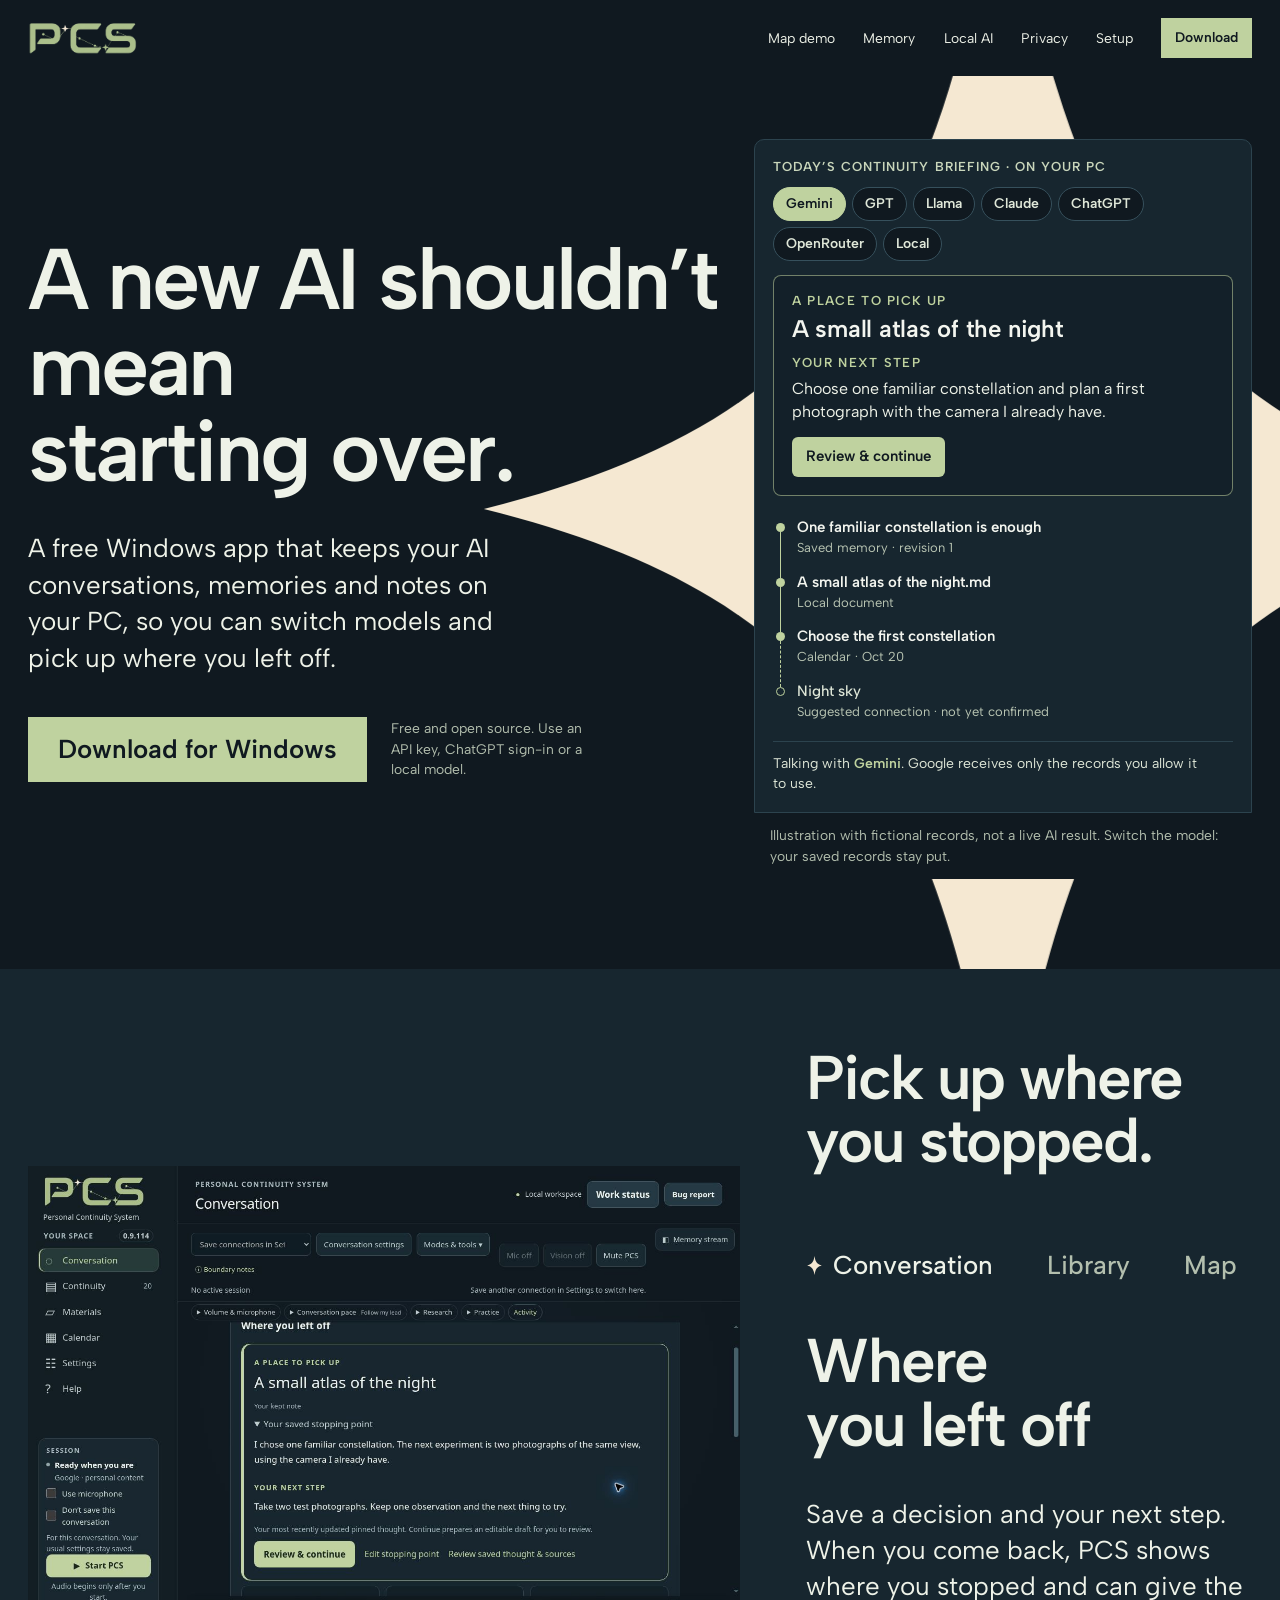
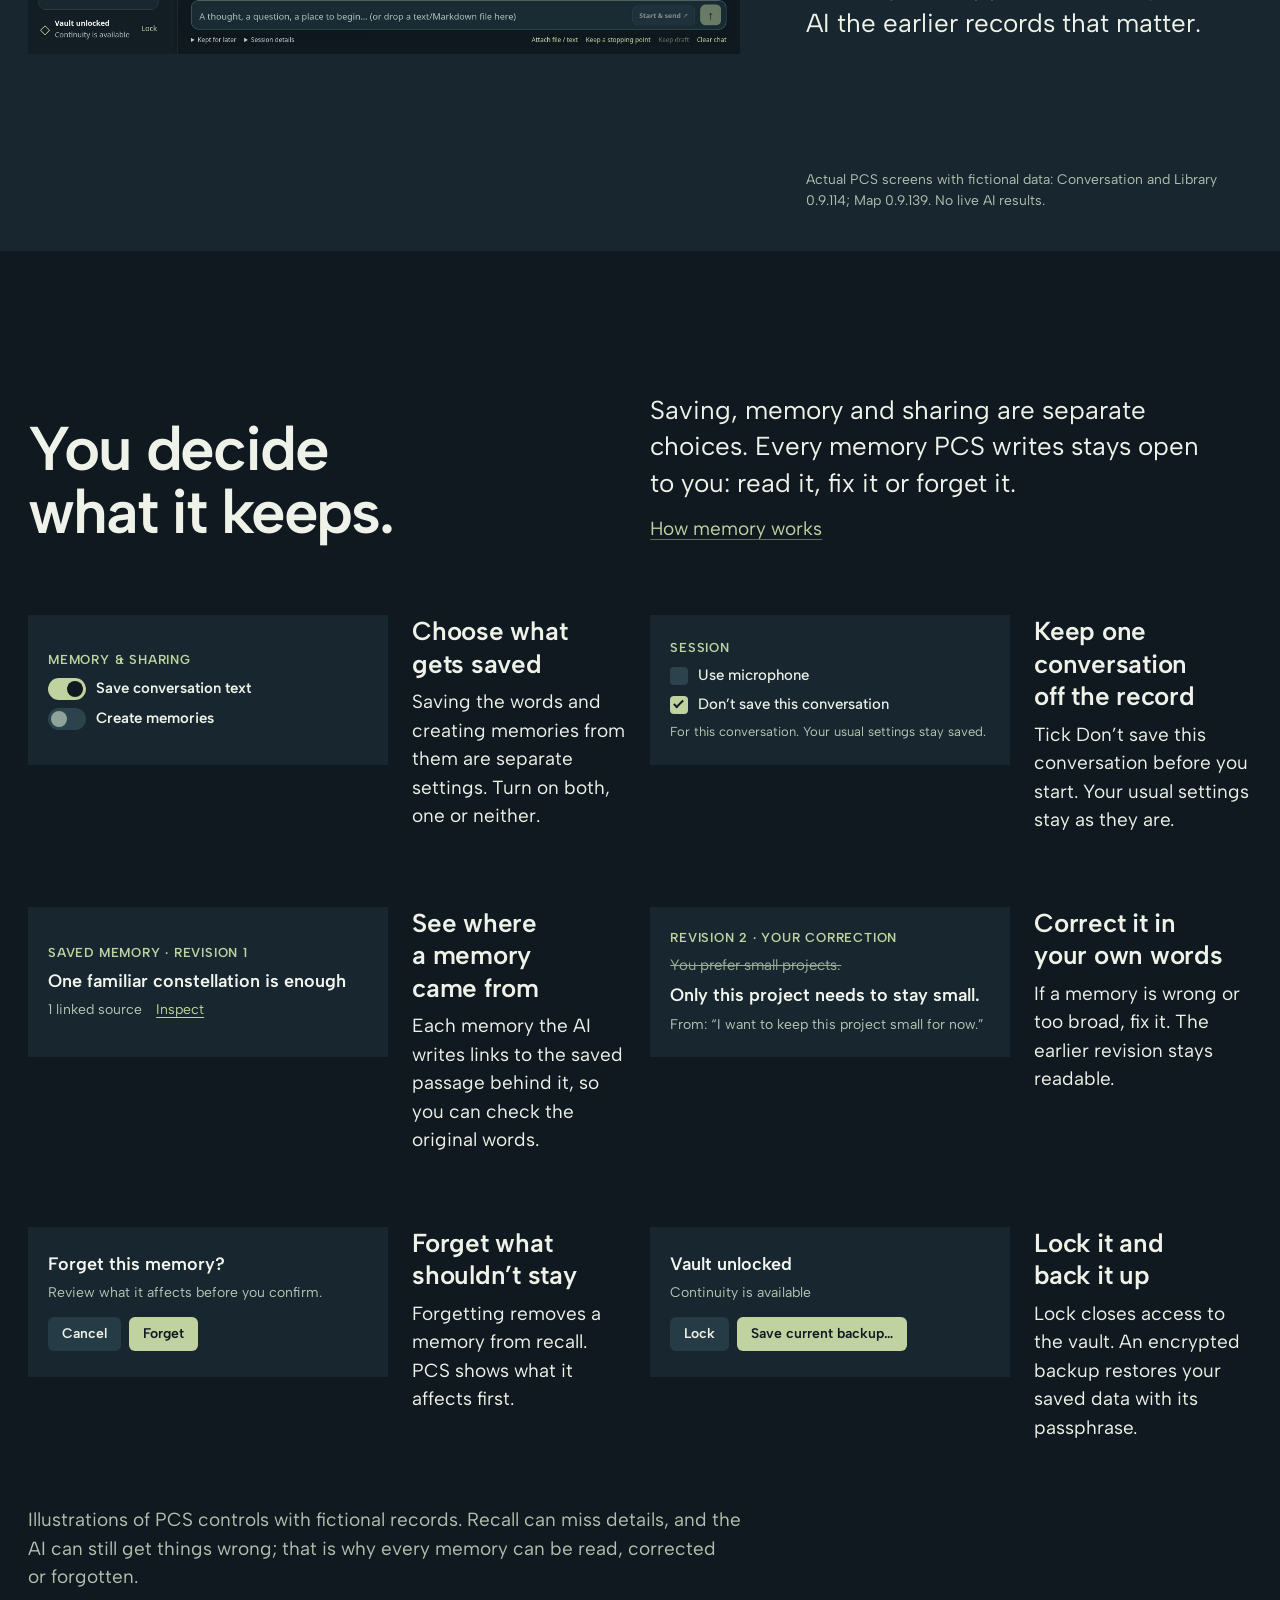
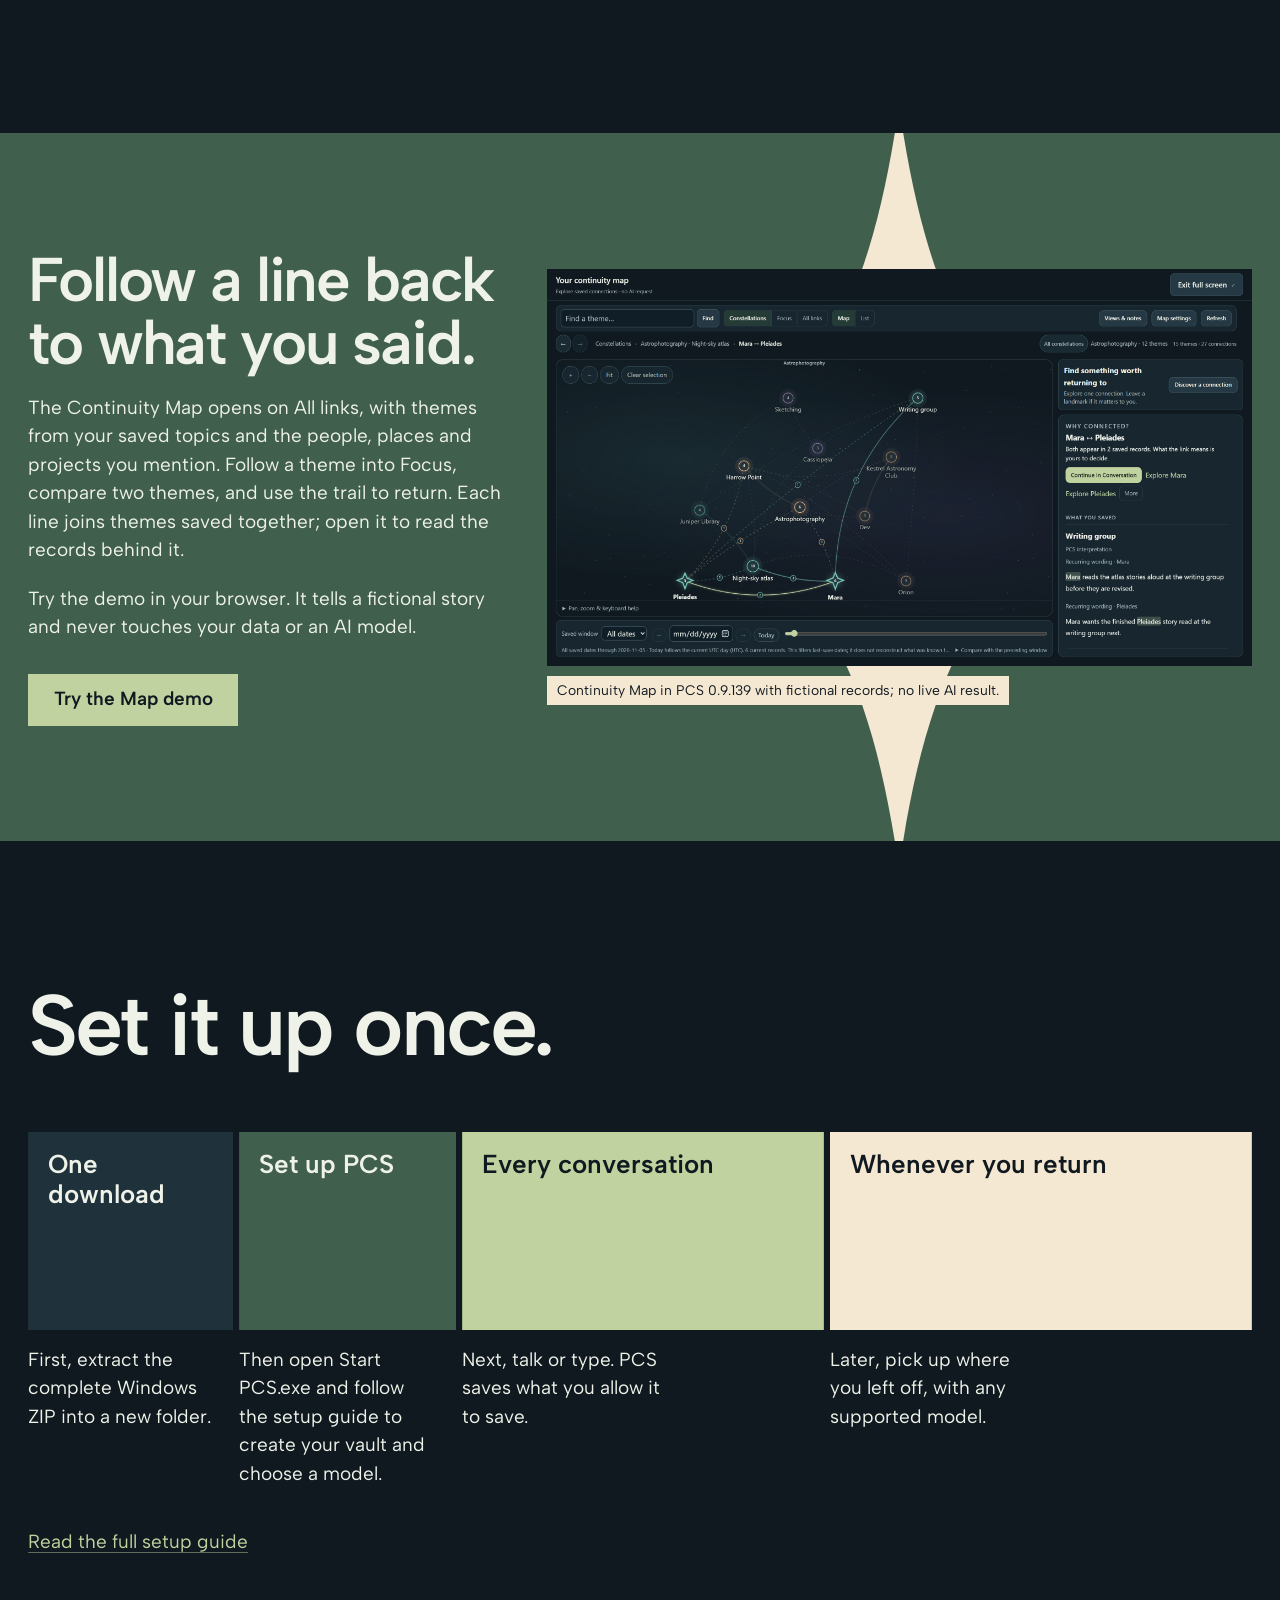
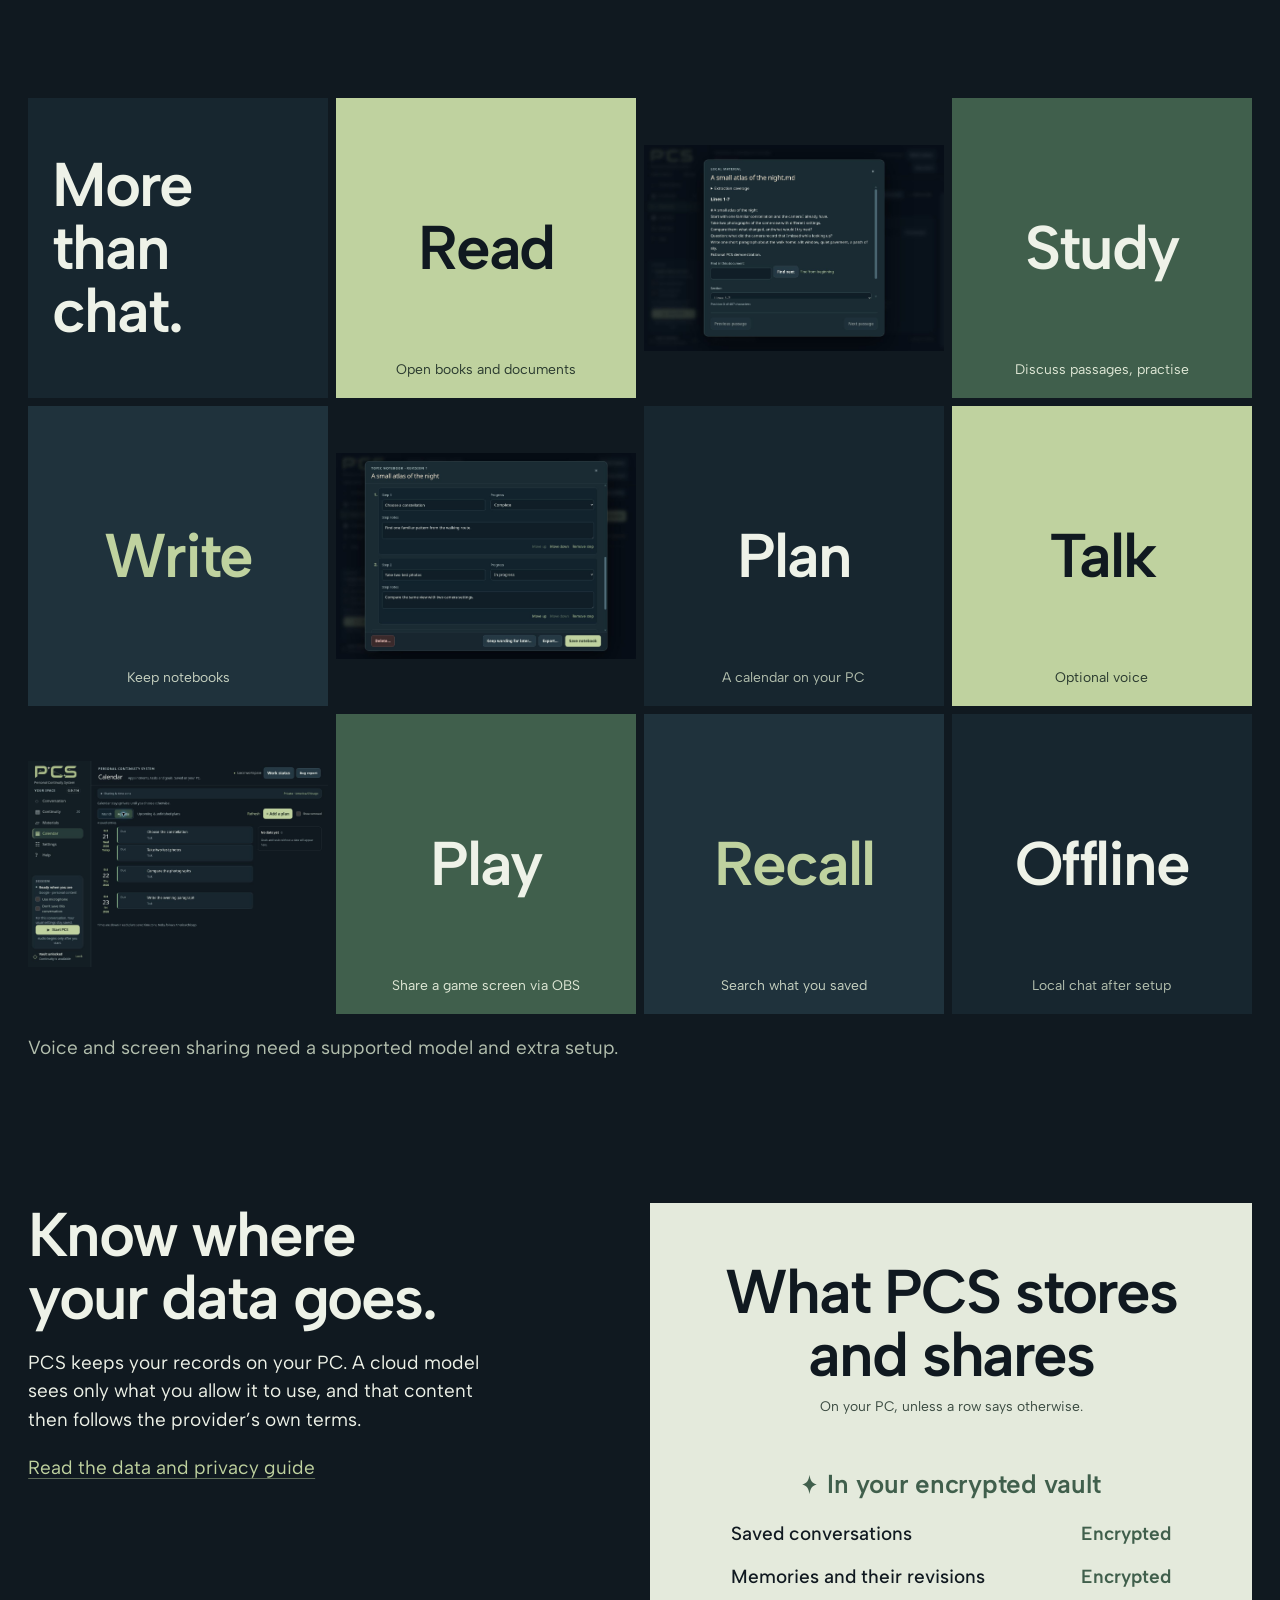
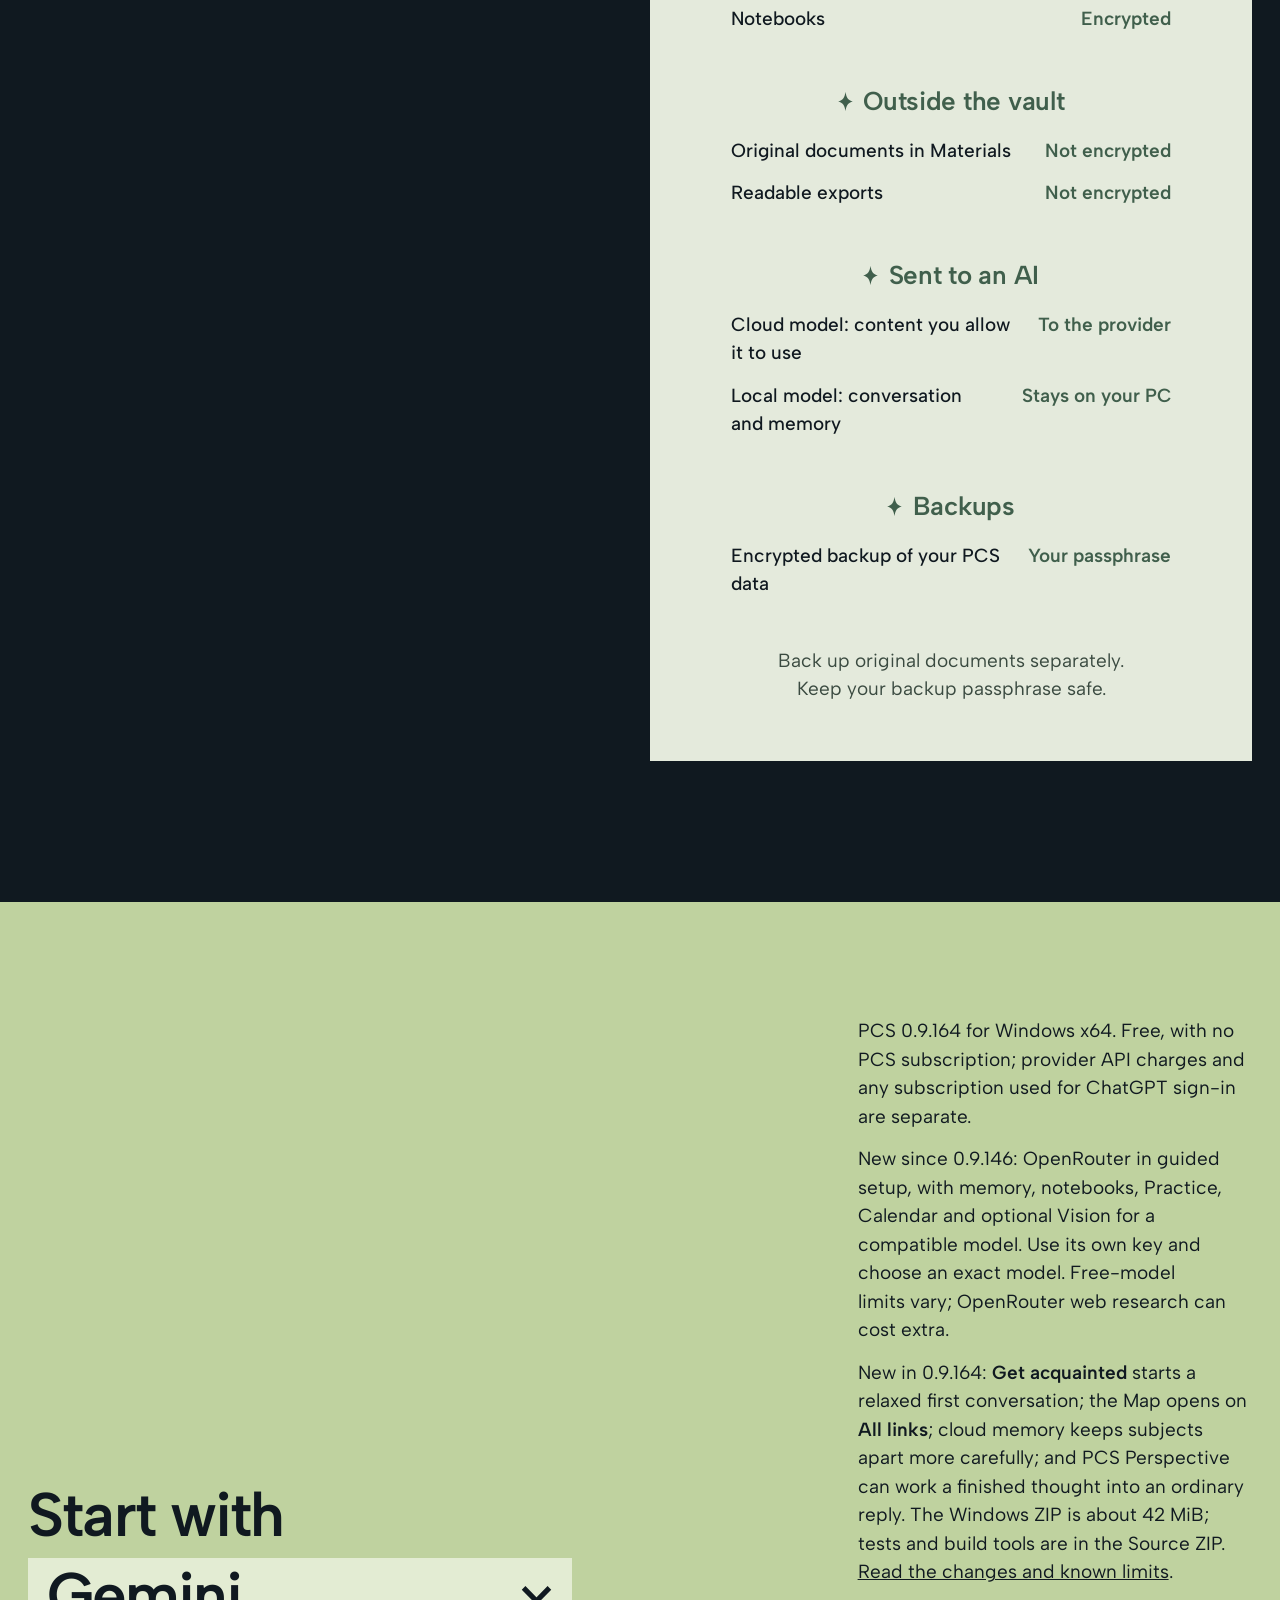
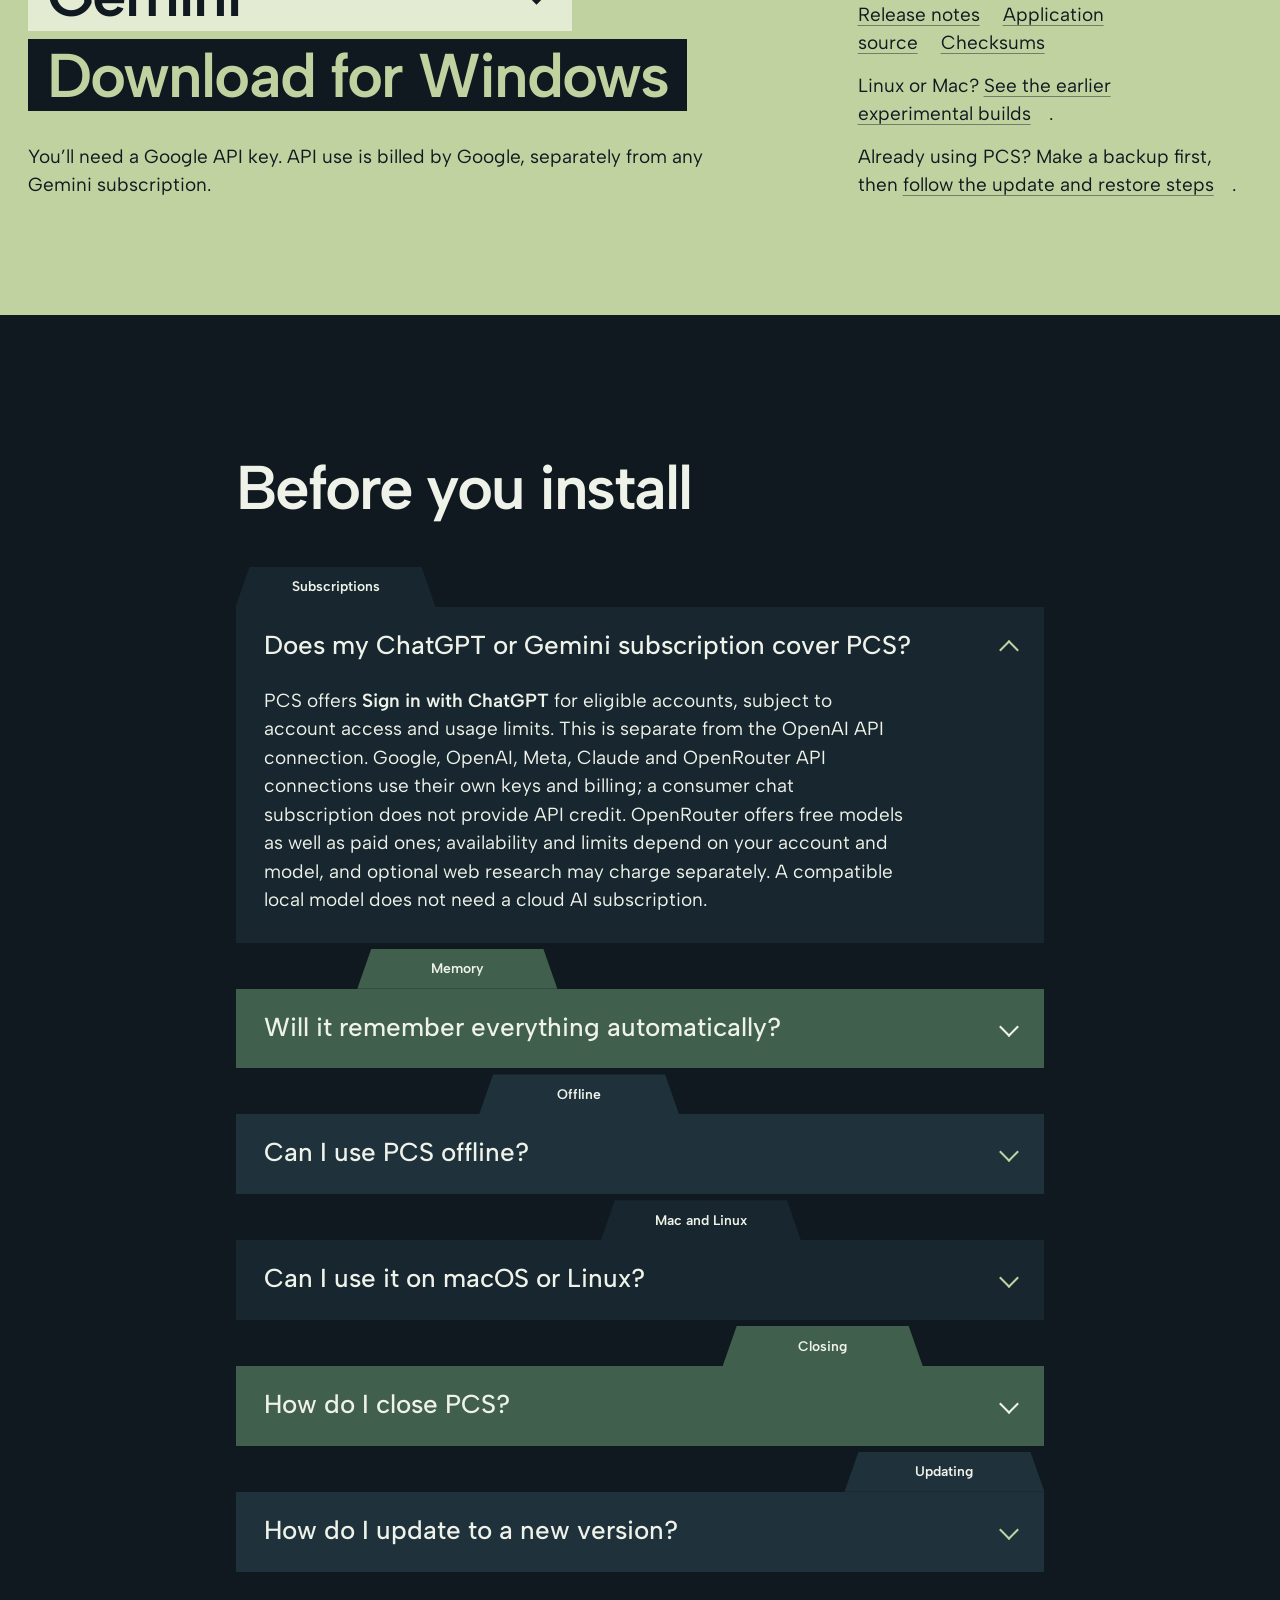
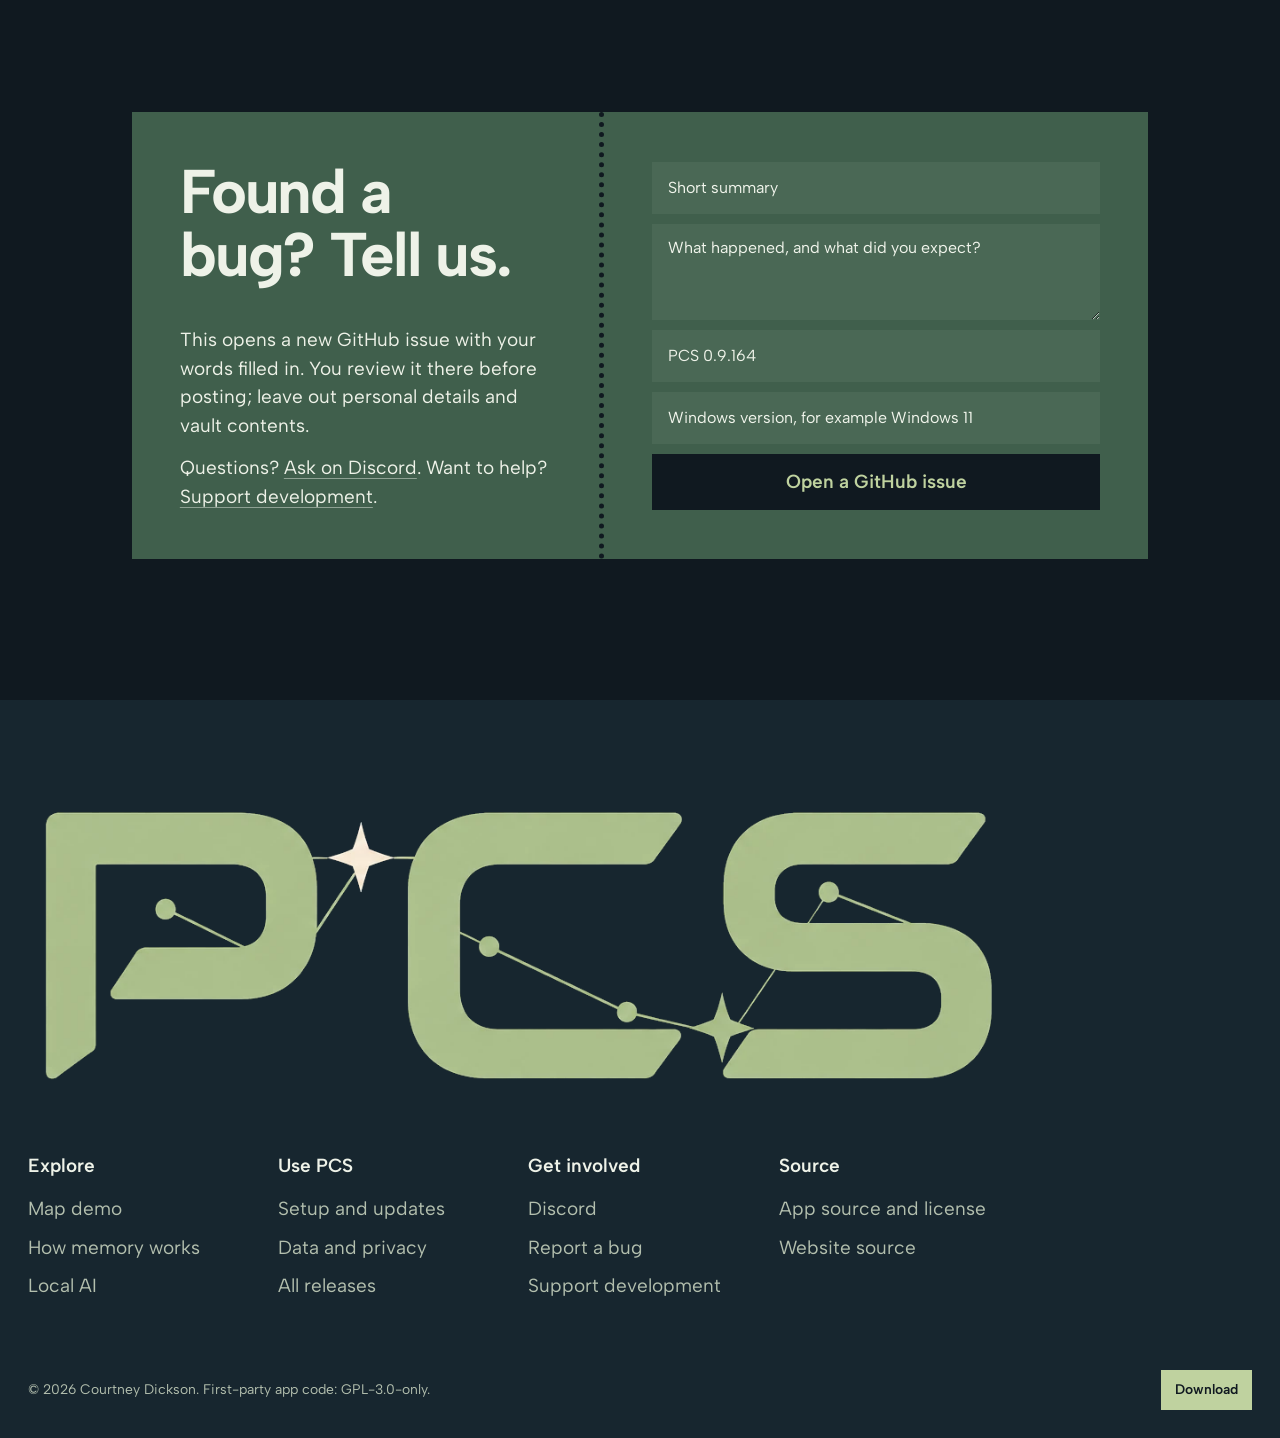
==== commit 7e7eeff8: "Add files via upload" ====
--- a/index.html
+++ b/index.html
@@ -1,374 +1,374 @@
-<!doctype html>
-<html lang="en">
-<head>
-<meta charset="utf-8">
-<meta name="viewport" content="width=device-width, initial-scale=1">
-<meta name="google-site-verification" content="6NWIJVmCutWHTmAyb6aJOBqdjvyPZ-OksbsmbOu0a30">
-<title>PCS - A new AI shouldn’t mean starting over</title>
-<meta name="description" content="PCS is a free Windows app that keeps your AI conversations, memories and notes on your PC, so you can switch models and pick up where you left off.">
-<meta name="theme-color" content="#101920">
-<meta name="color-scheme" content="dark">
-<link rel="canonical" href="https://pcs-personalcontinuitysystem.github.io/PCS-site/">
-<link rel="icon" type="image/svg+xml" href="assets/pcs-star.svg">
-<meta property="og:type" content="website">
-<meta property="og:site_name" content="PCS">
-<meta property="og:title" content="PCS — A new AI shouldn’t mean starting over">
-<meta property="og:description" content="A free Windows app that keeps your AI conversations, memories and notes together. Use your saved records again, even when you change models.">
-<meta property="og:url" content="https://pcs-personalcontinuitysystem.github.io/PCS-site/">
-<meta property="og:image" content="https://pcs-personalcontinuitysystem.github.io/PCS-site/assets/social-preview-plain.png?v=20261021-sage-r2">
-<meta property="og:image:alt" content="PCS — A new AI shouldn’t mean starting over. Free for Windows.">
-<meta name="twitter:card" content="summary_large_image">
-<script type="application/ld+json">{"@context":"https://schema.org","@type":"SoftwareApplication","name":"PCS — Personal Continuity System","description":"A Windows app for AI conversation, editable memories and notes, with supported cloud and local models.","applicationCategory":"ProductivityApplication","operatingSystem":"Windows x64","softwareVersion":"0.9.154","url":"https://pcs-personalcontinuitysystem.github.io/PCS-site/","downloadUrl":"https://github.com/PCS-PersonalContinuitySystem/PCS/releases/download/v0.9.154/PCS-0.9.154-Windows-x64.zip","offers":{"@type":"Offer","price":"0","priceCurrency":"USD","description":"PCS is free. Cloud provider API charges are separate."}}</script>
-<link rel="preload" href="assets/fonts/albert-sans-latin-wght.woff2" as="font" type="font/woff2" crossorigin>
-<link rel="stylesheet" href="assets/atlas.css?v=20261112-0154-r3">
-<script>document.documentElement.classList.add('js')</script>
-<script defer src="assets/atlas.js?v=20261112-0154"></script>
-</head>
-<body>
-<a class="skip-link" href="#main">Skip to content</a>
-
-<header class="masthead">
-  <div class="masthead__inner">
-    <a class="masthead__brand" href="index.html"><img src="assets/pcs-wordmark-clear.webp" width="1110" height="345" alt="PCS home"></a>
-    <button class="masthead__toggle" type="button" aria-expanded="false" aria-controls="site-nav">Menu</button>
-    <nav class="masthead__nav" id="site-nav" aria-label="Main">
-      <a href="continuity-map.html">Map demo</a>
-      <a href="memory-control.html">Memory</a>
-      <a href="local-ai.html">Local AI</a>
-      <a href="data-and-privacy.html">Privacy</a>
-      <a href="getting-started.html">Setup</a>
-      <a class="button button--small" href="#download">Download</a>
-    </nav>
-  </div>
-</header>
-
-<main id="main">
-
-<section class="hero" aria-labelledby="hero-title">
-  <div class="hero__copy">
-    <h1 id="hero-title" class="hero__title"><span class="line"><span data-line style="--i:0">A new AI shouldn’t</span></span> <span class="line"><span data-line style="--i:1">mean starting over.</span></span></h1>
-    <p class="hero__lead" data-load style="--d:380ms">A free Windows app that keeps your AI conversations, memories and notes on your PC, so you can switch models and pick up where you left off.</p>
-    <div class="hero__action" data-load style="--d:440ms">
-      <a class="button button--large" href="https://github.com/PCS-PersonalContinuitySystem/PCS/releases/download/v0.9.154/PCS-0.9.154-Windows-x64.zip">Download for Windows</a>
-      <p class="hero__note">Free and open source. Use an API key, ChatGPT sign-in or a local model.</p>
-    </div>
-  </div>
-
-  <figure class="hero__demo">
-    <svg class="hero__star" viewBox="0 0 200 260" aria-hidden="true" focusable="false"><path d="M100 0C112 83 136 114 200 130 136 146 112 177 100 260 88 177 64 146 0 130 64 114 88 83 100 0Z"/></svg>
-    <div class="app" data-ui data-load style="--d:520ms">
-      <div class="app__top">
-        <p class="app__crumb">Today’s continuity briefing · On your PC</p>
-        <div class="app__models" role="group" aria-label="Model in this illustration">
-          <button type="button" data-model="gemini" aria-pressed="true">Gemini</button>
-          <button type="button" data-model="gpt" aria-pressed="false">GPT</button>
-          <button type="button" data-model="llama" aria-pressed="false">Llama</button>
-          <button type="button" data-model="claude" aria-pressed="false">Claude</button>
-          <button type="button" data-model="chatgpt" aria-pressed="false">ChatGPT</button>
-          <button type="button" data-model="openrouter" aria-pressed="false">OpenRouter</button>
-          <button type="button" data-model="local" aria-pressed="false">Local</button>
-        </div>
-      </div>
-      <div class="app__card">
-        <p class="app__kicker">A place to pick up</p>
-        <p class="app__title">A small atlas of the night</p>
-        <p class="app__kicker">Your next step</p>
-        <p class="app__step">Choose one familiar constellation and plan a first photograph with the camera I already have.</p>
-        <span class="app__button" aria-hidden="true">Review &amp; continue</span>
-      </div>
-      <ul class="app__records" aria-label="Saved records in this illustration">
-        <li><span class="app__record">One familiar constellation is enough</span><span class="app__type">Saved memory · revision 1</span></li>
-        <li><span class="app__record">A small atlas of the night.md</span><span class="app__type">Local document</span></li>
-        <li><span class="app__record">Choose the first constellation</span><span class="app__type">Calendar · Oct 20</span></li>
-        <li class="is-suggested"><span class="app__record">Night sky</span><span class="app__type">Suggested connection · not yet confirmed</span></li>
-      </ul>
-      <p class="app__status" aria-live="polite"><span class="app__flap">Talking with <strong data-model-name>Gemini</strong>.</span> <span class="app__flap" data-model-dest>Google receives only the records you allow it to use.</span></p>
-    </div>
-    <figcaption data-load style="--d:560ms">Illustration with fictional records, not a live AI result. Switch the model: your saved records stay put.</figcaption>
-  </figure>
-</section>
-
-<section class="showcase" id="pick-up" aria-labelledby="pick-up-title">
-  <div class="showcase__plate" data-reveal>
-    <button class="showcase__zoom" type="button" data-enlarge="screenshots/refresh-0114/conversation-full.jpg" aria-label="Enlarge the Conversation screenshot">
-      <img width="1363" height="936" class="is-active" data-plate="conversation" src="screenshots/refresh-0114/conversation.jpg" loading="lazy" alt="PCS Conversation showing a fictional saved stopping point, the next photography step, and Review & continue.">
-      <img width="1363" height="936" data-plate="library" src="screenshots/refresh-0114/library.jpg" loading="lazy" alt="PCS Library source inspector showing a fictional typed user passage, its source revision, and the exact original wording.">
-      <img width="2560" height="1440" data-plate="map" src="screenshots/pcs-map-0139.jpg" loading="lazy" alt="PCS 0.9.139 Map in full screen: a fictional night-sky project, the connection between Mara and the Pleiades, and the saved records behind it.">
-    </button>
-  </div>
-  <div class="showcase__text">
-    <h2 id="pick-up-title" class="section-title" data-reveal>Pick up where you stopped.</h2>
-    <div class="showcase__tabs" role="tablist" aria-label="Parts of PCS" data-reveal style="--d:70ms">
-      <button type="button" role="tab" id="tab-conversation" aria-controls="panel-conversation" aria-selected="true" data-tab="conversation">Conversation</button>
-      <button type="button" role="tab" id="tab-library" aria-controls="panel-library" aria-selected="false" tabindex="-1" data-tab="library">Library</button>
-      <button type="button" role="tab" id="tab-map" aria-controls="panel-map" aria-selected="false" tabindex="-1" data-tab="map">Map</button>
-    </div>
-    <div class="showcase__panels" data-reveal style="--d:140ms">
-      <div class="showcase__panel" role="tabpanel" id="panel-conversation" aria-labelledby="tab-conversation">
-        <h3>Where you left off</h3>
-        <p>Save a decision and your next step. When you come back, PCS shows where you stopped and can give the AI the earlier records that matter.</p>
-      </div>
-      <div class="showcase__panel" role="tabpanel" id="panel-library" aria-labelledby="tab-library" hidden>
-        <h3>Everything it saved</h3>
-        <p>Search your saved memories and notebooks, then open the conversation passage each memory came from.</p>
-      </div>
-      <div class="showcase__panel" role="tabpanel" id="panel-map" aria-labelledby="tab-map" hidden>
-        <h3>How your ideas connect</h3>
-        <p>Start with Constellations, follow a theme into Focus, or compare two themes. People and places you mention link the subjects they appear in. Open a connection to read the saved records behind it.</p>
-      </div>
-    </div>
-    <div class="showcase__actions" data-reveal style="--d:210ms">
-      <a class="cell cell--ink" href="https://github.com/PCS-PersonalContinuitySystem/PCS/releases/download/v0.9.154/PCS-0.9.154-Windows-x64.zip">Download for Windows</a>
-      <a class="cell" href="getting-started.html">Read the setup guide</a>
-    </div>
-    <p class="showcase__note">Actual PCS screens with fictional data: Conversation and Library 0.9.114; Map 0.9.139. No live AI results.</p>
-  </div>
-</section>
-
-<section class="memory" id="memory" aria-labelledby="memory-title">
-  <div class="memory__head">
-    <h2 id="memory-title" class="section-title" data-reveal>You decide what it keeps.</h2>
-    <div class="memory__intro" data-reveal style="--d:70ms">
-      <p>Saving, memory and sharing are separate choices. Every memory PCS writes stays open to you: read it, fix it or forget it.</p>
-      <a class="text-link" href="memory-control.html">How memory works</a>
-    </div>
-  </div>
-  <ul class="memory__list">
-    <li class="proofrow">
-      <div class="proof" data-ui aria-hidden="true"><div class="mini">
-        <p class="mini__label">Memory &amp; sharing</p>
-        <span class="mini-switch is-on"><span class="mini-switch__track"></span>Save conversation text</span>
-        <span class="mini-switch"><span class="mini-switch__track"></span>Create memories</span>
-      </div></div>
-      <div class="proofrow__text"><h3>Choose what gets saved</h3><p>Saving the words and creating memories from them are separate settings. Turn on both, one or neither.</p></div>
-    </li>
-    <li class="proofrow">
-      <div class="proof" data-ui aria-hidden="true"><div class="mini">
-        <p class="mini__label">Session</p>
-        <span class="mini-check"><span class="mini-check__box"></span>Use microphone</span>
-        <span class="mini-check is-on"><span class="mini-check__box"></span>Don’t save this conversation</span>
-        <p class="mini__note">For this conversation. Your usual settings stay saved.</p>
-      </div></div>
-      <div class="proofrow__text"><h3>Keep one conversation off the record</h3><p>Tick Don’t save this conversation before you start. Your usual settings stay as they are.</p></div>
-    </li>
-    <li class="proofrow">
-      <div class="proof" data-ui aria-hidden="true"><div class="mini">
-        <p class="mini__label">Saved memory · revision 1</p>
-        <p class="mini__title">One familiar constellation is enough</p>
-        <p class="mini__meta">1 linked source <span class="mini__link">Inspect</span></p>
-      </div></div>
-      <div class="proofrow__text"><h3>See where a memory came from</h3><p>Each memory the AI writes links to the saved passage behind it, so you can check the original words.</p></div>
-    </li>
-    <li class="proofrow">
-      <div class="proof" data-ui aria-hidden="true"><div class="mini">
-        <p class="mini__label">Revision 2 · your correction</p>
-        <p class="mini__old">You prefer small projects.</p>
-        <p class="mini__title">Only this project needs to stay small.</p>
-        <p class="mini__meta">From: “I want to keep this project small for now.”</p>
-      </div></div>
-      <div class="proofrow__text"><h3>Correct it in your own words</h3><p>If a memory is wrong or too broad, fix it. The earlier revision stays readable.</p></div>
-    </li>
-    <li class="proofrow">
-      <div class="proof" data-ui aria-hidden="true"><div class="mini">
-        <p class="mini__title">Forget this memory?</p>
-        <p class="mini__meta">Review what it affects before you confirm.</p>
-        <span class="mini__actions"><span class="mini-btn mini-btn--quiet">Cancel</span><span class="mini-btn">Forget</span></span>
-      </div></div>
-      <div class="proofrow__text"><h3>Forget what shouldn’t stay</h3><p>Forgetting removes a memory from recall. PCS shows what it affects first.</p></div>
-    </li>
-    <li class="proofrow">
-      <div class="proof" data-ui aria-hidden="true"><div class="mini">
-        <p class="mini__title">Vault unlocked</p>
-        <p class="mini__meta">Continuity is available</p>
-        <span class="mini__actions"><span class="mini-btn mini-btn--quiet">Lock</span><span class="mini-btn">Save current backup…</span></span>
-      </div></div>
-      <div class="proofrow__text"><h3>Lock it and back it up</h3><p>Lock closes access to the vault. An encrypted backup restores your saved data with its passphrase.</p></div>
-    </li>
-  </ul>
-  <p class="memory__note">Illustrations of PCS controls with fictional records. Recall can miss details, and the AI can still get things wrong; that is why every memory can be read, corrected or forgotten.</p>
-</section>
-
-<section class="band" id="map" aria-labelledby="map-title">
-  <div class="band__text">
-    <h2 id="map-title" class="section-title" data-reveal>Follow a line back to what you said.</h2>
-    <p data-reveal style="--d:70ms">The Continuity Map starts with Constellations built from your saved topics and the people, places and projects you mention. Follow a theme into Focus, compare two themes, and use the trail to return. Each line joins themes saved together; open it to read the records behind it.</p>
-    <p data-reveal style="--d:140ms">Try the demo in your browser. It tells a fictional story and never touches your data or an AI model.</p>
-    <div data-reveal style="--d:210ms"><a class="button" href="continuity-map.html">Try the Map demo</a></div>
-  </div>
-  <figure class="band__stage" data-reveal style="--d:120ms">
-    <svg class="band__star" viewBox="0 0 200 260" aria-hidden="true" focusable="false"><path d="M100 0C112 83 136 114 200 130 136 146 112 177 100 260 88 177 64 146 0 130 64 114 88 83 100 0Z"/></svg>
-    <button class="band__shot" type="button" data-enlarge="screenshots/pcs-map-0139.jpg" aria-label="Enlarge the Continuity Map screenshot">
-      <img width="2560" height="1440" src="screenshots/pcs-map-0139.jpg" loading="lazy" alt="PCS 0.9.139 Map in full screen: a fictional night-sky project, the connection between Mara and the Pleiades, and the saved records behind it.">
-    </button>
-    <figcaption>Continuity Map in PCS 0.9.139 with fictional records; no live AI result.</figcaption>
-  </figure>
-</section>
-
-<section class="stages" id="setup" aria-labelledby="setup-title">
-  <h2 id="setup-title" class="display-title" data-reveal>Set it up once.</h2>
-  <ol class="stages__bar" data-ui>
-    <li class="stage stage--1" data-grow style="--d:0ms"><div class="stage__block"><span class="stage__time">One download</span></div><p class="stage__clause">First, extract the complete Windows ZIP into a new folder.</p></li>
-    <li class="stage stage--2" data-grow style="--d:70ms"><div class="stage__block"><span class="stage__time">Set up PCS</span></div><p class="stage__clause">Then open Start PCS.exe and follow the setup guide to create your vault and choose a model.</p></li>
-    <li class="stage stage--3" data-grow style="--d:140ms"><div class="stage__block"><span class="stage__time">Every conversation</span></div><p class="stage__clause">Next, talk or type. PCS saves what you allow it to save.</p></li>
-    <li class="stage stage--4" data-grow style="--d:210ms"><div class="stage__block"><span class="stage__time">Whenever you return</span></div><p class="stage__clause">Later, pick up where you left off, with any supported model.</p></li>
-  </ol>
-  <p class="stages__more" data-reveal><a class="text-link" href="getting-started.html">Read the full setup guide</a></p>
-</section>
-
-<section class="wall" id="inside" aria-labelledby="inside-title">
-  <ul class="wall__grid">
-    <li class="cellw cellw--a"><h2 id="inside-title" class="cellw__heading">More than chat.</h2></li>
-    <li class="cellw cellw--b"><a href="getting-started.html#features"><span class="cellw__word">Read</span><span class="cellw__caption">Open books and documents</span></a></li>
-    <li class="cellw cellw--photo"><button class="cellw__image" type="button" data-enlarge="screenshots/refresh-0114/materials-full.jpg" aria-label="Enlarge the Materials screenshot"><img width="1363" height="936" src="screenshots/refresh-0114/materials.jpg" loading="lazy" alt="A short fictional photography project document open and readable in the PCS Materials reader."></button></li>
-    <li class="cellw cellw--c"><a href="getting-started.html#features"><span class="cellw__word">Study</span><span class="cellw__caption">Discuss passages, practise</span></a></li>
-    <li class="cellw cellw--d"><a href="getting-started.html#features"><span class="cellw__word">Write</span><span class="cellw__caption">Keep notebooks</span></a></li>
-    <li class="cellw cellw--photo"><button class="cellw__image" type="button" data-enlarge="screenshots/refresh-0114/notebook-full.jpg" aria-label="Enlarge the Notebook screenshot"><img width="1363" height="936" src="screenshots/refresh-0114/notebook.jpg" loading="lazy" alt="A PCS notebook showing two complete steps: choose a constellation, marked Complete, and take two test photos, marked In progress."></button></li>
-    <li class="cellw cellw--a"><a href="getting-started.html#features"><span class="cellw__word">Plan</span><span class="cellw__caption">A calendar on your PC</span></a></li>
-    <li class="cellw cellw--b"><a href="local-ai.html#voice"><span class="cellw__word">Talk</span><span class="cellw__caption">Optional voice</span></a></li>
-    <li class="cellw cellw--photo"><button class="cellw__image" type="button" data-enlarge="screenshots/refresh-0114/calendar-full.jpg" aria-label="Enlarge the Calendar screenshot"><img width="1363" height="936" src="screenshots/refresh-0114/calendar.jpg" loading="lazy" alt="PCS Calendar agenda showing four fictional photography and writing tasks across October 21 to 23, 2026."></button></li>
-    <li class="cellw cellw--c"><a href="local-ai.html#vision"><span class="cellw__word">Play</span><span class="cellw__caption">Share a game screen via OBS</span></a></li>
-    <li class="cellw cellw--d"><a href="memory-control.html#recall"><span class="cellw__word">Recall</span><span class="cellw__caption">Search what you saved</span></a></li>
-    <li class="cellw cellw--a"><a href="local-ai.html"><span class="cellw__word">Offline</span><span class="cellw__caption">Local chat after setup</span></a></li>
-  </ul>
-  <p class="wall__note">Voice and screen sharing need a supported model and extra setup.</p>
-</section>
-
-<section class="sheet-section" id="privacy" aria-labelledby="privacy-title">
-  <div class="sheet-section__intro">
-    <h2 id="privacy-title" class="section-title" data-reveal>Know where your data goes.</h2>
-    <p data-reveal style="--d:70ms">PCS keeps your records on your PC. A cloud model sees only what you allow it to use, and that content then follows the provider’s own terms.</p>
-    <p data-reveal style="--d:140ms"><a class="text-link" href="data-and-privacy.html">Read the data and privacy guide</a></p>
-  </div>
-  <div class="sheet" data-reveal style="--d:100ms">
-    <p class="sheet__title">What PCS stores and shares</p>
-    <p class="sheet__note">On your PC, unless a row says otherwise.</p>
-    <div class="sheet__group">
-      <h3>In your encrypted vault</h3>
-      <dl>
-        <div><dt>Saved conversations</dt><dd>Encrypted</dd></div>
-        <div><dt>Memories and their revisions</dt><dd>Encrypted</dd></div>
-        <div><dt>Notebooks</dt><dd>Encrypted</dd></div>
-      </dl>
-    </div>
-    <div class="sheet__group">
-      <h3>Outside the vault</h3>
-      <dl>
-        <div><dt>Original documents in Materials</dt><dd>Not encrypted</dd></div>
-        <div><dt>Readable exports</dt><dd>Not encrypted</dd></div>
-      </dl>
-    </div>
-    <div class="sheet__group">
-      <h3>Sent to an AI</h3>
-      <dl>
-        <div><dt>Cloud model: content you allow it to use</dt><dd>To the provider</dd></div>
-        <div><dt>Local model: conversation and memory</dt><dd>Stays on your PC</dd></div>
-      </dl>
-    </div>
-    <div class="sheet__group">
-      <h3>Backups</h3>
-      <dl>
-        <div><dt>Encrypted backup of your PCS data</dt><dd>Your passphrase</dd></div>
-      </dl>
-    </div>
-    <p class="sheet__foot">Back up original documents separately.<br>Keep your backup passphrase safe.</p>
-  </div>
-</section>
-
-<section class="download" id="download" aria-labelledby="download-title">
-  <div class="download__form">
-    <h2 id="download-title" class="download__sentence"><label for="model-choice">Start with</label> <span class="download__blank"><select id="model-choice" aria-describedby="model-need">
-      <option value="gemini" selected>Gemini</option>
-      <option value="gpt">GPT</option>
-      <option value="llama">Llama</option>
-      <option value="claude">Claude API</option>
-      <option value="chatgpt">ChatGPT sign-in</option>
-      <option value="openrouter">OpenRouter</option>
-      <option value="local">a local model</option>
-    </select></span> <a class="download__go" href="https://github.com/PCS-PersonalContinuitySystem/PCS/releases/download/v0.9.154/PCS-0.9.154-Windows-x64.zip">Download for Windows</a></h2>
-    <p class="download__need" id="model-need" aria-live="polite">You’ll need a Google API key. API use is billed by Google, separately from any Gemini subscription.</p>
-  </div>
-  <div class="download__details">
-    <p>PCS 0.9.154 for Windows x64. Free, with no PCS subscription; provider API charges and any subscription used for ChatGPT sign-in are separate.</p>
-    <p>New since 0.9.146: OpenRouter in guided setup, with memory, notebooks, Practice, Calendar and optional Vision for a compatible model. Use its own key and choose an exact model. Free-model limits vary; OpenRouter web research can cost extra.</p>
-    <p>The default Companion direction is calmer, with less routine praise and fewer automatic follow-up questions. Custom directions stay yours. Direct Qwen access and automatic activity following have been retired; manual Activity details, Practice and PCS Perspective remain available.</p>
-    <p><a class="text-link" href="https://github.com/PCS-PersonalContinuitySystem/PCS/releases/tag/v0.9.154">Release notes</a> <a class="text-link" href="https://github.com/PCS-PersonalContinuitySystem/PCS/releases/download/v0.9.154/PCS-0.9.154-Source.zip">Application source</a> <a class="text-link" href="https://github.com/PCS-PersonalContinuitySystem/PCS/releases/download/v0.9.154/PCS-0.9.154-SHA256SUMS.txt">Checksums</a></p>
-    <p>Linux or Mac? <a class="text-link" href="local-ai.html#previews">See the earlier experimental builds</a>.</p>
-    <p>Already using PCS? Make a backup first, then <a class="text-link" href="getting-started.html#upgrade">follow the update and restore steps</a>.</p>
-  </div>
-</section>
-
-<section class="faq" id="faq" aria-labelledby="faq-title">
-  <h2 id="faq-title" class="section-title" data-reveal>Before you install</h2>
-  <div class="faq__stack">
-    <div class="card card--1 is-open">
-      <h3 class="card__head"><button type="button" class="card__toggle" aria-expanded="true" aria-controls="faq-1"><span class="card__tab">Subscriptions</span><span class="card__q">Does my ChatGPT or Gemini subscription cover PCS?</span></button></h3>
-      <div class="card__panel" id="faq-1"><div><p>PCS offers <strong>Sign in with ChatGPT</strong> for eligible accounts, subject to account access and usage limits. This is separate from the OpenAI API connection. Google, OpenAI, Meta, Claude and OpenRouter API connections use their own keys and billing; a consumer chat subscription does not provide API credit. OpenRouter offers free models as well as paid ones; availability and limits depend on your account and model, and optional web research may charge separately. A compatible local model does not need a cloud AI subscription.</p></div></div>
-    </div>
-    <div class="card card--2">
-      <h3 class="card__head"><button type="button" class="card__toggle" aria-expanded="false" aria-controls="faq-2"><span class="card__tab">Memory</span><span class="card__q">Will it remember everything automatically?</span></button></h3>
-      <div class="card__panel" id="faq-2"><div><p>No. Saving conversation text, creating memories and sharing saved information are separate settings. The model receives selected information, not your entire archive. Recall and AI-written memories can be incomplete or wrong; you can inspect and correct them.</p></div></div>
-    </div>
-    <div class="card card--3">
-      <h3 class="card__head"><button type="button" class="card__toggle" aria-expanded="false" aria-controls="faq-3"><span class="card__tab">Offline</span><span class="card__q">Can I use PCS offline?</span></button></h3>
-      <div class="card__panel" id="faq-3"><div><p>Local conversation and memory can work offline after the required downloads. Leave online services off and check the selected providers for other tasks, such as document preparation. You can also browse saved records, read documents, edit notebooks and use the manual Calendar without starting AI.</p></div></div>
-    </div>
-    <div class="card card--1">
-      <h3 class="card__head"><button type="button" class="card__toggle" aria-expanded="false" aria-controls="faq-4"><span class="card__tab">Mac and Linux</span><span class="card__q">Can I use it on macOS or Linux?</span></button></h3>
-      <div class="card__panel" id="faq-4"><div><p>The current release is for Windows x64. Earlier experimental builds are available for Linux x64 (0.9.115) and macOS on Apple silicon (0.9.114). They do not include every current Windows feature. <a class="text-link" href="local-ai.html#previews">Read the platform limits</a>.</p></div></div>
-    </div>
-    <div class="card card--2">
-      <h3 class="card__head"><button type="button" class="card__toggle" aria-expanded="false" aria-controls="faq-5"><span class="card__tab">Closing</span><span class="card__q">How do I close PCS?</span></button></h3>
-      <div class="card__panel" id="faq-5"><div><p>Use <strong>Quit PCS</strong> and wait for “PCS closed.” Closing its browser tab can leave the app running. <strong>Stop</strong> ends the conversation and capture; <strong>Lock</strong> closes access to the vault.</p></div></div>
-    </div>
-    <div class="card card--3">
-      <h3 class="card__head"><button type="button" class="card__toggle" aria-expanded="false" aria-controls="faq-6"><span class="card__tab">Updating</span><span class="card__q">How do I update to a new version?</span></button></h3>
-      <div class="card__panel" id="faq-6"><div><p>Quit PCS and back up your data folder, then extract the new version into a fresh folder. <a class="text-link" href="getting-started.html#upgrade">Follow the update and restore steps</a>.</p></div></div>
-    </div>
-  </div>
-</section>
-
-<section class="coupon-section" id="community" aria-labelledby="community-title">
-  <form class="coupon" action="https://github.com/PCS-PersonalContinuitySystem/PCS/issues/new" method="get" target="_blank">
-    <div class="coupon__left">
-      <h2 id="community-title" class="coupon__title">Found a bug? Tell us.</h2>
-      <div class="coupon__words">
-        <p>This opens a new GitHub issue with your words filled in. You review it there before posting; leave out personal details and vault contents.</p>
-        <p>Questions? <a class="text-link" href="https://discord.com/invite/2ssCQhNgAN">Ask on Discord</a>. Want to help? <a class="text-link" href="https://ko-fi.com/pcssupport">Support development</a>.</p>
-      </div>
-    </div>
-    <div class="coupon__right">
-      <label class="visually-hidden" for="bug-title">Short summary</label>
-      <input id="bug-title" name="title" type="text" placeholder="Short summary" autocomplete="off" required>
-      <label class="visually-hidden" for="bug-body">What happened, and what did you expect?</label>
-      <textarea id="bug-body" name="body" rows="3" placeholder="What happened, and what did you expect?" required></textarea>
-      <label class="visually-hidden" for="bug-version">PCS version</label>
-      <input id="bug-version" type="text" value="PCS 0.9.154" autocomplete="off">
-      <label class="visually-hidden" for="bug-windows">Windows version</label>
-      <input id="bug-windows" type="text" placeholder="Windows version, for example Windows 11" autocomplete="off">
-      <button class="coupon__submit" type="submit">Open a GitHub issue</button>
-    </div>
-  </form>
-</section>
-
-</main>
-
-<footer class="footer">
-  <img class="footer__mark" src="assets/pcs-wordmark-clear.webp" width="1110" height="345" loading="lazy" alt="PCS, Personal Continuity System">
-  <div class="footer__grid">
-    <div><h2>Explore</h2><a href="continuity-map.html">Map demo</a><a href="memory-control.html">How memory works</a><a href="local-ai.html">Local AI</a></div>
-    <div><h2>Use PCS</h2><a href="getting-started.html">Setup and updates</a><a href="data-and-privacy.html">Data and privacy</a><a href="https://github.com/PCS-PersonalContinuitySystem/PCS/releases">All releases</a></div>
-    <div><h2>Get involved</h2><a href="https://discord.com/invite/2ssCQhNgAN">Discord</a><a href="https://github.com/PCS-PersonalContinuitySystem/PCS/issues">Report a bug</a><a href="https://ko-fi.com/pcssupport">Support development</a></div>
-    <div><h2>Source</h2><a href="https://github.com/PCS-PersonalContinuitySystem/PCS/releases/download/v0.9.154/PCS-0.9.154-Source.zip">App source and license</a><a href="https://github.com/PCS-PersonalContinuitySystem/PCS-site">Website source</a></div>
-  </div>
-  <div class="footer__last">
-    <p>© 2026 Courtney Dickson. First-party app code: GPL-3.0-only.</p>
-    <a class="button button--small" href="#download">Download</a>
-  </div>
-</footer>
-
-<dialog class="viewer" aria-label="Full-size screenshot">
-  <form method="dialog"><button class="viewer__close" type="submit">Close</button></form>
-  <img width="1363" height="936" src="screenshots/refresh-0114/conversation-full.jpg" loading="lazy" alt="">
-</dialog>
-</body>
-</html>
+<!doctype html>
+<html lang="en">
+<head>
+<meta charset="utf-8">
+<meta name="viewport" content="width=device-width, initial-scale=1">
+<meta name="google-site-verification" content="6NWIJVmCutWHTmAyb6aJOBqdjvyPZ-OksbsmbOu0a30">
+<title>PCS - A new AI shouldn’t mean starting over</title>
+<meta name="description" content="PCS is a free Windows app that keeps your AI conversations, memories and notes on your PC, so you can switch models and pick up where you left off.">
+<meta name="theme-color" content="#101920">
+<meta name="color-scheme" content="dark">
+<link rel="canonical" href="https://pcs-personalcontinuitysystem.github.io/PCS-site/">
+<link rel="icon" type="image/svg+xml" href="assets/pcs-star.svg">
+<meta property="og:type" content="website">
+<meta property="og:site_name" content="PCS">
+<meta property="og:title" content="PCS — A new AI shouldn’t mean starting over">
+<meta property="og:description" content="A free Windows app that keeps your AI conversations, memories and notes together. Use your saved records again, even when you change models.">
+<meta property="og:url" content="https://pcs-personalcontinuitysystem.github.io/PCS-site/">
+<meta property="og:image" content="https://pcs-personalcontinuitysystem.github.io/PCS-site/assets/social-preview-plain.png?v=20261021-sage-r2">
+<meta property="og:image:alt" content="PCS — A new AI shouldn’t mean starting over. Free for Windows.">
+<meta name="twitter:card" content="summary_large_image">
+<script type="application/ld+json">{"@context":"https://schema.org","@type":"SoftwareApplication","name":"PCS — Personal Continuity System","description":"A Windows app for AI conversation, editable memories and notes, with supported cloud and local models.","applicationCategory":"ProductivityApplication","operatingSystem":"Windows x64","softwareVersion":"0.9.164","url":"https://pcs-personalcontinuitysystem.github.io/PCS-site/","downloadUrl":"https://github.com/PCS-PersonalContinuitySystem/PCS/releases/download/v0.9.164/PCS-0.9.164-Windows-x64.zip","offers":{"@type":"Offer","price":"0","priceCurrency":"USD","description":"PCS is free. Cloud provider API charges are separate."}}</script>
+<link rel="preload" href="assets/fonts/albert-sans-latin-wght.woff2" as="font" type="font/woff2" crossorigin>
+<link rel="stylesheet" href="assets/atlas.css?v=20261112-0154-r3">
+<script>document.documentElement.classList.add('js')</script>
+<script defer src="assets/atlas.js?v=20261116-0164"></script>
+</head>
+<body>
+<a class="skip-link" href="#main">Skip to content</a>
+
+<header class="masthead">
+  <div class="masthead__inner">
+    <a class="masthead__brand" href="index.html"><img src="assets/pcs-wordmark-clear.webp" width="1110" height="345" alt="PCS home"></a>
+    <button class="masthead__toggle" type="button" aria-expanded="false" aria-controls="site-nav">Menu</button>
+    <nav class="masthead__nav" id="site-nav" aria-label="Main">
+      <a href="continuity-map.html">Map demo</a>
+      <a href="memory-control.html">Memory</a>
+      <a href="local-ai.html">Local AI</a>
+      <a href="data-and-privacy.html">Privacy</a>
+      <a href="getting-started.html">Setup</a>
+      <a class="button button--small" href="#download">Download</a>
+    </nav>
+  </div>
+</header>
+
+<main id="main">
+
+<section class="hero" aria-labelledby="hero-title">
+  <div class="hero__copy">
+    <h1 id="hero-title" class="hero__title"><span class="line"><span data-line style="--i:0">A new AI shouldn’t</span></span> <span class="line"><span data-line style="--i:1">mean starting over.</span></span></h1>
+    <p class="hero__lead" data-load style="--d:380ms">A free Windows app that keeps your AI conversations, memories and notes on your PC, so you can switch models and pick up where you left off.</p>
+    <div class="hero__action" data-load style="--d:440ms">
+      <a class="button button--large" href="https://github.com/PCS-PersonalContinuitySystem/PCS/releases/download/v0.9.164/PCS-0.9.164-Windows-x64.zip">Download for Windows</a>
+      <p class="hero__note">Free and open source. Use an API key, ChatGPT sign-in or a local model.</p>
+    </div>
+  </div>
+
+  <figure class="hero__demo">
+    <svg class="hero__star" viewBox="0 0 200 260" aria-hidden="true" focusable="false"><path d="M100 0C112 83 136 114 200 130 136 146 112 177 100 260 88 177 64 146 0 130 64 114 88 83 100 0Z"/></svg>
+    <div class="app" data-ui data-load style="--d:520ms">
+      <div class="app__top">
+        <p class="app__crumb">Today’s continuity briefing · On your PC</p>
+        <div class="app__models" role="group" aria-label="Model in this illustration">
+          <button type="button" data-model="gemini" aria-pressed="true">Gemini</button>
+          <button type="button" data-model="gpt" aria-pressed="false">GPT</button>
+          <button type="button" data-model="llama" aria-pressed="false">Llama</button>
+          <button type="button" data-model="claude" aria-pressed="false">Claude</button>
+          <button type="button" data-model="chatgpt" aria-pressed="false">ChatGPT</button>
+          <button type="button" data-model="openrouter" aria-pressed="false">OpenRouter</button>
+          <button type="button" data-model="local" aria-pressed="false">Local</button>
+        </div>
+      </div>
+      <div class="app__card">
+        <p class="app__kicker">A place to pick up</p>
+        <p class="app__title">A small atlas of the night</p>
+        <p class="app__kicker">Your next step</p>
+        <p class="app__step">Choose one familiar constellation and plan a first photograph with the camera I already have.</p>
+        <span class="app__button" aria-hidden="true">Review &amp; continue</span>
+      </div>
+      <ul class="app__records" aria-label="Saved records in this illustration">
+        <li><span class="app__record">One familiar constellation is enough</span><span class="app__type">Saved memory · revision 1</span></li>
+        <li><span class="app__record">A small atlas of the night.md</span><span class="app__type">Local document</span></li>
+        <li><span class="app__record">Choose the first constellation</span><span class="app__type">Calendar · Oct 20</span></li>
+        <li class="is-suggested"><span class="app__record">Night sky</span><span class="app__type">Suggested connection · not yet confirmed</span></li>
+      </ul>
+      <p class="app__status" aria-live="polite"><span class="app__flap">Talking with <strong data-model-name>Gemini</strong>.</span> <span class="app__flap" data-model-dest>Google receives only the records you allow it to use.</span></p>
+    </div>
+    <figcaption data-load style="--d:560ms">Illustration with fictional records, not a live AI result. Switch the model: your saved records stay put.</figcaption>
+  </figure>
+</section>
+
+<section class="showcase" id="pick-up" aria-labelledby="pick-up-title">
+  <div class="showcase__plate" data-reveal>
+    <button class="showcase__zoom" type="button" data-enlarge="screenshots/refresh-0114/conversation-full.jpg" aria-label="Enlarge the Conversation screenshot">
+      <img width="1363" height="936" class="is-active" data-plate="conversation" src="screenshots/refresh-0114/conversation.jpg" loading="lazy" alt="PCS Conversation showing a fictional saved stopping point, the next photography step, and Review & continue.">
+      <img width="1363" height="936" data-plate="library" src="screenshots/refresh-0114/library.jpg" loading="lazy" alt="PCS Library source inspector showing a fictional typed user passage, its source revision, and the exact original wording.">
+      <img width="2560" height="1440" data-plate="map" src="screenshots/pcs-map-0139.jpg" loading="lazy" alt="PCS 0.9.139 Map in full screen: a fictional night-sky project, the connection between Mara and the Pleiades, and the saved records behind it.">
+    </button>
+  </div>
+  <div class="showcase__text">
+    <h2 id="pick-up-title" class="section-title" data-reveal>Pick up where you stopped.</h2>
+    <div class="showcase__tabs" role="tablist" aria-label="Parts of PCS" data-reveal style="--d:70ms">
+      <button type="button" role="tab" id="tab-conversation" aria-controls="panel-conversation" aria-selected="true" data-tab="conversation">Conversation</button>
+      <button type="button" role="tab" id="tab-library" aria-controls="panel-library" aria-selected="false" tabindex="-1" data-tab="library">Library</button>
+      <button type="button" role="tab" id="tab-map" aria-controls="panel-map" aria-selected="false" tabindex="-1" data-tab="map">Map</button>
+    </div>
+    <div class="showcase__panels" data-reveal style="--d:140ms">
+      <div class="showcase__panel" role="tabpanel" id="panel-conversation" aria-labelledby="tab-conversation">
+        <h3>Where you left off</h3>
+        <p>Save a decision and your next step. When you come back, PCS shows where you stopped and can give the AI the earlier records that matter.</p>
+      </div>
+      <div class="showcase__panel" role="tabpanel" id="panel-library" aria-labelledby="tab-library" hidden>
+        <h3>Everything it saved</h3>
+        <p>Search your saved memories and notebooks, then open the conversation passage each memory came from.</p>
+      </div>
+      <div class="showcase__panel" role="tabpanel" id="panel-map" aria-labelledby="tab-map" hidden>
+        <h3>How your ideas connect</h3>
+        <p>Start on All links, follow a theme into Focus, or compare two themes. People and places you mention link the subjects they appear in. Open a connection to read the saved records behind it.</p>
+      </div>
+    </div>
+    <div class="showcase__actions" data-reveal style="--d:210ms">
+      <a class="cell cell--ink" href="https://github.com/PCS-PersonalContinuitySystem/PCS/releases/download/v0.9.164/PCS-0.9.164-Windows-x64.zip">Download for Windows</a>
+      <a class="cell" href="getting-started.html">Read the setup guide</a>
+    </div>
+    <p class="showcase__note">Actual PCS screens with fictional data: Conversation and Library 0.9.114; Map 0.9.139. No live AI results.</p>
+  </div>
+</section>
+
+<section class="memory" id="memory" aria-labelledby="memory-title">
+  <div class="memory__head">
+    <h2 id="memory-title" class="section-title" data-reveal>You decide what it keeps.</h2>
+    <div class="memory__intro" data-reveal style="--d:70ms">
+      <p>Saving, memory and sharing are separate choices. Every memory PCS writes stays open to you: read it, fix it or forget it.</p>
+      <a class="text-link" href="memory-control.html">How memory works</a>
+    </div>
+  </div>
+  <ul class="memory__list">
+    <li class="proofrow">
+      <div class="proof" data-ui aria-hidden="true"><div class="mini">
+        <p class="mini__label">Memory &amp; sharing</p>
+        <span class="mini-switch is-on"><span class="mini-switch__track"></span>Save conversation text</span>
+        <span class="mini-switch"><span class="mini-switch__track"></span>Create memories</span>
+      </div></div>
+      <div class="proofrow__text"><h3>Choose what gets saved</h3><p>Saving the words and creating memories from them are separate settings. Turn on both, one or neither.</p></div>
+    </li>
+    <li class="proofrow">
+      <div class="proof" data-ui aria-hidden="true"><div class="mini">
+        <p class="mini__label">Session</p>
+        <span class="mini-check"><span class="mini-check__box"></span>Use microphone</span>
+        <span class="mini-check is-on"><span class="mini-check__box"></span>Don’t save this conversation</span>
+        <p class="mini__note">For this conversation. Your usual settings stay saved.</p>
+      </div></div>
+      <div class="proofrow__text"><h3>Keep one conversation off the record</h3><p>Tick Don’t save this conversation before you start. Your usual settings stay as they are.</p></div>
+    </li>
+    <li class="proofrow">
+      <div class="proof" data-ui aria-hidden="true"><div class="mini">
+        <p class="mini__label">Saved memory · revision 1</p>
+        <p class="mini__title">One familiar constellation is enough</p>
+        <p class="mini__meta">1 linked source <span class="mini__link">Inspect</span></p>
+      </div></div>
+      <div class="proofrow__text"><h3>See where a memory came from</h3><p>Each memory the AI writes links to the saved passage behind it, so you can check the original words.</p></div>
+    </li>
+    <li class="proofrow">
+      <div class="proof" data-ui aria-hidden="true"><div class="mini">
+        <p class="mini__label">Revision 2 · your correction</p>
+        <p class="mini__old">You prefer small projects.</p>
+        <p class="mini__title">Only this project needs to stay small.</p>
+        <p class="mini__meta">From: “I want to keep this project small for now.”</p>
+      </div></div>
+      <div class="proofrow__text"><h3>Correct it in your own words</h3><p>If a memory is wrong or too broad, fix it. The earlier revision stays readable.</p></div>
+    </li>
+    <li class="proofrow">
+      <div class="proof" data-ui aria-hidden="true"><div class="mini">
+        <p class="mini__title">Forget this memory?</p>
+        <p class="mini__meta">Review what it affects before you confirm.</p>
+        <span class="mini__actions"><span class="mini-btn mini-btn--quiet">Cancel</span><span class="mini-btn">Forget</span></span>
+      </div></div>
+      <div class="proofrow__text"><h3>Forget what shouldn’t stay</h3><p>Forgetting removes a memory from recall. PCS shows what it affects first.</p></div>
+    </li>
+    <li class="proofrow">
+      <div class="proof" data-ui aria-hidden="true"><div class="mini">
+        <p class="mini__title">Vault unlocked</p>
+        <p class="mini__meta">Continuity is available</p>
+        <span class="mini__actions"><span class="mini-btn mini-btn--quiet">Lock</span><span class="mini-btn">Save current backup…</span></span>
+      </div></div>
+      <div class="proofrow__text"><h3>Lock it and back it up</h3><p>Lock closes access to the vault. An encrypted backup restores your saved data with its passphrase.</p></div>
+    </li>
+  </ul>
+  <p class="memory__note">Illustrations of PCS controls with fictional records. Recall can miss details, and the AI can still get things wrong; that is why every memory can be read, corrected or forgotten.</p>
+</section>
+
+<section class="band" id="map" aria-labelledby="map-title">
+  <div class="band__text">
+    <h2 id="map-title" class="section-title" data-reveal>Follow a line back to what you said.</h2>
+    <p data-reveal style="--d:70ms">The Continuity Map opens on All links, with themes from your saved topics and the people, places and projects you mention. Follow a theme into Focus, compare two themes, and use the trail to return. Each line joins themes saved together; open it to read the records behind it.</p>
+    <p data-reveal style="--d:140ms">Try the demo in your browser. It tells a fictional story and never touches your data or an AI model.</p>
+    <div data-reveal style="--d:210ms"><a class="button" href="continuity-map.html">Try the Map demo</a></div>
+  </div>
+  <figure class="band__stage" data-reveal style="--d:120ms">
+    <svg class="band__star" viewBox="0 0 200 260" aria-hidden="true" focusable="false"><path d="M100 0C112 83 136 114 200 130 136 146 112 177 100 260 88 177 64 146 0 130 64 114 88 83 100 0Z"/></svg>
+    <button class="band__shot" type="button" data-enlarge="screenshots/pcs-map-0139.jpg" aria-label="Enlarge the Continuity Map screenshot">
+      <img width="2560" height="1440" src="screenshots/pcs-map-0139.jpg" loading="lazy" alt="PCS 0.9.139 Map in full screen: a fictional night-sky project, the connection between Mara and the Pleiades, and the saved records behind it.">
+    </button>
+    <figcaption>Continuity Map in PCS 0.9.139 with fictional records; no live AI result.</figcaption>
+  </figure>
+</section>
+
+<section class="stages" id="setup" aria-labelledby="setup-title">
+  <h2 id="setup-title" class="display-title" data-reveal>Set it up once.</h2>
+  <ol class="stages__bar" data-ui>
+    <li class="stage stage--1" data-grow style="--d:0ms"><div class="stage__block"><span class="stage__time">One download</span></div><p class="stage__clause">First, extract the complete Windows ZIP into a new folder.</p></li>
+    <li class="stage stage--2" data-grow style="--d:70ms"><div class="stage__block"><span class="stage__time">Set up PCS</span></div><p class="stage__clause">Then open Start PCS.exe and follow the setup guide to create your vault and choose a model.</p></li>
+    <li class="stage stage--3" data-grow style="--d:140ms"><div class="stage__block"><span class="stage__time">Every conversation</span></div><p class="stage__clause">Next, talk or type. PCS saves what you allow it to save.</p></li>
+    <li class="stage stage--4" data-grow style="--d:210ms"><div class="stage__block"><span class="stage__time">Whenever you return</span></div><p class="stage__clause">Later, pick up where you left off, with any supported model.</p></li>
+  </ol>
+  <p class="stages__more" data-reveal><a class="text-link" href="getting-started.html">Read the full setup guide</a></p>
+</section>
+
+<section class="wall" id="inside" aria-labelledby="inside-title">
+  <ul class="wall__grid">
+    <li class="cellw cellw--a"><h2 id="inside-title" class="cellw__heading">More than chat.</h2></li>
+    <li class="cellw cellw--b"><a href="getting-started.html#features"><span class="cellw__word">Read</span><span class="cellw__caption">Open books and documents</span></a></li>
+    <li class="cellw cellw--photo"><button class="cellw__image" type="button" data-enlarge="screenshots/refresh-0114/materials-full.jpg" aria-label="Enlarge the Materials screenshot"><img width="1363" height="936" src="screenshots/refresh-0114/materials.jpg" loading="lazy" alt="A short fictional photography project document open and readable in the PCS Materials reader."></button></li>
+    <li class="cellw cellw--c"><a href="getting-started.html#features"><span class="cellw__word">Study</span><span class="cellw__caption">Discuss passages, practise</span></a></li>
+    <li class="cellw cellw--d"><a href="getting-started.html#features"><span class="cellw__word">Write</span><span class="cellw__caption">Keep notebooks</span></a></li>
+    <li class="cellw cellw--photo"><button class="cellw__image" type="button" data-enlarge="screenshots/refresh-0114/notebook-full.jpg" aria-label="Enlarge the Notebook screenshot"><img width="1363" height="936" src="screenshots/refresh-0114/notebook.jpg" loading="lazy" alt="A PCS notebook showing two complete steps: choose a constellation, marked Complete, and take two test photos, marked In progress."></button></li>
+    <li class="cellw cellw--a"><a href="getting-started.html#features"><span class="cellw__word">Plan</span><span class="cellw__caption">A calendar on your PC</span></a></li>
+    <li class="cellw cellw--b"><a href="local-ai.html#voice"><span class="cellw__word">Talk</span><span class="cellw__caption">Optional voice</span></a></li>
+    <li class="cellw cellw--photo"><button class="cellw__image" type="button" data-enlarge="screenshots/refresh-0114/calendar-full.jpg" aria-label="Enlarge the Calendar screenshot"><img width="1363" height="936" src="screenshots/refresh-0114/calendar.jpg" loading="lazy" alt="PCS Calendar agenda showing four fictional photography and writing tasks across October 21 to 23, 2026."></button></li>
+    <li class="cellw cellw--c"><a href="local-ai.html#vision"><span class="cellw__word">Play</span><span class="cellw__caption">Share a game screen via OBS</span></a></li>
+    <li class="cellw cellw--d"><a href="memory-control.html#recall"><span class="cellw__word">Recall</span><span class="cellw__caption">Search what you saved</span></a></li>
+    <li class="cellw cellw--a"><a href="local-ai.html"><span class="cellw__word">Offline</span><span class="cellw__caption">Local chat after setup</span></a></li>
+  </ul>
+  <p class="wall__note">Voice and screen sharing need a supported model and extra setup.</p>
+</section>
+
+<section class="sheet-section" id="privacy" aria-labelledby="privacy-title">
+  <div class="sheet-section__intro">
+    <h2 id="privacy-title" class="section-title" data-reveal>Know where your data goes.</h2>
+    <p data-reveal style="--d:70ms">PCS keeps your records on your PC. A cloud model sees only what you allow it to use, and that content then follows the provider’s own terms.</p>
+    <p data-reveal style="--d:140ms"><a class="text-link" href="data-and-privacy.html">Read the data and privacy guide</a></p>
+  </div>
+  <div class="sheet" data-reveal style="--d:100ms">
+    <p class="sheet__title">What PCS stores and shares</p>
+    <p class="sheet__note">On your PC, unless a row says otherwise.</p>
+    <div class="sheet__group">
+      <h3>In your encrypted vault</h3>
+      <dl>
+        <div><dt>Saved conversations</dt><dd>Encrypted</dd></div>
+        <div><dt>Memories and their revisions</dt><dd>Encrypted</dd></div>
+        <div><dt>Notebooks</dt><dd>Encrypted</dd></div>
+      </dl>
+    </div>
+    <div class="sheet__group">
+      <h3>Outside the vault</h3>
+      <dl>
+        <div><dt>Original documents in Materials</dt><dd>Not encrypted</dd></div>
+        <div><dt>Readable exports</dt><dd>Not encrypted</dd></div>
+      </dl>
+    </div>
+    <div class="sheet__group">
+      <h3>Sent to an AI</h3>
+      <dl>
+        <div><dt>Cloud model: content you allow it to use</dt><dd>To the provider</dd></div>
+        <div><dt>Local model: conversation and memory</dt><dd>Stays on your PC</dd></div>
+      </dl>
+    </div>
+    <div class="sheet__group">
+      <h3>Backups</h3>
+      <dl>
+        <div><dt>Encrypted backup of your PCS data</dt><dd>Your passphrase</dd></div>
+      </dl>
+    </div>
+    <p class="sheet__foot">Back up original documents separately.<br>Keep your backup passphrase safe.</p>
+  </div>
+</section>
+
+<section class="download" id="download" aria-labelledby="download-title">
+  <div class="download__form">
+    <h2 id="download-title" class="download__sentence"><label for="model-choice">Start with</label> <span class="download__blank"><select id="model-choice" aria-describedby="model-need">
+      <option value="gemini" selected>Gemini</option>
+      <option value="gpt">GPT</option>
+      <option value="llama">Llama</option>
+      <option value="claude">Claude API</option>
+      <option value="chatgpt">ChatGPT sign-in</option>
+      <option value="openrouter">OpenRouter</option>
+      <option value="local">a local model</option>
+    </select></span> <a class="download__go" href="https://github.com/PCS-PersonalContinuitySystem/PCS/releases/download/v0.9.164/PCS-0.9.164-Windows-x64.zip">Download for Windows</a></h2>
+    <p class="download__need" id="model-need" aria-live="polite">You’ll need a Google API key. API use is billed by Google, separately from any Gemini subscription.</p>
+  </div>
+  <div class="download__details">
+    <p>PCS 0.9.164 for Windows x64. Free, with no PCS subscription; provider API charges and any subscription used for ChatGPT sign-in are separate.</p>
+    <p>New since 0.9.146: OpenRouter in guided setup, with memory, notebooks, Practice, Calendar and optional Vision for a compatible model. Use its own key and choose an exact model. Free-model limits vary; OpenRouter web research can cost extra.</p>
+    <p>New in 0.9.164: <strong>Get acquainted</strong> starts a relaxed first conversation; the Map opens on <strong>All links</strong>; cloud memory keeps subjects apart more carefully; and PCS Perspective can work a finished thought into an ordinary reply. The Windows ZIP is about 42 MiB; tests and build tools are in the Source ZIP. <a href="https://github.com/PCS-PersonalContinuitySystem/PCS/releases/tag/v0.9.164">Read the changes and known limits</a>.</p>
+    <p><a class="text-link" href="https://github.com/PCS-PersonalContinuitySystem/PCS/releases/tag/v0.9.164">Release notes</a> <a class="text-link" href="https://github.com/PCS-PersonalContinuitySystem/PCS/releases/download/v0.9.164/PCS-0.9.164-Source.zip">Application source</a> <a class="text-link" href="https://github.com/PCS-PersonalContinuitySystem/PCS/releases/download/v0.9.164/PCS-0.9.164-SHA256SUMS.txt">Checksums</a></p>
+    <p>Linux or Mac? <a class="text-link" href="local-ai.html#previews">See the earlier experimental builds</a>.</p>
+    <p>Already using PCS? Make a backup first, then <a class="text-link" href="getting-started.html#upgrade">follow the update and restore steps</a>.</p>
+  </div>
+</section>
+
+<section class="faq" id="faq" aria-labelledby="faq-title">
+  <h2 id="faq-title" class="section-title" data-reveal>Before you install</h2>
+  <div class="faq__stack">
+    <div class="card card--1 is-open">
+      <h3 class="card__head"><button type="button" class="card__toggle" aria-expanded="true" aria-controls="faq-1"><span class="card__tab">Subscriptions</span><span class="card__q">Does my ChatGPT or Gemini subscription cover PCS?</span></button></h3>
+      <div class="card__panel" id="faq-1"><div><p>PCS offers <strong>Sign in with ChatGPT</strong> for eligible accounts, subject to account access and usage limits. This is separate from the OpenAI API connection. Google, OpenAI, Meta, Claude and OpenRouter API connections use their own keys and billing; a consumer chat subscription does not provide API credit. OpenRouter offers free models as well as paid ones; availability and limits depend on your account and model, and optional web research may charge separately. A compatible local model does not need a cloud AI subscription.</p></div></div>
+    </div>
+    <div class="card card--2">
+      <h3 class="card__head"><button type="button" class="card__toggle" aria-expanded="false" aria-controls="faq-2"><span class="card__tab">Memory</span><span class="card__q">Will it remember everything automatically?</span></button></h3>
+      <div class="card__panel" id="faq-2"><div><p>No. Saving conversation text, creating memories and sharing saved information are separate settings. The model receives selected information, not your entire archive. Recall and AI-written memories can be incomplete or wrong; you can inspect and correct them.</p></div></div>
+    </div>
+    <div class="card card--3">
+      <h3 class="card__head"><button type="button" class="card__toggle" aria-expanded="false" aria-controls="faq-3"><span class="card__tab">Offline</span><span class="card__q">Can I use PCS offline?</span></button></h3>
+      <div class="card__panel" id="faq-3"><div><p>Local conversation and memory can work offline after the required downloads. Leave online services off and check the selected providers for other tasks, such as document preparation. You can also browse saved records, read documents, edit notebooks and use the manual Calendar without starting AI.</p></div></div>
+    </div>
+    <div class="card card--1">
+      <h3 class="card__head"><button type="button" class="card__toggle" aria-expanded="false" aria-controls="faq-4"><span class="card__tab">Mac and Linux</span><span class="card__q">Can I use it on macOS or Linux?</span></button></h3>
+      <div class="card__panel" id="faq-4"><div><p>The current release is for Windows x64. Earlier experimental builds are available for Linux x64 (0.9.115) and macOS on Apple silicon (0.9.114). They do not include every current Windows feature. <a class="text-link" href="local-ai.html#previews">Read the platform limits</a>.</p></div></div>
+    </div>
+    <div class="card card--2">
+      <h3 class="card__head"><button type="button" class="card__toggle" aria-expanded="false" aria-controls="faq-5"><span class="card__tab">Closing</span><span class="card__q">How do I close PCS?</span></button></h3>
+      <div class="card__panel" id="faq-5"><div><p>Use <strong>Quit PCS</strong> and wait for “PCS closed.” Closing its browser tab can leave the app running. <strong>Stop</strong> ends the conversation and capture; <strong>Lock</strong> closes access to the vault.</p></div></div>
+    </div>
+    <div class="card card--3">
+      <h3 class="card__head"><button type="button" class="card__toggle" aria-expanded="false" aria-controls="faq-6"><span class="card__tab">Updating</span><span class="card__q">How do I update to a new version?</span></button></h3>
+      <div class="card__panel" id="faq-6"><div><p>Quit PCS and back up your data folder, then extract the new version into a fresh folder. <a class="text-link" href="getting-started.html#upgrade">Follow the update and restore steps</a>.</p></div></div>
+    </div>
+  </div>
+</section>
+
+<section class="coupon-section" id="community" aria-labelledby="community-title">
+  <form class="coupon" action="https://github.com/PCS-PersonalContinuitySystem/PCS/issues/new" method="get" target="_blank">
+    <div class="coupon__left">
+      <h2 id="community-title" class="coupon__title">Found a bug? Tell us.</h2>
+      <div class="coupon__words">
+        <p>This opens a new GitHub issue with your words filled in. You review it there before posting; leave out personal details and vault contents.</p>
+        <p>Questions? <a class="text-link" href="https://discord.com/invite/2ssCQhNgAN">Ask on Discord</a>. Want to help? <a class="text-link" href="https://ko-fi.com/pcssupport">Support development</a>.</p>
+      </div>
+    </div>
+    <div class="coupon__right">
+      <label class="visually-hidden" for="bug-title">Short summary</label>
+      <input id="bug-title" name="title" type="text" placeholder="Short summary" autocomplete="off" required>
+      <label class="visually-hidden" for="bug-body">What happened, and what did you expect?</label>
+      <textarea id="bug-body" name="body" rows="3" placeholder="What happened, and what did you expect?" required></textarea>
+      <label class="visually-hidden" for="bug-version">PCS version</label>
+      <input id="bug-version" type="text" value="PCS 0.9.164" autocomplete="off">
+      <label class="visually-hidden" for="bug-windows">Windows version</label>
+      <input id="bug-windows" type="text" placeholder="Windows version, for example Windows 11" autocomplete="off">
+      <button class="coupon__submit" type="submit">Open a GitHub issue</button>
+    </div>
+  </form>
+</section>
+
+</main>
+
+<footer class="footer">
+  <img class="footer__mark" src="assets/pcs-wordmark-clear.webp" width="1110" height="345" loading="lazy" alt="PCS, Personal Continuity System">
+  <div class="footer__grid">
+    <div><h2>Explore</h2><a href="continuity-map.html">Map demo</a><a href="memory-control.html">How memory works</a><a href="local-ai.html">Local AI</a></div>
+    <div><h2>Use PCS</h2><a href="getting-started.html">Setup and updates</a><a href="data-and-privacy.html">Data and privacy</a><a href="https://github.com/PCS-PersonalContinuitySystem/PCS/releases">All releases</a></div>
+    <div><h2>Get involved</h2><a href="https://discord.com/invite/2ssCQhNgAN">Discord</a><a href="https://github.com/PCS-PersonalContinuitySystem/PCS/issues">Report a bug</a><a href="https://ko-fi.com/pcssupport">Support development</a></div>
+    <div><h2>Source</h2><a href="https://github.com/PCS-PersonalContinuitySystem/PCS/releases/download/v0.9.164/PCS-0.9.164-Source.zip">App source and license</a><a href="https://github.com/PCS-PersonalContinuitySystem/PCS-site">Website source</a></div>
+  </div>
+  <div class="footer__last">
+    <p>© 2026 Courtney Dickson. First-party app code: GPL-3.0-only.</p>
+    <a class="button button--small" href="#download">Download</a>
+  </div>
+</footer>
+
+<dialog class="viewer" aria-label="Full-size screenshot">
+  <form method="dialog"><button class="viewer__close" type="submit">Close</button></form>
+  <img width="1363" height="936" src="screenshots/refresh-0114/conversation-full.jpg" loading="lazy" alt="">
+</dialog>
+</body>
+</html>
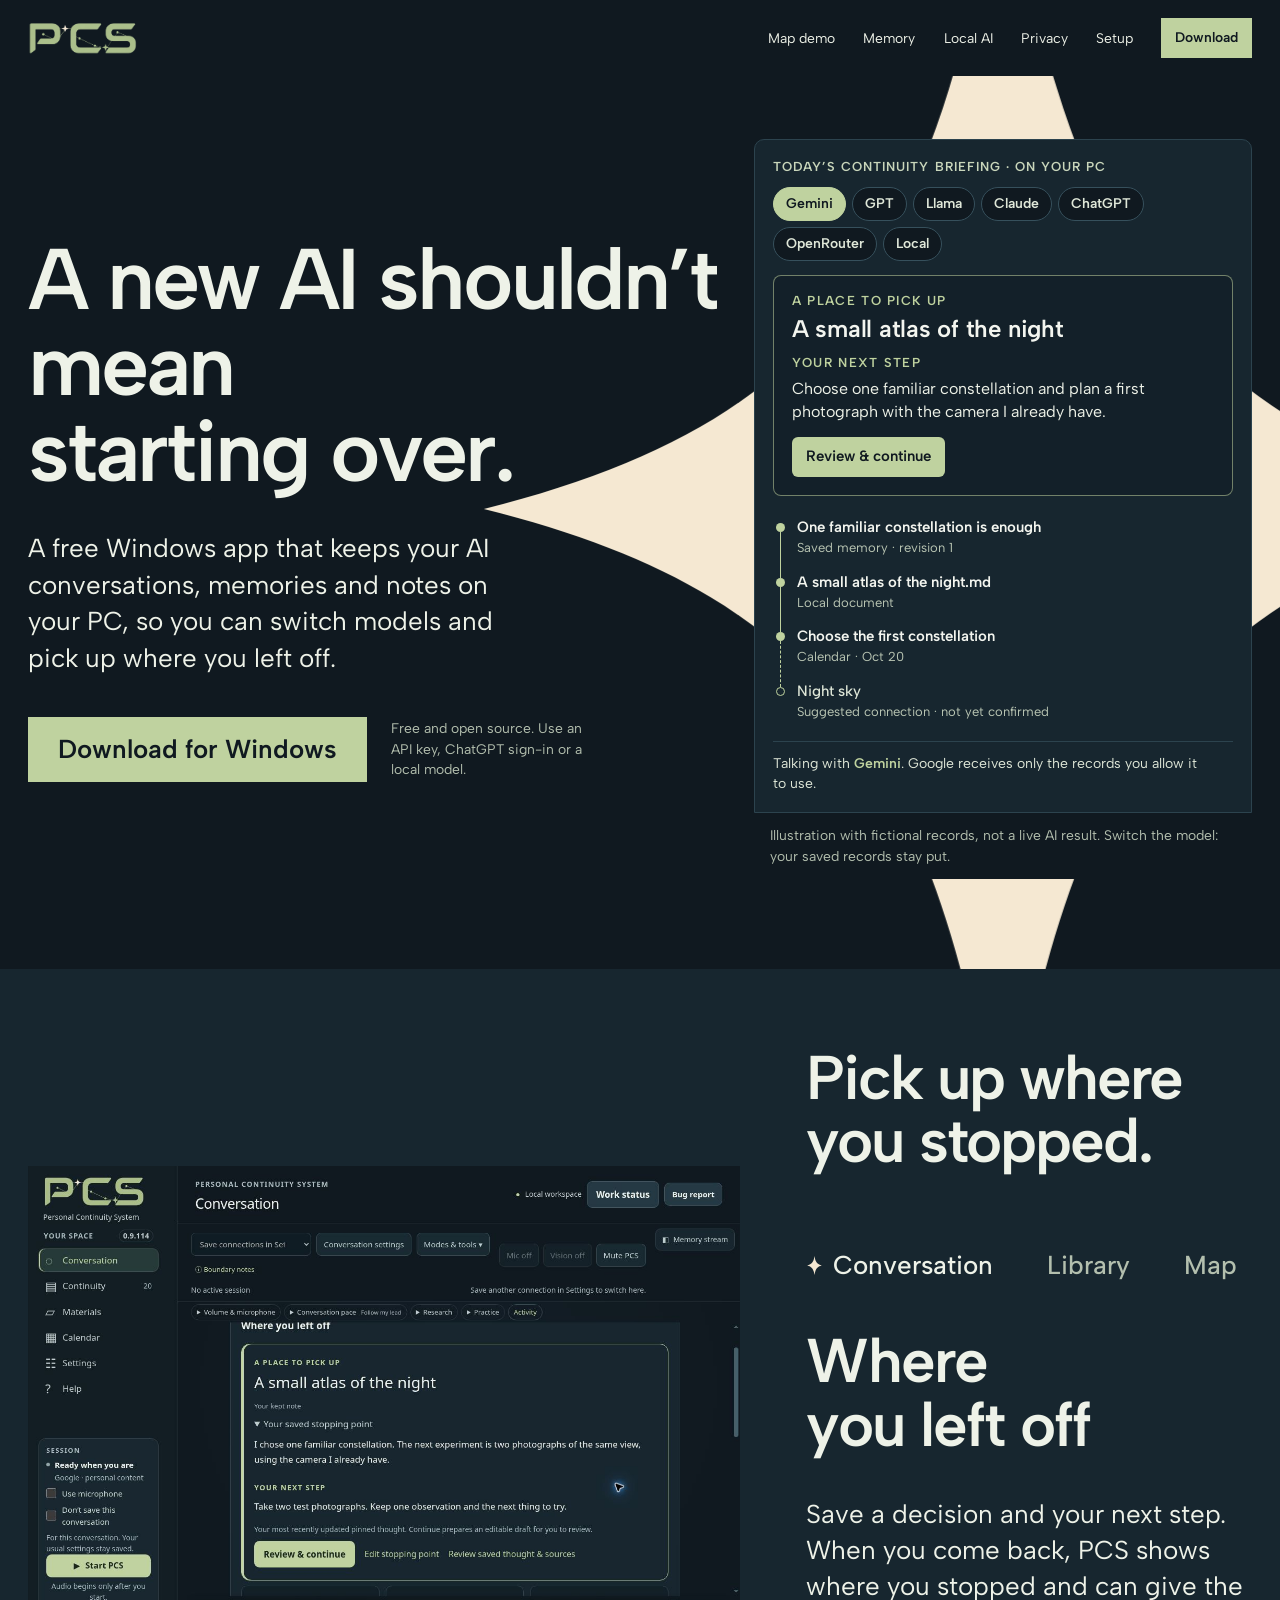
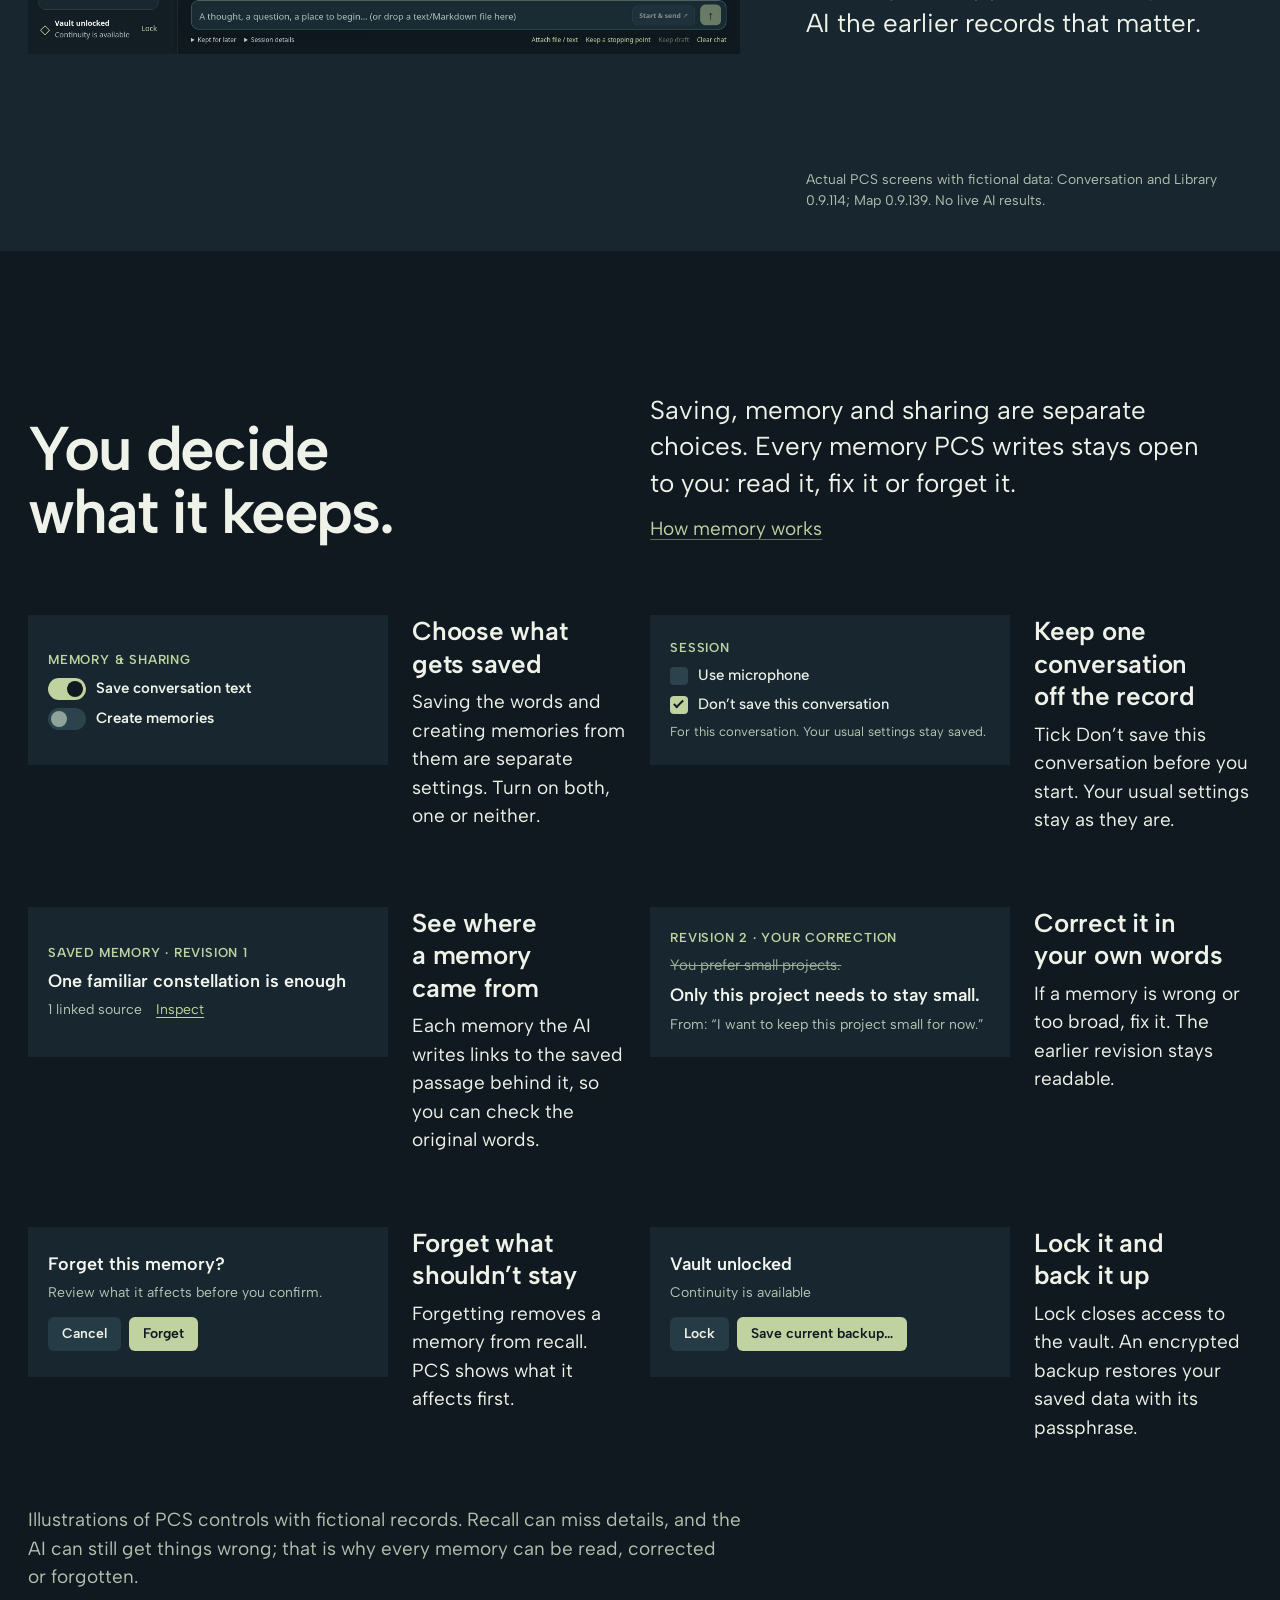
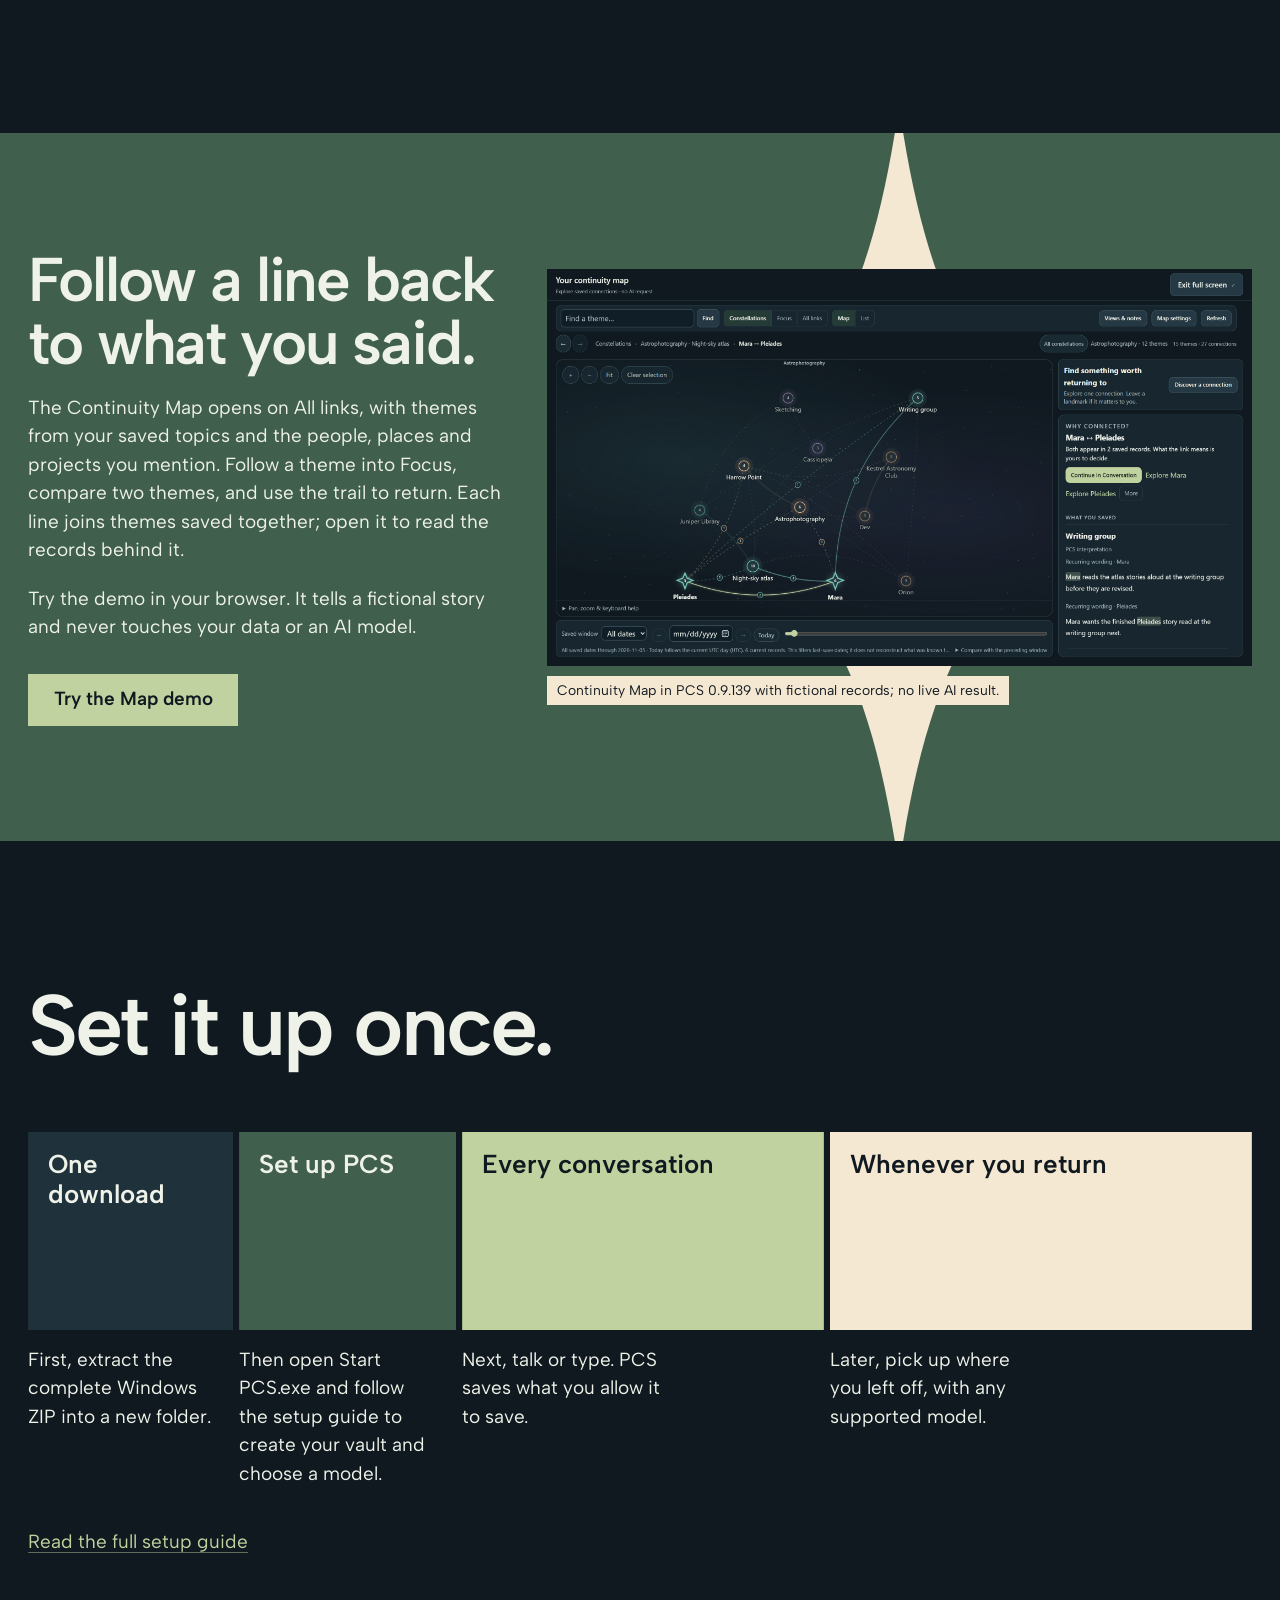
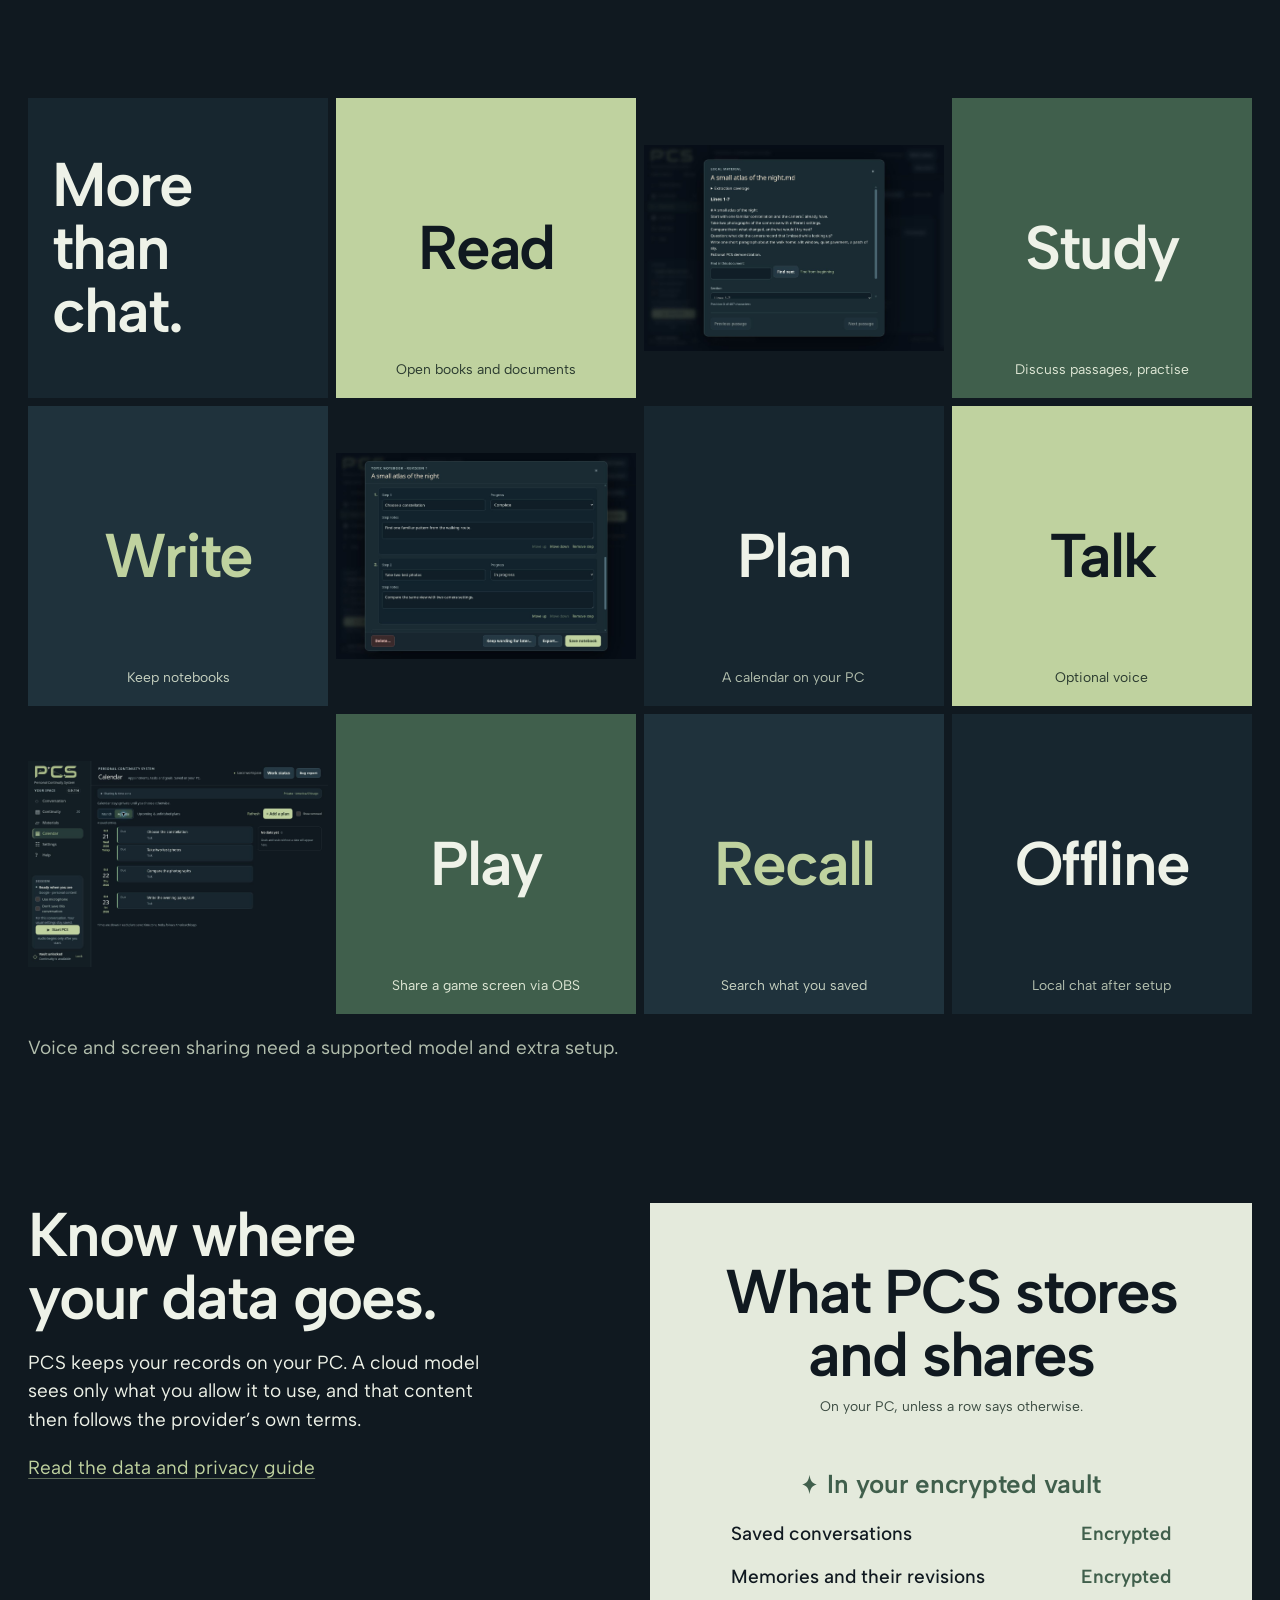
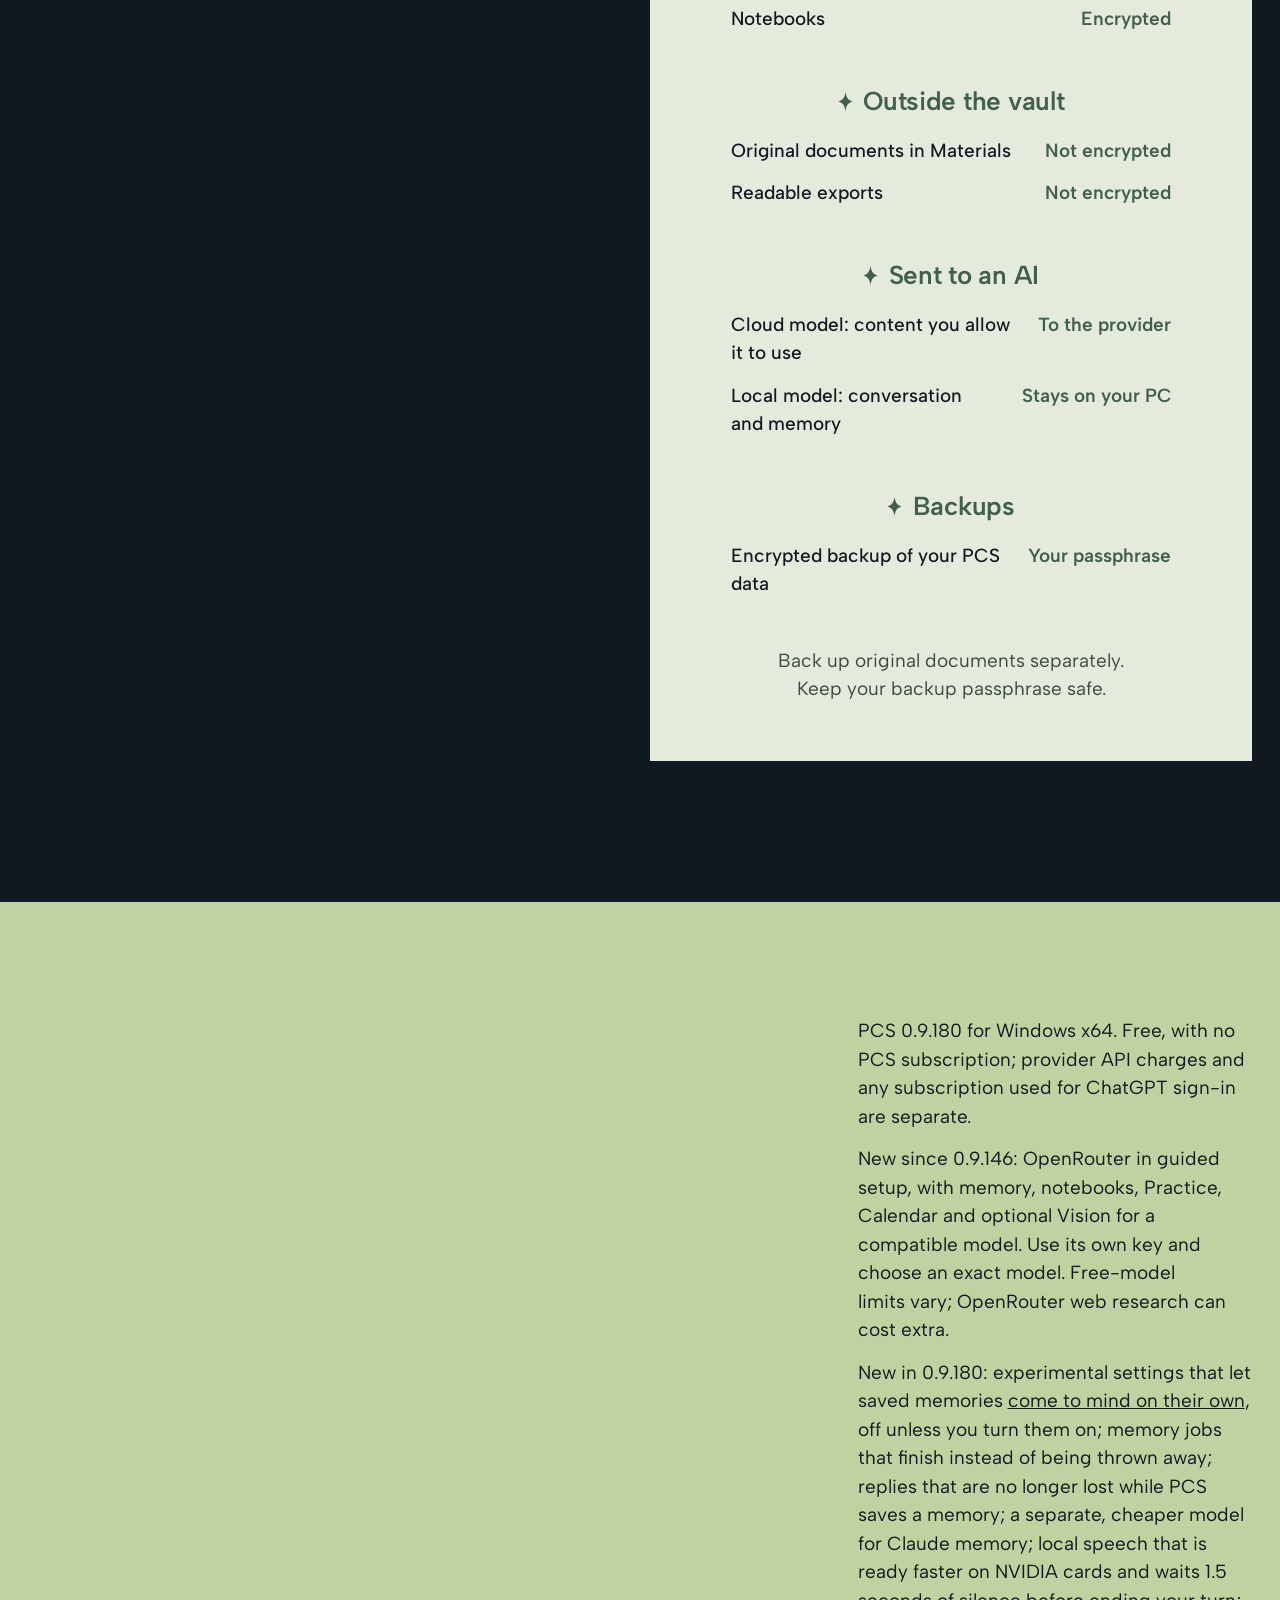
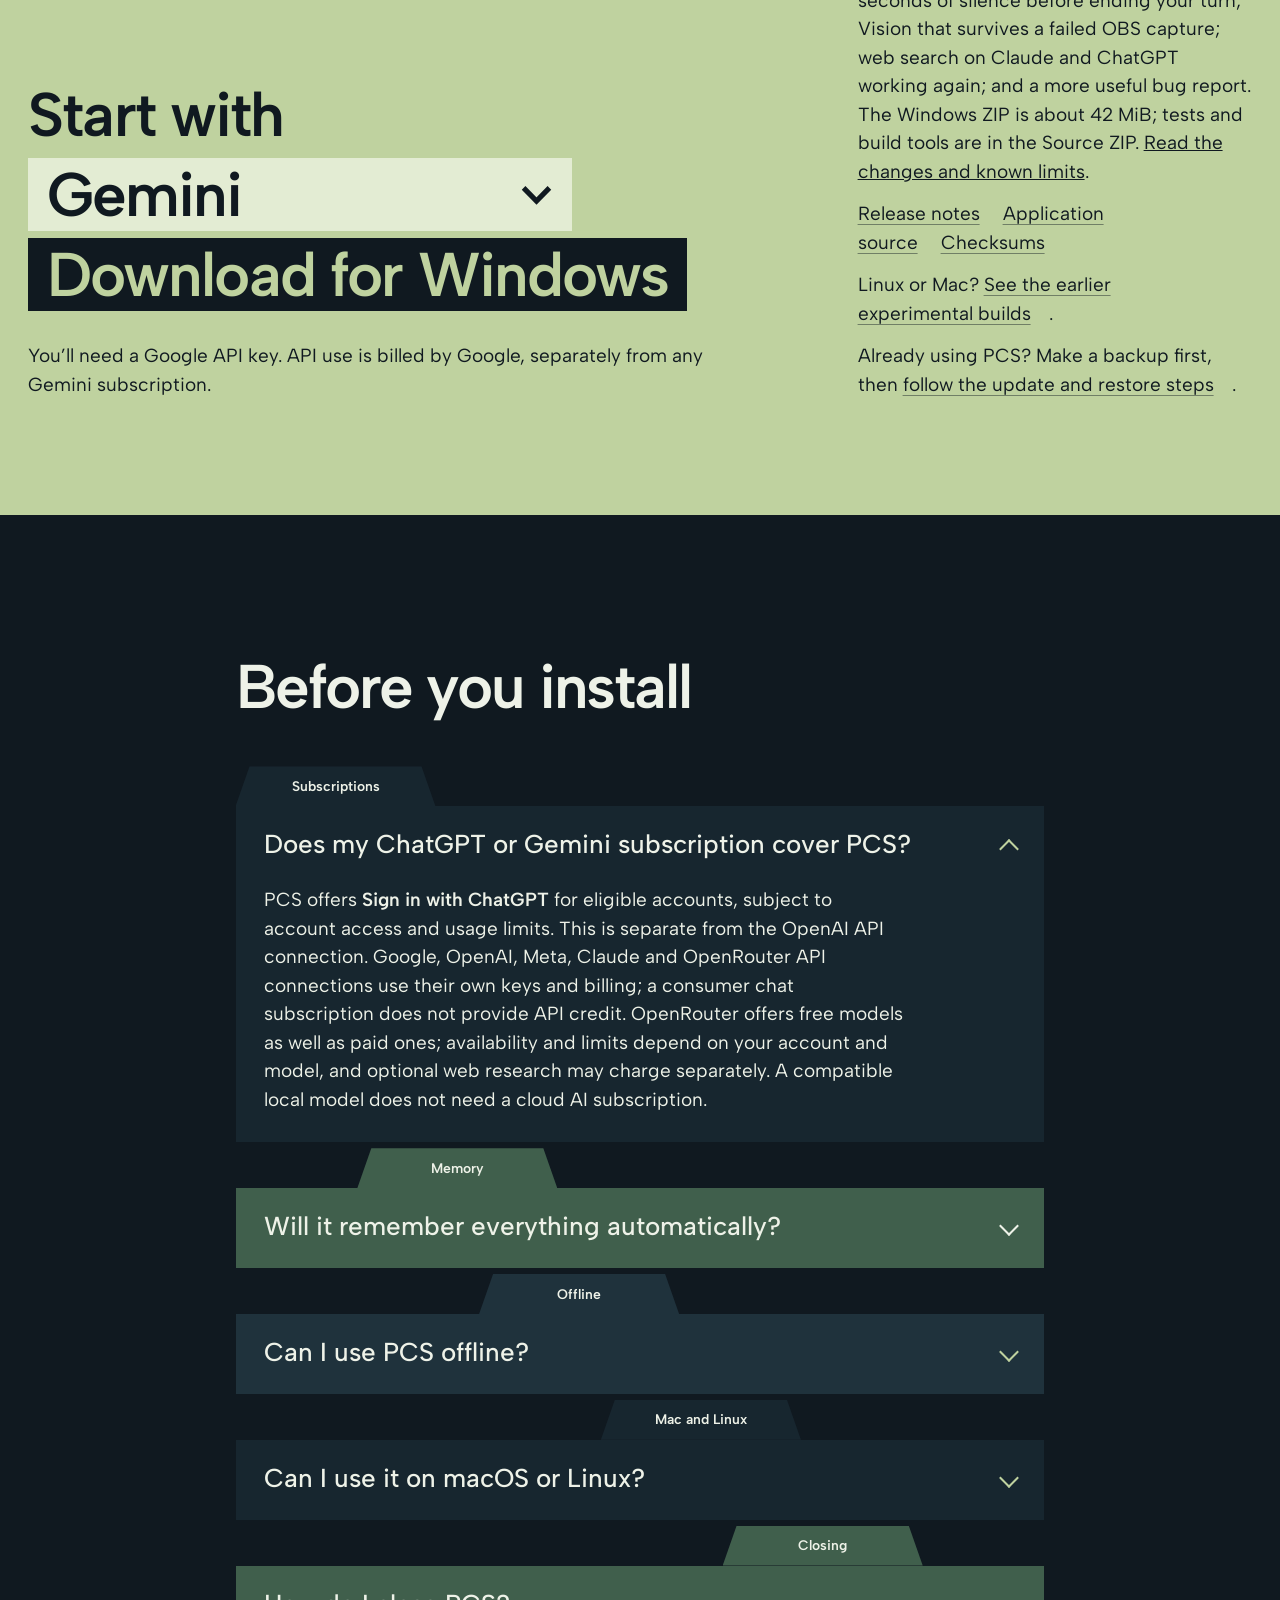
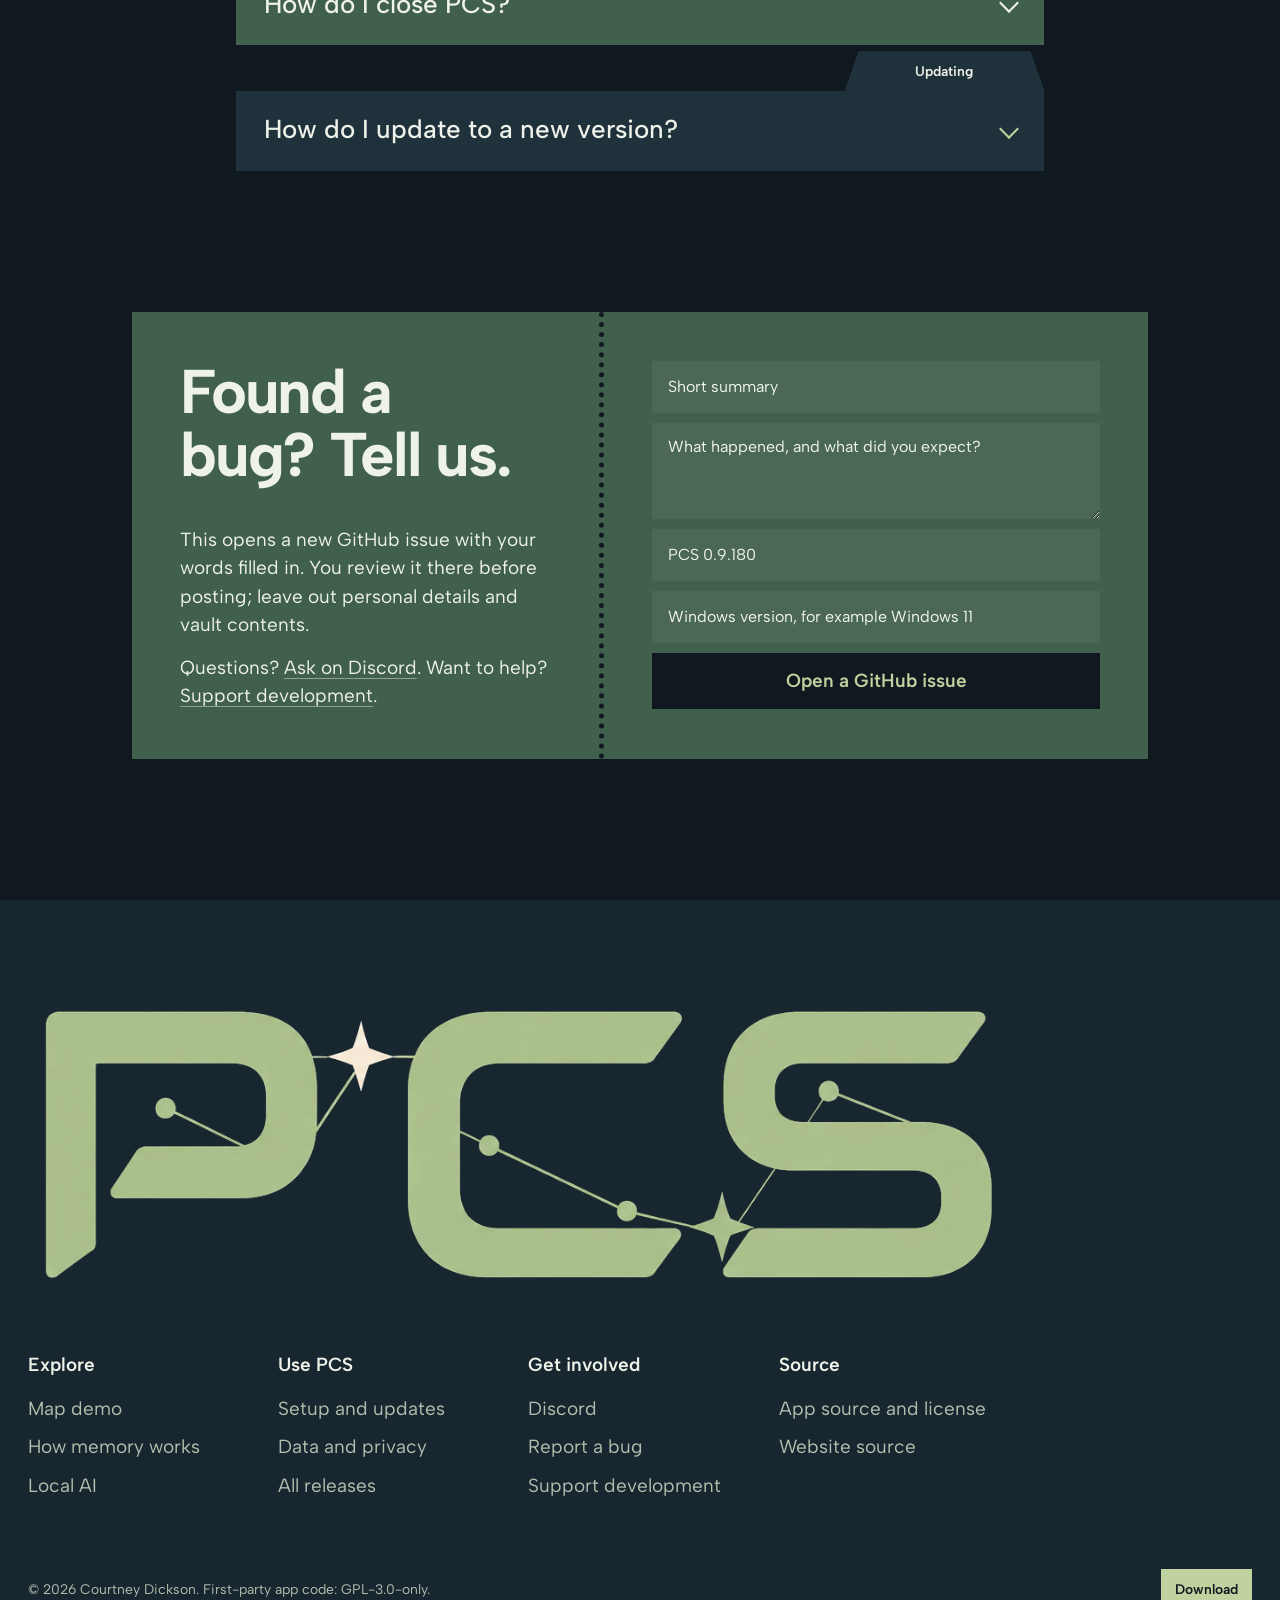
==== commit 61789ab1: "Add files via upload" ====
--- a/index.html
+++ b/index.html
@@ -18,9 +18,9 @@
 <meta property="og:image" content="https://pcs-personalcontinuitysystem.github.io/PCS-site/assets/social-preview-plain.png?v=20261021-sage-r2">
 <meta property="og:image:alt" content="PCS — A new AI shouldn’t mean starting over. Free for Windows.">
 <meta name="twitter:card" content="summary_large_image">
-<script type="application/ld+json">{"@context":"https://schema.org","@type":"SoftwareApplication","name":"PCS — Personal Continuity System","description":"A Windows app for AI conversation, editable memories and notes, with supported cloud and local models.","applicationCategory":"ProductivityApplication","operatingSystem":"Windows x64","softwareVersion":"0.9.164","url":"https://pcs-personalcontinuitysystem.github.io/PCS-site/","downloadUrl":"https://github.com/PCS-PersonalContinuitySystem/PCS/releases/download/v0.9.164/PCS-0.9.164-Windows-x64.zip","offers":{"@type":"Offer","price":"0","priceCurrency":"USD","description":"PCS is free. Cloud provider API charges are separate."}}</script>
+<script type="application/ld+json">{"@context":"https://schema.org","@type":"SoftwareApplication","name":"PCS — Personal Continuity System","description":"A Windows app for AI conversation, editable memories and notes, with supported cloud and local models.","applicationCategory":"ProductivityApplication","operatingSystem":"Windows x64","softwareVersion":"0.9.180","url":"https://pcs-personalcontinuitysystem.github.io/PCS-site/","downloadUrl":"https://github.com/PCS-PersonalContinuitySystem/PCS/releases/download/v0.9.180/PCS-0.9.180-Windows-x64.zip","offers":{"@type":"Offer","price":"0","priceCurrency":"USD","description":"PCS is free. Cloud provider API charges are separate."}}</script>
 <link rel="preload" href="assets/fonts/albert-sans-latin-wght.woff2" as="font" type="font/woff2" crossorigin>
-<link rel="stylesheet" href="assets/atlas.css?v=20261112-0154-r3">
+<link rel="stylesheet" href="assets/atlas.css?v=20261118-0180">
 <script>document.documentElement.classList.add('js')</script>
 <script defer src="assets/atlas.js?v=20261116-0164"></script>
 </head>
@@ -49,7 +49,7 @@
     <h1 id="hero-title" class="hero__title"><span class="line"><span data-line style="--i:0">A new AI shouldn’t</span></span> <span class="line"><span data-line style="--i:1">mean starting over.</span></span></h1>
     <p class="hero__lead" data-load style="--d:380ms">A free Windows app that keeps your AI conversations, memories and notes on your PC, so you can switch models and pick up where you left off.</p>
     <div class="hero__action" data-load style="--d:440ms">
-      <a class="button button--large" href="https://github.com/PCS-PersonalContinuitySystem/PCS/releases/download/v0.9.164/PCS-0.9.164-Windows-x64.zip">Download for Windows</a>
+      <a class="button button--large" href="https://github.com/PCS-PersonalContinuitySystem/PCS/releases/download/v0.9.180/PCS-0.9.180-Windows-x64.zip">Download for Windows</a>
       <p class="hero__note">Free and open source. Use an API key, ChatGPT sign-in or a local model.</p>
     </div>
   </div>
@@ -118,7 +118,7 @@
       </div>
     </div>
     <div class="showcase__actions" data-reveal style="--d:210ms">
-      <a class="cell cell--ink" href="https://github.com/PCS-PersonalContinuitySystem/PCS/releases/download/v0.9.164/PCS-0.9.164-Windows-x64.zip">Download for Windows</a>
+      <a class="cell cell--ink" href="https://github.com/PCS-PersonalContinuitySystem/PCS/releases/download/v0.9.180/PCS-0.9.180-Windows-x64.zip">Download for Windows</a>
       <a class="cell" href="getting-started.html">Read the setup guide</a>
     </div>
     <p class="showcase__note">Actual PCS screens with fictional data: Conversation and Library 0.9.114; Map 0.9.139. No live AI results.</p>
@@ -284,14 +284,14 @@
       <option value="chatgpt">ChatGPT sign-in</option>
       <option value="openrouter">OpenRouter</option>
       <option value="local">a local model</option>
-    </select></span> <a class="download__go" href="https://github.com/PCS-PersonalContinuitySystem/PCS/releases/download/v0.9.164/PCS-0.9.164-Windows-x64.zip">Download for Windows</a></h2>
+    </select></span> <a class="download__go" href="https://github.com/PCS-PersonalContinuitySystem/PCS/releases/download/v0.9.180/PCS-0.9.180-Windows-x64.zip">Download for Windows</a></h2>
     <p class="download__need" id="model-need" aria-live="polite">You’ll need a Google API key. API use is billed by Google, separately from any Gemini subscription.</p>
   </div>
   <div class="download__details">
-    <p>PCS 0.9.164 for Windows x64. Free, with no PCS subscription; provider API charges and any subscription used for ChatGPT sign-in are separate.</p>
+    <p>PCS 0.9.180 for Windows x64. Free, with no PCS subscription; provider API charges and any subscription used for ChatGPT sign-in are separate.</p>
     <p>New since 0.9.146: OpenRouter in guided setup, with memory, notebooks, Practice, Calendar and optional Vision for a compatible model. Use its own key and choose an exact model. Free-model limits vary; OpenRouter web research can cost extra.</p>
-    <p>New in 0.9.164: <strong>Get acquainted</strong> starts a relaxed first conversation; the Map opens on <strong>All links</strong>; cloud memory keeps subjects apart more carefully; and PCS Perspective can work a finished thought into an ordinary reply. The Windows ZIP is about 42 MiB; tests and build tools are in the Source ZIP. <a href="https://github.com/PCS-PersonalContinuitySystem/PCS/releases/tag/v0.9.164">Read the changes and known limits</a>.</p>
-    <p><a class="text-link" href="https://github.com/PCS-PersonalContinuitySystem/PCS/releases/tag/v0.9.164">Release notes</a> <a class="text-link" href="https://github.com/PCS-PersonalContinuitySystem/PCS/releases/download/v0.9.164/PCS-0.9.164-Source.zip">Application source</a> <a class="text-link" href="https://github.com/PCS-PersonalContinuitySystem/PCS/releases/download/v0.9.164/PCS-0.9.164-SHA256SUMS.txt">Checksums</a></p>
+    <p>New in 0.9.180: experimental settings that let saved memories <a href="memory-control.html#arriving-memory">come to mind on their own</a>, off unless you turn them on; memory jobs that finish instead of being thrown away; replies that are no longer lost while PCS saves a memory; a separate, cheaper model for Claude memory; local speech that is ready faster on NVIDIA cards and waits 1.5 seconds of silence before ending your turn; Vision that survives a failed OBS capture; web search on Claude and ChatGPT working again; and a more useful bug report. The Windows ZIP is about 42 MiB; tests and build tools are in the Source ZIP. <a href="https://github.com/PCS-PersonalContinuitySystem/PCS/releases/tag/v0.9.180">Read the changes and known limits</a>.</p>
+    <p><a class="text-link" href="https://github.com/PCS-PersonalContinuitySystem/PCS/releases/tag/v0.9.180">Release notes</a> <a class="text-link" href="https://github.com/PCS-PersonalContinuitySystem/PCS/releases/download/v0.9.180/PCS-0.9.180-Source.zip">Application source</a> <a class="text-link" href="https://github.com/PCS-PersonalContinuitySystem/PCS/releases/download/v0.9.180/PCS-0.9.180-SHA256SUMS.txt">Checksums</a></p>
     <p>Linux or Mac? <a class="text-link" href="local-ai.html#previews">See the earlier experimental builds</a>.</p>
     <p>Already using PCS? Make a backup first, then <a class="text-link" href="getting-started.html#upgrade">follow the update and restore steps</a>.</p>
   </div>
@@ -306,7 +306,7 @@
     </div>
     <div class="card card--2">
       <h3 class="card__head"><button type="button" class="card__toggle" aria-expanded="false" aria-controls="faq-2"><span class="card__tab">Memory</span><span class="card__q">Will it remember everything automatically?</span></button></h3>
-      <div class="card__panel" id="faq-2"><div><p>No. Saving conversation text, creating memories and sharing saved information are separate settings. The model receives selected information, not your entire archive. Recall and AI-written memories can be incomplete or wrong; you can inspect and correct them.</p></div></div>
+      <div class="card__panel" id="faq-2"><div><p>No. Saving conversation text, creating memories and sharing saved information are separate settings. The model receives selected information, not your entire archive. Recall and AI-written memories can be incomplete or wrong; you can inspect and correct them. Experimental settings can also let related memories come to mind on their own; they stay off unless you turn them on. <a class="text-link" href="memory-control.html#arriving-memory">How memory reaches a conversation</a>.</p></div></div>
     </div>
     <div class="card card--3">
       <h3 class="card__head"><button type="button" class="card__toggle" aria-expanded="false" aria-controls="faq-3"><span class="card__tab">Offline</span><span class="card__q">Can I use PCS offline?</span></button></h3>
@@ -342,7 +342,7 @@
       <label class="visually-hidden" for="bug-body">What happened, and what did you expect?</label>
       <textarea id="bug-body" name="body" rows="3" placeholder="What happened, and what did you expect?" required></textarea>
       <label class="visually-hidden" for="bug-version">PCS version</label>
-      <input id="bug-version" type="text" value="PCS 0.9.164" autocomplete="off">
+      <input id="bug-version" type="text" value="PCS 0.9.180" autocomplete="off">
       <label class="visually-hidden" for="bug-windows">Windows version</label>
       <input id="bug-windows" type="text" placeholder="Windows version, for example Windows 11" autocomplete="off">
       <button class="coupon__submit" type="submit">Open a GitHub issue</button>
@@ -358,7 +358,7 @@
     <div><h2>Explore</h2><a href="continuity-map.html">Map demo</a><a href="memory-control.html">How memory works</a><a href="local-ai.html">Local AI</a></div>
     <div><h2>Use PCS</h2><a href="getting-started.html">Setup and updates</a><a href="data-and-privacy.html">Data and privacy</a><a href="https://github.com/PCS-PersonalContinuitySystem/PCS/releases">All releases</a></div>
     <div><h2>Get involved</h2><a href="https://discord.com/invite/2ssCQhNgAN">Discord</a><a href="https://github.com/PCS-PersonalContinuitySystem/PCS/issues">Report a bug</a><a href="https://ko-fi.com/pcssupport">Support development</a></div>
-    <div><h2>Source</h2><a href="https://github.com/PCS-PersonalContinuitySystem/PCS/releases/download/v0.9.164/PCS-0.9.164-Source.zip">App source and license</a><a href="https://github.com/PCS-PersonalContinuitySystem/PCS-site">Website source</a></div>
+    <div><h2>Source</h2><a href="https://github.com/PCS-PersonalContinuitySystem/PCS/releases/download/v0.9.180/PCS-0.9.180-Source.zip">App source and license</a><a href="https://github.com/PCS-PersonalContinuitySystem/PCS-site">Website source</a></div>
   </div>
   <div class="footer__last">
     <p>© 2026 Courtney Dickson. First-party app code: GPL-3.0-only.</p>
--- a/assets/atlas.css
+++ b/assets/atlas.css
@@ -1,627 +1,638 @@
-/* PCS website: Star Atlas. Slate night chart, sage action, one cream four-point star. */
-
-@font-face {
-  font-family: "Albert Sans";
-  src: url("fonts/albert-sans-latin-wght.woff2") format("woff2-variations"),
-       url("fonts/albert-sans-latin-wght.woff2") format("woff2");
-  font-weight: 100 900;
-  font-style: normal;
-  font-display: swap;
-}
-
-:root {
-  --ground: #101920;
-  --ground-2: #17262f;
-  --ground-3: #1f323c;
-  --ink: #eef2e8;
-  --muted: #b3bfae;
-  --sage: #bfd29f;
-  --sage-hi: #d3e2b9;
-  --sage-soft: #e3ecd3;
-  --green: #405f4c;
-  --green-hi: #4d6f5a;
-  --cream: #f5e8d2;
-  --paper: #e4eadc;
-  --paper-ink: #101920;
-  --paper-muted: #3a4a40;
-
-  --step-small: clamp(0.8125rem, 0.79rem + 0.1vw, 0.875rem);
-  --step-body: clamp(1.0625rem, 1rem + 0.25vw, 1.1875rem);
-  --step-lead: clamp(1.25rem, 1.1rem + 0.7vw, 1.625rem);
-  --step-head: clamp(2rem, 1.3rem + 3.2vw, 4rem);
-  --step-display: clamp(2.375rem, 0.9rem + 5.6vw, 5.75rem);
-
-  --margin: clamp(16px, 2.2vw, 32px);
-  --gutter: clamp(12px, 1.6vw, 24px);
-  --section: clamp(96px, 11vw, 184px);
-
-  --ease-out: cubic-bezier(0.23, 1, 0.32, 1);
-  --ease-expo: cubic-bezier(0.16, 1, 0.3, 1);
-  --ease-in-out: cubic-bezier(0.77, 0, 0.175, 1);
-  --t-press: 140ms;
-  --t-hover: 180ms;
-  --t-ui: 240ms;
-
-  color-scheme: dark;
-  accent-color: var(--sage);
-  scrollbar-color: var(--green) var(--ground);
-}
-
-*, *::before, *::after { box-sizing: border-box; }
-html { -webkit-text-size-adjust: 100%; scroll-behavior: smooth; }
-@media (prefers-reduced-motion: reduce) { html { scroll-behavior: auto; } }
-body {
-  margin: 0;
-  background: var(--ground);
-  color: var(--ink);
-  font-family: "Albert Sans", "Segoe UI", system-ui, sans-serif;
-  font-size: var(--step-body);
-  line-height: 1.5;
-  font-weight: 400;
-  caret-color: var(--sage);
-  text-rendering: optimizeLegibility;
-  -webkit-font-smoothing: antialiased;
-}
-::selection { background: var(--sage); color: var(--ground); }
-img, svg { display: block; max-width: 100%; }
-h1, h2, h3, p, ul, ol, dl, dd, figure { margin: 0; }
-ul, ol { padding: 0; list-style: none; }
-h1, h2, h3 { font-weight: 600; text-wrap: balance; }
-p { text-wrap: pretty; }
-a { color: inherit; }
-button, input, select, textarea { font: inherit; color: inherit; }
-strong { font-weight: 600; }
-
-:focus-visible { outline: 2px solid var(--sage); outline-offset: 3px; }
-
-.skip-link {
-  position: absolute; left: var(--margin); top: -100px; z-index: 50;
-  background: var(--sage); color: var(--ground); padding: 12px 18px; font-weight: 600; text-decoration: none;
-}
-.skip-link:focus { top: 12px; }
-.visually-hidden {
-  position: absolute !important; width: 1px; height: 1px; padding: 0; margin: -1px;
-  overflow: hidden; clip: rect(0 0 0 0); white-space: nowrap; border: 0;
-}
-
-/* Shared type */
-.section-title { font-size: var(--step-head); line-height: 1.02; letter-spacing: -0.035em; max-width: 14ch; }
-.display-title { font-size: var(--step-display); line-height: 1; letter-spacing: -0.035em; max-width: 16ch; }
-
-/* Buttons and links: one shape, square corners */
-.button {
-  display: inline-flex; align-items: center; justify-content: center;
-  min-height: 52px; padding: 0.8em 1.35em;
-  background: var(--sage); color: var(--ground);
-  font-weight: 600; line-height: 1.1; text-decoration: none;
-  transition: transform var(--t-press) var(--ease-out), background-color var(--t-hover) ease;
-}
-.button:active { transform: scale(0.97); }
-.button--large { font-size: var(--step-lead); min-height: 64px; padding: 0.7em 1.15em; }
-.button--small { font-size: var(--step-small); min-height: 40px; padding: 0.55em 1em; }
-.text-link {
-  color: var(--sage);
-  text-decoration: underline; text-decoration-thickness: 0.07em; text-underline-offset: 0.22em;
-  text-decoration-color: color-mix(in srgb, currentColor 45%, transparent);
-  transition: text-decoration-color var(--t-hover) ease, color var(--t-hover) ease;
-}
-@media (hover: hover) and (pointer: fine) {
-  .button:hover { background: var(--sage-hi); }
-  .text-link:hover { text-decoration-color: currentColor; }
-}
-
-/* Masthead: a plain bar */
-.masthead { position: relative; z-index: 20; background: var(--ground); }
-.masthead__inner {
-  display: flex; align-items: center; justify-content: space-between; gap: 24px;
-  padding: 18px var(--margin);
-}
-.masthead__brand { display: block; flex: none; }
-.masthead__brand img { height: 34px; width: auto; }
-.masthead__nav { display: flex; align-items: center; gap: clamp(16px, 2.2vw, 32px); font-size: var(--step-small); }
-.masthead__nav a:not(.button) {
-  color: var(--ink); text-decoration: none; padding-block: 8px;
-  text-decoration-line: underline; text-decoration-color: transparent; text-underline-offset: 0.3em; text-decoration-thickness: 0.07em;
-  transition: text-decoration-color var(--t-hover) ease;
-}
-@media (hover: hover) and (pointer: fine) { .masthead__nav a:not(.button):hover { text-decoration-color: var(--sage); } }
-.masthead__nav a[aria-current="page"] { text-decoration-color: var(--sage); font-weight: 600; }
-.masthead__toggle {
-  display: none; min-height: 44px; padding: 0 16px;
-  background: var(--ground-3); color: var(--ink); border: 0; font-weight: 600; cursor: pointer;
-  transition: transform var(--t-press) var(--ease-out);
-}
-.masthead__toggle:active { transform: scale(0.97); }
-
-/* Hero */
-.hero {
-  position: relative; overflow: clip;
-  display: grid; grid-template-columns: repeat(12, minmax(0, 1fr)); column-gap: var(--gutter); align-items: center;
-  min-height: min(calc(100svh - 70px), 940px);
-  padding: clamp(40px, 7vh, 96px) var(--margin) clamp(64px, 10vh, 128px);
-}
-.hero__star {
-  position: absolute; z-index: -1; pointer-events: none;
-  left: 50%; top: 50%; translate: -50% -50%;
-  height: 150vh; height: 150svh; width: auto; aspect-ratio: 200 / 260; max-width: none;
-  fill: var(--cream);
-}
-.hero__copy { position: relative; z-index: 2; grid-column: 1 / span 7; }
-.hero__title { font-size: var(--step-display); line-height: 1; letter-spacing: -0.035em; font-weight: 600; }
-.hero__title .line { display: block; width: fit-content; overflow: clip; padding-bottom: 0.09em; margin-bottom: -0.09em; }
-.hero__title [data-line] { display: inline-block; }
-.hero__lead { font-size: var(--step-lead); line-height: 1.4; max-width: 31ch; margin-top: clamp(28px, 4vh, 44px); }
-.hero__action { display: flex; flex-wrap: wrap; align-items: center; gap: 14px 24px; margin-top: clamp(28px, 4.5vh, 48px); }
-.hero__note { font-size: var(--step-small); color: var(--muted); max-width: 26ch; }
-
-.hero__demo { position: relative; z-index: 1; grid-column: 8 / span 5; max-width: 540px; justify-self: center; width: 100%; }
-.hero__demo figcaption { position: relative; background: var(--ground); color: var(--muted); font-size: var(--step-small); padding: 12px 16px; }
-
-/* The app fragment: the product's own look, so it keeps its borders and radius */
-.app {
-  position: relative;
-  background: var(--ground-2); color: #dfe7d8; border: 1px solid #2c434e; border-radius: 10px 10px 0 0; /* taste-skill-ignore: data-ui fragment keeps the app's own border */
-  padding: clamp(14px, 1.4vw, 20px); font-size: 15px; line-height: 1.45;
-}
-.app__top { display: flex; flex-wrap: wrap; align-items: center; justify-content: space-between; gap: 10px 14px; margin-bottom: 14px; }
-.app__crumb { font-size: 13px; letter-spacing: 0.08em; text-transform: uppercase; color: #c9d6bb; font-weight: 600; }
-.app__models { display: flex; flex-wrap: wrap; gap: 6px; }
-.app__models button {
-  min-height: 34px; padding: 0 12px; border-radius: 999px; cursor: pointer;
-  background: var(--ground); color: #dfe7d8; border: 1px solid #36505c; font-size: 14px; font-weight: 600; /* taste-skill-ignore: data-ui */
-  transition: background-color var(--t-hover) ease, border-color var(--t-hover) ease, color var(--t-hover) ease, transform var(--t-press) var(--ease-out);
-}
-.app__models button:active { transform: scale(0.96); }
-.app__models button[aria-pressed="true"] { background: var(--sage); color: var(--ground); border-color: var(--sage); }
-@media (hover: hover) and (pointer: fine) { .app__models button:not([aria-pressed="true"]):hover { border-color: var(--sage); } }
-.app__card { border: 1px solid rgba(191, 210, 159, 0.55); border-radius: 8px; padding: 16px 18px 18px; background: #132029; } /* taste-skill-ignore: data-ui */
-.app__kicker { font-size: 13px; letter-spacing: 0.1em; text-transform: uppercase; color: var(--sage); font-weight: 600; }
-.app__title { font-size: 24px; line-height: 1.15; color: #f3f5ef; font-weight: 600; letter-spacing: -0.01em; margin: 4px 0 12px; }
-.app__step { font-size: 16px; color: #eef2e8; margin-top: 4px; }
-.app__button { display: inline-block; margin-top: 14px; padding: 9px 14px; border-radius: 6px; background: var(--sage); color: var(--ground); font-weight: 600; font-size: 15px; }
-.app__records { margin-top: 14px; }
-.app__records li { position: relative; display: grid; padding: 7px 0 7px 24px; }
-.app__records li::before {
-  content: ""; position: absolute; left: 3px; top: 13px; width: 9px; height: 9px; border-radius: 50%; background: var(--sage);
-}
-.app__records li:not(:last-child)::after {
-  content: ""; position: absolute; left: 7px; top: 22px; bottom: -13px; width: 1.5px; background: var(--sage);
-}
-.app__records li:nth-last-child(2)::after { background: none; border-left: 1.5px dashed var(--sage); width: 0; } /* taste-skill-ignore: data-ui chart line, dashed means suggested */
-.app__records li.is-suggested::before { background: var(--ground-2); border: 1.5px solid var(--sage); } /* taste-skill-ignore: data-ui hollow dot for a suggested record */
-.app__records li.is-suggested .app__record { color: #dfe7d8; font-weight: 500; }
-.app__record { color: #f3f5ef; font-weight: 600; }
-.app__type { font-size: 13px; color: #b9c5b3; }
-.app__status { margin-top: 12px; padding-top: 12px; border-top: 1px solid #2c434e; font-size: 14px; color: #dfe7d8; min-height: 3.2em; } /* taste-skill-ignore: data-ui */
-.app__status strong { color: var(--sage); }
-.app__flap { display: inline; transition: opacity 160ms ease, filter 160ms ease; }
-.app__flap.is-flipping { opacity: 0; filter: blur(2px); }
-
-/* Showcase: complete landscape capture beside spare text */
-.showcase {
-  display: grid; grid-template-columns: minmax(0, 3fr) minmax(0, 2fr);
-  min-height: 88svh; background: var(--ground-2);
-}
-.showcase__plate { display: grid; place-items: center; padding: var(--margin); }
-.showcase__zoom {
-  position: relative; display: block; width: 100%; max-width: 100%; aspect-ratio: 1363 / 936;
-  padding: 0; border: 0; background: var(--ground); cursor: zoom-in; overflow: hidden;
-}
-.showcase__zoom img {
-  position: absolute; inset: 0; width: 100%; height: 100%; object-fit: contain;
-  opacity: 0; filter: blur(2px); transition: opacity var(--t-ui) ease, filter var(--t-ui) ease;
-}
-.showcase__zoom img.is-active { opacity: 1; filter: none; }
-.showcase__text {
-  display: flex; flex-direction: column; justify-content: space-between; gap: 40px;
-  padding: clamp(40px, 6vw, 96px) var(--margin) 40px clamp(24px, 3vw, 48px);
-}
-.showcase__tabs { display: flex; flex-wrap: wrap; gap: 8px 28px; margin-top: 32px; }
-.showcase__tabs button {
-  position: relative; display: inline-flex; align-items: center; gap: 10px;
-  min-height: 44px; padding: 0; background: none; border: 0; cursor: pointer;
-  font-size: var(--step-lead); font-weight: 500; color: var(--muted);
-  transition: color var(--t-hover) ease;
-}
-.showcase__tabs button::before {
-  content: ""; width: 0.62em; height: 0.75em; background: var(--cream);
-  -webkit-mask: var(--star) center / contain no-repeat; mask: var(--star) center / contain no-repeat;
-  transform: scale(0.6); opacity: 0; transition: opacity var(--t-ui) ease, transform var(--t-ui) var(--ease-out);
-}
-.showcase__tabs button[aria-selected="true"] { color: var(--ink); }
-.showcase__tabs button[aria-selected="true"]::before { opacity: 1; transform: none; }
-@media (hover: hover) and (pointer: fine) { .showcase__tabs button:hover { color: var(--ink); } }
-.showcase__panel h3 { font-size: var(--step-head); line-height: 1.05; letter-spacing: -0.03em; }
-.showcase__panel p { max-width: 34ch; margin-top: clamp(20px, 3vw, 40px); font-size: var(--step-lead); line-height: 1.4; }
-.showcase__actions { display: grid; grid-template-columns: 1fr 1fr; gap: 8px; }
-.cell {
-  display: flex; align-items: center; min-height: 72px; padding: 0 22px;
-  background: var(--ground-3); color: var(--ink); text-decoration: none; font-weight: 600;
-  transition: background-color var(--t-hover) ease, transform var(--t-press) var(--ease-out);
-}
-.cell:active { transform: scale(0.98); }
-.cell--ink { background: var(--sage); color: var(--ground); }
-@media (hover: hover) and (pointer: fine) {
-  .cell:hover { background: #29414d; }
-  .cell--ink:hover { background: var(--sage-hi); }
-}
-.showcase__note { font-size: var(--step-small); color: var(--muted); margin-top: -24px; }
-
-:root { --star: url("data:image/svg+xml,%3Csvg xmlns='http://www.w3.org/2000/svg' viewBox='0 0 200 260'%3E%3Cpath d='M100 0C112 83 136 114 200 130 136 146 112 177 100 260 88 177 64 146 0 130 64 114 88 83 100 0Z'/%3E%3C/svg%3E"); }
-
-/* Memory: one small proof beside each sentence */
-.memory { padding: var(--section) var(--margin) 0; }
-.memory__head { display: grid; grid-template-columns: repeat(12, minmax(0, 1fr)); column-gap: var(--gutter); align-items: end; }
-.memory__head .section-title { grid-column: 1 / span 6; }
-.memory__intro { grid-column: 7 / span 6; display: grid; gap: 14px; justify-items: start; max-width: 46ch; }
-.memory__intro p { font-size: var(--step-lead); line-height: 1.4; }
-.memory__list {
-  display: grid; grid-template-columns: repeat(2, minmax(0, 1fr)); gap: 72px var(--gutter);
-  margin-top: 72px;
-}
-.proofrow { display: grid; grid-template-columns: minmax(0, 360px) minmax(0, 1fr); gap: 24px; align-items: start; }
-.proof { background: var(--ground-2); min-height: 150px; padding: 20px; overflow: hidden; display: flex; align-items: center; }
-.proofrow__text h3 { font-size: var(--step-lead); line-height: 1.25; letter-spacing: -0.01em; }
-.proofrow__text p { margin-top: 8px; max-width: 34ch; }
-.memory__note { max-width: 64ch; margin-top: 64px; color: var(--muted); font-size: var(--step-body); }
-
-/* The fragments: the app's own look, at true size */
-.mini { width: 100%; display: grid; gap: 8px; font-size: 15px; line-height: 1.4; color: #dfe7d8; }
-.mini__label { font-size: 13px; font-weight: 600; letter-spacing: 0.06em; text-transform: uppercase; color: var(--sage); }
-.mini__title { font-size: 18px; font-weight: 600; line-height: 1.25; color: #f3f5ef; }
-.mini__meta { font-size: 14px; color: #b9c5b3; }
-.mini__note { font-size: 13px; color: #b9c5b3; }
-.mini__link { margin-left: 10px; color: var(--sage); text-decoration: underline; text-underline-offset: 0.2em; }
-.mini__old { font-size: 15px; color: #9fae9b; text-decoration: line-through; }
-.mini-switch, .mini-check { display: flex; align-items: center; gap: 10px; font-weight: 600; color: #eef2e8; }
-.mini-switch__track { position: relative; width: 38px; height: 22px; border-radius: 999px; background: #2c434e; flex: none; }
-.mini-switch__track::after { content: ""; position: absolute; top: 3px; left: 3px; width: 16px; height: 16px; border-radius: 50%; background: #8fa39a; }
-.mini-switch.is-on .mini-switch__track { background: var(--sage); }
-.mini-switch.is-on .mini-switch__track::after { left: auto; right: 3px; background: var(--ground); }
-.mini-check { font-weight: 500; }
-.mini-check__box { position: relative; width: 18px; height: 18px; border-radius: 4px; background: #2c434e; flex: none; }
-.mini-check.is-on .mini-check__box { background: var(--sage); }
-.mini-check.is-on .mini-check__box::after { content: ""; position: absolute; left: 6px; top: 2px; width: 5px; height: 10px; border: solid var(--ground); border-width: 0 2px 2px 0; transform: rotate(45deg); }
-.mini__actions { display: flex; flex-wrap: wrap; gap: 8px; margin-top: 6px; }
-.mini-btn { display: inline-flex; align-items: center; min-height: 34px; padding: 0 14px; border-radius: 6px; background: var(--sage); color: var(--ground); font-weight: 600; font-size: 14px; }
-.mini-btn--quiet { background: #253b45; color: #eef2e8; }
-
-/* Map band: one full-width band, the star as the stage */
-.band {
-  position: relative; overflow: clip; margin-top: var(--section);
-  display: grid; grid-template-columns: repeat(12, minmax(0, 1fr)); column-gap: var(--gutter); align-items: center;
-  background: var(--green); padding: clamp(72px, 9vw, 144px) var(--margin);
-}
-.band__text { grid-column: 1 / span 5; position: relative; z-index: 1; display: grid; gap: 20px; justify-items: start; }
-.band__text p { max-width: 40ch; }
-.band__text .button { margin-top: 12px; }
-.band__stage { grid-column: 6 / span 7; position: relative; }
-.band__star {
-  position: absolute; z-index: 0; left: 50%; top: 50%; height: 175%; width: auto; aspect-ratio: 200 / 240;
-  transform: translate(-50%, -50%); fill: var(--cream);
-}
-.band__shot { position: relative; z-index: 1; display: block; width: 100%; padding: 0; border: 0; background: var(--ground); cursor: zoom-in; overflow: hidden; }
-.band__shot img { width: 100%; height: auto; transform-origin: 50% 40%; }
-.band__stage figcaption { position: relative; z-index: 1; margin-top: 10px; font-size: var(--step-small); color: var(--ground); background: var(--cream); display: inline-block; padding: 4px 10px; }
-
-/* Stages as one bar */
-.stages { padding: var(--section) var(--margin) 0; }
-.stages__bar {
-  display: flex; gap: 6px; margin-top: 64px;
-  --bar-h: max(160px, 22vh);
-}
-.stage { display: flex; flex-direction: column; min-width: 0; }
-.stage__block { height: var(--bar-h); padding: 18px 20px; background: var(--c); color: var(--fg, var(--ink)); }
-.stage__time { display: block; font-size: var(--step-lead); font-weight: 600; line-height: 1.15; }
-.stage__clause { margin-top: 16px; max-width: min(22ch, 100%); padding-right: 20px; }
-.stage--1 { flex: 17 1 0; --c: var(--ground-3); }
-.stage--2 { flex: 18 1 0; --c: var(--green); }
-.stage--3 { flex: 30 1 0; --c: var(--sage); --fg: var(--ground); }
-.stage--4 { flex: 35 1 0; --c: var(--cream); --fg: var(--ground); }
-.stages__more { margin-top: 40px; }
-
-/* Wall of word tiles */
-.wall { padding: var(--section) var(--margin) 0; }
-.wall__grid { display: grid; grid-template-columns: repeat(4, minmax(0, 1fr)); gap: 8px; }
-.cellw { position: relative; aspect-ratio: 1; overflow: hidden; background: var(--bg); color: var(--fg); }
-.cellw--a { --bg: var(--ground-2); --fg: var(--ink); --cap: var(--muted); }
-.cellw--b { --bg: var(--sage); --fg: var(--ground); --cap: #2a3a2f; }
-.cellw--c { --bg: var(--green); --fg: var(--ink); --cap: #dfe8d6; }
-.cellw--d { --bg: var(--ground-3); --fg: var(--sage); --cap: #c6d1c0; }
-.cellw a { position: absolute; inset: 0; display: grid; place-items: center; text-decoration: none; color: inherit; }
-.cellw__word { font-size: var(--step-head); font-weight: 600; letter-spacing: -0.035em; line-height: 1; transition: transform 320ms var(--ease-out); }
-.cellw__caption {
-  position: absolute; left: 12px; right: 12px; bottom: 18px; text-align: center;
-  font-size: var(--step-small); color: var(--cap);
-  text-decoration: underline; text-decoration-color: transparent; text-underline-offset: 0.25em; text-decoration-thickness: 0.07em;
-  transition: text-decoration-color var(--t-hover) ease;
-}
-@media (hover: hover) and (pointer: fine) {
-  .cellw a:hover .cellw__word { transform: translateY(-6px); }
-  .cellw a:hover .cellw__caption { text-decoration-color: currentColor; }
-}
-.cellw a:focus-visible { outline-offset: -6px; outline-color: currentColor; }
-.cellw--photo { background: var(--ground); }
-.cellw__image {
-  position: absolute; inset: 0; display: grid; place-items: center;
-  width: 100%; height: 100%; padding: 0; border: 0;
-  background: var(--ground); cursor: zoom-in;
-}
-.cellw__image:focus-visible { outline-offset: -4px; }
-.cellw--photo img { width: 100%; height: 100%; object-fit: contain; }
-.cellw__heading { position: absolute; inset: 0; display: grid; align-content: center; padding: 24px; font-size: var(--step-head); line-height: 1.02; letter-spacing: -0.035em; }
-.wall__note { margin-top: 20px; color: var(--muted); font-size: var(--step-body); }
-
-/* Data sheet */
-.sheet-section {
-  display: grid; grid-template-columns: repeat(12, minmax(0, 1fr)); column-gap: var(--gutter); align-items: start;
-  padding: var(--section) var(--margin) 0;
-}
-.sheet-section__intro { grid-column: 1 / span 5; display: grid; gap: 20px; justify-items: start; position: sticky; top: 32px; }
-.sheet-section__intro p { max-width: 38ch; }
-.sheet {
-  grid-column: 7 / span 6; justify-self: end; width: 100%; max-width: 640px;
-  background: var(--paper); color: var(--paper-ink); padding: clamp(32px, 4.5vw, 64px); text-align: center;
-}
-.sheet__title { font-size: var(--step-head); font-weight: 600; letter-spacing: -0.035em; line-height: 1.02; }
-.sheet__note { font-size: var(--step-small); color: var(--paper-muted); margin-top: 10px; }
-.sheet__group { margin-top: 48px; }
-.sheet__group h3 { display: inline-flex; align-items: center; gap: 10px; font-size: var(--step-lead); letter-spacing: -0.01em; color: var(--green); }
-.sheet__group h3::before { content: ""; width: 0.6em; height: 0.72em; background: var(--green); -webkit-mask: var(--star) center / contain no-repeat; mask: var(--star) center / contain no-repeat; }
-.sheet dl { max-width: 440px; margin: 16px auto 0; text-align: left; display: grid; gap: 14px; }
-.sheet dl div { display: flex; justify-content: space-between; align-items: baseline; gap: 24px; }
-.sheet dt { font-weight: 500; }
-.sheet dd { font-variant-numeric: tabular-nums; font-weight: 600; color: var(--green); text-align: right; flex: none; }
-.sheet__foot { margin-top: 48px; color: var(--paper-muted); }
-
-/* Download: a sentence with a blank, on a sage field */
-.download {
-  margin-top: var(--section); background: var(--sage); color: var(--ground); padding: clamp(72px, 9vw, 152px) var(--margin);
-  display: grid; grid-template-columns: repeat(12, minmax(0, 1fr)); column-gap: var(--gutter); align-items: end;
-}
-.download__form { grid-column: 1 / span 8; }
-.download__sentence { font-size: var(--step-head); line-height: 1.3; letter-spacing: -0.03em; font-weight: 600; max-width: 22em; }
-.download__blank { display: inline-block; vertical-align: baseline; }
-.download__sentence select {
-  appearance: none; -webkit-appearance: none; cursor: pointer;
-  height: 1.18em; padding: 0 1.15em 0 0.3em; border: 0; border-radius: 0;
-  background: var(--sage-soft) no-repeat right 0.32em center / 0.5em;
-  background-image: url("data:image/svg+xml,%3Csvg xmlns='http://www.w3.org/2000/svg' viewBox='0 0 12 8'%3E%3Cpath d='M1 1.5 6 6.5 11 1.5' fill='none' stroke='%23101920' stroke-width='2'/%3E%3C/svg%3E");
-  color: var(--ground); font-weight: 600; letter-spacing: -0.03em; line-height: 1.18;
-  transition: background-color var(--t-hover) ease;
-}
-.download__sentence select:focus-visible, .download__go:focus-visible, .download a:focus-visible { outline-color: var(--ground); }
-.download__go {
-  display: inline-block; padding: 0 0.3em; line-height: 1.18;
-  background: var(--ground); color: var(--sage); text-decoration: none;
-  transition: transform var(--t-press) var(--ease-out), background-color var(--t-hover) ease;
-}
-.download__go:active { transform: scale(0.98); }
-@media (hover: hover) and (pointer: fine) {
-  .download__go:hover { background: var(--ground-3); }
-  .download__sentence select:hover { background-color: #f0f5e6; }
-}
-.download__need { margin-top: 28px; max-width: 60ch; font-size: var(--step-body); transition: opacity 160ms ease; }
-.download__need.is-flipping { opacity: 0; }
-.download__details { grid-column: 9 / span 4; display: grid; gap: 14px; max-width: 44ch; }
-.download__details .text-link { color: var(--ground); margin-right: 18px; }
-
-/* FAQ: tabbed index cards */
-.faq { padding: var(--section) var(--margin) 0; display: grid; grid-template-columns: repeat(12, minmax(0, 1fr)); column-gap: var(--gutter); }
-.faq > .section-title { grid-column: 3 / span 8; max-width: none; }
-.faq__stack { grid-column: 3 / span 8; margin-top: 88px; }
-.card { position: relative; background: var(--bg); --n: 0; --tab-w: 200px; }
-.card:nth-child(2) { --n: 1; } .card:nth-child(3) { --n: 2; } .card:nth-child(4) { --n: 3; }
-.card:nth-child(5) { --n: 4; } .card:nth-child(6) { --n: 5; }
-.card--1 { --bg: var(--ground-2); } .card--2 { --bg: var(--green); } .card--3 { --bg: var(--ground-3); }
-.card__head { font-size: inherit; }
-.card__toggle {
-  display: block; width: 100%; text-align: left; cursor: pointer; background: none; border: 0; padding: 22px 28px 24px; position: relative;
-}
-.card__tab {
-  position: absolute; left: calc((100% - var(--tab-w)) * var(--n) / 5); bottom: 100%; width: var(--tab-w); height: 40px;
-  display: flex; align-items: center; justify-content: center; padding: 0 22px;
-  background: var(--bg); font-size: var(--step-small); font-weight: 600; color: var(--ink);
-  clip-path: polygon(14px 0, calc(100% - 14px) 0, 100% 100%, 0 100%);
-}
-.card__q { display: block; font-size: var(--step-lead); font-weight: 500; line-height: 1.3; padding-right: 40px; }
-.card__toggle::after {
-  content: ""; position: absolute; right: 28px; top: 50%; width: 14px; height: 14px; margin-top: -9px;
-  border: solid var(--sage); border-width: 0 2px 2px 0; transform: rotate(45deg); transition: transform var(--t-ui) var(--ease-out);
-}
-.card--2 .card__toggle::after { border-color: var(--ink); }
-.card.is-open .card__toggle::after, .card__toggle[aria-expanded="true"]::after { transform: translateY(5px) rotate(-135deg); }
-.card + .card .card__toggle { padding-top: 22px; }
-.card + .card { margin-top: 46px; }
-.card__panel { display: grid; grid-template-rows: 1fr; transition: grid-template-rows 320ms var(--ease-out), visibility 0s linear 0s; }
-.card__panel > div { overflow: hidden; }
-.card__panel p { max-width: 58ch; padding: 0 28px 28px; }
-.card--2 .card__panel .text-link { color: var(--ink); }
-.js .card:not(.is-open) .card__panel { grid-template-rows: 0fr; visibility: hidden; transition: grid-template-rows 320ms var(--ease-out), visibility 0s linear 320ms; }
-
-/* Coupon */
-.coupon-section { padding: var(--section) var(--margin); display: grid; grid-template-columns: repeat(12, minmax(0, 1fr)); column-gap: var(--gutter); }
-.coupon { grid-column: 2 / span 10; display: grid; grid-template-columns: 46fr 54fr; background: var(--green); color: var(--ink); }
-.coupon__left { display: flex; flex-direction: column; justify-content: space-between; gap: 40px; padding: 48px; }
-.coupon__title { font-size: var(--step-head); line-height: 1.02; letter-spacing: -0.035em; font-weight: 700; max-width: 9em; }
-.coupon__words { display: grid; gap: 14px; max-width: 42ch; }
-.coupon__words .text-link { color: var(--ink); }
-.coupon__right { display: grid; gap: 10px; align-content: center; padding: 48px; border-left: 5px dotted var(--ground); }
-.coupon input, .coupon textarea {
-  width: 100%; min-height: 52px; padding: 13px 16px; border: 0; border-radius: 0;
-  background: #4a6855; color: var(--ink); font-size: 16px; line-height: 1.4;
-  transition: background-color var(--t-hover) ease;
-}
-.coupon textarea { resize: vertical; min-height: 96px; }
-.coupon ::placeholder { color: #f1f5ec; opacity: 1; }
-.coupon input:focus-visible, .coupon textarea:focus-visible { outline-color: var(--cream); background: #527360; }
-.coupon__submit {
-  min-height: 56px; border: 0; cursor: pointer; background: var(--ground); color: var(--sage); font-weight: 600;
-  transition: transform var(--t-press) var(--ease-out), background-color var(--t-hover) ease;
-}
-.coupon__submit:active { transform: scale(0.98); }
-@media (hover: hover) and (pointer: fine) { .coupon__submit:hover { background: var(--ground-2); } }
-
-/* Footer: the mark, built large */
-.footer { background: var(--ground-2); padding: clamp(56px, 7vw, 112px) var(--margin) 28px; }
-.footer__mark { width: 100%; height: auto; max-height: 34svh; object-fit: contain; object-position: left center; }
-.footer__grid { display: grid; grid-template-columns: repeat(4, minmax(0, 1fr)); gap: 32px var(--gutter); margin-top: 56px; max-width: 980px; }
-.footer__grid h2 { font-size: var(--step-body); margin-bottom: 10px; }
-.footer__grid a { display: block; width: fit-content; padding-block: 5px; color: var(--muted); text-decoration: none; font-size: var(--step-body); transition: color var(--t-hover) ease; }
-@media (hover: hover) and (pointer: fine) { .footer__grid a:hover { color: var(--ink); } }
-.footer__last { display: flex; justify-content: space-between; align-items: center; gap: 16px; margin-top: 64px; font-size: var(--step-small); color: var(--muted); }
-
-/* Screenshot viewer */
-.viewer {
-  max-width: min(96vw, 1680px); width: 100%; padding: 0; border: 0; background: var(--ground); color: var(--ink);
-}
-.viewer::backdrop { background: rgba(10, 16, 20, 0.86); }
-.viewer img { width: 100%; height: auto; max-height: 88vh; object-fit: contain; }
-.viewer form { display: flex; justify-content: flex-end; padding: 10px; }
-.viewer__close { min-height: 40px; padding: 0 16px; background: var(--ground-3); border: 0; cursor: pointer; font-weight: 600; transition: transform var(--t-press) var(--ease-out); }
-.viewer__close:active { transform: scale(0.97); }
-@media (prefers-reduced-motion: no-preference) {
-  .viewer[open] { animation: viewer-in 220ms var(--ease-out); }
-}
-@keyframes viewer-in { from { opacity: 0; transform: scale(0.97); } }
-
-/* Motion layer: everything hidden lives inside no-preference, so reduced motion is the finished page */
-@media (prefers-reduced-motion: no-preference) {
-  .js .hero [data-line] { transform: translateY(108%); animation: load-line 820ms var(--ease-expo) forwards; animation-delay: calc(90ms + var(--i) * 90ms); }
-  .js .hero [data-load] { opacity: 0; transform: translateY(14px); animation: load-rise 560ms var(--ease-out) forwards; animation-delay: var(--d); }
-  .js .hero__star { opacity: 0; scale: 0.92; animation: star-in 1200ms var(--ease-expo) 60ms forwards; }
-
-  .js [data-reveal] { opacity: 0; translate: 0 24px; transition: opacity 520ms var(--ease-out), translate 720ms var(--ease-out); transition-delay: var(--d, 0ms); }
-  .js [data-reveal].is-in { opacity: 1; translate: 0 0; }
-  .js .showcase__plate[data-reveal] { opacity: 1; translate: 0 0; }
-  .js .showcase__plate[data-reveal] .showcase__zoom { clip-path: inset(0 0 100% 0); transition: clip-path 760ms var(--ease-in-out); }
-  .js .showcase__plate[data-reveal].is-in .showcase__zoom { clip-path: inset(0); }
-
-  .js [data-grow] .stage__block { clip-path: inset(0 100% 0 0); transition: clip-path 760ms var(--ease-expo); transition-delay: var(--d, 0ms); }
-  .js [data-grow] .stage__clause { opacity: 0; transition: opacity 420ms ease; transition-delay: calc(var(--d, 0ms) + 200ms); }
-  .js [data-grow].is-in .stage__block { clip-path: inset(0); }
-  .js [data-grow].is-in .stage__clause { opacity: 1; }
-
-}
-@keyframes load-line { to { transform: none; } }
-@keyframes load-rise { to { opacity: 1; transform: none; } }
-@keyframes star-in { to { opacity: 1; scale: 1; } }
-
-/* Tablet */
-@media (max-width: 1080px) {
-  .hero { grid-template-columns: 1fr; row-gap: 64px; align-items: start; min-height: 0; padding-bottom: 120px; }
-  .hero__copy, .hero__demo { grid-column: 1; }
-  .hero__demo { justify-self: start; max-width: 560px; }
-  .hero__star { left: 100%; height: min(110svh, 150vw); }
-
-  .showcase { grid-template-columns: 1fr; min-height: 0; }
-  .showcase__plate { padding: var(--margin); }
-  .showcase__zoom { max-width: 100%; }
-  .showcase__text { padding: 24px var(--margin) 48px; }
-  .showcase__note { margin-top: -20px; }
-
-  .memory__head .section-title, .memory__intro { grid-column: 1 / -1; }
-  .memory__intro { margin-top: 20px; }
-  .memory__list { grid-template-columns: 1fr; gap: 56px; }
-
-
-  .band__text, .band__stage { grid-column: 1 / -1; }
-  .band__stage { margin-top: 96px; margin-bottom: 40px; }
-
-  .stages__bar { flex-direction: column; --bar-h: auto; }
-  .stage { flex: none !important; background: var(--c); color: var(--fg, var(--ink)); }
-  .stage__block { height: auto; padding: 18px 20px 6px; background: none; }
-  .stage__clause { margin: 0; padding: 0 20px 20px; max-width: 46ch; }
-  .stage--1 { min-height: 96px; } .stage--2 { min-height: 112px; } .stage--3 { min-height: 168px; } .stage--4 { min-height: 196px; }
-
-  .wall__grid { grid-template-columns: repeat(3, minmax(0, 1fr)); }
-
-  .sheet-section__intro { grid-column: 1 / -1; position: static; margin-bottom: 64px; }
-  .sheet { grid-column: 1 / -1; justify-self: center; }
-
-  .download__form, .download__details { grid-column: 1 / -1; }
-  .download__details { margin-top: 48px; max-width: 64ch; }
-
-  .faq > .section-title, .faq__stack { grid-column: 1 / -1; }
-  .coupon { grid-column: 1 / -1; }
-}
-
-/* Navigation collapses */
-@media (max-width: 860px) {
-  .masthead__toggle { display: inline-flex; align-items: center; }
-  .masthead__nav {
-    display: none; position: absolute; left: 0; right: 0; top: 100%;
-    flex-direction: column; align-items: stretch; gap: 0; padding: 8px var(--margin) 20px; background: var(--ground-2); font-size: var(--step-body);
-  }
-  .masthead__nav.is-open { display: flex; }
-  .masthead__nav a:not(.button) { padding-block: 12px; }
-  .masthead__nav .button { margin-top: 10px; }
-  html:not(.js) .masthead__nav { display: flex; position: static; flex-direction: row; flex-wrap: wrap; gap: 4px 20px; background: none; padding: 0; }
-  html:not(.js) .masthead__toggle { display: none; }
-  html:not(.js) .masthead__inner { flex-wrap: wrap; }
-}
-
-/* Perspective diagram belongs only to the memory guide. */
-.prose .perspective-diagram { scroll-margin-top: 24px; }
-.prose .perspective-diagram[data-reveal] { opacity: 1; translate: 0 0; }
-.prose .perspective-diagram__wide { display: block; border: 1px solid var(--green); }
-.prose .perspective-diagram__wide img { display: block; width: 100%; height: auto; }
-.prose .perspective-diagram figcaption { margin-top: 12px; color: var(--paper-muted); font-size: var(--step-small); }
-.prose .perspective-diagram figcaption a { display: inline; }
-.prose .perspective-diagram__steps { display: none; }
-@media (max-width: 760px) {
-  .prose .perspective-diagram__wide { display: none; }
-  .prose .perspective-diagram__steps { display: grid; gap: 36px; list-style: none; padding: 0; margin: 0; }
-  .prose .perspective-diagram__steps li { position: relative; background: var(--ground-2); color: var(--ink); border-left: 3px solid var(--sage); padding: 24px; }
-  .prose .perspective-diagram__steps li::before { content: none; }
-  .prose .perspective-diagram__steps li + li::before { content: '↓'; position: absolute; top: -34px; left: 22px; font-size: 26px; color: var(--green); }
-  .prose .perspective-diagram__steps li > span { font-size: 13px; text-transform: uppercase; letter-spacing: 0.08em; color: var(--sage); }
-  .prose .perspective-diagram__steps h3 { font-size: 24px; margin: 10px 0; }
-  .prose .perspective-diagram__steps p { font-size: 18px; line-height: 1.5; }
-  .prose .perspective-diagram__steps li:last-child { background: var(--sage); color: var(--ground); }
-  .prose .perspective-diagram__steps li:last-child > span { color: var(--green); }
-}
-
-/* Phone */
-@media (max-width: 640px) {
-  .masthead__brand img { height: 28px; }
-  .hero { padding-top: 32px; row-gap: 72px; }
-  .hero__title { font-size: clamp(2.125rem, 9.4vw, 2.75rem); }
-  .hero__star { left: 80%; height: 230vw; }
-  .app__crumb { width: 100%; }
-  .app__models button { padding: 0 10px; }
-  .showcase__actions { grid-template-columns: 1fr; }
-  .cell { min-height: 60px; }
-
-  .memory__list { margin-top: 48px; gap: 48px; }
-  .proofrow { grid-template-columns: 1fr; gap: 16px; }
-  .proof { min-height: 0; }
-
-
-  .band { padding-block: 64px 72px; }
-  .band__star { height: 150%; }
-
-  .wall__grid { grid-template-columns: repeat(2, minmax(0, 1fr)); gap: 6px; }
-  .cellw__caption { bottom: 12px; }
-  .cellw__heading { padding: 16px; }
-
-  .sheet { padding: 28px 20px; }
-  .sheet dl div { gap: 14px; }
-
-  .download__sentence { font-size: clamp(1.75rem, 8vw, 2.25rem); }
-
-  .faq__stack { margin-top: 72px; }
-  .card { --tab-w: 128px; }
-  .card__tab { padding: 0 12px; }
-  .card__toggle { padding: 18px 18px 20px; }
-  .card__toggle::after { right: 18px; }
-  .card__q { font-size: 18px; }
-  .card__panel p { padding: 0 18px 22px; font-size: 16px; }
-
-  .coupon { grid-template-columns: 1fr; }
-  .coupon__left { padding: 28px 20px; }
-  .coupon__right { padding: 28px 20px; border-left: 0; border-top: 5px dotted var(--ground); }
-
-  .footer__grid { grid-template-columns: repeat(2, minmax(0, 1fr)); }
-  .footer__last { flex-wrap: wrap; }
-}
+/* PCS website: Star Atlas. Slate night chart, sage action, one cream four-point star. */
+
+@font-face {
+  font-family: "Albert Sans";
+  src: url("fonts/albert-sans-latin-wght.woff2") format("woff2-variations"),
+       url("fonts/albert-sans-latin-wght.woff2") format("woff2");
+  font-weight: 100 900;
+  font-style: normal;
+  font-display: swap;
+}
+
+:root {
+  --ground: #101920;
+  --ground-2: #17262f;
+  --ground-3: #1f323c;
+  --ink: #eef2e8;
+  --muted: #b3bfae;
+  --sage: #bfd29f;
+  --sage-hi: #d3e2b9;
+  --sage-soft: #e3ecd3;
+  --green: #405f4c;
+  --green-hi: #4d6f5a;
+  --cream: #f5e8d2;
+  --paper: #e4eadc;
+  --paper-ink: #101920;
+  --paper-muted: #3a4a40;
+
+  --step-small: clamp(0.8125rem, 0.79rem + 0.1vw, 0.875rem);
+  --step-body: clamp(1.0625rem, 1rem + 0.25vw, 1.1875rem);
+  --step-lead: clamp(1.25rem, 1.1rem + 0.7vw, 1.625rem);
+  --step-head: clamp(2rem, 1.3rem + 3.2vw, 4rem);
+  --step-display: clamp(2.375rem, 0.9rem + 5.6vw, 5.75rem);
+
+  --margin: clamp(16px, 2.2vw, 32px);
+  --gutter: clamp(12px, 1.6vw, 24px);
+  --section: clamp(96px, 11vw, 184px);
+
+  --ease-out: cubic-bezier(0.23, 1, 0.32, 1);
+  --ease-expo: cubic-bezier(0.16, 1, 0.3, 1);
+  --ease-in-out: cubic-bezier(0.77, 0, 0.175, 1);
+  --t-press: 140ms;
+  --t-hover: 180ms;
+  --t-ui: 240ms;
+
+  color-scheme: dark;
+  accent-color: var(--sage);
+  scrollbar-color: var(--green) var(--ground);
+}
+
+*, *::before, *::after { box-sizing: border-box; }
+html { -webkit-text-size-adjust: 100%; scroll-behavior: smooth; }
+@media (prefers-reduced-motion: reduce) { html { scroll-behavior: auto; } }
+body {
+  margin: 0;
+  background: var(--ground);
+  color: var(--ink);
+  font-family: "Albert Sans", "Segoe UI", system-ui, sans-serif;
+  font-size: var(--step-body);
+  line-height: 1.5;
+  font-weight: 400;
+  caret-color: var(--sage);
+  text-rendering: optimizeLegibility;
+  -webkit-font-smoothing: antialiased;
+}
+::selection { background: var(--sage); color: var(--ground); }
+img, svg { display: block; max-width: 100%; }
+h1, h2, h3, p, ul, ol, dl, dd, figure { margin: 0; }
+ul, ol { padding: 0; list-style: none; }
+h1, h2, h3 { font-weight: 600; text-wrap: balance; }
+p { text-wrap: pretty; }
+a { color: inherit; }
+button, input, select, textarea { font: inherit; color: inherit; }
+strong { font-weight: 600; }
+
+:focus-visible { outline: 2px solid var(--sage); outline-offset: 3px; }
+
+.skip-link {
+  position: absolute; left: var(--margin); top: -100px; z-index: 50;
+  background: var(--sage); color: var(--ground); padding: 12px 18px; font-weight: 600; text-decoration: none;
+}
+.skip-link:focus { top: 12px; }
+.visually-hidden {
+  position: absolute !important; width: 1px; height: 1px; padding: 0; margin: -1px;
+  overflow: hidden; clip: rect(0 0 0 0); white-space: nowrap; border: 0;
+}
+
+/* Shared type */
+.section-title { font-size: var(--step-head); line-height: 1.02; letter-spacing: -0.035em; max-width: 14ch; }
+.display-title { font-size: var(--step-display); line-height: 1; letter-spacing: -0.035em; max-width: 16ch; }
+
+/* Buttons and links: one shape, square corners */
+.button {
+  display: inline-flex; align-items: center; justify-content: center;
+  min-height: 52px; padding: 0.8em 1.35em;
+  background: var(--sage); color: var(--ground);
+  font-weight: 600; line-height: 1.1; text-decoration: none;
+  transition: transform var(--t-press) var(--ease-out), background-color var(--t-hover) ease;
+}
+.button:active { transform: scale(0.97); }
+.button--large { font-size: var(--step-lead); min-height: 64px; padding: 0.7em 1.15em; }
+.button--small { font-size: var(--step-small); min-height: 40px; padding: 0.55em 1em; }
+.text-link {
+  color: var(--sage);
+  text-decoration: underline; text-decoration-thickness: 0.07em; text-underline-offset: 0.22em;
+  text-decoration-color: color-mix(in srgb, currentColor 45%, transparent);
+  transition: text-decoration-color var(--t-hover) ease, color var(--t-hover) ease;
+}
+@media (hover: hover) and (pointer: fine) {
+  .button:hover { background: var(--sage-hi); }
+  .text-link:hover { text-decoration-color: currentColor; }
+}
+
+/* Masthead: a plain bar */
+.masthead { position: relative; z-index: 20; background: var(--ground); }
+.masthead__inner {
+  display: flex; align-items: center; justify-content: space-between; gap: 24px;
+  padding: 18px var(--margin);
+}
+.masthead__brand { display: block; flex: none; }
+.masthead__brand img { height: 34px; width: auto; }
+.masthead__nav { display: flex; align-items: center; gap: clamp(16px, 2.2vw, 32px); font-size: var(--step-small); }
+.masthead__nav a:not(.button) {
+  color: var(--ink); text-decoration: none; padding-block: 8px;
+  text-decoration-line: underline; text-decoration-color: transparent; text-underline-offset: 0.3em; text-decoration-thickness: 0.07em;
+  transition: text-decoration-color var(--t-hover) ease;
+}
+@media (hover: hover) and (pointer: fine) { .masthead__nav a:not(.button):hover { text-decoration-color: var(--sage); } }
+.masthead__nav a[aria-current="page"] { text-decoration-color: var(--sage); font-weight: 600; }
+.masthead__toggle {
+  display: none; min-height: 44px; padding: 0 16px;
+  background: var(--ground-3); color: var(--ink); border: 0; font-weight: 600; cursor: pointer;
+  transition: transform var(--t-press) var(--ease-out);
+}
+.masthead__toggle:active { transform: scale(0.97); }
+
+/* Hero */
+.hero {
+  position: relative; overflow: clip;
+  display: grid; grid-template-columns: repeat(12, minmax(0, 1fr)); column-gap: var(--gutter); align-items: center;
+  min-height: min(calc(100svh - 70px), 940px);
+  padding: clamp(40px, 7vh, 96px) var(--margin) clamp(64px, 10vh, 128px);
+}
+.hero__star {
+  position: absolute; z-index: -1; pointer-events: none;
+  left: 50%; top: 50%; translate: -50% -50%;
+  height: 150vh; height: 150svh; width: auto; aspect-ratio: 200 / 260; max-width: none;
+  fill: var(--cream);
+}
+.hero__copy { position: relative; z-index: 2; grid-column: 1 / span 7; }
+.hero__title { font-size: var(--step-display); line-height: 1; letter-spacing: -0.035em; font-weight: 600; }
+.hero__title .line { display: block; width: fit-content; overflow: clip; padding-bottom: 0.09em; margin-bottom: -0.09em; }
+.hero__title [data-line] { display: inline-block; }
+.hero__lead { font-size: var(--step-lead); line-height: 1.4; max-width: 31ch; margin-top: clamp(28px, 4vh, 44px); }
+.hero__action { display: flex; flex-wrap: wrap; align-items: center; gap: 14px 24px; margin-top: clamp(28px, 4.5vh, 48px); }
+.hero__note { font-size: var(--step-small); color: var(--muted); max-width: 26ch; }
+
+.hero__demo { position: relative; z-index: 1; grid-column: 8 / span 5; max-width: 540px; justify-self: center; width: 100%; }
+.hero__demo figcaption { position: relative; background: var(--ground); color: var(--muted); font-size: var(--step-small); padding: 12px 16px; }
+
+/* The app fragment: the product's own look, so it keeps its borders and radius */
+.app {
+  position: relative;
+  background: var(--ground-2); color: #dfe7d8; border: 1px solid #2c434e; border-radius: 10px 10px 0 0; /* taste-skill-ignore: data-ui fragment keeps the app's own border */
+  padding: clamp(14px, 1.4vw, 20px); font-size: 15px; line-height: 1.45;
+}
+.app__top { display: flex; flex-wrap: wrap; align-items: center; justify-content: space-between; gap: 10px 14px; margin-bottom: 14px; }
+.app__crumb { font-size: 13px; letter-spacing: 0.08em; text-transform: uppercase; color: #c9d6bb; font-weight: 600; }
+.app__models { display: flex; flex-wrap: wrap; gap: 6px; }
+.app__models button {
+  min-height: 34px; padding: 0 12px; border-radius: 999px; cursor: pointer;
+  background: var(--ground); color: #dfe7d8; border: 1px solid #36505c; font-size: 14px; font-weight: 600; /* taste-skill-ignore: data-ui */
+  transition: background-color var(--t-hover) ease, border-color var(--t-hover) ease, color var(--t-hover) ease, transform var(--t-press) var(--ease-out);
+}
+.app__models button:active { transform: scale(0.96); }
+.app__models button[aria-pressed="true"] { background: var(--sage); color: var(--ground); border-color: var(--sage); }
+@media (hover: hover) and (pointer: fine) { .app__models button:not([aria-pressed="true"]):hover { border-color: var(--sage); } }
+.app__card { border: 1px solid rgba(191, 210, 159, 0.55); border-radius: 8px; padding: 16px 18px 18px; background: #132029; } /* taste-skill-ignore: data-ui */
+.app__kicker { font-size: 13px; letter-spacing: 0.1em; text-transform: uppercase; color: var(--sage); font-weight: 600; }
+.app__title { font-size: 24px; line-height: 1.15; color: #f3f5ef; font-weight: 600; letter-spacing: -0.01em; margin: 4px 0 12px; }
+.app__step { font-size: 16px; color: #eef2e8; margin-top: 4px; }
+.app__button { display: inline-block; margin-top: 14px; padding: 9px 14px; border-radius: 6px; background: var(--sage); color: var(--ground); font-weight: 600; font-size: 15px; }
+.app__records { margin-top: 14px; }
+.app__records li { position: relative; display: grid; padding: 7px 0 7px 24px; }
+.app__records li::before {
+  content: ""; position: absolute; left: 3px; top: 13px; width: 9px; height: 9px; border-radius: 50%; background: var(--sage);
+}
+.app__records li:not(:last-child)::after {
+  content: ""; position: absolute; left: 7px; top: 22px; bottom: -13px; width: 1.5px; background: var(--sage);
+}
+.app__records li:nth-last-child(2)::after { background: none; border-left: 1.5px dashed var(--sage); width: 0; } /* taste-skill-ignore: data-ui chart line, dashed means suggested */
+.app__records li.is-suggested::before { background: var(--ground-2); border: 1.5px solid var(--sage); } /* taste-skill-ignore: data-ui hollow dot for a suggested record */
+.app__records li.is-suggested .app__record { color: #dfe7d8; font-weight: 500; }
+.app__record { color: #f3f5ef; font-weight: 600; }
+.app__type { font-size: 13px; color: #b9c5b3; }
+.app__status { margin-top: 12px; padding-top: 12px; border-top: 1px solid #2c434e; font-size: 14px; color: #dfe7d8; min-height: 3.2em; } /* taste-skill-ignore: data-ui */
+.app__status strong { color: var(--sage); }
+.app__flap { display: inline; transition: opacity 160ms ease, filter 160ms ease; }
+.app__flap.is-flipping { opacity: 0; filter: blur(2px); }
+
+/* Showcase: complete landscape capture beside spare text */
+.showcase {
+  display: grid; grid-template-columns: minmax(0, 3fr) minmax(0, 2fr);
+  min-height: 88svh; background: var(--ground-2);
+}
+.showcase__plate { display: grid; place-items: center; padding: var(--margin); }
+.showcase__zoom {
+  position: relative; display: block; width: 100%; max-width: 100%; aspect-ratio: 1363 / 936;
+  padding: 0; border: 0; background: var(--ground); cursor: zoom-in; overflow: hidden;
+}
+.showcase__zoom img {
+  position: absolute; inset: 0; width: 100%; height: 100%; object-fit: contain;
+  opacity: 0; filter: blur(2px); transition: opacity var(--t-ui) ease, filter var(--t-ui) ease;
+}
+.showcase__zoom img.is-active { opacity: 1; filter: none; }
+.showcase__text {
+  display: flex; flex-direction: column; justify-content: space-between; gap: 40px;
+  padding: clamp(40px, 6vw, 96px) var(--margin) 40px clamp(24px, 3vw, 48px);
+}
+.showcase__tabs { display: flex; flex-wrap: wrap; gap: 8px 28px; margin-top: 32px; }
+.showcase__tabs button {
+  position: relative; display: inline-flex; align-items: center; gap: 10px;
+  min-height: 44px; padding: 0; background: none; border: 0; cursor: pointer;
+  font-size: var(--step-lead); font-weight: 500; color: var(--muted);
+  transition: color var(--t-hover) ease;
+}
+.showcase__tabs button::before {
+  content: ""; width: 0.62em; height: 0.75em; background: var(--cream);
+  -webkit-mask: var(--star) center / contain no-repeat; mask: var(--star) center / contain no-repeat;
+  transform: scale(0.6); opacity: 0; transition: opacity var(--t-ui) ease, transform var(--t-ui) var(--ease-out);
+}
+.showcase__tabs button[aria-selected="true"] { color: var(--ink); }
+.showcase__tabs button[aria-selected="true"]::before { opacity: 1; transform: none; }
+@media (hover: hover) and (pointer: fine) { .showcase__tabs button:hover { color: var(--ink); } }
+.showcase__panel h3 { font-size: var(--step-head); line-height: 1.05; letter-spacing: -0.03em; }
+.showcase__panel p { max-width: 34ch; margin-top: clamp(20px, 3vw, 40px); font-size: var(--step-lead); line-height: 1.4; }
+.showcase__actions { display: grid; grid-template-columns: 1fr 1fr; gap: 8px; }
+.cell {
+  display: flex; align-items: center; min-height: 72px; padding: 0 22px;
+  background: var(--ground-3); color: var(--ink); text-decoration: none; font-weight: 600;
+  transition: background-color var(--t-hover) ease, transform var(--t-press) var(--ease-out);
+}
+.cell:active { transform: scale(0.98); }
+.cell--ink { background: var(--sage); color: var(--ground); }
+@media (hover: hover) and (pointer: fine) {
+  .cell:hover { background: #29414d; }
+  .cell--ink:hover { background: var(--sage-hi); }
+}
+.showcase__note { font-size: var(--step-small); color: var(--muted); margin-top: -24px; }
+
+:root { --star: url("data:image/svg+xml,%3Csvg xmlns='http://www.w3.org/2000/svg' viewBox='0 0 200 260'%3E%3Cpath d='M100 0C112 83 136 114 200 130 136 146 112 177 100 260 88 177 64 146 0 130 64 114 88 83 100 0Z'/%3E%3C/svg%3E"); }
+
+/* Memory: one small proof beside each sentence */
+.memory { padding: var(--section) var(--margin) 0; }
+.memory__head { display: grid; grid-template-columns: repeat(12, minmax(0, 1fr)); column-gap: var(--gutter); align-items: end; }
+.memory__head .section-title { grid-column: 1 / span 6; }
+.memory__intro { grid-column: 7 / span 6; display: grid; gap: 14px; justify-items: start; max-width: 46ch; }
+.memory__intro p { font-size: var(--step-lead); line-height: 1.4; }
+.memory__list {
+  display: grid; grid-template-columns: repeat(2, minmax(0, 1fr)); gap: 72px var(--gutter);
+  margin-top: 72px;
+}
+.proofrow { display: grid; grid-template-columns: minmax(0, 360px) minmax(0, 1fr); gap: 24px; align-items: start; }
+.proof { background: var(--ground-2); min-height: 150px; padding: 20px; overflow: hidden; display: flex; align-items: center; }
+.proofrow__text h3 { font-size: var(--step-lead); line-height: 1.25; letter-spacing: -0.01em; }
+.proofrow__text p { margin-top: 8px; max-width: 34ch; }
+.memory__note { max-width: 64ch; margin-top: 64px; color: var(--muted); font-size: var(--step-body); }
+
+/* The fragments: the app's own look, at true size */
+.mini { width: 100%; display: grid; gap: 8px; font-size: 15px; line-height: 1.4; color: #dfe7d8; }
+.mini__label { font-size: 13px; font-weight: 600; letter-spacing: 0.06em; text-transform: uppercase; color: var(--sage); }
+.mini__title { font-size: 18px; font-weight: 600; line-height: 1.25; color: #f3f5ef; }
+.mini__meta { font-size: 14px; color: #b9c5b3; }
+.mini__note { font-size: 13px; color: #b9c5b3; }
+.mini__link { margin-left: 10px; color: var(--sage); text-decoration: underline; text-underline-offset: 0.2em; }
+.mini__old { font-size: 15px; color: #9fae9b; text-decoration: line-through; }
+.mini-switch, .mini-check { display: flex; align-items: center; gap: 10px; font-weight: 600; color: #eef2e8; }
+.mini-switch__track { position: relative; width: 38px; height: 22px; border-radius: 999px; background: #2c434e; flex: none; }
+.mini-switch__track::after { content: ""; position: absolute; top: 3px; left: 3px; width: 16px; height: 16px; border-radius: 50%; background: #8fa39a; }
+.mini-switch.is-on .mini-switch__track { background: var(--sage); }
+.mini-switch.is-on .mini-switch__track::after { left: auto; right: 3px; background: var(--ground); }
+.mini-check { font-weight: 500; }
+.mini-check__box { position: relative; width: 18px; height: 18px; border-radius: 4px; background: #2c434e; flex: none; }
+.mini-check.is-on .mini-check__box { background: var(--sage); }
+.mini-check.is-on .mini-check__box::after { content: ""; position: absolute; left: 6px; top: 2px; width: 5px; height: 10px; border: solid var(--ground); border-width: 0 2px 2px 0; transform: rotate(45deg); }
+.mini__actions { display: flex; flex-wrap: wrap; gap: 8px; margin-top: 6px; }
+.mini-btn { display: inline-flex; align-items: center; min-height: 34px; padding: 0 14px; border-radius: 6px; background: var(--sage); color: var(--ground); font-weight: 600; font-size: 14px; }
+.mini-btn--quiet { background: #253b45; color: #eef2e8; }
+
+/* Map band: one full-width band, the star as the stage */
+.band {
+  position: relative; overflow: clip; margin-top: var(--section);
+  display: grid; grid-template-columns: repeat(12, minmax(0, 1fr)); column-gap: var(--gutter); align-items: center;
+  background: var(--green); padding: clamp(72px, 9vw, 144px) var(--margin);
+}
+.band__text { grid-column: 1 / span 5; position: relative; z-index: 1; display: grid; gap: 20px; justify-items: start; }
+.band__text p { max-width: 40ch; }
+.band__text .button { margin-top: 12px; }
+.band__stage { grid-column: 6 / span 7; position: relative; }
+.band__star {
+  position: absolute; z-index: 0; left: 50%; top: 50%; height: 175%; width: auto; aspect-ratio: 200 / 240;
+  transform: translate(-50%, -50%); fill: var(--cream);
+}
+.band__shot { position: relative; z-index: 1; display: block; width: 100%; padding: 0; border: 0; background: var(--ground); cursor: zoom-in; overflow: hidden; }
+.band__shot img { width: 100%; height: auto; transform-origin: 50% 40%; }
+.band__stage figcaption { position: relative; z-index: 1; margin-top: 10px; font-size: var(--step-small); color: var(--ground); background: var(--cream); display: inline-block; padding: 4px 10px; }
+
+/* Stages as one bar */
+.stages { padding: var(--section) var(--margin) 0; }
+.stages__bar {
+  display: flex; gap: 6px; margin-top: 64px;
+  --bar-h: max(160px, 22vh);
+}
+.stage { display: flex; flex-direction: column; min-width: 0; }
+.stage__block { height: var(--bar-h); padding: 18px 20px; background: var(--c); color: var(--fg, var(--ink)); }
+.stage__time { display: block; font-size: var(--step-lead); font-weight: 600; line-height: 1.15; }
+.stage__clause { margin-top: 16px; max-width: min(22ch, 100%); padding-right: 20px; }
+.stage--1 { flex: 17 1 0; --c: var(--ground-3); }
+.stage--2 { flex: 18 1 0; --c: var(--green); }
+.stage--3 { flex: 30 1 0; --c: var(--sage); --fg: var(--ground); }
+.stage--4 { flex: 35 1 0; --c: var(--cream); --fg: var(--ground); }
+.stages__more { margin-top: 40px; }
+
+/* Wall of word tiles */
+.wall { padding: var(--section) var(--margin) 0; }
+.wall__grid { display: grid; grid-template-columns: repeat(4, minmax(0, 1fr)); gap: 8px; }
+.cellw { position: relative; aspect-ratio: 1; overflow: hidden; background: var(--bg); color: var(--fg); }
+.cellw--a { --bg: var(--ground-2); --fg: var(--ink); --cap: var(--muted); }
+.cellw--b { --bg: var(--sage); --fg: var(--ground); --cap: #2a3a2f; }
+.cellw--c { --bg: var(--green); --fg: var(--ink); --cap: #dfe8d6; }
+.cellw--d { --bg: var(--ground-3); --fg: var(--sage); --cap: #c6d1c0; }
+.cellw a { position: absolute; inset: 0; display: grid; place-items: center; text-decoration: none; color: inherit; }
+.cellw__word { font-size: var(--step-head); font-weight: 600; letter-spacing: -0.035em; line-height: 1; transition: transform 320ms var(--ease-out); }
+.cellw__caption {
+  position: absolute; left: 12px; right: 12px; bottom: 18px; text-align: center;
+  font-size: var(--step-small); color: var(--cap);
+  text-decoration: underline; text-decoration-color: transparent; text-underline-offset: 0.25em; text-decoration-thickness: 0.07em;
+  transition: text-decoration-color var(--t-hover) ease;
+}
+@media (hover: hover) and (pointer: fine) {
+  .cellw a:hover .cellw__word { transform: translateY(-6px); }
+  .cellw a:hover .cellw__caption { text-decoration-color: currentColor; }
+}
+.cellw a:focus-visible { outline-offset: -6px; outline-color: currentColor; }
+.cellw--photo { background: var(--ground); }
+.cellw__image {
+  position: absolute; inset: 0; display: grid; place-items: center;
+  width: 100%; height: 100%; padding: 0; border: 0;
+  background: var(--ground); cursor: zoom-in;
+}
+.cellw__image:focus-visible { outline-offset: -4px; }
+.cellw--photo img { width: 100%; height: 100%; object-fit: contain; }
+.cellw__heading { position: absolute; inset: 0; display: grid; align-content: center; padding: 24px; font-size: var(--step-head); line-height: 1.02; letter-spacing: -0.035em; }
+.wall__note { margin-top: 20px; color: var(--muted); font-size: var(--step-body); }
+
+/* Data sheet */
+.sheet-section {
+  display: grid; grid-template-columns: repeat(12, minmax(0, 1fr)); column-gap: var(--gutter); align-items: start;
+  padding: var(--section) var(--margin) 0;
+}
+.sheet-section__intro { grid-column: 1 / span 5; display: grid; gap: 20px; justify-items: start; position: sticky; top: 32px; }
+.sheet-section__intro p { max-width: 38ch; }
+.sheet {
+  grid-column: 7 / span 6; justify-self: end; width: 100%; max-width: 640px;
+  background: var(--paper); color: var(--paper-ink); padding: clamp(32px, 4.5vw, 64px); text-align: center;
+}
+.sheet__title { font-size: var(--step-head); font-weight: 600; letter-spacing: -0.035em; line-height: 1.02; }
+.sheet__note { font-size: var(--step-small); color: var(--paper-muted); margin-top: 10px; }
+.sheet__group { margin-top: 48px; }
+.sheet__group h3 { display: inline-flex; align-items: center; gap: 10px; font-size: var(--step-lead); letter-spacing: -0.01em; color: var(--green); }
+.sheet__group h3::before { content: ""; width: 0.6em; height: 0.72em; background: var(--green); -webkit-mask: var(--star) center / contain no-repeat; mask: var(--star) center / contain no-repeat; }
+.sheet dl { max-width: 440px; margin: 16px auto 0; text-align: left; display: grid; gap: 14px; }
+.sheet dl div { display: flex; justify-content: space-between; align-items: baseline; gap: 24px; }
+.sheet dt { font-weight: 500; }
+.sheet dd { font-variant-numeric: tabular-nums; font-weight: 600; color: var(--green); text-align: right; flex: none; }
+.sheet__foot { margin-top: 48px; color: var(--paper-muted); }
+
+/* Download: a sentence with a blank, on a sage field */
+.download {
+  margin-top: var(--section); background: var(--sage); color: var(--ground); padding: clamp(72px, 9vw, 152px) var(--margin);
+  display: grid; grid-template-columns: repeat(12, minmax(0, 1fr)); column-gap: var(--gutter); align-items: end;
+}
+.download__form { grid-column: 1 / span 8; }
+.download__sentence { font-size: var(--step-head); line-height: 1.3; letter-spacing: -0.03em; font-weight: 600; max-width: 22em; }
+.download__blank { display: inline-block; vertical-align: baseline; }
+.download__sentence select {
+  appearance: none; -webkit-appearance: none; cursor: pointer;
+  height: 1.18em; padding: 0 1.15em 0 0.3em; border: 0; border-radius: 0;
+  background: var(--sage-soft) no-repeat right 0.32em center / 0.5em;
+  background-image: url("data:image/svg+xml,%3Csvg xmlns='http://www.w3.org/2000/svg' viewBox='0 0 12 8'%3E%3Cpath d='M1 1.5 6 6.5 11 1.5' fill='none' stroke='%23101920' stroke-width='2'/%3E%3C/svg%3E");
+  color: var(--ground); font-weight: 600; letter-spacing: -0.03em; line-height: 1.18;
+  transition: background-color var(--t-hover) ease;
+}
+.download__sentence select:focus-visible, .download__go:focus-visible, .download a:focus-visible { outline-color: var(--ground); }
+.download__go {
+  display: inline-block; padding: 0 0.3em; line-height: 1.18;
+  background: var(--ground); color: var(--sage); text-decoration: none;
+  transition: transform var(--t-press) var(--ease-out), background-color var(--t-hover) ease;
+}
+.download__go:active { transform: scale(0.98); }
+@media (hover: hover) and (pointer: fine) {
+  .download__go:hover { background: var(--ground-3); }
+  .download__sentence select:hover { background-color: #f0f5e6; }
+}
+.download__need { margin-top: 28px; max-width: 60ch; font-size: var(--step-body); transition: opacity 160ms ease; }
+.download__need.is-flipping { opacity: 0; }
+.download__details { grid-column: 9 / span 4; display: grid; gap: 14px; max-width: 44ch; }
+.download__details .text-link { color: var(--ground); margin-right: 18px; }
+
+/* FAQ: tabbed index cards */
+.faq { padding: var(--section) var(--margin) 0; display: grid; grid-template-columns: repeat(12, minmax(0, 1fr)); column-gap: var(--gutter); }
+.faq > .section-title { grid-column: 3 / span 8; max-width: none; }
+.faq__stack { grid-column: 3 / span 8; margin-top: 88px; }
+.card { position: relative; background: var(--bg); --n: 0; --tab-w: 200px; }
+.card:nth-child(2) { --n: 1; } .card:nth-child(3) { --n: 2; } .card:nth-child(4) { --n: 3; }
+.card:nth-child(5) { --n: 4; } .card:nth-child(6) { --n: 5; }
+.card--1 { --bg: var(--ground-2); } .card--2 { --bg: var(--green); } .card--3 { --bg: var(--ground-3); }
+.card__head { font-size: inherit; }
+.card__toggle {
+  display: block; width: 100%; text-align: left; cursor: pointer; background: none; border: 0; padding: 22px 28px 24px; position: relative;
+}
+.card__tab {
+  position: absolute; left: calc((100% - var(--tab-w)) * var(--n) / 5); bottom: 100%; width: var(--tab-w); height: 40px;
+  display: flex; align-items: center; justify-content: center; padding: 0 22px;
+  background: var(--bg); font-size: var(--step-small); font-weight: 600; color: var(--ink);
+  clip-path: polygon(14px 0, calc(100% - 14px) 0, 100% 100%, 0 100%);
+}
+.card__q { display: block; font-size: var(--step-lead); font-weight: 500; line-height: 1.3; padding-right: 40px; }
+.card__toggle::after {
+  content: ""; position: absolute; right: 28px; top: 50%; width: 14px; height: 14px; margin-top: -9px;
+  border: solid var(--sage); border-width: 0 2px 2px 0; transform: rotate(45deg); transition: transform var(--t-ui) var(--ease-out);
+}
+.card--2 .card__toggle::after { border-color: var(--ink); }
+.card.is-open .card__toggle::after, .card__toggle[aria-expanded="true"]::after { transform: translateY(5px) rotate(-135deg); }
+.card + .card .card__toggle { padding-top: 22px; }
+.card + .card { margin-top: 46px; }
+.card__panel { display: grid; grid-template-rows: 1fr; transition: grid-template-rows 320ms var(--ease-out), visibility 0s linear 0s; }
+.card__panel > div { overflow: hidden; }
+.card__panel p { max-width: 58ch; padding: 0 28px 28px; }
+.card--2 .card__panel .text-link { color: var(--ink); }
+.js .card:not(.is-open) .card__panel { grid-template-rows: 0fr; visibility: hidden; transition: grid-template-rows 320ms var(--ease-out), visibility 0s linear 320ms; }
+
+/* Coupon */
+.coupon-section { padding: var(--section) var(--margin); display: grid; grid-template-columns: repeat(12, minmax(0, 1fr)); column-gap: var(--gutter); }
+.coupon { grid-column: 2 / span 10; display: grid; grid-template-columns: 46fr 54fr; background: var(--green); color: var(--ink); }
+.coupon__left { display: flex; flex-direction: column; justify-content: space-between; gap: 40px; padding: 48px; }
+.coupon__title { font-size: var(--step-head); line-height: 1.02; letter-spacing: -0.035em; font-weight: 700; max-width: 9em; }
+.coupon__words { display: grid; gap: 14px; max-width: 42ch; }
+.coupon__words .text-link { color: var(--ink); }
+.coupon__right { display: grid; gap: 10px; align-content: center; padding: 48px; border-left: 5px dotted var(--ground); }
+.coupon input, .coupon textarea {
+  width: 100%; min-height: 52px; padding: 13px 16px; border: 0; border-radius: 0;
+  background: #4a6855; color: var(--ink); font-size: 16px; line-height: 1.4;
+  transition: background-color var(--t-hover) ease;
+}
+.coupon textarea { resize: vertical; min-height: 96px; }
+.coupon ::placeholder { color: #f1f5ec; opacity: 1; }
+.coupon input:focus-visible, .coupon textarea:focus-visible { outline-color: var(--cream); background: #527360; }
+.coupon__submit {
+  min-height: 56px; border: 0; cursor: pointer; background: var(--ground); color: var(--sage); font-weight: 600;
+  transition: transform var(--t-press) var(--ease-out), background-color var(--t-hover) ease;
+}
+.coupon__submit:active { transform: scale(0.98); }
+@media (hover: hover) and (pointer: fine) { .coupon__submit:hover { background: var(--ground-2); } }
+
+/* Footer: the mark, built large */
+.footer { background: var(--ground-2); padding: clamp(56px, 7vw, 112px) var(--margin) 28px; }
+.footer__mark { width: 100%; height: auto; max-height: 34svh; object-fit: contain; object-position: left center; }
+.footer__grid { display: grid; grid-template-columns: repeat(4, minmax(0, 1fr)); gap: 32px var(--gutter); margin-top: 56px; max-width: 980px; }
+.footer__grid h2 { font-size: var(--step-body); margin-bottom: 10px; }
+.footer__grid a { display: block; width: fit-content; padding-block: 5px; color: var(--muted); text-decoration: none; font-size: var(--step-body); transition: color var(--t-hover) ease; }
+@media (hover: hover) and (pointer: fine) { .footer__grid a:hover { color: var(--ink); } }
+.footer__last { display: flex; justify-content: space-between; align-items: center; gap: 16px; margin-top: 64px; font-size: var(--step-small); color: var(--muted); }
+
+/* Screenshot viewer */
+.viewer {
+  max-width: min(96vw, 1680px); width: 100%; padding: 0; border: 0; background: var(--ground); color: var(--ink);
+}
+.viewer::backdrop { background: rgba(10, 16, 20, 0.86); }
+.viewer img { width: 100%; height: auto; max-height: 88vh; object-fit: contain; }
+.viewer form { display: flex; justify-content: flex-end; padding: 10px; }
+.viewer__close { min-height: 40px; padding: 0 16px; background: var(--ground-3); border: 0; cursor: pointer; font-weight: 600; transition: transform var(--t-press) var(--ease-out); }
+.viewer__close:active { transform: scale(0.97); }
+@media (prefers-reduced-motion: no-preference) {
+  .viewer[open] { animation: viewer-in 220ms var(--ease-out); }
+}
+@keyframes viewer-in { from { opacity: 0; transform: scale(0.97); } }
+
+/* Motion layer: everything hidden lives inside no-preference, so reduced motion is the finished page */
+@media (prefers-reduced-motion: no-preference) {
+  .js .hero [data-line] { transform: translateY(108%); animation: load-line 820ms var(--ease-expo) forwards; animation-delay: calc(90ms + var(--i) * 90ms); }
+  .js .hero [data-load] { opacity: 0; transform: translateY(14px); animation: load-rise 560ms var(--ease-out) forwards; animation-delay: var(--d); }
+  .js .hero__star { opacity: 0; scale: 0.92; animation: star-in 1200ms var(--ease-expo) 60ms forwards; }
+
+  .js [data-reveal] { opacity: 0; translate: 0 24px; transition: opacity 520ms var(--ease-out), translate 720ms var(--ease-out); transition-delay: var(--d, 0ms); }
+  .js [data-reveal].is-in { opacity: 1; translate: 0 0; }
+  .js .showcase__plate[data-reveal] { opacity: 1; translate: 0 0; }
+  .js .showcase__plate[data-reveal] .showcase__zoom { clip-path: inset(0 0 100% 0); transition: clip-path 760ms var(--ease-in-out); }
+  .js .showcase__plate[data-reveal].is-in .showcase__zoom { clip-path: inset(0); }
+
+  .js [data-grow] .stage__block { clip-path: inset(0 100% 0 0); transition: clip-path 760ms var(--ease-expo); transition-delay: var(--d, 0ms); }
+  .js [data-grow] .stage__clause { opacity: 0; transition: opacity 420ms ease; transition-delay: calc(var(--d, 0ms) + 200ms); }
+  .js [data-grow].is-in .stage__block { clip-path: inset(0); }
+  .js [data-grow].is-in .stage__clause { opacity: 1; }
+
+}
+@keyframes load-line { to { transform: none; } }
+@keyframes load-rise { to { opacity: 1; transform: none; } }
+@keyframes star-in { to { opacity: 1; scale: 1; } }
+
+/* Tablet */
+@media (max-width: 1080px) {
+  .hero { grid-template-columns: 1fr; row-gap: 64px; align-items: start; min-height: 0; padding-bottom: 120px; }
+  .hero__copy, .hero__demo { grid-column: 1; }
+  .hero__demo { justify-self: start; max-width: 560px; }
+  .hero__star { left: 100%; height: min(110svh, 150vw); }
+
+  .showcase { grid-template-columns: 1fr; min-height: 0; }
+  .showcase__plate { padding: var(--margin); }
+  .showcase__zoom { max-width: 100%; }
+  .showcase__text { padding: 24px var(--margin) 48px; }
+  .showcase__note { margin-top: -20px; }
+
+  .memory__head .section-title, .memory__intro { grid-column: 1 / -1; }
+  .memory__intro { margin-top: 20px; }
+  .memory__list { grid-template-columns: 1fr; gap: 56px; }
+
+
+  .band__text, .band__stage { grid-column: 1 / -1; }
+  .band__stage { margin-top: 96px; margin-bottom: 40px; }
+
+  .stages__bar { flex-direction: column; --bar-h: auto; }
+  .stage { flex: none !important; background: var(--c); color: var(--fg, var(--ink)); }
+  .stage__block { height: auto; padding: 18px 20px 6px; background: none; }
+  .stage__clause { margin: 0; padding: 0 20px 20px; max-width: 46ch; }
+  .stage--1 { min-height: 96px; } .stage--2 { min-height: 112px; } .stage--3 { min-height: 168px; } .stage--4 { min-height: 196px; }
+
+  .wall__grid { grid-template-columns: repeat(3, minmax(0, 1fr)); }
+
+  .sheet-section__intro { grid-column: 1 / -1; position: static; margin-bottom: 64px; }
+  .sheet { grid-column: 1 / -1; justify-self: center; }
+
+  .download__form, .download__details { grid-column: 1 / -1; }
+  .download__details { margin-top: 48px; max-width: 64ch; }
+
+  .faq > .section-title, .faq__stack { grid-column: 1 / -1; }
+  .coupon { grid-column: 1 / -1; }
+}
+
+/* Navigation collapses */
+@media (max-width: 860px) {
+  .masthead__toggle { display: inline-flex; align-items: center; }
+  .masthead__nav {
+    display: none; position: absolute; left: 0; right: 0; top: 100%;
+    flex-direction: column; align-items: stretch; gap: 0; padding: 8px var(--margin) 20px; background: var(--ground-2); font-size: var(--step-body);
+  }
+  .masthead__nav.is-open { display: flex; }
+  .masthead__nav a:not(.button) { padding-block: 12px; }
+  .masthead__nav .button { margin-top: 10px; }
+  html:not(.js) .masthead__nav { display: flex; position: static; flex-direction: row; flex-wrap: wrap; gap: 4px 20px; background: none; padding: 0; }
+  html:not(.js) .masthead__toggle { display: none; }
+  html:not(.js) .masthead__inner { flex-wrap: wrap; }
+}
+
+/* Perspective diagram belongs only to the memory guide. */
+.prose .perspective-diagram { scroll-margin-top: 24px; }
+.prose .perspective-diagram[data-reveal] { opacity: 1; translate: 0 0; }
+.prose .perspective-diagram__wide { display: block; border: 1px solid var(--green); }
+.prose .perspective-diagram__wide img { display: block; width: 100%; height: auto; }
+.prose .perspective-diagram figcaption { margin-top: 12px; color: var(--paper-muted); font-size: var(--step-small); }
+.prose .perspective-diagram figcaption a { display: inline; }
+.prose .perspective-diagram__steps { display: none; }
+@media (max-width: 760px) {
+  .prose .perspective-diagram__wide { display: none; }
+  .prose .perspective-diagram__steps { display: grid; gap: 36px; list-style: none; padding: 0; margin: 0; }
+  .prose .perspective-diagram__steps li { position: relative; background: var(--ground-2); color: var(--ink); border-left: 3px solid var(--sage); padding: 24px; }
+  .prose .perspective-diagram__steps li::before { content: none; }
+  .prose .perspective-diagram__steps li + li::before { content: '↓'; position: absolute; top: -34px; left: 22px; font-size: 26px; color: var(--green); }
+  .prose .perspective-diagram__steps li > span { font-size: 13px; text-transform: uppercase; letter-spacing: 0.08em; color: var(--sage); }
+  .prose .perspective-diagram__steps h3 { font-size: 24px; margin: 10px 0; }
+  .prose .perspective-diagram__steps p { font-size: 18px; line-height: 1.5; }
+  .prose .perspective-diagram__steps li:last-child { background: var(--sage); color: var(--ground); }
+  .prose .perspective-diagram__steps li:last-child > span { color: var(--green); }
+}
+
+/* Memory diagram: the wide SVG on larger screens, the same steps as text on phones. */
+.prose .memory-diagram__wide { display: block; }
+.prose .memory-diagram figcaption a { display: inline; }
+.prose .memory-diagram__steps { display: none; }
+@media (max-width: 760px) {
+  .prose .memory-diagram__wide { display: none; }
+  .prose .memory-diagram__steps { display: block; border-left: 3px solid var(--green); padding-left: 16px; }
+  .prose .memory-diagram__steps h3 { margin-top: 1.2em; }
+  .prose .memory-diagram__steps h3:first-child { margin-top: 0; }
+}
+
+/* Phone */
+@media (max-width: 640px) {
+  .masthead__brand img { height: 28px; }
+  .hero { padding-top: 32px; row-gap: 72px; }
+  .hero__title { font-size: clamp(2.125rem, 9.4vw, 2.75rem); }
+  .hero__star { left: 80%; height: 230vw; }
+  .app__crumb { width: 100%; }
+  .app__models button { padding: 0 10px; }
+  .showcase__actions { grid-template-columns: 1fr; }
+  .cell { min-height: 60px; }
+
+  .memory__list { margin-top: 48px; gap: 48px; }
+  .proofrow { grid-template-columns: 1fr; gap: 16px; }
+  .proof { min-height: 0; }
+
+
+  .band { padding-block: 64px 72px; }
+  .band__star { height: 150%; }
+
+  .wall__grid { grid-template-columns: repeat(2, minmax(0, 1fr)); gap: 6px; }
+  .cellw__caption { bottom: 12px; }
+  .cellw__heading { padding: 16px; }
+
+  .sheet { padding: 28px 20px; }
+  .sheet dl div { gap: 14px; }
+
+  .download__sentence { font-size: clamp(1.75rem, 8vw, 2.25rem); }
+
+  .faq__stack { margin-top: 72px; }
+  .card { --tab-w: 128px; }
+  .card__tab { padding: 0 12px; }
+  .card__toggle { padding: 18px 18px 20px; }
+  .card__toggle::after { right: 18px; }
+  .card__q { font-size: 18px; }
+  .card__panel p { padding: 0 18px 22px; font-size: 16px; }
+
+  .coupon { grid-template-columns: 1fr; }
+  .coupon__left { padding: 28px 20px; }
+  .coupon__right { padding: 28px 20px; border-left: 0; border-top: 5px dotted var(--ground); }
+
+  .footer__grid { grid-template-columns: repeat(2, minmax(0, 1fr)); }
+  .footer__last { flex-wrap: wrap; }
+}
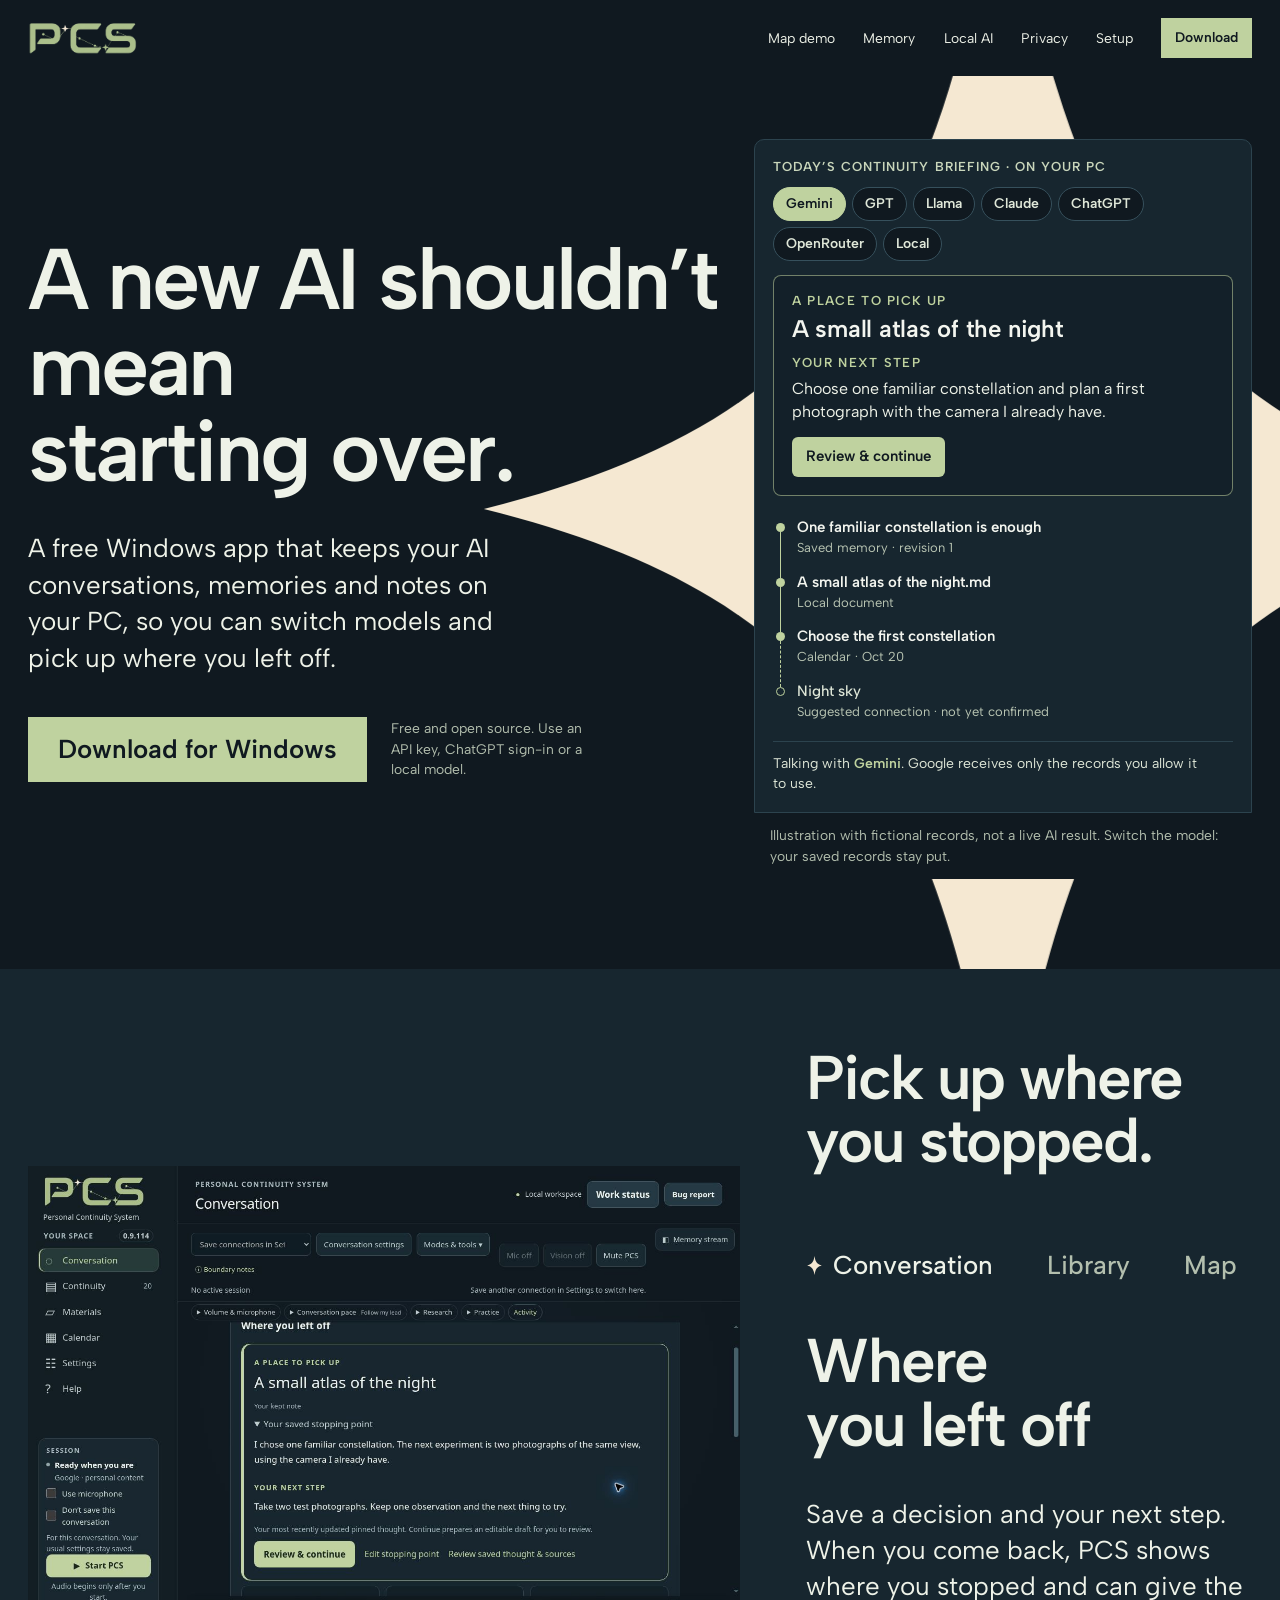
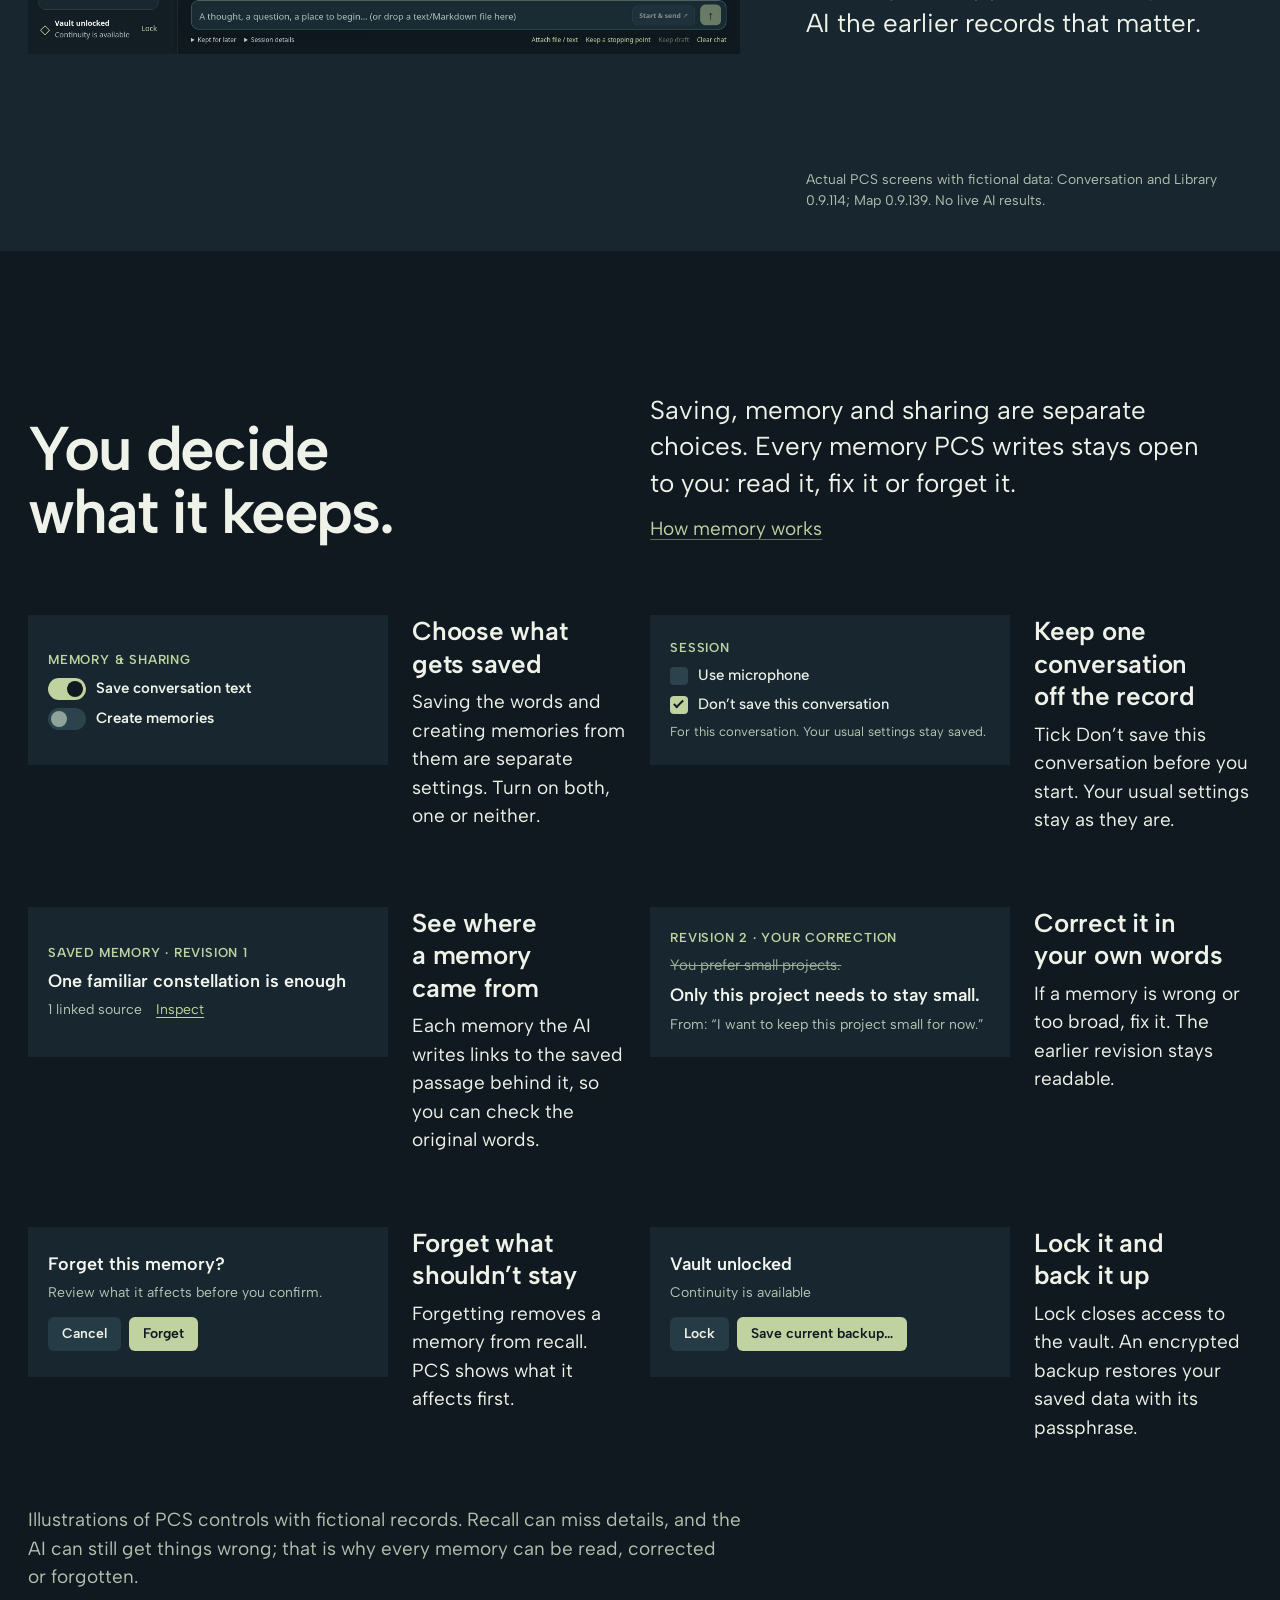
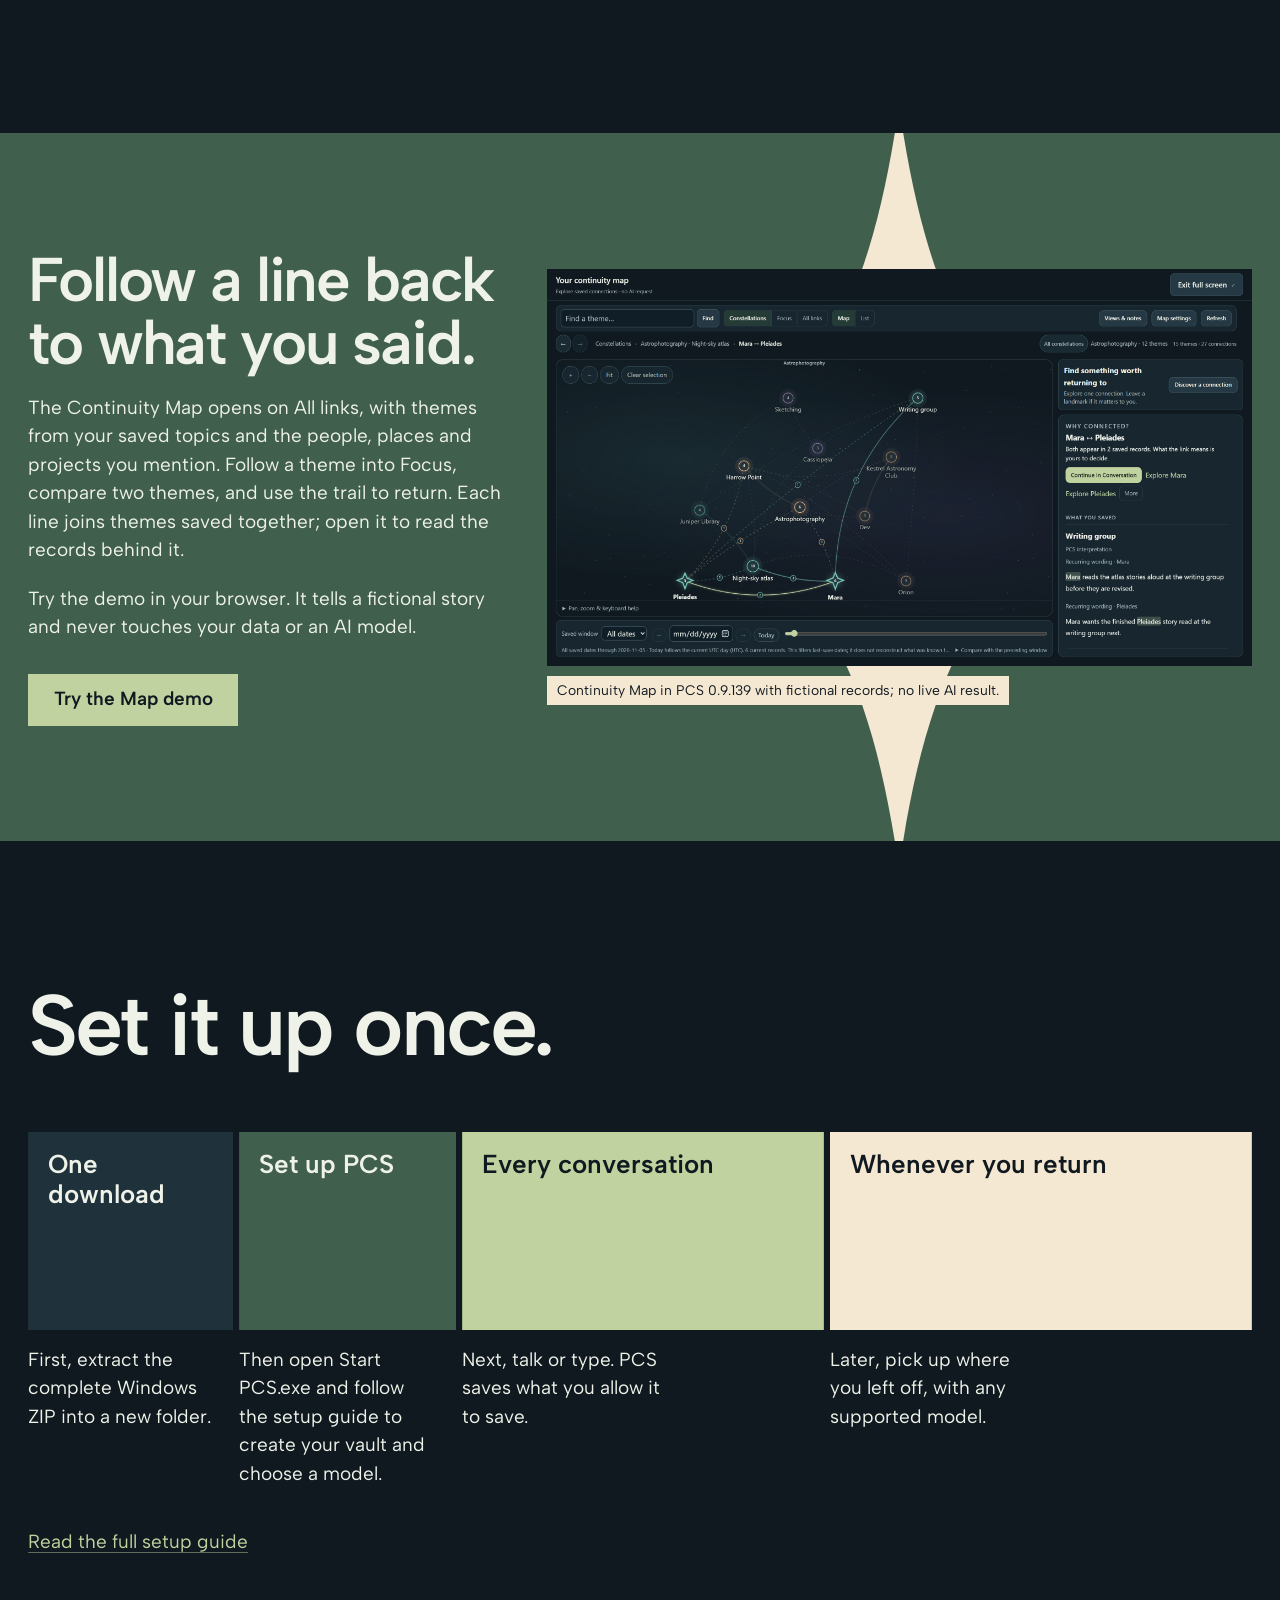
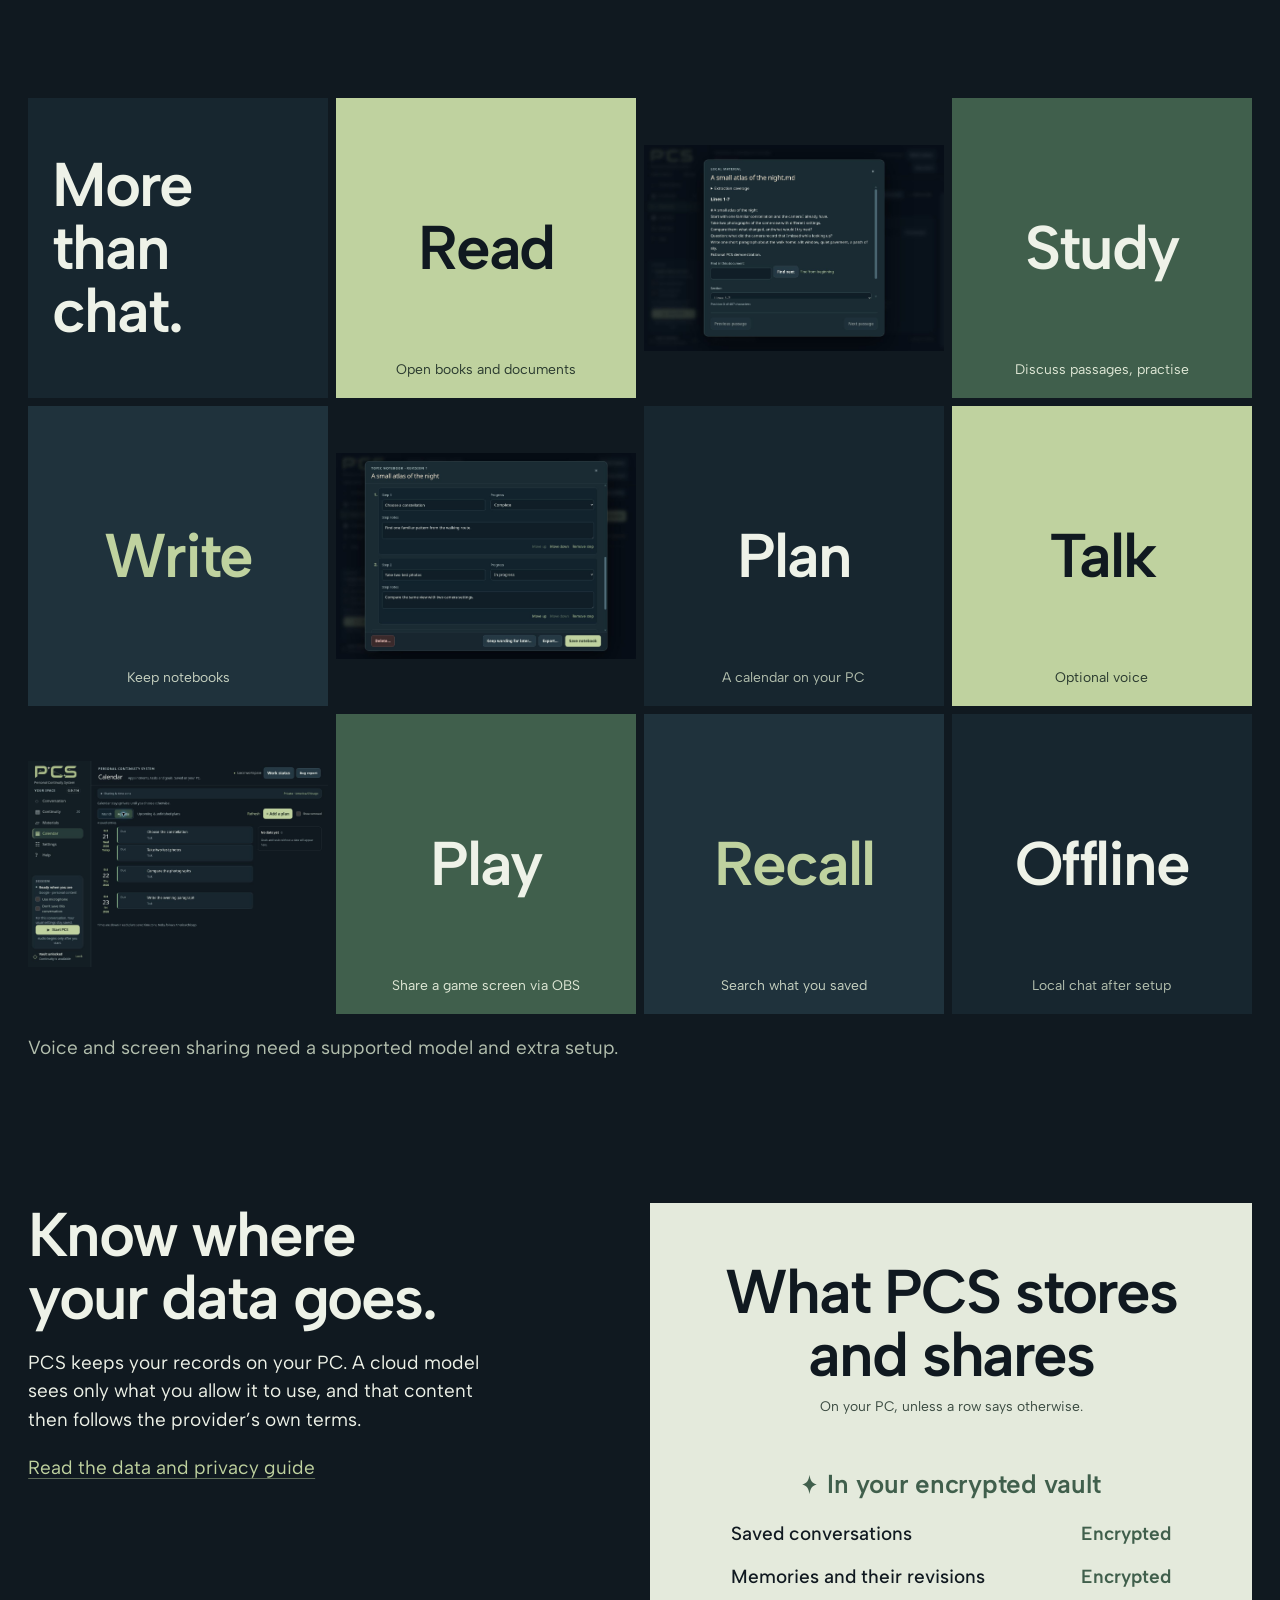
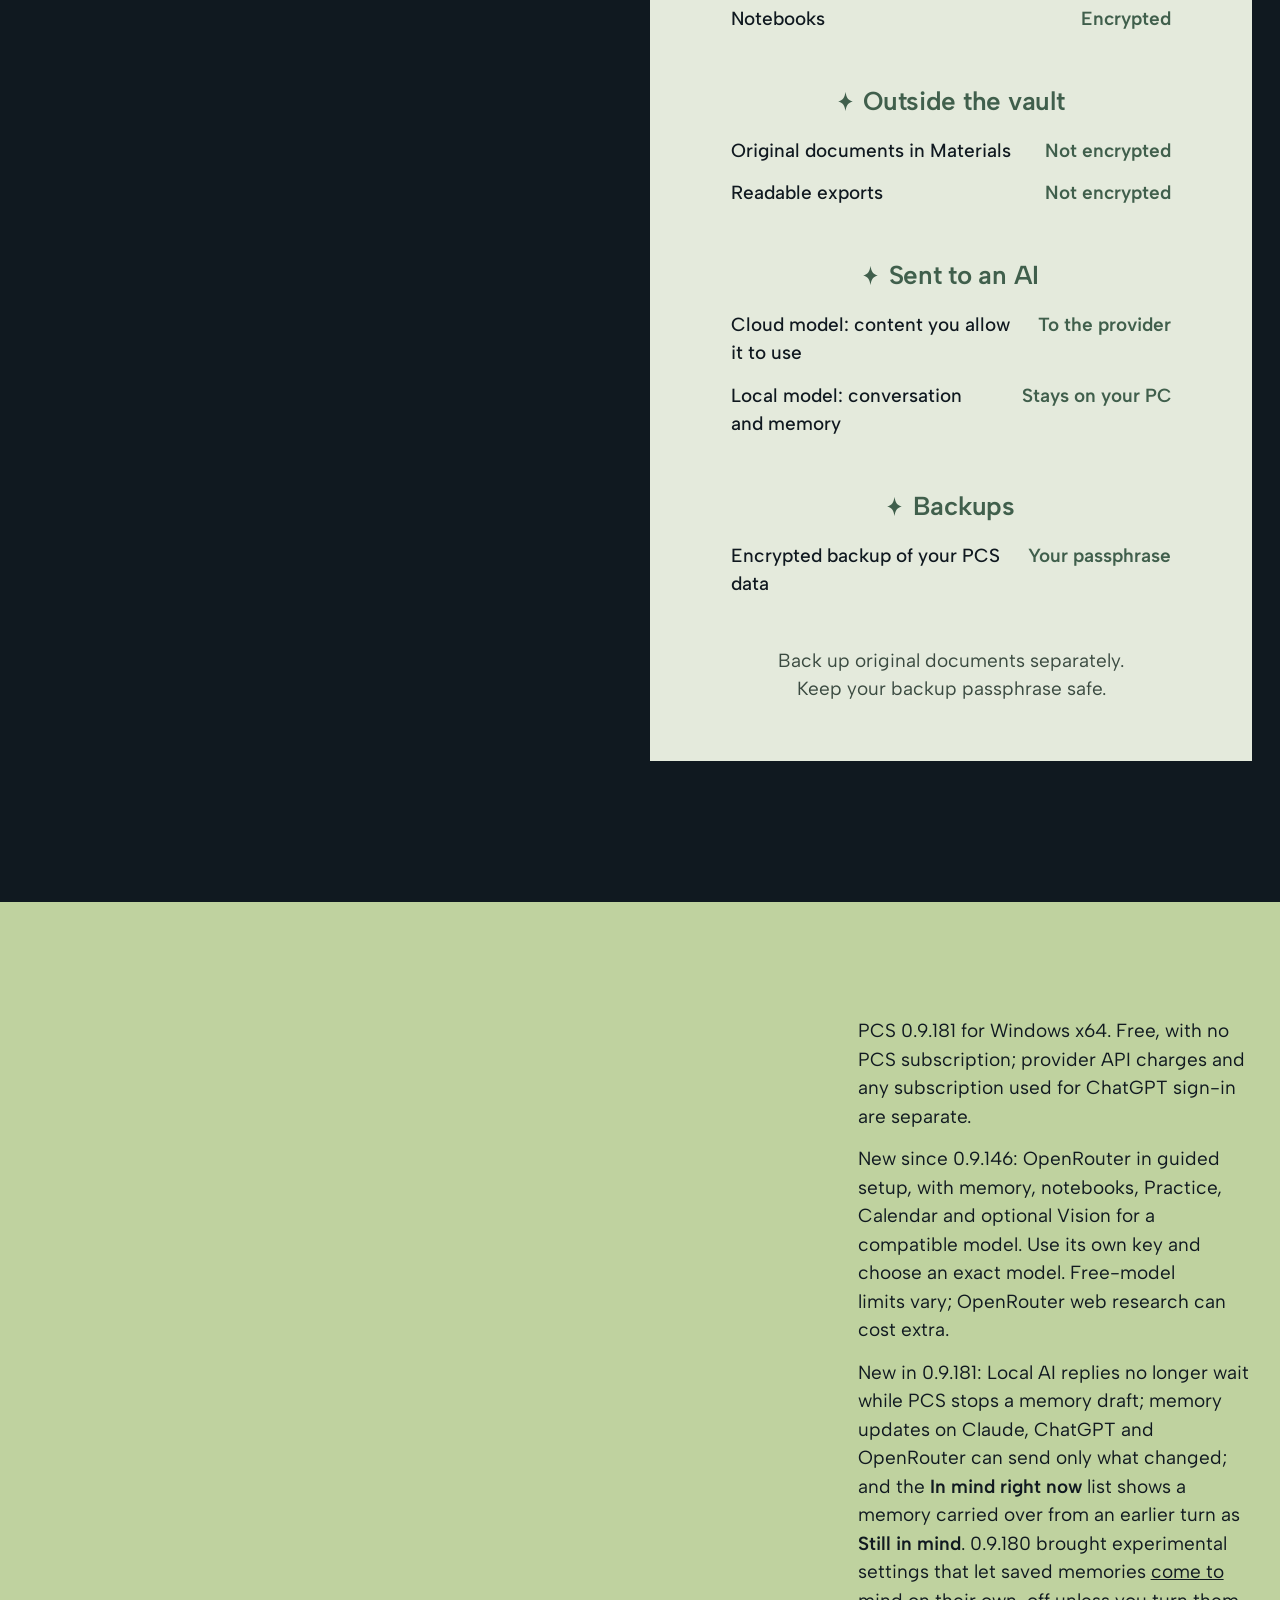
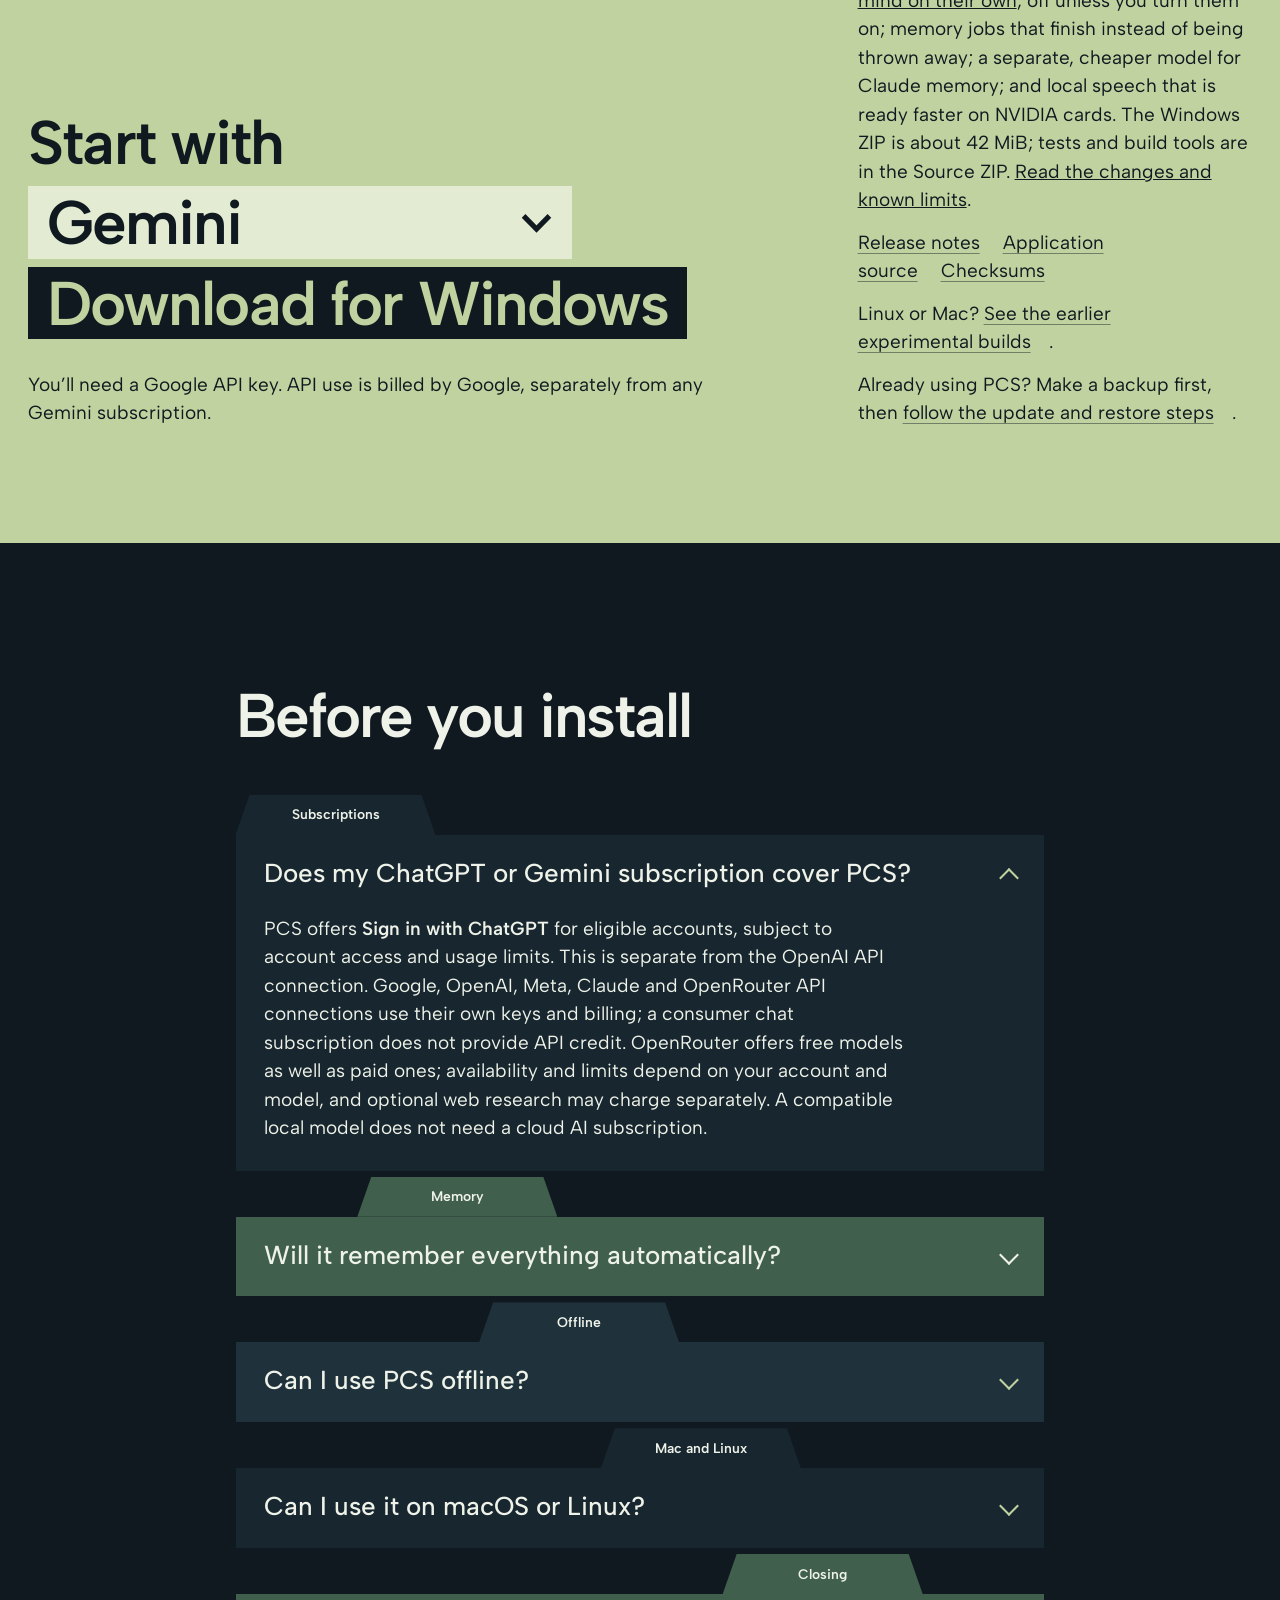
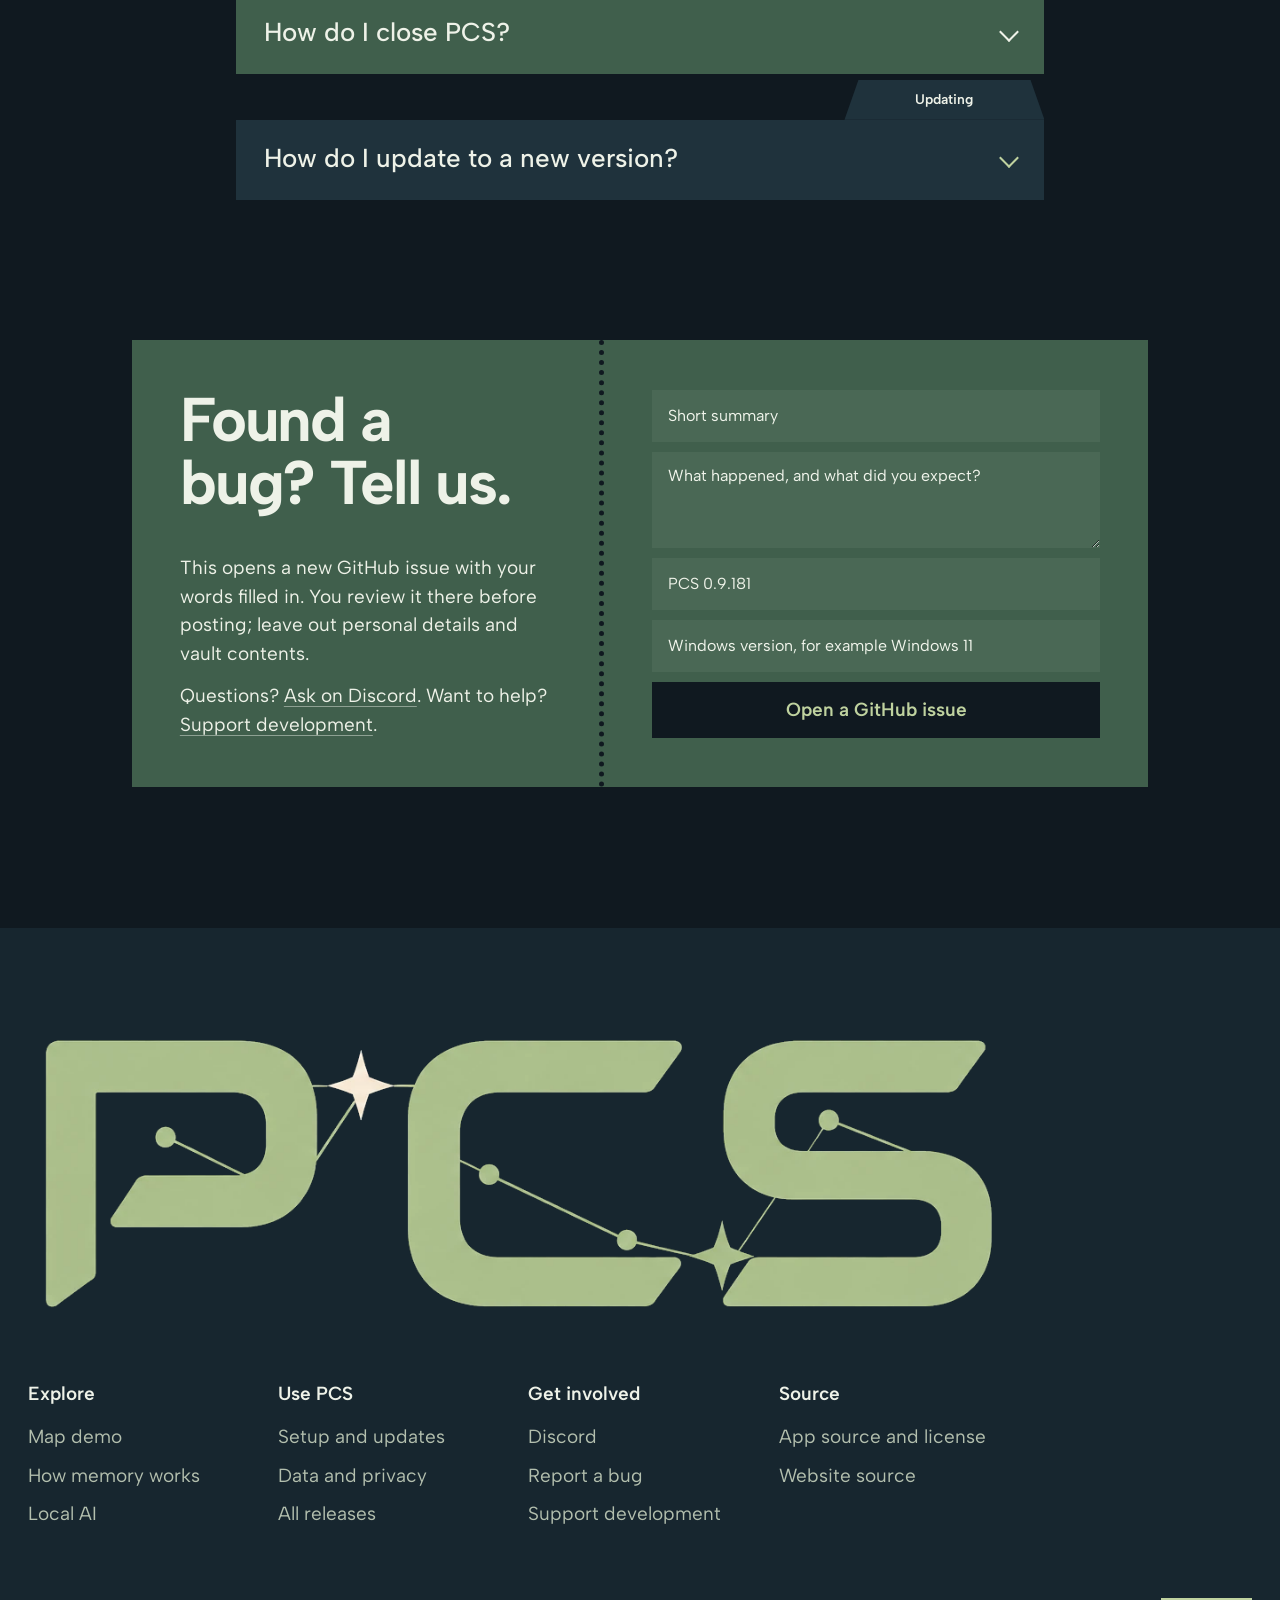
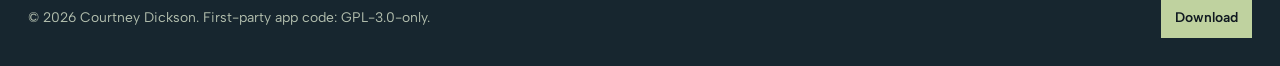
==== commit b26309f4: "Add files via upload" ====
--- a/index.html
+++ b/index.html
@@ -18,7 +18,7 @@
 <meta property="og:image" content="https://pcs-personalcontinuitysystem.github.io/PCS-site/assets/social-preview-plain.png?v=20261021-sage-r2">
 <meta property="og:image:alt" content="PCS — A new AI shouldn’t mean starting over. Free for Windows.">
 <meta name="twitter:card" content="summary_large_image">
-<script type="application/ld+json">{"@context":"https://schema.org","@type":"SoftwareApplication","name":"PCS — Personal Continuity System","description":"A Windows app for AI conversation, editable memories and notes, with supported cloud and local models.","applicationCategory":"ProductivityApplication","operatingSystem":"Windows x64","softwareVersion":"0.9.180","url":"https://pcs-personalcontinuitysystem.github.io/PCS-site/","downloadUrl":"https://github.com/PCS-PersonalContinuitySystem/PCS/releases/download/v0.9.180/PCS-0.9.180-Windows-x64.zip","offers":{"@type":"Offer","price":"0","priceCurrency":"USD","description":"PCS is free. Cloud provider API charges are separate."}}</script>
+<script type="application/ld+json">{"@context":"https://schema.org","@type":"SoftwareApplication","name":"PCS — Personal Continuity System","description":"A Windows app for AI conversation, editable memories and notes, with supported cloud and local models.","applicationCategory":"ProductivityApplication","operatingSystem":"Windows x64","softwareVersion":"0.9.181","url":"https://pcs-personalcontinuitysystem.github.io/PCS-site/","downloadUrl":"https://github.com/PCS-PersonalContinuitySystem/PCS/releases/download/v0.9.181/PCS-0.9.181-Windows-x64.zip","offers":{"@type":"Offer","price":"0","priceCurrency":"USD","description":"PCS is free. Cloud provider API charges are separate."}}</script>
 <link rel="preload" href="assets/fonts/albert-sans-latin-wght.woff2" as="font" type="font/woff2" crossorigin>
 <link rel="stylesheet" href="assets/atlas.css?v=20261118-0180">
 <script>document.documentElement.classList.add('js')</script>
@@ -49,7 +49,7 @@
     <h1 id="hero-title" class="hero__title"><span class="line"><span data-line style="--i:0">A new AI shouldn’t</span></span> <span class="line"><span data-line style="--i:1">mean starting over.</span></span></h1>
     <p class="hero__lead" data-load style="--d:380ms">A free Windows app that keeps your AI conversations, memories and notes on your PC, so you can switch models and pick up where you left off.</p>
     <div class="hero__action" data-load style="--d:440ms">
-      <a class="button button--large" href="https://github.com/PCS-PersonalContinuitySystem/PCS/releases/download/v0.9.180/PCS-0.9.180-Windows-x64.zip">Download for Windows</a>
+      <a class="button button--large" href="https://github.com/PCS-PersonalContinuitySystem/PCS/releases/download/v0.9.181/PCS-0.9.181-Windows-x64.zip">Download for Windows</a>
       <p class="hero__note">Free and open source. Use an API key, ChatGPT sign-in or a local model.</p>
     </div>
   </div>
@@ -118,7 +118,7 @@
       </div>
     </div>
     <div class="showcase__actions" data-reveal style="--d:210ms">
-      <a class="cell cell--ink" href="https://github.com/PCS-PersonalContinuitySystem/PCS/releases/download/v0.9.180/PCS-0.9.180-Windows-x64.zip">Download for Windows</a>
+      <a class="cell cell--ink" href="https://github.com/PCS-PersonalContinuitySystem/PCS/releases/download/v0.9.181/PCS-0.9.181-Windows-x64.zip">Download for Windows</a>
       <a class="cell" href="getting-started.html">Read the setup guide</a>
     </div>
     <p class="showcase__note">Actual PCS screens with fictional data: Conversation and Library 0.9.114; Map 0.9.139. No live AI results.</p>
@@ -284,14 +284,14 @@
       <option value="chatgpt">ChatGPT sign-in</option>
       <option value="openrouter">OpenRouter</option>
       <option value="local">a local model</option>
-    </select></span> <a class="download__go" href="https://github.com/PCS-PersonalContinuitySystem/PCS/releases/download/v0.9.180/PCS-0.9.180-Windows-x64.zip">Download for Windows</a></h2>
+    </select></span> <a class="download__go" href="https://github.com/PCS-PersonalContinuitySystem/PCS/releases/download/v0.9.181/PCS-0.9.181-Windows-x64.zip">Download for Windows</a></h2>
     <p class="download__need" id="model-need" aria-live="polite">You’ll need a Google API key. API use is billed by Google, separately from any Gemini subscription.</p>
   </div>
   <div class="download__details">
-    <p>PCS 0.9.180 for Windows x64. Free, with no PCS subscription; provider API charges and any subscription used for ChatGPT sign-in are separate.</p>
+    <p>PCS 0.9.181 for Windows x64. Free, with no PCS subscription; provider API charges and any subscription used for ChatGPT sign-in are separate.</p>
     <p>New since 0.9.146: OpenRouter in guided setup, with memory, notebooks, Practice, Calendar and optional Vision for a compatible model. Use its own key and choose an exact model. Free-model limits vary; OpenRouter web research can cost extra.</p>
-    <p>New in 0.9.180: experimental settings that let saved memories <a href="memory-control.html#arriving-memory">come to mind on their own</a>, off unless you turn them on; memory jobs that finish instead of being thrown away; replies that are no longer lost while PCS saves a memory; a separate, cheaper model for Claude memory; local speech that is ready faster on NVIDIA cards and waits 1.5 seconds of silence before ending your turn; Vision that survives a failed OBS capture; web search on Claude and ChatGPT working again; and a more useful bug report. The Windows ZIP is about 42 MiB; tests and build tools are in the Source ZIP. <a href="https://github.com/PCS-PersonalContinuitySystem/PCS/releases/tag/v0.9.180">Read the changes and known limits</a>.</p>
-    <p><a class="text-link" href="https://github.com/PCS-PersonalContinuitySystem/PCS/releases/tag/v0.9.180">Release notes</a> <a class="text-link" href="https://github.com/PCS-PersonalContinuitySystem/PCS/releases/download/v0.9.180/PCS-0.9.180-Source.zip">Application source</a> <a class="text-link" href="https://github.com/PCS-PersonalContinuitySystem/PCS/releases/download/v0.9.180/PCS-0.9.180-SHA256SUMS.txt">Checksums</a></p>
+    <p>New in 0.9.181: Local AI replies no longer wait while PCS stops a memory draft; memory updates on Claude, ChatGPT and OpenRouter can send only what changed; and the <strong>In mind right now</strong> list shows a memory carried over from an earlier turn as <strong>Still in mind</strong>. 0.9.180 brought experimental settings that let saved memories <a href="memory-control.html#arriving-memory">come to mind on their own</a>, off unless you turn them on; memory jobs that finish instead of being thrown away; a separate, cheaper model for Claude memory; and local speech that is ready faster on NVIDIA cards. The Windows ZIP is about 42 MiB; tests and build tools are in the Source ZIP. <a href="https://github.com/PCS-PersonalContinuitySystem/PCS/releases/tag/v0.9.181">Read the changes and known limits</a>.</p>
+    <p><a class="text-link" href="https://github.com/PCS-PersonalContinuitySystem/PCS/releases/tag/v0.9.181">Release notes</a> <a class="text-link" href="https://github.com/PCS-PersonalContinuitySystem/PCS/releases/download/v0.9.181/PCS-0.9.181-Source.zip">Application source</a> <a class="text-link" href="https://github.com/PCS-PersonalContinuitySystem/PCS/releases/download/v0.9.181/PCS-0.9.181-SHA256SUMS.txt">Checksums</a></p>
     <p>Linux or Mac? <a class="text-link" href="local-ai.html#previews">See the earlier experimental builds</a>.</p>
     <p>Already using PCS? Make a backup first, then <a class="text-link" href="getting-started.html#upgrade">follow the update and restore steps</a>.</p>
   </div>
@@ -342,7 +342,7 @@
       <label class="visually-hidden" for="bug-body">What happened, and what did you expect?</label>
       <textarea id="bug-body" name="body" rows="3" placeholder="What happened, and what did you expect?" required></textarea>
       <label class="visually-hidden" for="bug-version">PCS version</label>
-      <input id="bug-version" type="text" value="PCS 0.9.180" autocomplete="off">
+      <input id="bug-version" type="text" value="PCS 0.9.181" autocomplete="off">
       <label class="visually-hidden" for="bug-windows">Windows version</label>
       <input id="bug-windows" type="text" placeholder="Windows version, for example Windows 11" autocomplete="off">
       <button class="coupon__submit" type="submit">Open a GitHub issue</button>
@@ -358,7 +358,7 @@
     <div><h2>Explore</h2><a href="continuity-map.html">Map demo</a><a href="memory-control.html">How memory works</a><a href="local-ai.html">Local AI</a></div>
     <div><h2>Use PCS</h2><a href="getting-started.html">Setup and updates</a><a href="data-and-privacy.html">Data and privacy</a><a href="https://github.com/PCS-PersonalContinuitySystem/PCS/releases">All releases</a></div>
     <div><h2>Get involved</h2><a href="https://discord.com/invite/2ssCQhNgAN">Discord</a><a href="https://github.com/PCS-PersonalContinuitySystem/PCS/issues">Report a bug</a><a href="https://ko-fi.com/pcssupport">Support development</a></div>
-    <div><h2>Source</h2><a href="https://github.com/PCS-PersonalContinuitySystem/PCS/releases/download/v0.9.180/PCS-0.9.180-Source.zip">App source and license</a><a href="https://github.com/PCS-PersonalContinuitySystem/PCS-site">Website source</a></div>
+    <div><h2>Source</h2><a href="https://github.com/PCS-PersonalContinuitySystem/PCS/releases/download/v0.9.181/PCS-0.9.181-Source.zip">App source and license</a><a href="https://github.com/PCS-PersonalContinuitySystem/PCS-site">Website source</a></div>
   </div>
   <div class="footer__last">
     <p>© 2026 Courtney Dickson. First-party app code: GPL-3.0-only.</p>
